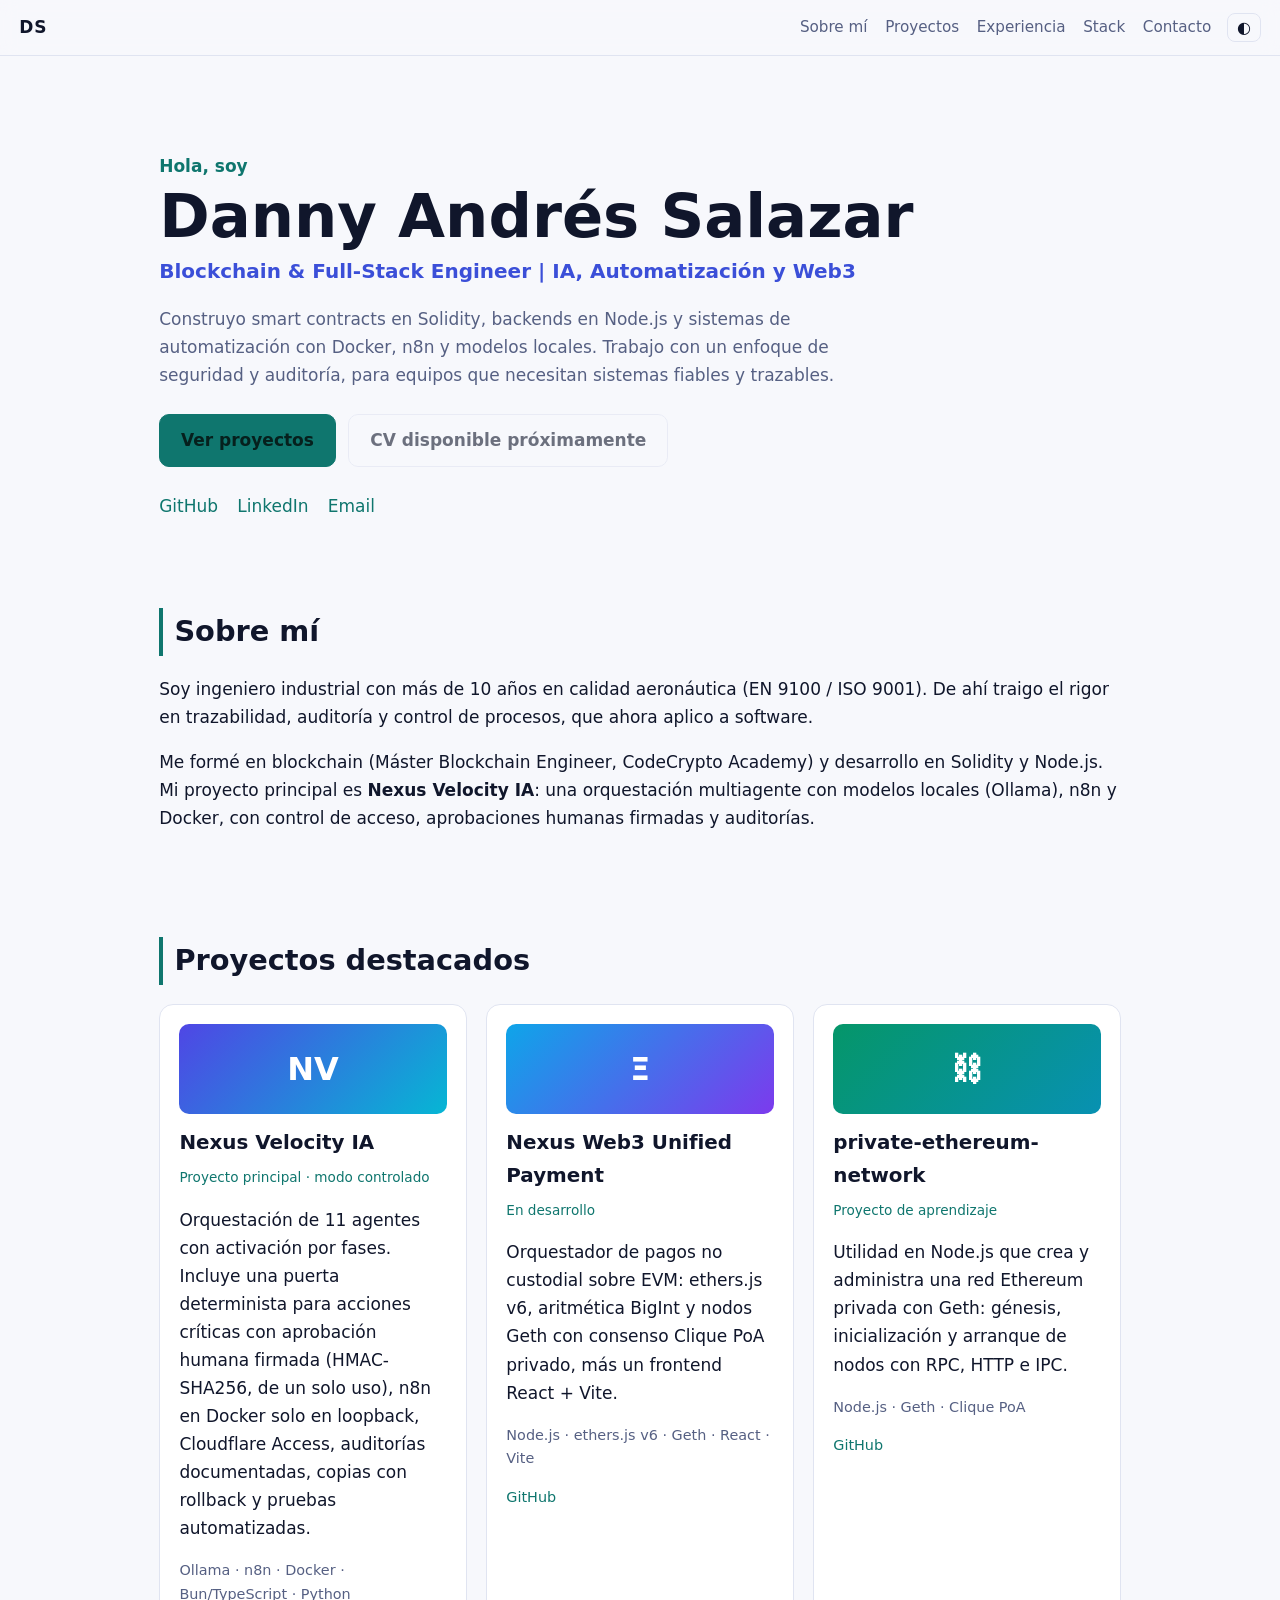
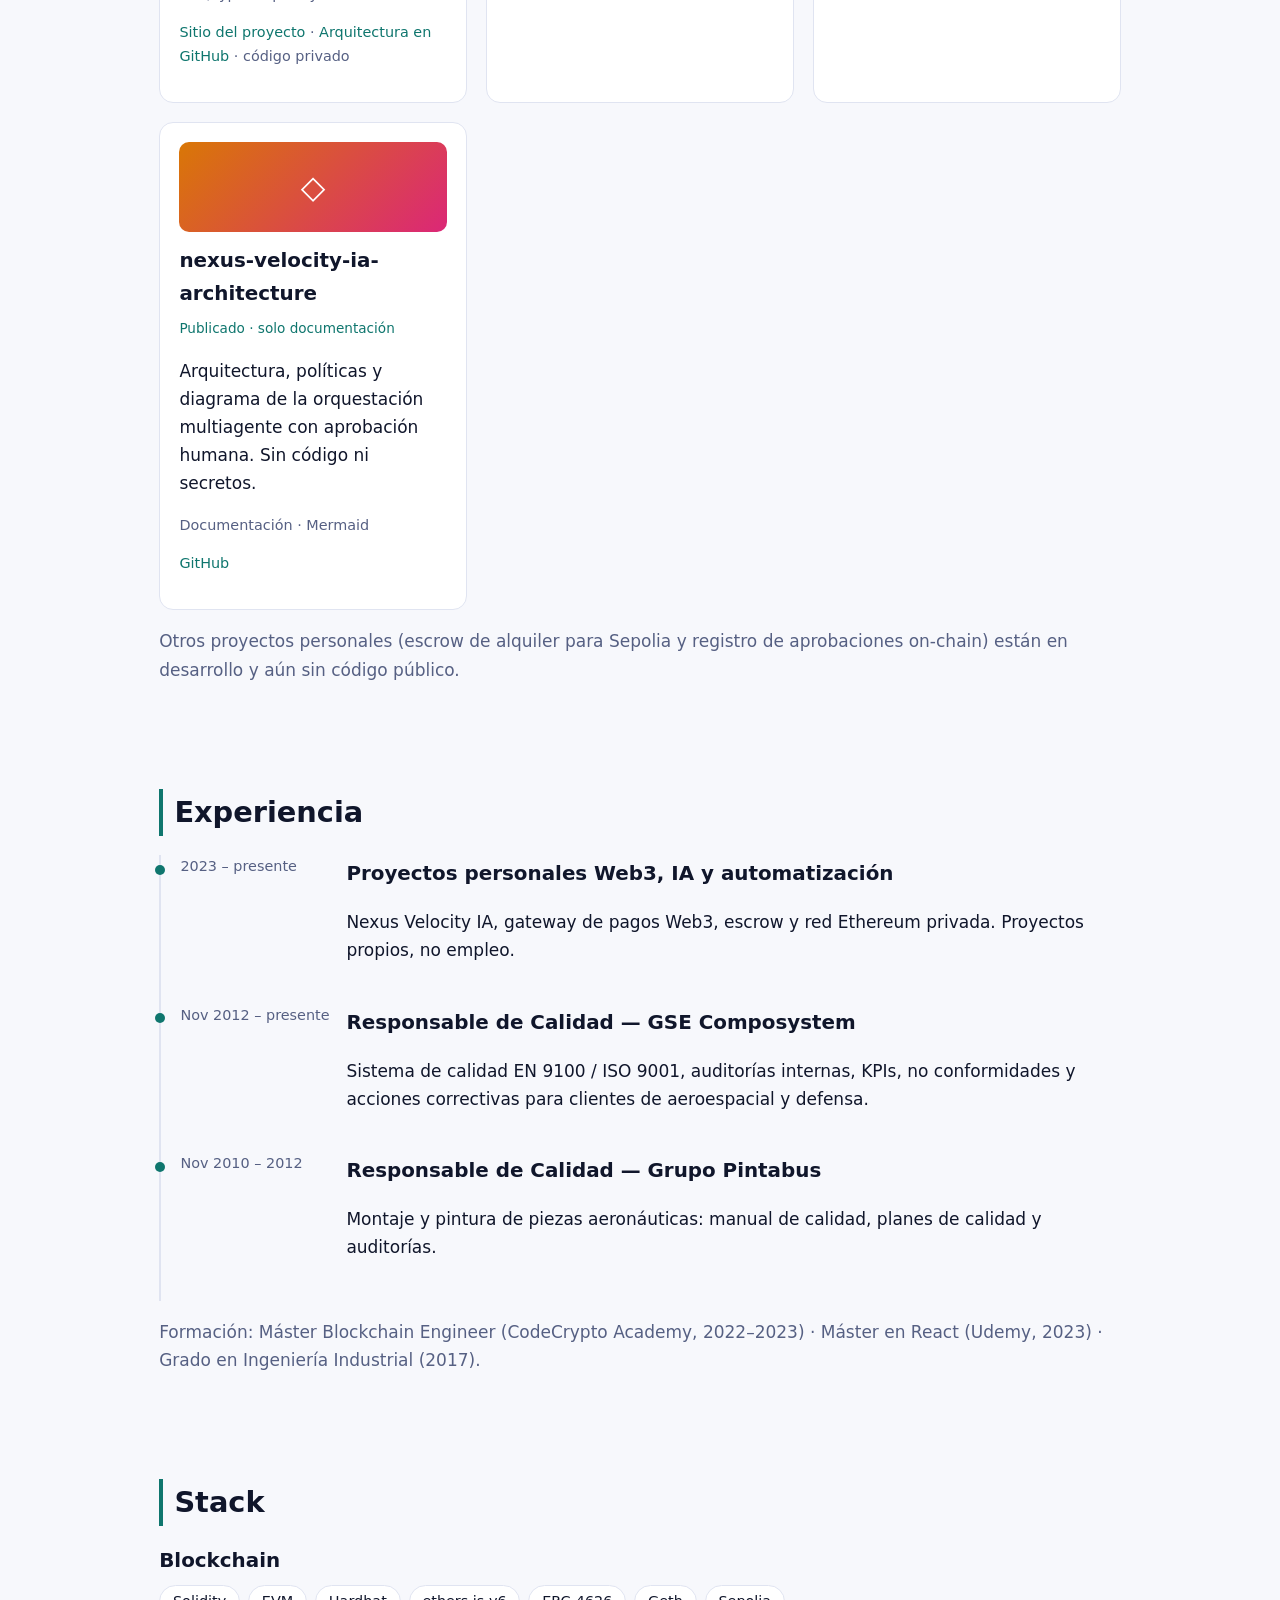
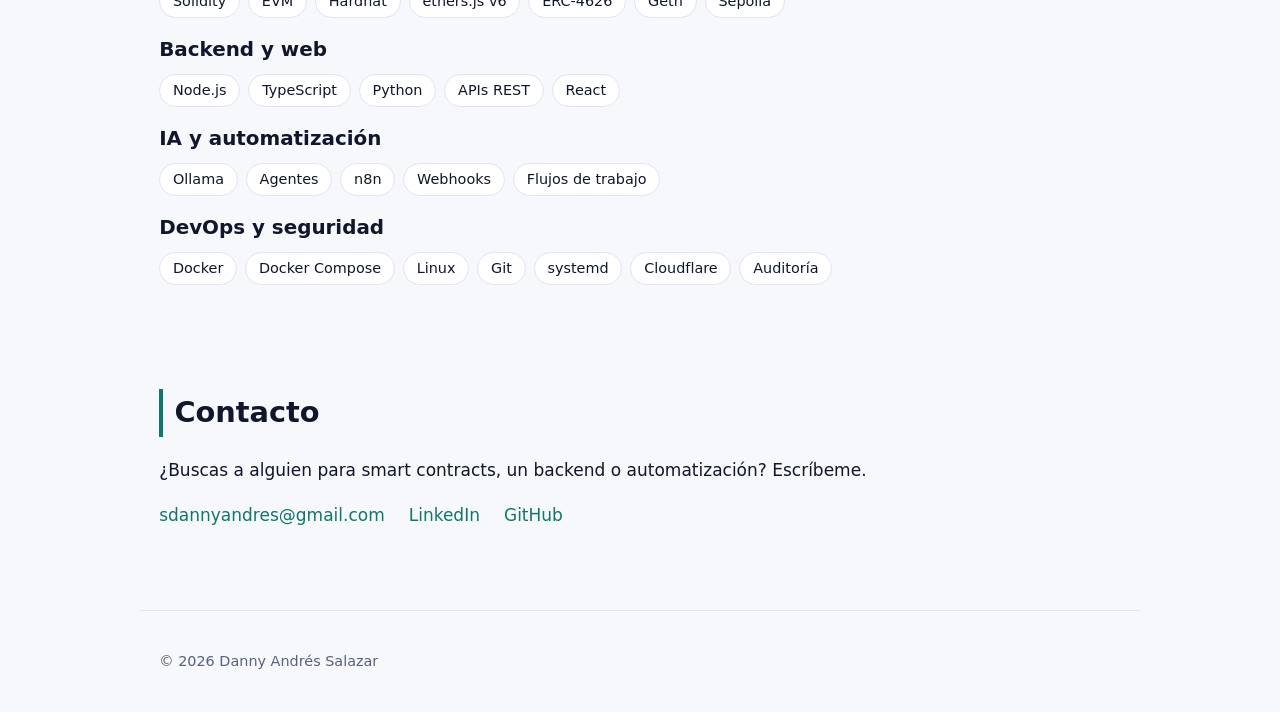
==== portfolio/index.html @ 853aeb53 "Sitio público de Nexus Velocity IA (historial reescrito) Co-Authored-By: Claude Sonnet 5.5 <noreply@" ====
<!DOCTYPE html>
<html lang="es">
<head>
  <meta charset="UTF-8">
  <meta name="viewport" content="width=device-width, initial-scale=1">
  <title>Danny Andrés Salazar — Blockchain & Full-Stack Engineer | IA, Automatización y Web3</title>
  <meta name="description" content="Ingeniero blockchain y full-stack. Smart contracts en Solidity, automatización con n8n y Docker, orquestación multiagente con modelos locales.">
  <meta property="og:title" content="Danny Andrés Salazar — Blockchain & Full-Stack Engineer">
  <meta property="og:description" content="IA, Automatización y Web3. Solidity, EVM, Node.js, Docker, n8n.">
  <meta property="og:type" content="website">
  <link rel="stylesheet" href="styles.css">
  <script>try{var t=localStorage.getItem("theme");if(t)document.documentElement.dataset.theme=t}catch(e){}</script>
</head>
<body>
<header class="nav">
  <a class="brand" href="#inicio">DS</a>
  <nav aria-label="Principal">
    <a href="#sobre-mi">Sobre mí</a><a href="#proyectos">Proyectos</a><a href="#experiencia">Experiencia</a><a href="#stack">Stack</a><a href="#contacto">Contacto</a>
  </nav>
  <button id="theme" aria-label="Cambiar entre modo claro y oscuro">◐</button>
</header>

<main>
<section id="inicio" class="hero">
  <p class="eyebrow">Hola, soy</p>
  <h1>Danny Andrés Salazar</h1>
  <p class="role">Blockchain &amp; Full-Stack Engineer | IA, Automatización y Web3</p>
  <p class="lead">Construyo smart contracts en Solidity, backends en Node.js y sistemas de automatización con Docker, n8n y modelos locales. Trabajo con un enfoque de seguridad y auditoría, para equipos que necesitan sistemas fiables y trazables.</p>
  <div class="cta">
    <a class="btn primary" href="#proyectos">Ver proyectos</a>
    <span class="btn" aria-disabled="true" style="opacity:.6;cursor:default">CV disponible próximamente</span>
  </div>
  <ul class="quick">
    <li><a href="https://github.com/sdannyandres" rel="noopener">GitHub</a></li>
    <li><a href="https://www.linkedin.com/in/danny-andr%C3%A9s-salazar-blockchain-developer-web3-defi" rel="noopener">LinkedIn</a></li>
    <li><a href="mailto:sdannyandres@gmail.com">Email</a></li>
  </ul>
</section>

<section id="sobre-mi" class="reveal">
  <h2>Sobre mí</h2>
  <p>Soy ingeniero industrial con más de 10 años en calidad aeronáutica (EN 9100 / ISO 9001). De ahí traigo el rigor en trazabilidad, auditoría y control de procesos, que ahora aplico a software.</p>
  <p>Me formé en blockchain (Máster Blockchain Engineer, CodeCrypto Academy) y desarrollo en Solidity y Node.js. Mi proyecto principal es <strong>Nexus Velocity IA</strong>: una orquestación multiagente con modelos locales (Ollama), n8n y Docker, con control de acceso, aprobaciones humanas firmadas y auditorías.</p>
</section>

<section id="proyectos" class="reveal">
  <h2>Proyectos destacados</h2>
  <div class="grid">
    <article class="card">
      <div class="thumb t1" aria-hidden="true">NV</div>
      <h3>Nexus Velocity IA</h3>
      <p class="status">Proyecto principal · modo controlado</p>
      <p>Orquestación de 11 agentes con activación por fases. Incluye una puerta determinista para acciones críticas con aprobación humana firmada (HMAC-SHA256, de un solo uso), n8n en Docker solo en loopback, Cloudflare Access, auditorías documentadas, copias con rollback y pruebas automatizadas.</p>
      <p class="stack">Ollama · n8n · Docker · Bun/TypeScript · Python</p>
      <p class="links"><a href="../index.html">Sitio del proyecto</a> · <a href="https://github.com/sdannyandres/nexus-velocity-ia-architecture" rel="noopener">Arquitectura en GitHub</a> · código privado</p>
    </article>
    <article class="card">
      <div class="thumb t2" aria-hidden="true">Ξ</div>
      <h3>Nexus Web3 Unified Payment</h3>
      <p class="status">En desarrollo</p>
      <p>Orquestador de pagos no custodial sobre EVM: ethers.js v6, aritmética BigInt y nodos Geth con consenso Clique PoA privado, más un frontend React + Vite.</p>
      <p class="stack">Node.js · ethers.js v6 · Geth · React · Vite</p>
      <p class="links"><a href="https://github.com/sdannyandres/Nexus-Web3-Unified-Payment" rel="noopener">GitHub</a></p>
    </article>
    <article class="card">
      <div class="thumb t3" aria-hidden="true">⛓</div>
      <h3>private-ethereum-network</h3>
      <p class="status">Proyecto de aprendizaje</p>
      <p>Utilidad en Node.js que crea y administra una red Ethereum privada con Geth: génesis, inicialización y arranque de nodos con RPC, HTTP e IPC.</p>
      <p class="stack">Node.js · Geth · Clique PoA</p>
      <p class="links"><a href="https://github.com/sdannyandres/private-ethereum-network" rel="noopener">GitHub</a></p>
    </article>
    <article class="card">
      <div class="thumb t4" aria-hidden="true">◇</div>
      <h3>nexus-velocity-ia-architecture</h3>
      <p class="status">Publicado · solo documentación</p>
      <p>Arquitectura, políticas y diagrama de la orquestación multiagente con aprobación humana. Sin código ni secretos.</p>
      <p class="stack">Documentación · Mermaid</p>
      <p class="links"><a href="https://github.com/sdannyandres/nexus-velocity-ia-architecture" rel="noopener">GitHub</a></p>
    </article>
    </div>
  <p class="note">Otros proyectos personales (escrow de alquiler para Sepolia y registro de aprobaciones on-chain) están en desarrollo y aún sin código público.</p>
</section>

<section id="experiencia" class="reveal">
  <h2>Experiencia</h2>
  <ol class="timeline">
    <li><span class="when">2023 – presente</span><div><h3>Proyectos personales Web3, IA y automatización</h3><p>Nexus Velocity IA, gateway de pagos Web3, escrow y red Ethereum privada. Proyectos propios, no empleo.</p></div></li>
    <li><span class="when">Nov 2012 – presente</span><div><h3>Responsable de Calidad — GSE Composystem</h3><p>Sistema de calidad EN 9100 / ISO 9001, auditorías internas, KPIs, no conformidades y acciones correctivas para clientes de aeroespacial y defensa.</p></div></li>
    <li><span class="when">Nov 2010 – 2012</span><div><h3>Responsable de Calidad — Grupo Pintabus</h3><p>Montaje y pintura de piezas aeronáuticas: manual de calidad, planes de calidad y auditorías.</p></div></li>
  </ol>
  <p class="note">Formación: Máster Blockchain Engineer (CodeCrypto Academy, 2022–2023) · Máster en React (Udemy, 2023) · Grado en Ingeniería Industrial (2017).</p>
</section>

<section id="stack" class="reveal">
  <h2>Stack</h2>
  <div class="chips-group"><h3>Blockchain</h3><ul class="chips"><li>Solidity</li><li>EVM</li><li>Hardhat</li><li>ethers.js v6</li><li>ERC-4626</li><li>Geth</li><li>Sepolia</li></ul></div>
  <div class="chips-group"><h3>Backend y web</h3><ul class="chips"><li>Node.js</li><li>TypeScript</li><li>Python</li><li>APIs REST</li><li>React</li></ul></div>
  <div class="chips-group"><h3>IA y automatización</h3><ul class="chips"><li>Ollama</li><li>Agentes</li><li>n8n</li><li>Webhooks</li><li>Flujos de trabajo</li></ul></div>
  <div class="chips-group"><h3>DevOps y seguridad</h3><ul class="chips"><li>Docker</li><li>Docker Compose</li><li>Linux</li><li>Git</li><li>systemd</li><li>Cloudflare</li><li>Auditoría</li></ul></div>
</section>

<section id="contacto" class="reveal">
  <h2>Contacto</h2>
  <p>¿Buscas a alguien para smart contracts, un backend o automatización? Escríbeme.</p>
  <ul class="contact">
    <li><a href="mailto:sdannyandres@gmail.com">sdannyandres@gmail.com</a></li>
    <li><a href="https://www.linkedin.com/in/danny-andr%C3%A9s-salazar-blockchain-developer-web3-defi" rel="noopener">LinkedIn</a></li>
    <li><a href="https://github.com/sdannyandres" rel="noopener">GitHub</a></li>
  </ul>
</section>
</main>
<footer><p>© <span id="y"></span> Danny Andrés Salazar</p></footer>
<script src="main.js"></script>
</body>
</html>
---- portfolio/styles.css ----
:root{--bg:#0b1020;--fg:#e8ecf6;--muted:#9aa6c3;--card:#121a30;--line:#222c4a;--accent:#5eead4;--accent2:#7c9cff}
[data-theme="light"]{--bg:#f7f8fc;--fg:#10162b;--muted:#566083;--card:#fff;--line:#e0e4f1;--accent:#0f766e;--accent2:#3b4fd8}
@media(prefers-color-scheme:light){:root:not([data-theme="dark"]){--bg:#f7f8fc;--fg:#10162b;--muted:#566083;--card:#fff;--line:#e0e4f1;--accent:#0f766e;--accent2:#3b4fd8}}
*{box-sizing:border-box}html{scroll-behavior:smooth}
body{margin:0;background:var(--bg);color:var(--fg);font:17px/1.65 system-ui,-apple-system,"Segoe UI",Roboto,sans-serif}
a{color:var(--accent);text-decoration:none}a:hover{text-decoration:underline}
.nav{position:sticky;top:0;z-index:10;display:flex;align-items:center;gap:1rem;padding:.8rem 1.2rem;background:color-mix(in srgb,var(--bg) 88%,transparent);backdrop-filter:blur(8px);border-bottom:1px solid var(--line)}
.brand{font-weight:800;letter-spacing:.05em;color:var(--fg)}
.nav nav{display:flex;gap:1.1rem;margin-left:auto;flex-wrap:wrap}
.nav nav a{color:var(--muted);font-size:.95rem}.nav nav a:hover{color:var(--fg);text-decoration:none}
#theme{background:none;border:1px solid var(--line);color:var(--fg);border-radius:8px;padding:.25rem .55rem;cursor:pointer;font-size:1rem}
main{max-width:1000px;margin:0 auto;padding:0 1.2rem}
section{padding:4.5rem 0 1rem}
h1{font-size:clamp(2.2rem,6vw,3.8rem);line-height:1.1;margin:.2rem 0}
h2{font-size:1.8rem;margin:0 0 1.2rem;border-left:4px solid var(--accent);padding-left:.7rem}
h3{margin:.2rem 0 .4rem}
.hero{padding-top:6rem}.eyebrow{color:var(--accent);margin:0;font-weight:600}
.role{font-size:1.25rem;color:var(--accent2);font-weight:600;margin:.3rem 0 1rem}
.lead{max-width:680px;color:var(--muted)}
.cta{display:flex;gap:.8rem;flex-wrap:wrap;margin:1.6rem 0}
.btn{display:inline-block;padding:.7rem 1.3rem;border:1px solid var(--line);border-radius:10px;color:var(--fg);font-weight:600;transition:transform .15s,border-color .15s}
.btn:hover{transform:translateY(-2px);border-color:var(--accent);text-decoration:none}
.btn.primary{background:var(--accent);color:#06201d;border-color:var(--accent)}
.quick{list-style:none;display:flex;gap:1.2rem;padding:0;margin:0}
.grid{display:grid;grid-template-columns:repeat(auto-fit,minmax(290px,1fr));gap:1.2rem}
.card{background:var(--card);border:1px solid var(--line);border-radius:14px;padding:1.2rem;transition:transform .2s,border-color .2s}
.card:hover{transform:translateY(-4px);border-color:var(--accent2)}
.thumb{height:90px;border-radius:10px;display:grid;place-items:center;font-size:2rem;font-weight:800;color:#fff;margin-bottom:.8rem}
.t1{background:linear-gradient(135deg,#4f46e5,#06b6d4)}.t2{background:linear-gradient(135deg,#0ea5e9,#7c3aed)}.t3{background:linear-gradient(135deg,#059669,#0891b2)}.t4{background:linear-gradient(135deg,#d97706,#db2777)}.t5{background:linear-gradient(135deg,#475569,#2563eb)}
.status{color:var(--accent);font-size:.85rem;margin:0 0 .5rem}.stack{color:var(--muted);font-size:.9rem}.links{font-size:.9rem;color:var(--muted)}
.timeline{list-style:none;padding:0;margin:0;border-left:2px solid var(--line)}
.timeline li{display:grid;grid-template-columns:150px 1fr;gap:1rem;padding:0 0 1.4rem 1.2rem;position:relative}
.timeline li::before{content:"";position:absolute;left:-6px;top:.6rem;width:10px;height:10px;border-radius:50%;background:var(--accent)}
.when{color:var(--muted);font-size:.9rem}.note{color:var(--muted)}
.chips{list-style:none;display:flex;flex-wrap:wrap;gap:.5rem;padding:0;margin:.3rem 0 1rem}
.chips li{border:1px solid var(--line);background:var(--card);border-radius:999px;padding:.25rem .8rem;font-size:.9rem}
.contact{list-style:none;padding:0;display:flex;gap:1.5rem;flex-wrap:wrap}
footer{max-width:1000px;margin:3rem auto 0;padding:1.5rem 1.2rem;border-top:1px solid var(--line);color:var(--muted);font-size:.9rem}
.reveal{opacity:0;transform:translateY(14px);transition:opacity .6s,transform .6s}.reveal.in{opacity:1;transform:none}
@media(max-width:640px){.timeline li{grid-template-columns:1fr}.nav nav{display:none}}
@media(prefers-reduced-motion:reduce){*{transition:none!important;scroll-behavior:auto!important}.reveal{opacity:1;transform:none}}
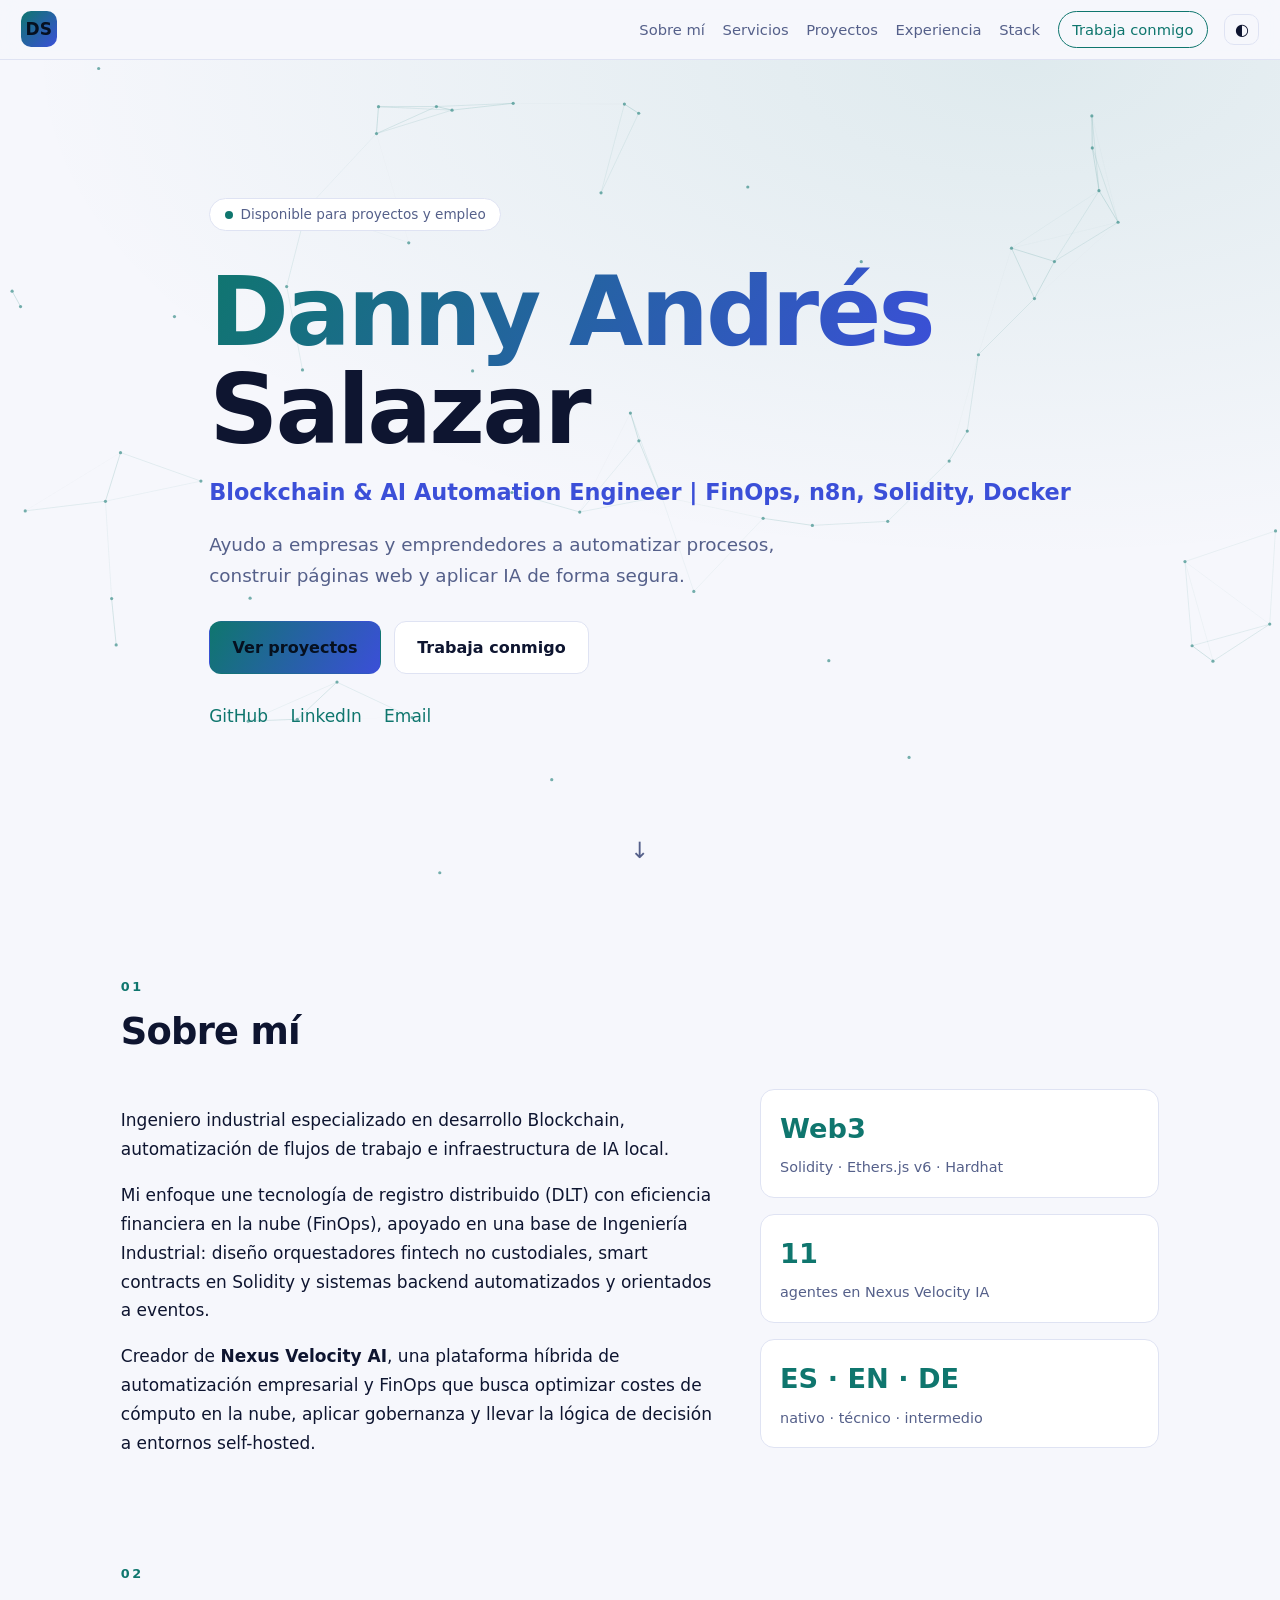
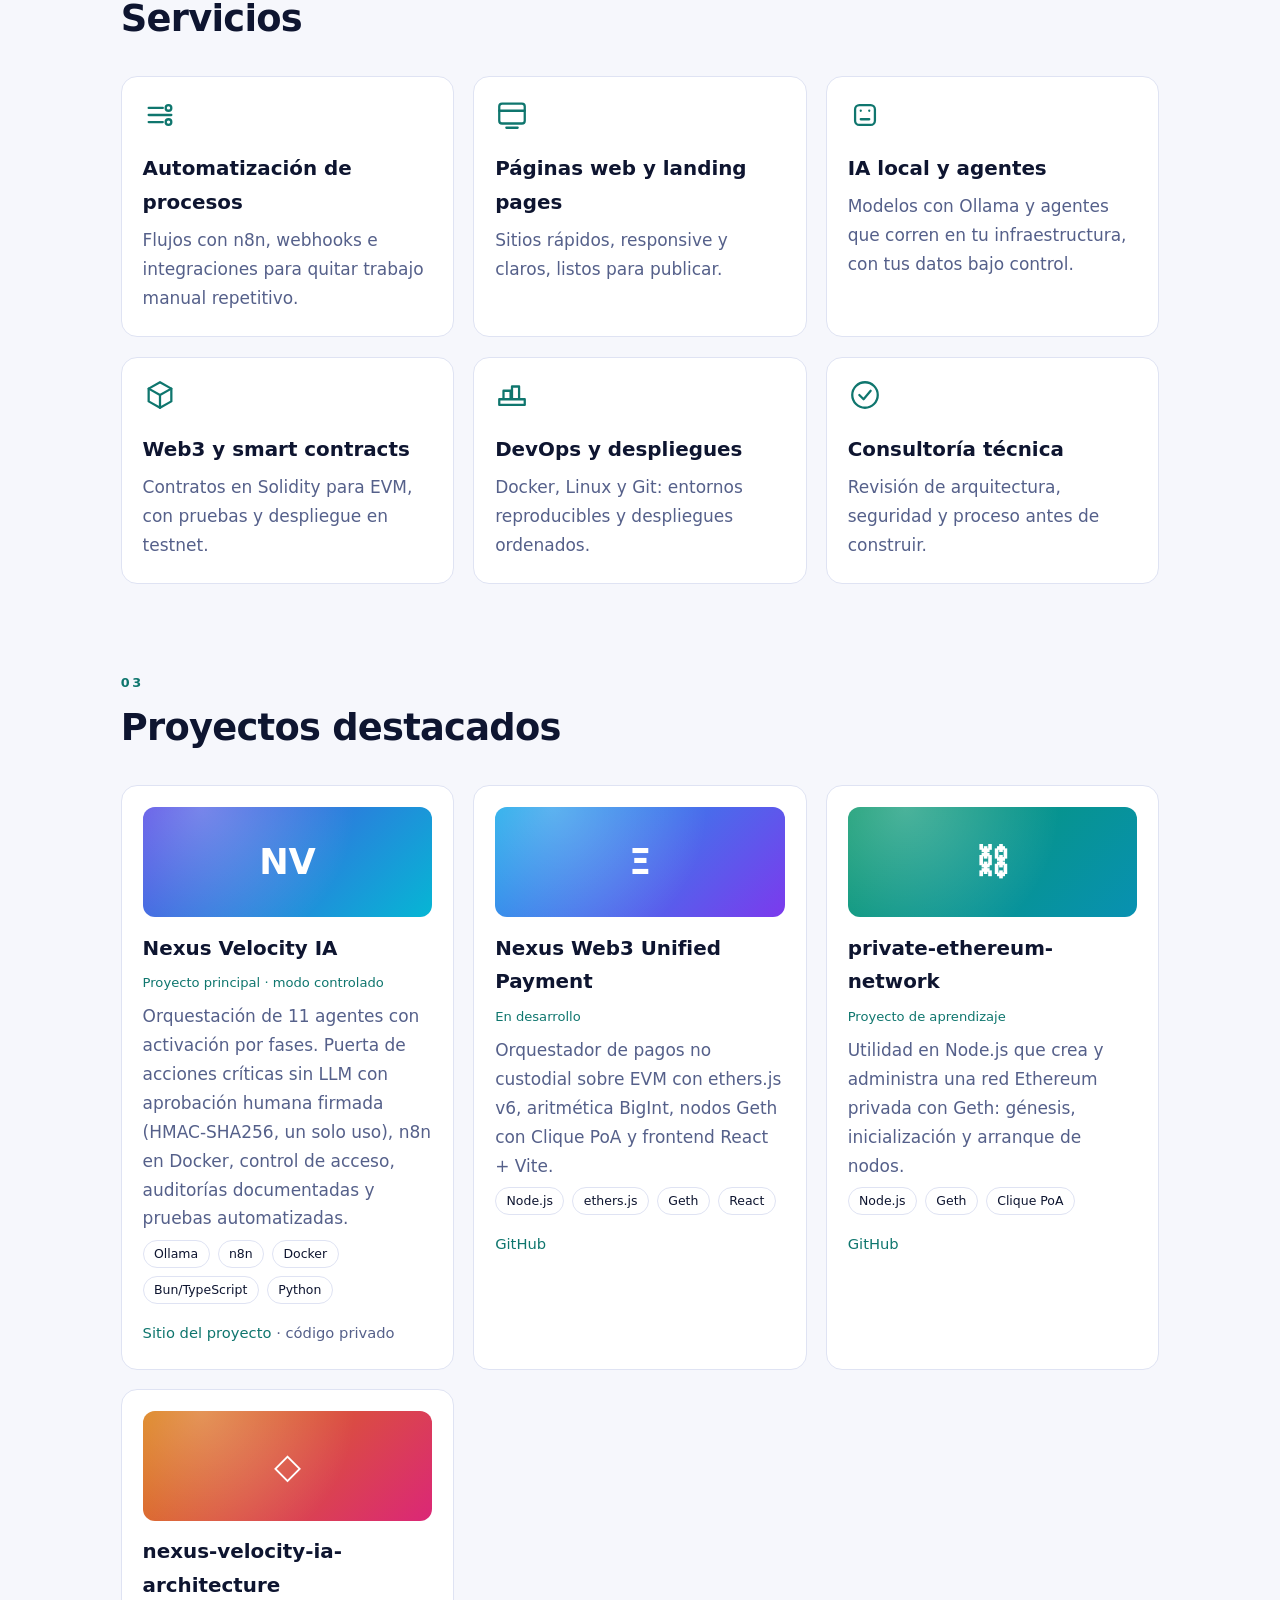
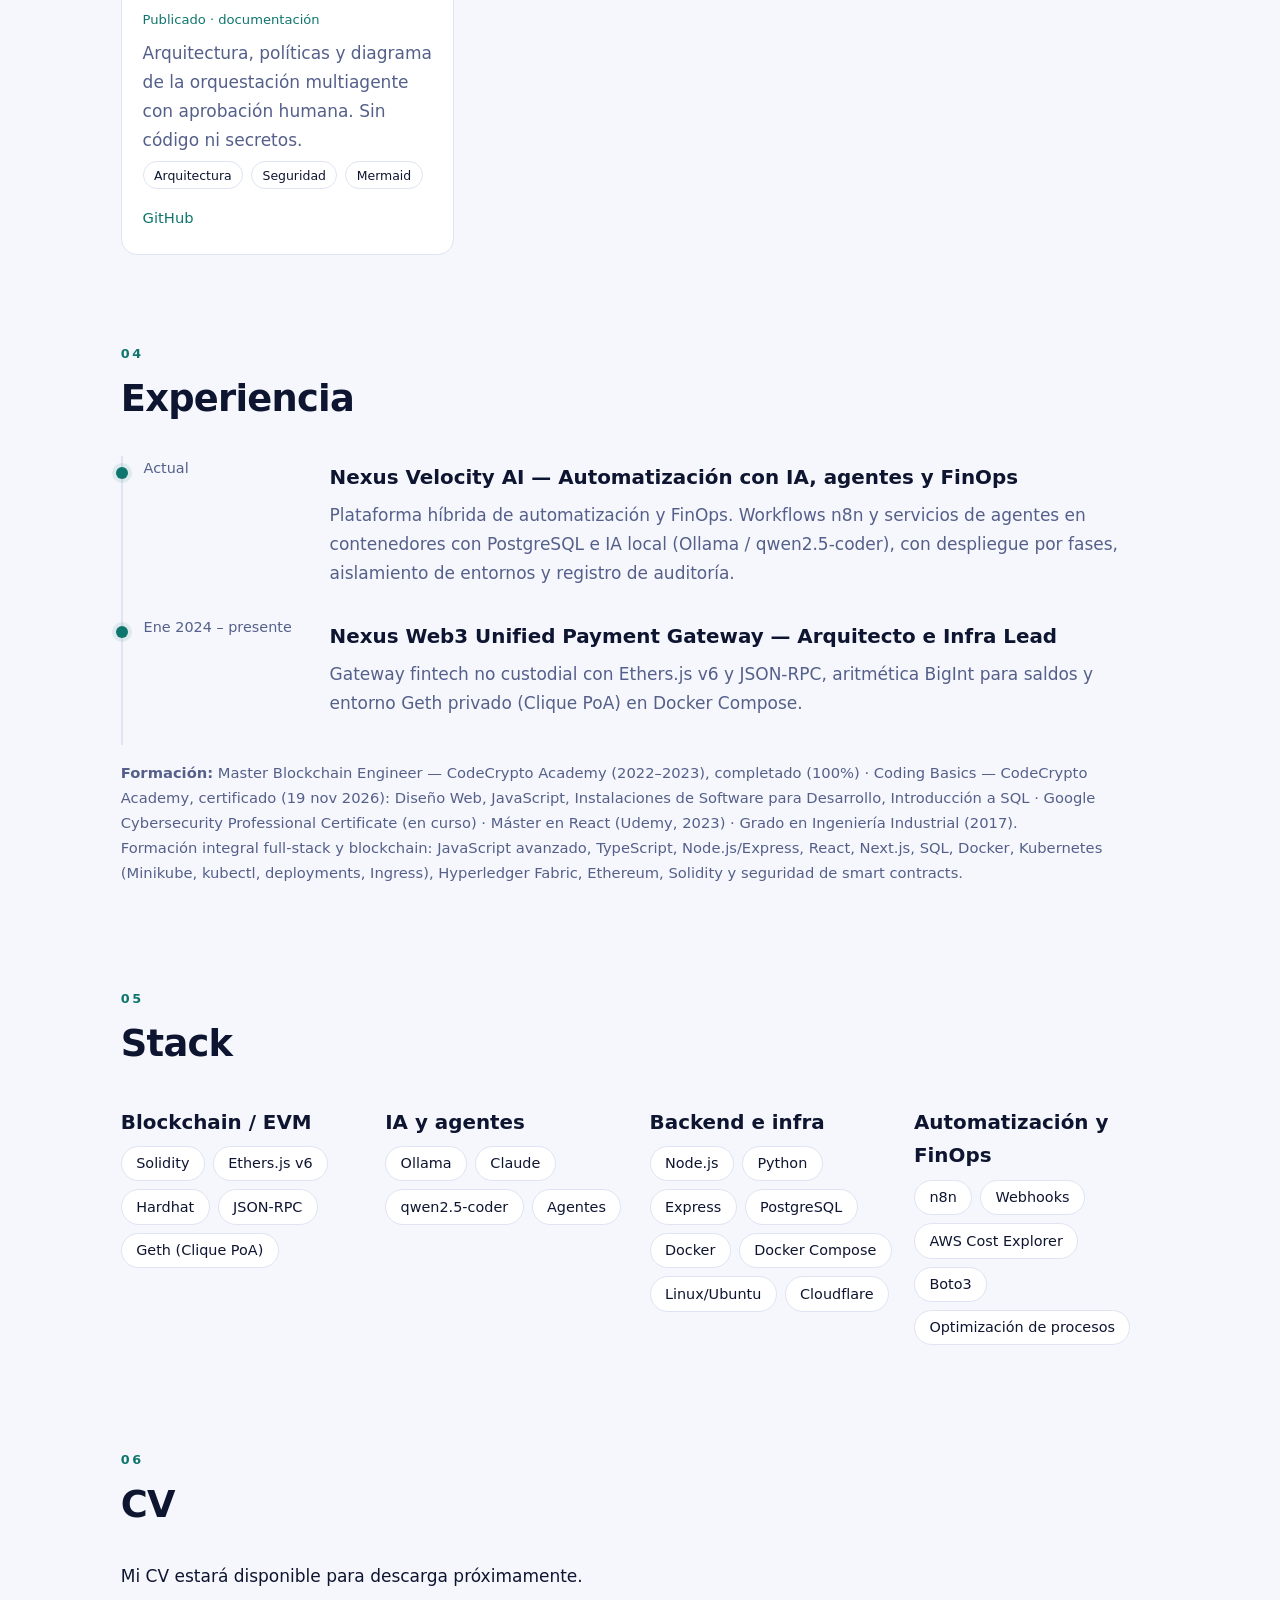
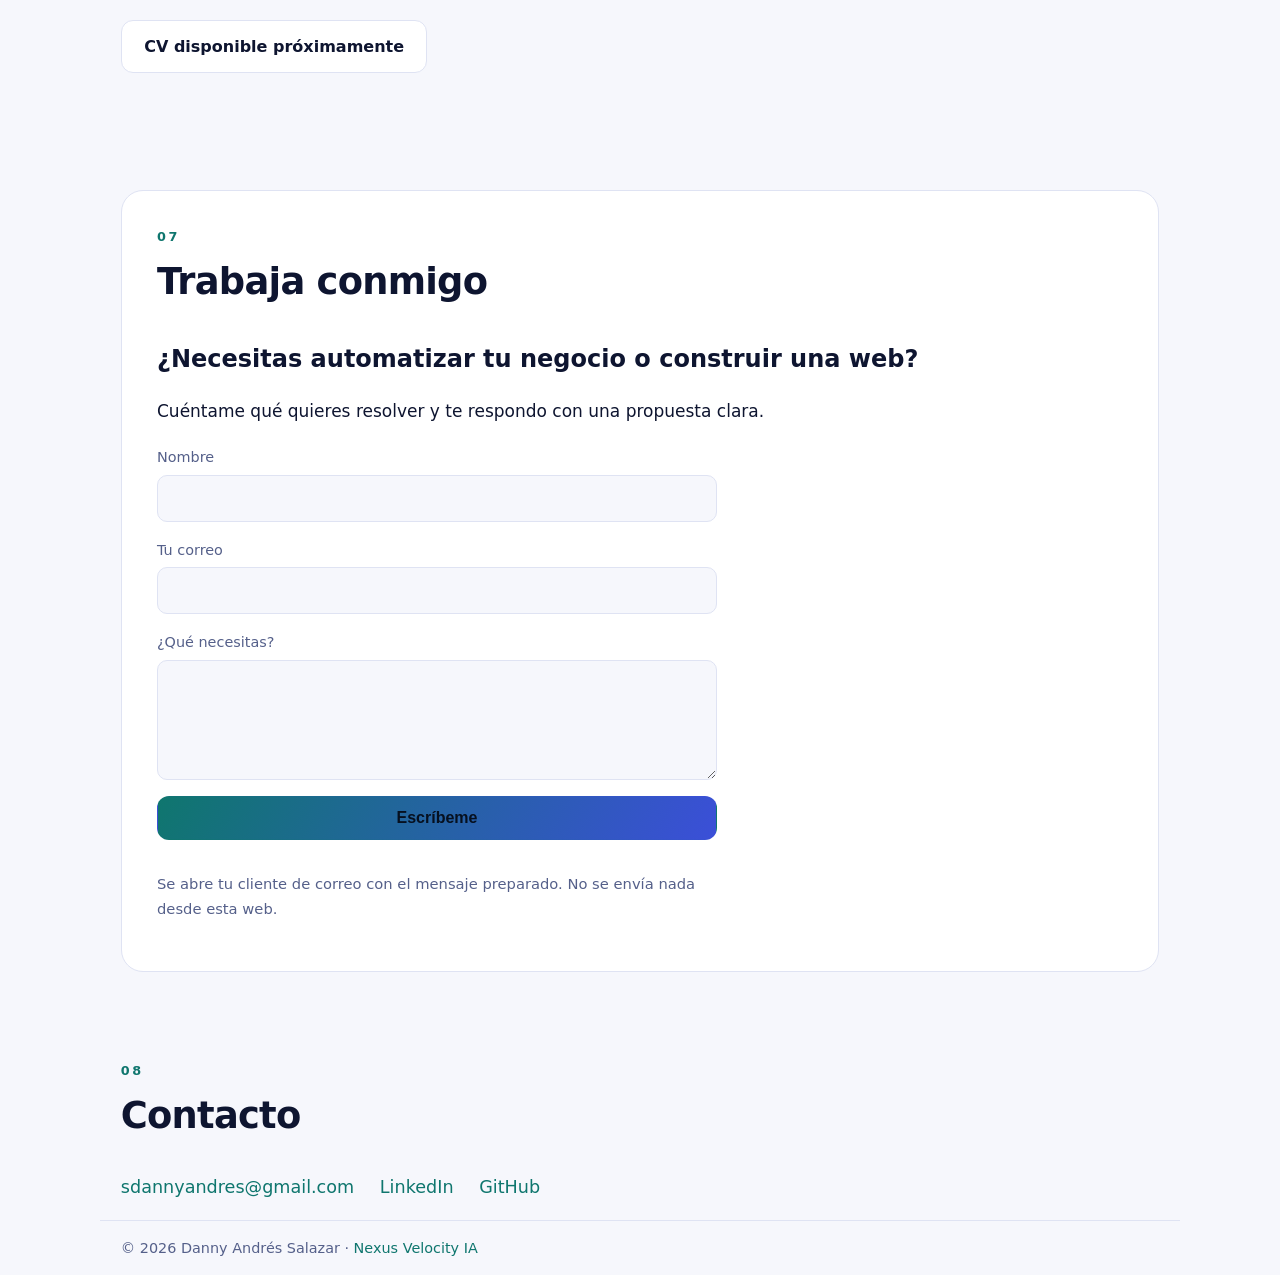
==== commit 3003b325: "Portafolio: nuevo diseño y contenido técnico (Blockchain, IA, automatización) Co-Authored-By: Claude" ====
--- a/portfolio/index.html
+++ b/portfolio/index.html
@@ -1,108 +1,157 @@
 <!DOCTYPE html>
 <html lang="es">
 <head>
-  <meta charset="UTF-8">
-  <meta name="viewport" content="width=device-width, initial-scale=1">
-  <title>Danny Andrés Salazar — Blockchain & Full-Stack Engineer | IA, Automatización y Web3</title>
-  <meta name="description" content="Ingeniero blockchain y full-stack. Smart contracts en Solidity, automatización con n8n y Docker, orquestación multiagente con modelos locales.">
-  <meta property="og:title" content="Danny Andrés Salazar — Blockchain & Full-Stack Engineer">
-  <meta property="og:description" content="IA, Automatización y Web3. Solidity, EVM, Node.js, Docker, n8n.">
-  <meta property="og:type" content="website">
-  <link rel="stylesheet" href="styles.css">
-  <script>try{var t=localStorage.getItem("theme");if(t)document.documentElement.dataset.theme=t}catch(e){}</script>
+<meta charset="UTF-8">
+<meta name="viewport" content="width=device-width, initial-scale=1">
+<title>Danny Andrés Salazar — Blockchain & Full-Stack Engineer | IA, Automatización y Web3</title>
+<meta name="description" content="Ayudo a empresas y emprendedores a automatizar procesos, construir páginas web y aplicar IA de forma segura. Solidity, EVM, Node.js, Docker, n8n, Ollama.">
+<meta property="og:title" content="Danny Andrés Salazar — Blockchain & Full-Stack Engineer">
+<meta property="og:description" content="Automatización, páginas web, IA local y Web3.">
+<meta property="og:type" content="website">
+<meta name="theme-color" content="#070b16">
+<link rel="icon" href="data:image/svg+xml,%3Csvg xmlns='http://www.w3.org/2000/svg' viewBox='0 0 64 64'%3E%3Crect width='64' height='64' rx='14' fill='%230b1020'/%3E%3Ctext x='32' y='42' font-size='30' text-anchor='middle' fill='%235eead4' font-family='sans-serif' font-weight='800'%3EDS%3C/text%3E%3C/svg%3E">
+<link rel="stylesheet" href="styles.css">
+<script>try{var t=localStorage.getItem("theme");if(t)document.documentElement.dataset.theme=t}catch(e){}</script>
 </head>
 <body>
+<div id="progress" aria-hidden="true"></div>
+<a class="skip" href="#main">Saltar al contenido</a>
 <header class="nav">
-  <a class="brand" href="#inicio">DS</a>
-  <nav aria-label="Principal">
-    <a href="#sobre-mi">Sobre mí</a><a href="#proyectos">Proyectos</a><a href="#experiencia">Experiencia</a><a href="#stack">Stack</a><a href="#contacto">Contacto</a>
+  <a class="brand" href="#inicio" aria-label="Inicio"><span>DS</span></a>
+  <button id="menu" aria-label="Abrir menú" aria-expanded="false">☰</button>
+  <nav id="links" aria-label="Principal">
+    <a href="#sobre-mi">Sobre mí</a><a href="#servicios">Servicios</a><a href="#proyectos">Proyectos</a><a href="#experiencia">Experiencia</a><a href="#stack">Stack</a><a href="#trabaja-conmigo" class="pill">Trabaja conmigo</a>
   </nav>
   <button id="theme" aria-label="Cambiar entre modo claro y oscuro">◐</button>
 </header>
 
-<main>
+<main id="main">
 <section id="inicio" class="hero">
-  <p class="eyebrow">Hola, soy</p>
-  <h1>Danny Andrés Salazar</h1>
-  <p class="role">Blockchain &amp; Full-Stack Engineer | IA, Automatización y Web3</p>
-  <p class="lead">Construyo smart contracts en Solidity, backends en Node.js y sistemas de automatización con Docker, n8n y modelos locales. Trabajo con un enfoque de seguridad y auditoría, para equipos que necesitan sistemas fiables y trazables.</p>
-  <div class="cta">
-    <a class="btn primary" href="#proyectos">Ver proyectos</a>
-    <span class="btn" aria-disabled="true" style="opacity:.6;cursor:default">CV disponible próximamente</span>
+  <canvas id="bg" aria-hidden="true"></canvas>
+  <div class="wrap hero-in">
+    <p class="eyebrow"><span class="dot"></span> Disponible para proyectos y empleo</p>
+    <h1><span class="grad">Danny Andrés</span><br>Salazar</h1>
+    <p class="role">Blockchain &amp; AI Automation Engineer | FinOps, n8n, Solidity, Docker</p>
+    <p class="lead">Ayudo a empresas y emprendedores a automatizar procesos, construir páginas web y aplicar IA de forma segura.</p>
+    <div class="cta">
+      <a class="btn primary" href="#proyectos">Ver proyectos</a>
+      <a class="btn" href="#trabaja-conmigo">Trabaja conmigo</a>
+    </div>
+    <ul class="quick">
+      <li><a href="https://github.com/sdannyandres" rel="noopener">GitHub</a></li>
+      <li><a href="https://www.linkedin.com/in/danny-andr%C3%A9s-salazar-blockchain-developer-web3-defi" rel="noopener">LinkedIn</a></li>
+      <li><a href="mailto:sdannyandres@gmail.com">Email</a></li>
+    </ul>
   </div>
-  <ul class="quick">
-    <li><a href="https://github.com/sdannyandres" rel="noopener">GitHub</a></li>
-    <li><a href="https://www.linkedin.com/in/danny-andr%C3%A9s-salazar-blockchain-developer-web3-defi" rel="noopener">LinkedIn</a></li>
-    <li><a href="mailto:sdannyandres@gmail.com">Email</a></li>
-  </ul>
+  <a class="scroll" href="#sobre-mi" aria-label="Bajar">↓</a>
 </section>
 
-<section id="sobre-mi" class="reveal">
-  <h2>Sobre mí</h2>
-  <p>Soy ingeniero industrial con más de 10 años en calidad aeronáutica (EN 9100 / ISO 9001). De ahí traigo el rigor en trazabilidad, auditoría y control de procesos, que ahora aplico a software.</p>
-  <p>Me formé en blockchain (Máster Blockchain Engineer, CodeCrypto Academy) y desarrollo en Solidity y Node.js. Mi proyecto principal es <strong>Nexus Velocity IA</strong>: una orquestación multiagente con modelos locales (Ollama), n8n y Docker, con control de acceso, aprobaciones humanas firmadas y auditorías.</p>
+<section id="sobre-mi" class="wrap reveal">
+  <h2><small>01</small>Sobre mí</h2>
+  <div class="two">
+    <div>
+      <p>Ingeniero industrial especializado en desarrollo Blockchain, automatización de flujos de trabajo e infraestructura de IA local.</p>
+      <p>Mi enfoque une tecnología de registro distribuido (DLT) con eficiencia financiera en la nube (FinOps), apoyado en una base de Ingeniería Industrial: diseño orquestadores fintech no custodiales, smart contracts en Solidity y sistemas backend automatizados y orientados a eventos.</p>
+      <p>Creador de <strong>Nexus Velocity AI</strong>, una plataforma híbrida de automatización empresarial y FinOps que busca optimizar costes de cómputo en la nube, aplicar gobernanza y llevar la lógica de decisión a entornos self-hosted.</p>
+    </div>
+    <ul class="facts">
+      <li><b>Web3</b><span>Solidity · Ethers.js v6 · Hardhat</span></li>
+      <li><b>11</b><span>agentes en Nexus Velocity IA</span></li>
+      <li><b>ES · EN · DE</b><span>nativo · técnico · intermedio</span></li>
+    </ul>
+  </div>
 </section>
 
-<section id="proyectos" class="reveal">
-  <h2>Proyectos destacados</h2>
+<section id="servicios" class="wrap reveal">
+  <h2><small>02</small>Servicios</h2>
   <div class="grid">
-    <article class="card">
-      <div class="thumb t1" aria-hidden="true">NV</div>
-      <h3>Nexus Velocity IA</h3>
-      <p class="status">Proyecto principal · modo controlado</p>
-      <p>Orquestación de 11 agentes con activación por fases. Incluye una puerta determinista para acciones críticas con aprobación humana firmada (HMAC-SHA256, de un solo uso), n8n en Docker solo en loopback, Cloudflare Access, auditorías documentadas, copias con rollback y pruebas automatizadas.</p>
-      <p class="stack">Ollama · n8n · Docker · Bun/TypeScript · Python</p>
-      <p class="links"><a href="../index.html">Sitio del proyecto</a> · <a href="https://github.com/sdannyandres/nexus-velocity-ia-architecture" rel="noopener">Arquitectura en GitHub</a> · código privado</p>
+    <article class="card"><svg viewBox="0 0 24 24" aria-hidden="true"><path d="M4 7h10M4 12h16M4 17h10"/><circle cx="18" cy="7" r="2"/><circle cx="18" cy="17" r="2"/></svg><h3>Automatización de procesos</h3><p>Flujos con n8n, webhooks e integraciones para quitar trabajo manual repetitivo.</p></article>
+    <article class="card"><svg viewBox="0 0 24 24" aria-hidden="true"><rect x="3" y="4" width="18" height="14" rx="2"/><path d="M3 9h18M8 21h8"/></svg><h3>Páginas web y landing pages</h3><p>Sitios rápidos, responsive y claros, listos para publicar.</p></article>
+    <article class="card"><svg viewBox="0 0 24 24" aria-hidden="true"><rect x="5" y="5" width="14" height="14" rx="3"/><path d="M9 9h.01M15 9h.01M9 15h6"/></svg><h3>IA local y agentes</h3><p>Modelos con Ollama y agentes que corren en tu infraestructura, con tus datos bajo control.</p></article>
+    <article class="card"><svg viewBox="0 0 24 24" aria-hidden="true"><path d="M12 3l8 4.5v9L12 21l-8-4.5v-9z"/><path d="M12 12l8-4.5M12 12v9M12 12L4 7.5"/></svg><h3>Web3 y smart contracts</h3><p>Contratos en Solidity para EVM, con pruebas y despliegue en testnet.</p></article>
+    <article class="card"><svg viewBox="0 0 24 24" aria-hidden="true"><path d="M3 15h18v4H3zM6 15V9h5v6M12 15V6h5v9"/></svg><h3>DevOps y despliegues</h3><p>Docker, Linux y Git: entornos reproducibles y despliegues ordenados.</p></article>
+    <article class="card"><svg viewBox="0 0 24 24" aria-hidden="true"><circle cx="12" cy="12" r="9"/><path d="M8 12l3 3 5-6"/></svg><h3>Consultoría técnica</h3><p>Revisión de arquitectura, seguridad y proceso antes de construir.</p></article>
+  </div>
+</section>
+
+<section id="proyectos" class="wrap reveal">
+  <h2><small>03</small>Proyectos destacados</h2>
+  <div class="grid projects">
+    <article class="card proj">
+      <div class="thumb t1" aria-hidden="true"><span>NV</span></div>
+      <h3>Nexus Velocity IA</h3><p class="status">Proyecto principal · modo controlado</p>
+      <p>Orquestación de 11 agentes con activación por fases. Puerta de acciones críticas sin LLM con aprobación humana firmada (HMAC-SHA256, un solo uso), n8n en Docker, control de acceso, auditorías documentadas y pruebas automatizadas.</p>
+      <ul class="chips sm"><li>Ollama</li><li>n8n</li><li>Docker</li><li>Bun/TypeScript</li><li>Python</li></ul>
+      <p class="links"><a href="https://nexus-velocity-ai.github.io/" rel="noopener">Sitio del proyecto</a> · código privado</p>
     </article>
-    <article class="card">
-      <div class="thumb t2" aria-hidden="true">Ξ</div>
-      <h3>Nexus Web3 Unified Payment</h3>
-      <p class="status">En desarrollo</p>
-      <p>Orquestador de pagos no custodial sobre EVM: ethers.js v6, aritmética BigInt y nodos Geth con consenso Clique PoA privado, más un frontend React + Vite.</p>
-      <p class="stack">Node.js · ethers.js v6 · Geth · React · Vite</p>
+    <article class="card proj">
+      <div class="thumb t2" aria-hidden="true"><span>Ξ</span></div>
+      <h3>Nexus Web3 Unified Payment</h3><p class="status">En desarrollo</p>
+      <p>Orquestador de pagos no custodial sobre EVM con ethers.js v6, aritmética BigInt, nodos Geth con Clique PoA y frontend React + Vite.</p>
+      <ul class="chips sm"><li>Node.js</li><li>ethers.js</li><li>Geth</li><li>React</li></ul>
       <p class="links"><a href="https://github.com/sdannyandres/Nexus-Web3-Unified-Payment" rel="noopener">GitHub</a></p>
     </article>
-    <article class="card">
-      <div class="thumb t3" aria-hidden="true">⛓</div>
-      <h3>private-ethereum-network</h3>
-      <p class="status">Proyecto de aprendizaje</p>
-      <p>Utilidad en Node.js que crea y administra una red Ethereum privada con Geth: génesis, inicialización y arranque de nodos con RPC, HTTP e IPC.</p>
-      <p class="stack">Node.js · Geth · Clique PoA</p>
+    <article class="card proj">
+      <div class="thumb t3" aria-hidden="true"><span>⛓</span></div>
+      <h3>private-ethereum-network</h3><p class="status">Proyecto de aprendizaje</p>
+      <p>Utilidad en Node.js que crea y administra una red Ethereum privada con Geth: génesis, inicialización y arranque de nodos.</p>
+      <ul class="chips sm"><li>Node.js</li><li>Geth</li><li>Clique PoA</li></ul>
       <p class="links"><a href="https://github.com/sdannyandres/private-ethereum-network" rel="noopener">GitHub</a></p>
     </article>
-    <article class="card">
-      <div class="thumb t4" aria-hidden="true">◇</div>
-      <h3>nexus-velocity-ia-architecture</h3>
-      <p class="status">Publicado · solo documentación</p>
+    <article class="card proj">
+      <div class="thumb t4" aria-hidden="true"><span>◇</span></div>
+      <h3>nexus-velocity-ia-architecture</h3><p class="status">Publicado · documentación</p>
       <p>Arquitectura, políticas y diagrama de la orquestación multiagente con aprobación humana. Sin código ni secretos.</p>
-      <p class="stack">Documentación · Mermaid</p>
+      <ul class="chips sm"><li>Arquitectura</li><li>Seguridad</li><li>Mermaid</li></ul>
       <p class="links"><a href="https://github.com/sdannyandres/nexus-velocity-ia-architecture" rel="noopener">GitHub</a></p>
     </article>
-    </div>
-  <p class="note">Otros proyectos personales (escrow de alquiler para Sepolia y registro de aprobaciones on-chain) están en desarrollo y aún sin código público.</p>
+  </div>
 </section>
 
-<section id="experiencia" class="reveal">
-  <h2>Experiencia</h2>
+<section id="experiencia" class="wrap reveal">
+  <h2><small>04</small>Experiencia</h2>
   <ol class="timeline">
-    <li><span class="when">2023 – presente</span><div><h3>Proyectos personales Web3, IA y automatización</h3><p>Nexus Velocity IA, gateway de pagos Web3, escrow y red Ethereum privada. Proyectos propios, no empleo.</p></div></li>
-    <li><span class="when">Nov 2012 – presente</span><div><h3>Responsable de Calidad — GSE Composystem</h3><p>Sistema de calidad EN 9100 / ISO 9001, auditorías internas, KPIs, no conformidades y acciones correctivas para clientes de aeroespacial y defensa.</p></div></li>
-    <li><span class="when">Nov 2010 – 2012</span><div><h3>Responsable de Calidad — Grupo Pintabus</h3><p>Montaje y pintura de piezas aeronáuticas: manual de calidad, planes de calidad y auditorías.</p></div></li>
+    <li><span class="when">Actual</span><div><h3>Nexus Velocity AI — Automatización con IA, agentes y FinOps</h3><p>Plataforma híbrida de automatización y FinOps. Workflows n8n y servicios de agentes en contenedores con PostgreSQL e IA local (Ollama / qwen2.5-coder), con despliegue por fases, aislamiento de entornos y registro de auditoría.</p></div></li>
+    <li><span class="when">Ene 2024 – presente</span><div><h3>Nexus Web3 Unified Payment Gateway — Arquitecto e Infra Lead</h3><p>Gateway fintech no custodial con Ethers.js v6 y JSON-RPC, aritmética BigInt para saldos y entorno Geth privado (Clique PoA) en Docker Compose.</p></div></li>
   </ol>
-  <p class="note">Formación: Máster Blockchain Engineer (CodeCrypto Academy, 2022–2023) · Máster en React (Udemy, 2023) · Grado en Ingeniería Industrial (2017).</p>
+  <p class="note"><b>Formación:</b> Master Blockchain Engineer — CodeCrypto Academy (2022–2023), completado (100%) · Coding Basics — CodeCrypto Academy, certificado (19 nov 2026): Diseño Web, JavaScript, Instalaciones de Software para Desarrollo, Introducción a SQL · Google Cybersecurity Professional Certificate (en curso) · Máster en React (Udemy, 2023) · Grado en Ingeniería Industrial (2017).<br>Formación integral full-stack y blockchain: JavaScript avanzado, TypeScript, Node.js/Express, React, Next.js, SQL, Docker, Kubernetes (Minikube, kubectl, deployments, Ingress), Hyperledger Fabric, Ethereum, Solidity y seguridad de smart contracts.</p>
 </section>
 
-<section id="stack" class="reveal">
-  <h2>Stack</h2>
-  <div class="chips-group"><h3>Blockchain</h3><ul class="chips"><li>Solidity</li><li>EVM</li><li>Hardhat</li><li>ethers.js v6</li><li>ERC-4626</li><li>Geth</li><li>Sepolia</li></ul></div>
-  <div class="chips-group"><h3>Backend y web</h3><ul class="chips"><li>Node.js</li><li>TypeScript</li><li>Python</li><li>APIs REST</li><li>React</li></ul></div>
-  <div class="chips-group"><h3>IA y automatización</h3><ul class="chips"><li>Ollama</li><li>Agentes</li><li>n8n</li><li>Webhooks</li><li>Flujos de trabajo</li></ul></div>
-  <div class="chips-group"><h3>DevOps y seguridad</h3><ul class="chips"><li>Docker</li><li>Docker Compose</li><li>Linux</li><li>Git</li><li>systemd</li><li>Cloudflare</li><li>Auditoría</li></ul></div>
+<section id="stack" class="wrap reveal">
+  <h2><small>05</small>Stack</h2>
+  <div class="stackgrid">
+    <div><h3>Blockchain / EVM</h3><ul class="chips"><li>Solidity</li><li>Ethers.js v6</li><li>Hardhat</li><li>JSON-RPC</li><li>Geth (Clique PoA)</li></ul></div>
+    <div><h3>IA y agentes</h3><ul class="chips"><li>Ollama</li><li>Claude</li><li>qwen2.5-coder</li><li>Agentes</li></ul></div>
+    <div><h3>Backend e infra</h3><ul class="chips"><li>Node.js</li><li>Python</li><li>Express</li><li>PostgreSQL</li><li>Docker</li><li>Docker Compose</li><li>Linux/Ubuntu</li><li>Cloudflare</li></ul></div>
+    <div><h3>Automatización y FinOps</h3><ul class="chips"><li>n8n</li><li>Webhooks</li><li>AWS Cost Explorer</li><li>Boto3</li><li>Optimización de procesos</li></ul></div>
+  </div>
 </section>
 
-<section id="contacto" class="reveal">
-  <h2>Contacto</h2>
-  <p>¿Buscas a alguien para smart contracts, un backend o automatización? Escríbeme.</p>
+</section>
+
+<section id="cv" class="wrap reveal">
+  <h2><small>06</small>CV</h2>
+  <p>Mi CV estará disponible para descarga próximamente.</p>
+  <div class="cta"><span class="btn" aria-disabled="true">CV disponible próximamente</span></div>
+</section>
+
+<section id="trabaja-conmigo" class="wrap reveal">
+  <div class="work">
+    <h2><small>07</small>Trabaja conmigo</h2>
+    <p class="big">¿Necesitas automatizar tu negocio o construir una web?</p>
+    <p>Cuéntame qué quieres resolver y te respondo con una propuesta clara.</p>
+    <form id="mailform" class="form">
+      <label>Nombre<input name="n" required autocomplete="name"></label>
+      <label>Tu correo<input name="e" type="email" required autocomplete="email"></label>
+      <label>¿Qué necesitas?<textarea name="m" rows="4" required></textarea></label>
+      <button class="btn primary" type="submit">Escríbeme</button>
+      <p class="note">Se abre tu cliente de correo con el mensaje preparado. No se envía nada desde esta web.</p>
+    </form>
+  </div>
+</section>
+
+<section id="contacto" class="wrap reveal">
+  <h2><small>08</small>Contacto</h2>
   <ul class="contact">
     <li><a href="mailto:sdannyandres@gmail.com">sdannyandres@gmail.com</a></li>
     <li><a href="https://www.linkedin.com/in/danny-andr%C3%A9s-salazar-blockchain-developer-web3-defi" rel="noopener">LinkedIn</a></li>
@@ -110,7 +159,7 @@
   </ul>
 </section>
 </main>
-<footer><p>© <span id="y"></span> Danny Andrés Salazar</p></footer>
+<footer class="wrap"><p>© <span id="y"></span> Danny Andrés Salazar · <a href="https://nexus-velocity-ai.github.io/" rel="noopener">Nexus Velocity IA</a></p></footer>
 <script src="main.js"></script>
 </body>
 </html>
--- a/portfolio/styles.css
+++ b/portfolio/styles.css
@@ -1,41 +1,70 @@
-:root{--bg:#0b1020;--fg:#e8ecf6;--muted:#9aa6c3;--card:#121a30;--line:#222c4a;--accent:#5eead4;--accent2:#7c9cff}
-[data-theme="light"]{--bg:#f7f8fc;--fg:#10162b;--muted:#566083;--card:#fff;--line:#e0e4f1;--accent:#0f766e;--accent2:#3b4fd8}
-@media(prefers-color-scheme:light){:root:not([data-theme="dark"]){--bg:#f7f8fc;--fg:#10162b;--muted:#566083;--card:#fff;--line:#e0e4f1;--accent:#0f766e;--accent2:#3b4fd8}}
-*{box-sizing:border-box}html{scroll-behavior:smooth}
-body{margin:0;background:var(--bg);color:var(--fg);font:17px/1.65 system-ui,-apple-system,"Segoe UI",Roboto,sans-serif}
+:root{--bg:#070b16;--bg2:#0b1020;--fg:#e8ecf6;--muted:#9aa6c3;--card:#101830;--line:#1f2a4a;--accent:#5eead4;--accent2:#8b9cff;--glow:rgba(94,234,212,.12)}
+[data-theme="light"]{--bg:#f6f7fc;--bg2:#fff;--fg:#0e1530;--muted:#55608a;--card:#fff;--line:#dfe3f3;--accent:#0f766e;--accent2:#3b4fd8;--glow:rgba(15,118,110,.1)}
+@media(prefers-color-scheme:light){:root:not([data-theme="dark"]){--bg:#f6f7fc;--bg2:#fff;--fg:#0e1530;--muted:#55608a;--card:#fff;--line:#dfe3f3;--accent:#0f766e;--accent2:#3b4fd8;--glow:rgba(15,118,110,.1)}}
+*{box-sizing:border-box}html{scroll-behavior:smooth;scroll-padding-top:72px}
+body{margin:0;background:var(--bg);color:var(--fg);font:17px/1.7 ui-sans-serif,system-ui,-apple-system,"Segoe UI",Roboto,sans-serif;-webkit-font-smoothing:antialiased}
 a{color:var(--accent);text-decoration:none}a:hover{text-decoration:underline}
-.nav{position:sticky;top:0;z-index:10;display:flex;align-items:center;gap:1rem;padding:.8rem 1.2rem;background:color-mix(in srgb,var(--bg) 88%,transparent);backdrop-filter:blur(8px);border-bottom:1px solid var(--line)}
-.brand{font-weight:800;letter-spacing:.05em;color:var(--fg)}
-.nav nav{display:flex;gap:1.1rem;margin-left:auto;flex-wrap:wrap}
-.nav nav a{color:var(--muted);font-size:.95rem}.nav nav a:hover{color:var(--fg);text-decoration:none}
-#theme{background:none;border:1px solid var(--line);color:var(--fg);border-radius:8px;padding:.25rem .55rem;cursor:pointer;font-size:1rem}
-main{max-width:1000px;margin:0 auto;padding:0 1.2rem}
-section{padding:4.5rem 0 1rem}
-h1{font-size:clamp(2.2rem,6vw,3.8rem);line-height:1.1;margin:.2rem 0}
-h2{font-size:1.8rem;margin:0 0 1.2rem;border-left:4px solid var(--accent);padding-left:.7rem}
-h3{margin:.2rem 0 .4rem}
-.hero{padding-top:6rem}.eyebrow{color:var(--accent);margin:0;font-weight:600}
-.role{font-size:1.25rem;color:var(--accent2);font-weight:600;margin:.3rem 0 1rem}
-.lead{max-width:680px;color:var(--muted)}
-.cta{display:flex;gap:.8rem;flex-wrap:wrap;margin:1.6rem 0}
-.btn{display:inline-block;padding:.7rem 1.3rem;border:1px solid var(--line);border-radius:10px;color:var(--fg);font-weight:600;transition:transform .15s,border-color .15s}
-.btn:hover{transform:translateY(-2px);border-color:var(--accent);text-decoration:none}
-.btn.primary{background:var(--accent);color:#06201d;border-color:var(--accent)}
-.quick{list-style:none;display:flex;gap:1.2rem;padding:0;margin:0}
-.grid{display:grid;grid-template-columns:repeat(auto-fit,minmax(290px,1fr));gap:1.2rem}
-.card{background:var(--card);border:1px solid var(--line);border-radius:14px;padding:1.2rem;transition:transform .2s,border-color .2s}
-.card:hover{transform:translateY(-4px);border-color:var(--accent2)}
-.thumb{height:90px;border-radius:10px;display:grid;place-items:center;font-size:2rem;font-weight:800;color:#fff;margin-bottom:.8rem}
-.t1{background:linear-gradient(135deg,#4f46e5,#06b6d4)}.t2{background:linear-gradient(135deg,#0ea5e9,#7c3aed)}.t3{background:linear-gradient(135deg,#059669,#0891b2)}.t4{background:linear-gradient(135deg,#d97706,#db2777)}.t5{background:linear-gradient(135deg,#475569,#2563eb)}
-.status{color:var(--accent);font-size:.85rem;margin:0 0 .5rem}.stack{color:var(--muted);font-size:.9rem}.links{font-size:.9rem;color:var(--muted)}
+.skip{position:absolute;left:-999px}.skip:focus{left:8px;top:8px;background:var(--accent);color:#000;padding:.4rem .8rem;border-radius:8px;z-index:50}
+#progress{position:fixed;top:0;left:0;height:3px;width:0;background:linear-gradient(90deg,var(--accent),var(--accent2));z-index:40}
+.wrap{max-width:1080px;margin:0 auto;padding:0 1.3rem}
+.nav{position:sticky;top:0;z-index:30;display:flex;align-items:center;gap:1rem;padding:.7rem 1.3rem;background:color-mix(in srgb,var(--bg) 82%,transparent);backdrop-filter:blur(12px);border-bottom:1px solid var(--line)}
+.brand span{display:grid;place-items:center;width:36px;height:36px;border-radius:10px;background:linear-gradient(135deg,var(--accent),var(--accent2));color:#06101f;font-weight:800}
+.brand:hover{text-decoration:none}
+#links{display:flex;gap:1.1rem;margin-left:auto;align-items:center}
+#links a{color:var(--muted);font-size:.92rem}#links a:hover{color:var(--fg);text-decoration:none}
+#links .pill{border:1px solid var(--accent);color:var(--accent);padding:.3rem .85rem;border-radius:999px}
+#theme,#menu{background:none;border:1px solid var(--line);color:var(--fg);border-radius:10px;padding:.3rem .6rem;cursor:pointer;font-size:1rem}
+#menu{display:none;margin-left:auto}
+.hero{position:relative;min-height:92vh;display:grid;align-items:center;overflow:hidden;background:radial-gradient(1000px 500px at 80% 0,var(--glow),transparent),var(--bg)}
+#bg{position:absolute;inset:0;width:100%;height:100%;opacity:.7}
+.hero-in{position:relative;padding-top:3rem;padding-bottom:5rem}
+.eyebrow{display:inline-flex;gap:.5rem;align-items:center;border:1px solid var(--line);border-radius:999px;padding:.25rem .9rem;color:var(--muted);font-size:.85rem;background:var(--card)}
+.dot{width:8px;height:8px;border-radius:50%;background:var(--accent);box-shadow:0 0 0 0 var(--accent);animation:pulse 2s infinite}
+@keyframes pulse{70%{box-shadow:0 0 0 8px transparent}100%{box-shadow:0 0 0 0 transparent}}
+h1{font-size:clamp(2.8rem,9vw,6rem);line-height:1.02;margin:1.2rem 0 .8rem;letter-spacing:-.03em}
+.grad{background:linear-gradient(120deg,var(--accent),var(--accent2));-webkit-background-clip:text;background-clip:text;color:transparent}
+.role{font-size:clamp(1.05rem,2.4vw,1.4rem);color:var(--accent2);font-weight:600;margin:0 0 1rem}
+.lead{max-width:640px;color:var(--muted);font-size:1.15rem}
+.cta{display:flex;gap:.8rem;flex-wrap:wrap;margin:1.8rem 0}
+.btn{display:inline-block;padding:.75rem 1.4rem;border:1px solid var(--line);border-radius:12px;color:var(--fg);font-weight:600;background:var(--card);cursor:pointer;font-size:1rem;transition:transform .18s,border-color .18s,box-shadow .18s}
+.btn:hover{transform:translateY(-2px);border-color:var(--accent);box-shadow:0 8px 24px var(--glow);text-decoration:none}
+.btn.primary{background:linear-gradient(120deg,var(--accent),var(--accent2));color:#06101f;border-color:transparent}
+.quick{list-style:none;display:flex;gap:1.4rem;padding:0;margin:0}
+.scroll{position:absolute;bottom:1.2rem;left:50%;transform:translateX(-50%);color:var(--muted);font-size:1.4rem;animation:bob 2s infinite}
+@keyframes bob{50%{transform:translate(-50%,6px)}}
+section.wrap{padding-top:5.5rem}
+h2{font-size:clamp(1.7rem,4vw,2.3rem);margin:0 0 1.6rem;letter-spacing:-.02em}
+h2 small{display:block;color:var(--accent);font-size:.8rem;letter-spacing:.2em;margin-bottom:.2rem}
+h3{margin:.3rem 0 .4rem}
+.two{display:grid;grid-template-columns:1.5fr 1fr;gap:2.5rem;align-items:start}
+.facts{list-style:none;padding:0;margin:0;display:grid;gap:1rem}
+.facts li{background:var(--card);border:1px solid var(--line);border-radius:14px;padding:1rem 1.2rem}
+.facts b{display:block;font-size:1.7rem;color:var(--accent)}.facts span{color:var(--muted);font-size:.9rem}
+.grid{display:grid;grid-template-columns:repeat(auto-fit,minmax(300px,1fr));gap:1.2rem}
+.card{background:var(--card);border:1px solid var(--line);border-radius:16px;padding:1.3rem;transition:transform .25s,border-color .25s,box-shadow .25s}
+.card:hover{transform:translateY(-5px);border-color:var(--accent2);box-shadow:0 14px 34px var(--glow)}
+.card svg{width:34px;height:34px;fill:none;stroke:var(--accent);stroke-width:1.6;stroke-linecap:round;stroke-linejoin:round;margin-bottom:.4rem}
+.card p{color:var(--muted);margin:.2rem 0}
+.thumb{height:110px;border-radius:12px;display:grid;place-items:center;font-size:2.2rem;font-weight:800;color:#fff;margin-bottom:.9rem;position:relative;overflow:hidden}
+.thumb::after{content:"";position:absolute;inset:0;background:radial-gradient(circle at 20% 0,rgba(255,255,255,.28),transparent 60%)}
+.t1{background:linear-gradient(135deg,#4f46e5,#06b6d4)}.t2{background:linear-gradient(135deg,#0ea5e9,#7c3aed)}.t3{background:linear-gradient(135deg,#059669,#0891b2)}.t4{background:linear-gradient(135deg,#d97706,#db2777)}
+.status{color:var(--accent)!important;font-size:.82rem;margin:0 0 .5rem!important}.links{font-size:.92rem}
+.chips{list-style:none;display:flex;flex-wrap:wrap;gap:.5rem;padding:0;margin:.4rem 0 1rem}
+.chips li{border:1px solid var(--line);background:var(--bg2);border-radius:999px;padding:.28rem .9rem;font-size:.9rem;transition:border-color .2s,transform .2s}
+.chips li:hover{border-color:var(--accent);transform:translateY(-2px)}.chips.sm li{font-size:.78rem;padding:.15rem .65rem}
+.stackgrid{display:grid;grid-template-columns:repeat(auto-fit,minmax(230px,1fr));gap:1.2rem}
 .timeline{list-style:none;padding:0;margin:0;border-left:2px solid var(--line)}
-.timeline li{display:grid;grid-template-columns:150px 1fr;gap:1rem;padding:0 0 1.4rem 1.2rem;position:relative}
-.timeline li::before{content:"";position:absolute;left:-6px;top:.6rem;width:10px;height:10px;border-radius:50%;background:var(--accent)}
-.when{color:var(--muted);font-size:.9rem}.note{color:var(--muted)}
-.chips{list-style:none;display:flex;flex-wrap:wrap;gap:.5rem;padding:0;margin:.3rem 0 1rem}
-.chips li{border:1px solid var(--line);background:var(--card);border-radius:999px;padding:.25rem .8rem;font-size:.9rem}
-.contact{list-style:none;padding:0;display:flex;gap:1.5rem;flex-wrap:wrap}
-footer{max-width:1000px;margin:3rem auto 0;padding:1.5rem 1.2rem;border-top:1px solid var(--line);color:var(--muted);font-size:.9rem}
-.reveal{opacity:0;transform:translateY(14px);transition:opacity .6s,transform .6s}.reveal.in{opacity:1;transform:none}
-@media(max-width:640px){.timeline li{grid-template-columns:1fr}.nav nav{display:none}}
-@media(prefers-reduced-motion:reduce){*{transition:none!important;scroll-behavior:auto!important}.reveal{opacity:1;transform:none}}
+.timeline li{display:grid;grid-template-columns:170px 1fr;gap:1rem;padding:0 0 1.5rem 1.3rem;position:relative}
+.timeline li::before{content:"";position:absolute;left:-7px;top:.65rem;width:12px;height:12px;border-radius:50%;background:var(--accent);box-shadow:0 0 0 4px var(--glow)}
+.when{color:var(--muted);font-size:.9rem}.timeline p{color:var(--muted);margin:.2rem 0}.note{color:var(--muted);font-size:.92rem}
+.work{background:linear-gradient(135deg,var(--card),var(--bg2));border:1px solid var(--line);border-radius:22px;padding:2.2rem}
+.big{font-size:1.5rem;font-weight:700;margin:.2rem 0}
+.form{display:grid;gap:1rem;max-width:560px;margin-top:1.2rem}
+.form label{display:grid;gap:.3rem;color:var(--muted);font-size:.9rem}
+.form input,.form textarea{font:inherit;color:var(--fg);background:var(--bg);border:1px solid var(--line);border-radius:10px;padding:.65rem .8rem}
+.form input:focus,.form textarea:focus{outline:2px solid var(--accent);border-color:transparent}
+.contact{list-style:none;padding:0;display:flex;gap:1.6rem;flex-wrap:wrap;font-size:1.1rem}
+footer{padding:3rem 1.3rem;color:var(--muted);font-size:.9rem;border-top:1px solid var(--line);margin-top:4rem}
+.reveal{opacity:0;transform:translateY(18px);transition:opacity .7s,transform .7s}.reveal.in{opacity:1;transform:none}
+@media(max-width:760px){#menu{display:block}#theme{margin-left:0}#links{display:none;position:absolute;top:100%;left:0;right:0;flex-direction:column;align-items:flex-start;padding:1rem 1.3rem;background:var(--bg);border-bottom:1px solid var(--line)}#links.open{display:flex}.two{grid-template-columns:1fr}.timeline li{grid-template-columns:1fr}.scroll{display:none}}
+@media(prefers-reduced-motion:reduce){*{animation:none!important;transition:none!important;scroll-behavior:auto!important}.reveal{opacity:1;transform:none}}
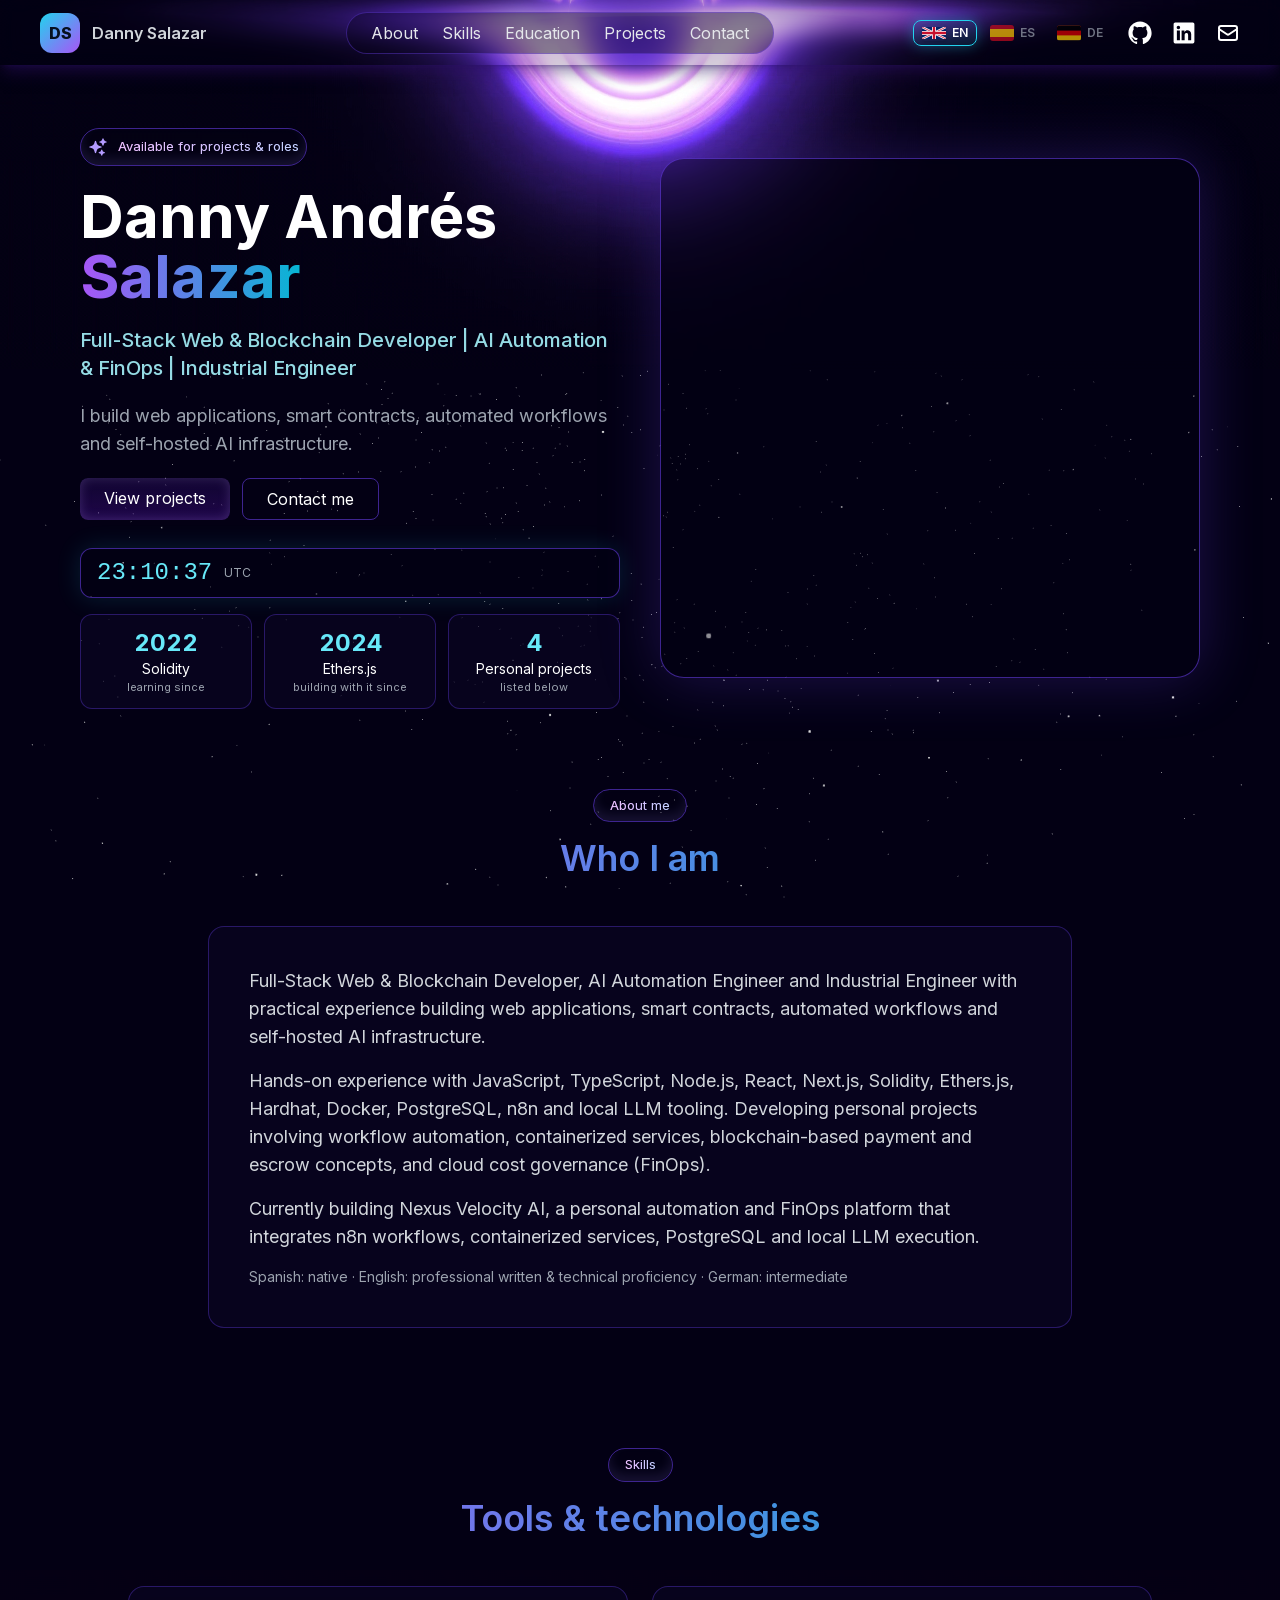
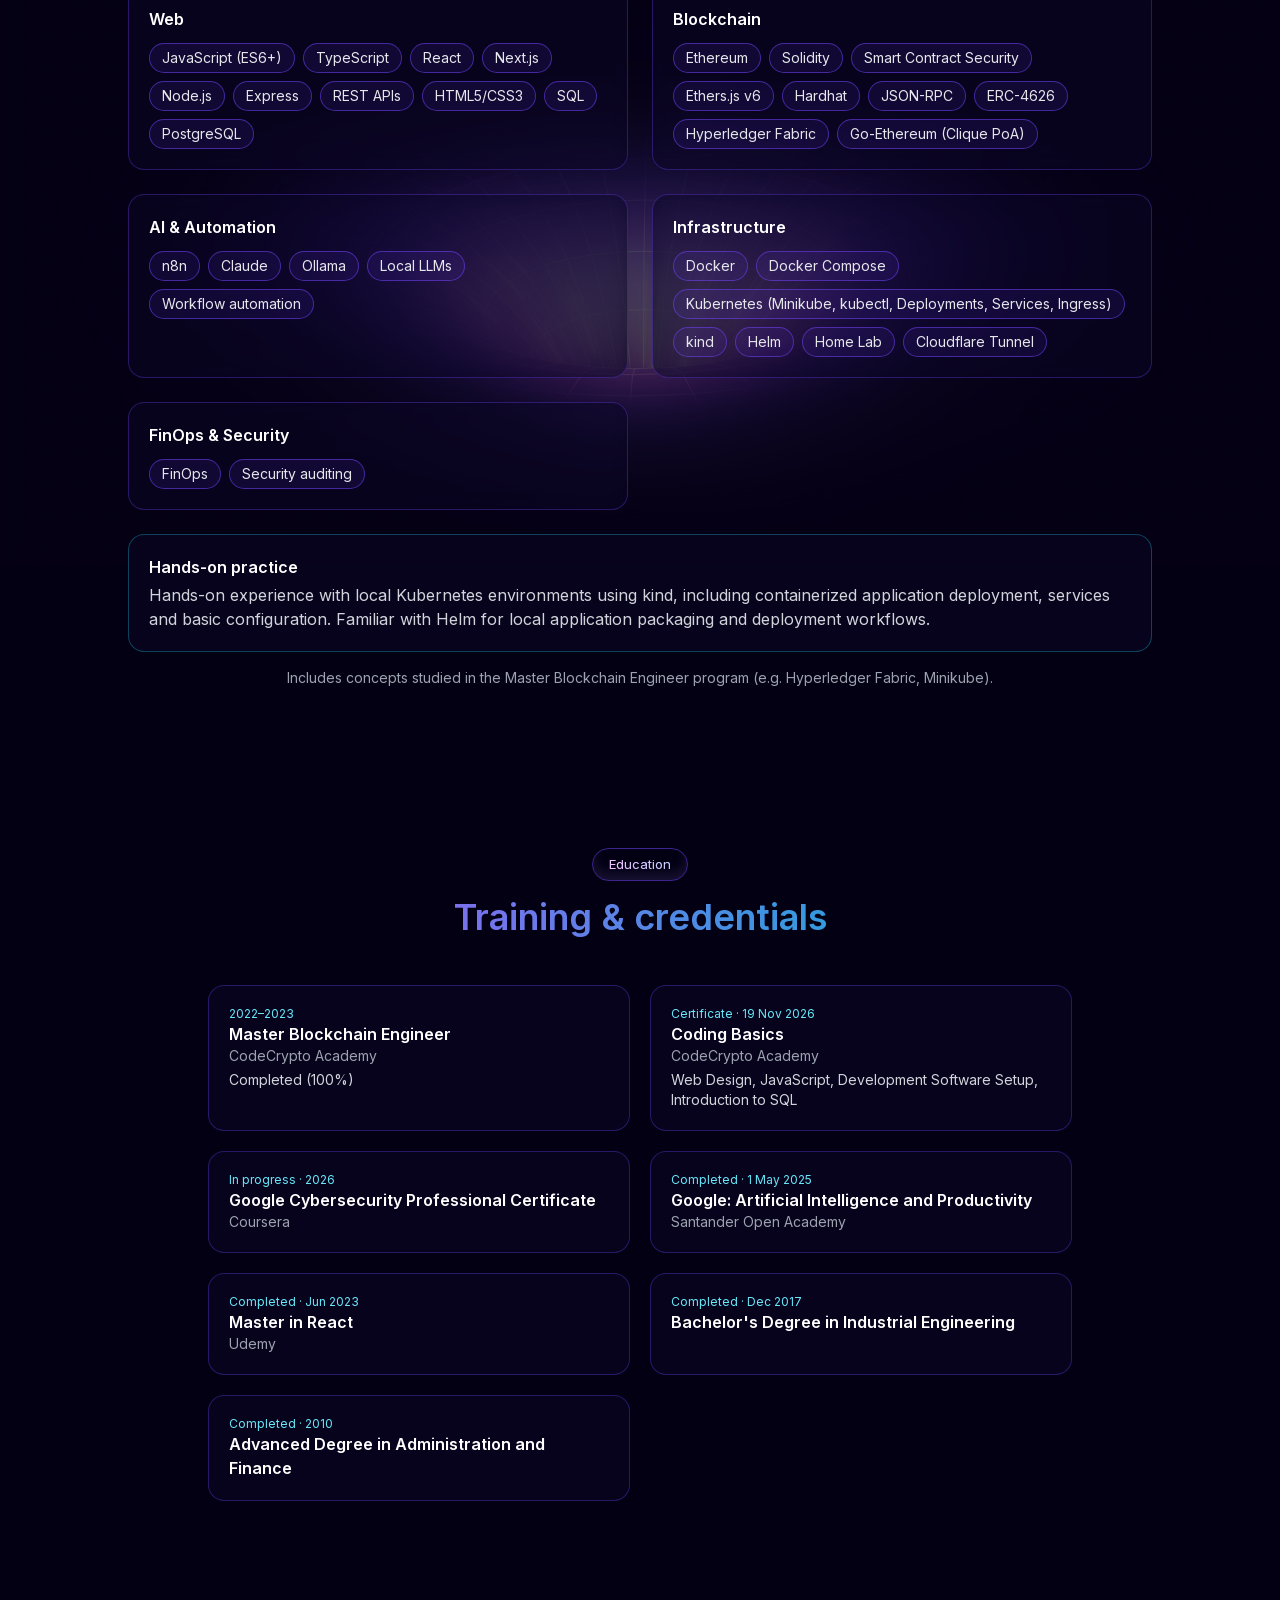
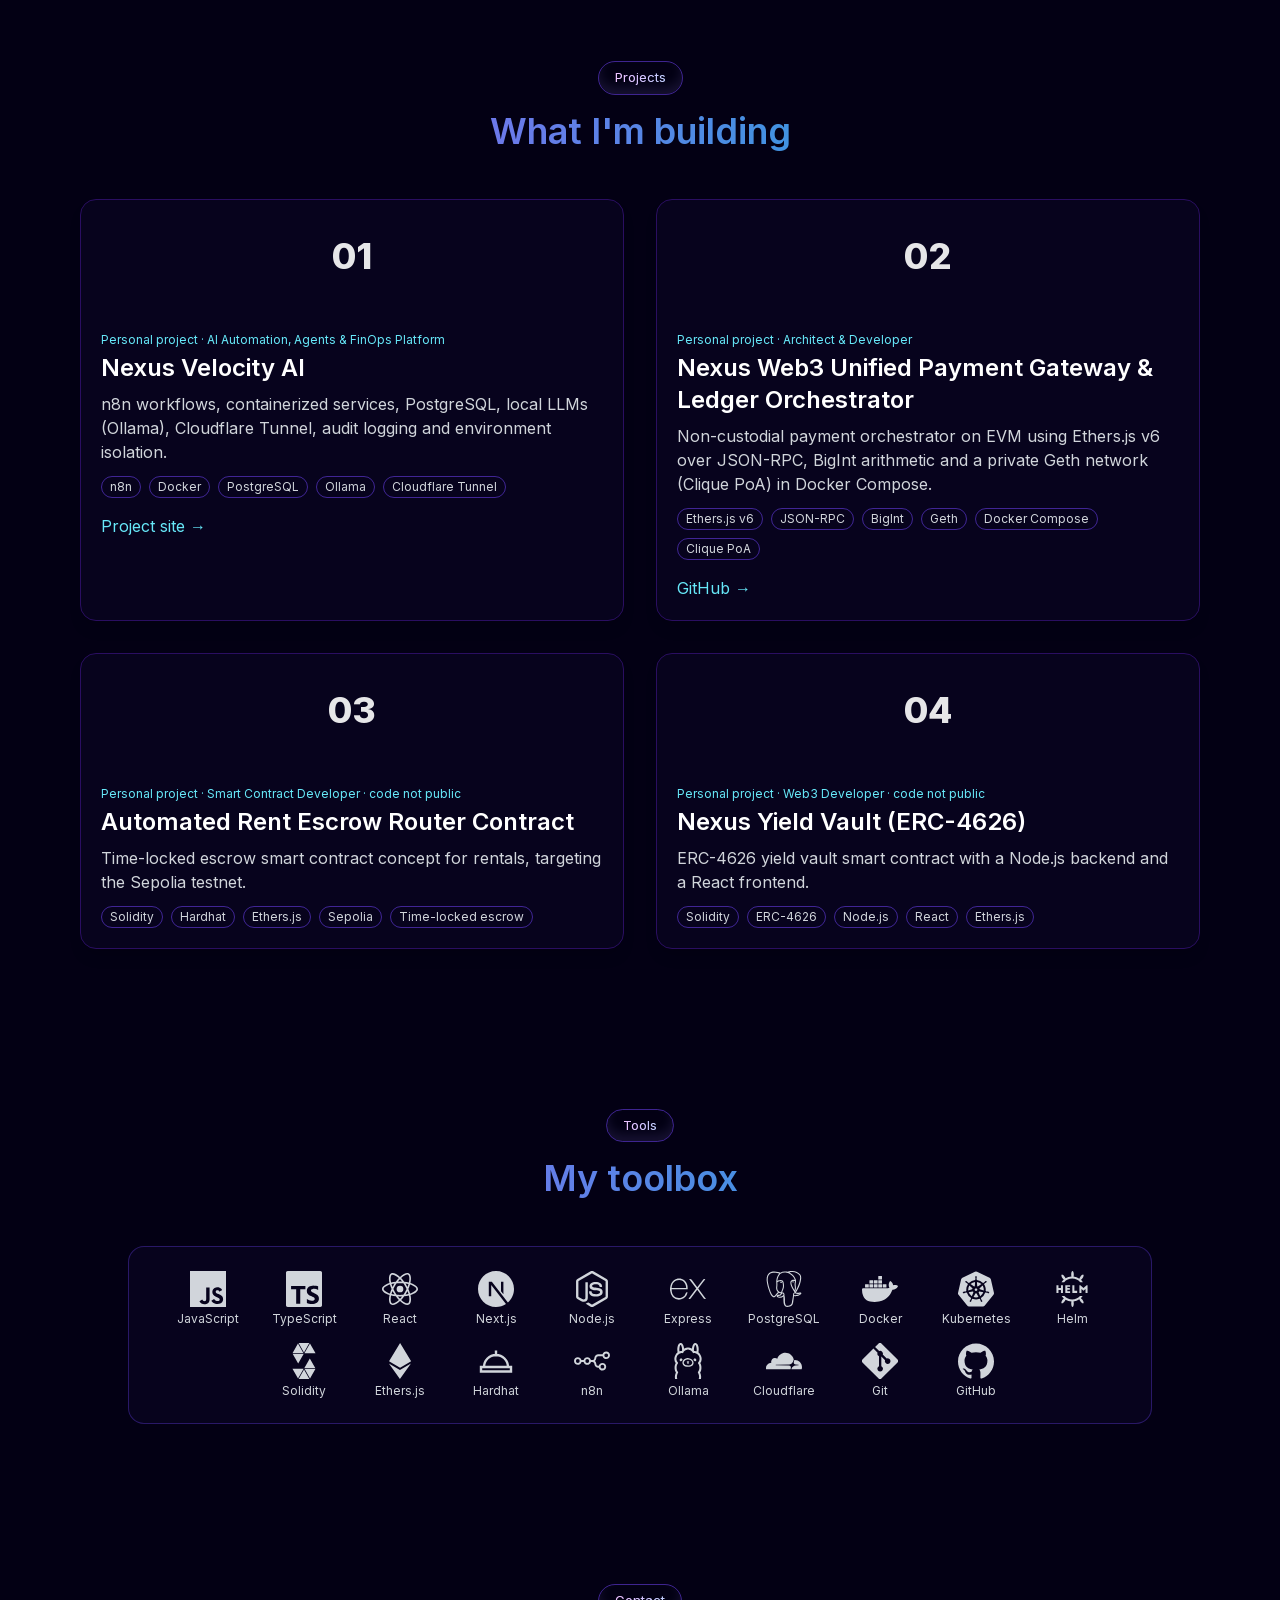
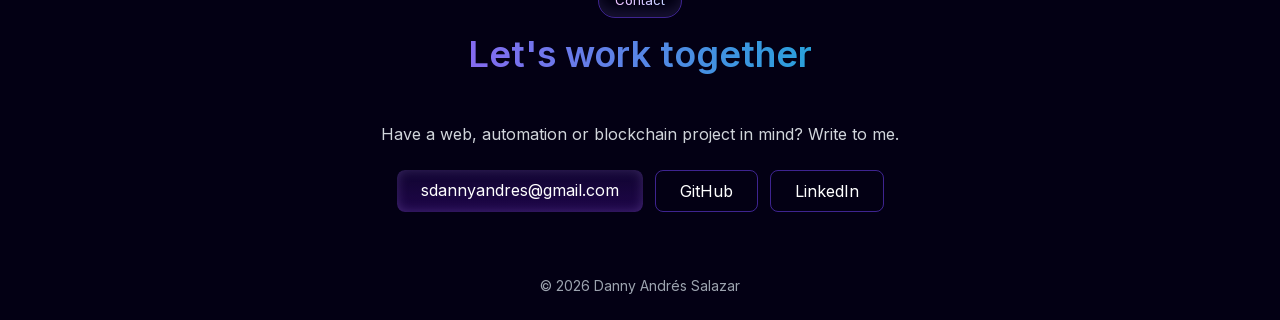
==== commit d147edea: "Portafolio: nueva landing (Next.js estático) con avatar 3D, reloj, contadores, logos y selector EN/E" ====
--- a/portfolio/index.html
+++ b/portfolio/index.html
@@ -1,165 +1 @@
-<!DOCTYPE html>
-<html lang="es">
-<head>
-<meta charset="UTF-8">
-<meta name="viewport" content="width=device-width, initial-scale=1">
-<title>Danny Andrés Salazar — Blockchain & Full-Stack Engineer | IA, Automatización y Web3</title>
-<meta name="description" content="Ayudo a empresas y emprendedores a automatizar procesos, construir páginas web y aplicar IA de forma segura. Solidity, EVM, Node.js, Docker, n8n, Ollama.">
-<meta property="og:title" content="Danny Andrés Salazar — Blockchain & Full-Stack Engineer">
-<meta property="og:description" content="Automatización, páginas web, IA local y Web3.">
-<meta property="og:type" content="website">
-<meta name="theme-color" content="#070b16">
-<link rel="icon" href="data:image/svg+xml,%3Csvg xmlns='http://www.w3.org/2000/svg' viewBox='0 0 64 64'%3E%3Crect width='64' height='64' rx='14' fill='%230b1020'/%3E%3Ctext x='32' y='42' font-size='30' text-anchor='middle' fill='%235eead4' font-family='sans-serif' font-weight='800'%3EDS%3C/text%3E%3C/svg%3E">
-<link rel="stylesheet" href="styles.css">
-<script>try{var t=localStorage.getItem("theme");if(t)document.documentElement.dataset.theme=t}catch(e){}</script>
-</head>
-<body>
-<div id="progress" aria-hidden="true"></div>
-<a class="skip" href="#main">Saltar al contenido</a>
-<header class="nav">
-  <a class="brand" href="#inicio" aria-label="Inicio"><span>DS</span></a>
-  <button id="menu" aria-label="Abrir menú" aria-expanded="false">☰</button>
-  <nav id="links" aria-label="Principal">
-    <a href="#sobre-mi">Sobre mí</a><a href="#servicios">Servicios</a><a href="#proyectos">Proyectos</a><a href="#experiencia">Experiencia</a><a href="#stack">Stack</a><a href="#trabaja-conmigo" class="pill">Trabaja conmigo</a>
-  </nav>
-  <button id="theme" aria-label="Cambiar entre modo claro y oscuro">◐</button>
-</header>
-
-<main id="main">
-<section id="inicio" class="hero">
-  <canvas id="bg" aria-hidden="true"></canvas>
-  <div class="wrap hero-in">
-    <p class="eyebrow"><span class="dot"></span> Disponible para proyectos y empleo</p>
-    <h1><span class="grad">Danny Andrés</span><br>Salazar</h1>
-    <p class="role">Blockchain &amp; AI Automation Engineer | FinOps, n8n, Solidity, Docker</p>
-    <p class="lead">Ayudo a empresas y emprendedores a automatizar procesos, construir páginas web y aplicar IA de forma segura.</p>
-    <div class="cta">
-      <a class="btn primary" href="#proyectos">Ver proyectos</a>
-      <a class="btn" href="#trabaja-conmigo">Trabaja conmigo</a>
-    </div>
-    <ul class="quick">
-      <li><a href="https://github.com/sdannyandres" rel="noopener">GitHub</a></li>
-      <li><a href="https://www.linkedin.com/in/danny-andr%C3%A9s-salazar-blockchain-developer-web3-defi" rel="noopener">LinkedIn</a></li>
-      <li><a href="mailto:sdannyandres@gmail.com">Email</a></li>
-    </ul>
-  </div>
-  <a class="scroll" href="#sobre-mi" aria-label="Bajar">↓</a>
-</section>
-
-<section id="sobre-mi" class="wrap reveal">
-  <h2><small>01</small>Sobre mí</h2>
-  <div class="two">
-    <div>
-      <p>Ingeniero industrial especializado en desarrollo Blockchain, automatización de flujos de trabajo e infraestructura de IA local.</p>
-      <p>Mi enfoque une tecnología de registro distribuido (DLT) con eficiencia financiera en la nube (FinOps), apoyado en una base de Ingeniería Industrial: diseño orquestadores fintech no custodiales, smart contracts en Solidity y sistemas backend automatizados y orientados a eventos.</p>
-      <p>Creador de <strong>Nexus Velocity AI</strong>, una plataforma híbrida de automatización empresarial y FinOps que busca optimizar costes de cómputo en la nube, aplicar gobernanza y llevar la lógica de decisión a entornos self-hosted.</p>
-    </div>
-    <ul class="facts">
-      <li><b>Web3</b><span>Solidity · Ethers.js v6 · Hardhat</span></li>
-      <li><b>11</b><span>agentes en Nexus Velocity IA</span></li>
-      <li><b>ES · EN · DE</b><span>nativo · técnico · intermedio</span></li>
-    </ul>
-  </div>
-</section>
-
-<section id="servicios" class="wrap reveal">
-  <h2><small>02</small>Servicios</h2>
-  <div class="grid">
-    <article class="card"><svg viewBox="0 0 24 24" aria-hidden="true"><path d="M4 7h10M4 12h16M4 17h10"/><circle cx="18" cy="7" r="2"/><circle cx="18" cy="17" r="2"/></svg><h3>Automatización de procesos</h3><p>Flujos con n8n, webhooks e integraciones para quitar trabajo manual repetitivo.</p></article>
-    <article class="card"><svg viewBox="0 0 24 24" aria-hidden="true"><rect x="3" y="4" width="18" height="14" rx="2"/><path d="M3 9h18M8 21h8"/></svg><h3>Páginas web y landing pages</h3><p>Sitios rápidos, responsive y claros, listos para publicar.</p></article>
-    <article class="card"><svg viewBox="0 0 24 24" aria-hidden="true"><rect x="5" y="5" width="14" height="14" rx="3"/><path d="M9 9h.01M15 9h.01M9 15h6"/></svg><h3>IA local y agentes</h3><p>Modelos con Ollama y agentes que corren en tu infraestructura, con tus datos bajo control.</p></article>
-    <article class="card"><svg viewBox="0 0 24 24" aria-hidden="true"><path d="M12 3l8 4.5v9L12 21l-8-4.5v-9z"/><path d="M12 12l8-4.5M12 12v9M12 12L4 7.5"/></svg><h3>Web3 y smart contracts</h3><p>Contratos en Solidity para EVM, con pruebas y despliegue en testnet.</p></article>
-    <article class="card"><svg viewBox="0 0 24 24" aria-hidden="true"><path d="M3 15h18v4H3zM6 15V9h5v6M12 15V6h5v9"/></svg><h3>DevOps y despliegues</h3><p>Docker, Linux y Git: entornos reproducibles y despliegues ordenados.</p></article>
-    <article class="card"><svg viewBox="0 0 24 24" aria-hidden="true"><circle cx="12" cy="12" r="9"/><path d="M8 12l3 3 5-6"/></svg><h3>Consultoría técnica</h3><p>Revisión de arquitectura, seguridad y proceso antes de construir.</p></article>
-  </div>
-</section>
-
-<section id="proyectos" class="wrap reveal">
-  <h2><small>03</small>Proyectos destacados</h2>
-  <div class="grid projects">
-    <article class="card proj">
-      <div class="thumb t1" aria-hidden="true"><span>NV</span></div>
-      <h3>Nexus Velocity IA</h3><p class="status">Proyecto principal · modo controlado</p>
-      <p>Orquestación de 11 agentes con activación por fases. Puerta de acciones críticas sin LLM con aprobación humana firmada (HMAC-SHA256, un solo uso), n8n en Docker, control de acceso, auditorías documentadas y pruebas automatizadas.</p>
-      <ul class="chips sm"><li>Ollama</li><li>n8n</li><li>Docker</li><li>Bun/TypeScript</li><li>Python</li></ul>
-      <p class="links"><a href="https://nexus-velocity-ai.github.io/" rel="noopener">Sitio del proyecto</a> · código privado</p>
-    </article>
-    <article class="card proj">
-      <div class="thumb t2" aria-hidden="true"><span>Ξ</span></div>
-      <h3>Nexus Web3 Unified Payment</h3><p class="status">En desarrollo</p>
-      <p>Orquestador de pagos no custodial sobre EVM con ethers.js v6, aritmética BigInt, nodos Geth con Clique PoA y frontend React + Vite.</p>
-      <ul class="chips sm"><li>Node.js</li><li>ethers.js</li><li>Geth</li><li>React</li></ul>
-      <p class="links"><a href="https://github.com/sdannyandres/Nexus-Web3-Unified-Payment" rel="noopener">GitHub</a></p>
-    </article>
-    <article class="card proj">
-      <div class="thumb t3" aria-hidden="true"><span>⛓</span></div>
-      <h3>private-ethereum-network</h3><p class="status">Proyecto de aprendizaje</p>
-      <p>Utilidad en Node.js que crea y administra una red Ethereum privada con Geth: génesis, inicialización y arranque de nodos.</p>
-      <ul class="chips sm"><li>Node.js</li><li>Geth</li><li>Clique PoA</li></ul>
-      <p class="links"><a href="https://github.com/sdannyandres/private-ethereum-network" rel="noopener">GitHub</a></p>
-    </article>
-    <article class="card proj">
-      <div class="thumb t4" aria-hidden="true"><span>◇</span></div>
-      <h3>nexus-velocity-ia-architecture</h3><p class="status">Publicado · documentación</p>
-      <p>Arquitectura, políticas y diagrama de la orquestación multiagente con aprobación humana. Sin código ni secretos.</p>
-      <ul class="chips sm"><li>Arquitectura</li><li>Seguridad</li><li>Mermaid</li></ul>
-      <p class="links"><a href="https://github.com/sdannyandres/nexus-velocity-ia-architecture" rel="noopener">GitHub</a></p>
-    </article>
-  </div>
-</section>
-
-<section id="experiencia" class="wrap reveal">
-  <h2><small>04</small>Experiencia</h2>
-  <ol class="timeline">
-    <li><span class="when">Actual</span><div><h3>Nexus Velocity AI — Automatización con IA, agentes y FinOps</h3><p>Plataforma híbrida de automatización y FinOps. Workflows n8n y servicios de agentes en contenedores con PostgreSQL e IA local (Ollama / qwen2.5-coder), con despliegue por fases, aislamiento de entornos y registro de auditoría.</p></div></li>
-    <li><span class="when">Ene 2024 – presente</span><div><h3>Nexus Web3 Unified Payment Gateway — Arquitecto e Infra Lead</h3><p>Gateway fintech no custodial con Ethers.js v6 y JSON-RPC, aritmética BigInt para saldos y entorno Geth privado (Clique PoA) en Docker Compose.</p></div></li>
-  </ol>
-  <p class="note"><b>Formación:</b> Master Blockchain Engineer — CodeCrypto Academy (2022–2023), completado (100%) · Coding Basics — CodeCrypto Academy, certificado (19 nov 2026): Diseño Web, JavaScript, Instalaciones de Software para Desarrollo, Introducción a SQL · Google Cybersecurity Professional Certificate (en curso) · Máster en React (Udemy, 2023) · Grado en Ingeniería Industrial (2017).<br>Formación integral full-stack y blockchain: JavaScript avanzado, TypeScript, Node.js/Express, React, Next.js, SQL, Docker, Kubernetes (Minikube, kubectl, deployments, Ingress), Hyperledger Fabric, Ethereum, Solidity y seguridad de smart contracts.</p>
-</section>
-
-<section id="stack" class="wrap reveal">
-  <h2><small>05</small>Stack</h2>
-  <div class="stackgrid">
-    <div><h3>Blockchain / EVM</h3><ul class="chips"><li>Solidity</li><li>Ethers.js v6</li><li>Hardhat</li><li>JSON-RPC</li><li>Geth (Clique PoA)</li></ul></div>
-    <div><h3>IA y agentes</h3><ul class="chips"><li>Ollama</li><li>Claude</li><li>qwen2.5-coder</li><li>Agentes</li></ul></div>
-    <div><h3>Backend e infra</h3><ul class="chips"><li>Node.js</li><li>Python</li><li>Express</li><li>PostgreSQL</li><li>Docker</li><li>Docker Compose</li><li>Linux/Ubuntu</li><li>Cloudflare</li></ul></div>
-    <div><h3>Automatización y FinOps</h3><ul class="chips"><li>n8n</li><li>Webhooks</li><li>AWS Cost Explorer</li><li>Boto3</li><li>Optimización de procesos</li></ul></div>
-  </div>
-</section>
-
-</section>
-
-<section id="cv" class="wrap reveal">
-  <h2><small>06</small>CV</h2>
-  <p>Mi CV estará disponible para descarga próximamente.</p>
-  <div class="cta"><span class="btn" aria-disabled="true">CV disponible próximamente</span></div>
-</section>
-
-<section id="trabaja-conmigo" class="wrap reveal">
-  <div class="work">
-    <h2><small>07</small>Trabaja conmigo</h2>
-    <p class="big">¿Necesitas automatizar tu negocio o construir una web?</p>
-    <p>Cuéntame qué quieres resolver y te respondo con una propuesta clara.</p>
-    <form id="mailform" class="form">
-      <label>Nombre<input name="n" required autocomplete="name"></label>
-      <label>Tu correo<input name="e" type="email" required autocomplete="email"></label>
-      <label>¿Qué necesitas?<textarea name="m" rows="4" required></textarea></label>
-      <button class="btn primary" type="submit">Escríbeme</button>
-      <p class="note">Se abre tu cliente de correo con el mensaje preparado. No se envía nada desde esta web.</p>
-    </form>
-  </div>
-</section>
-
-<section id="contacto" class="wrap reveal">
-  <h2><small>08</small>Contacto</h2>
-  <ul class="contact">
-    <li><a href="mailto:sdannyandres@gmail.com">sdannyandres@gmail.com</a></li>
-    <li><a href="https://www.linkedin.com/in/danny-andr%C3%A9s-salazar-blockchain-developer-web3-defi" rel="noopener">LinkedIn</a></li>
-    <li><a href="https://github.com/sdannyandres" rel="noopener">GitHub</a></li>
-  </ul>
-</section>
-</main>
-<footer class="wrap"><p>© <span id="y"></span> Danny Andrés Salazar · <a href="https://nexus-velocity-ai.github.io/" rel="noopener">Nexus Velocity IA</a></p></footer>
-<script src="main.js"></script>
-</body>
-</html>
+<!DOCTYPE html><html lang="en"><head><meta charSet="utf-8"/><meta name="viewport" content="width=device-width, initial-scale=1"/><link rel="preload" href="/portfolio/_next/static/media/07c7676b89ed2778-s.p.2bn3s6zvc0dyp.woff2" as="font" crossorigin="" type="font/woff2"/><link rel="stylesheet" href="/portfolio/_next/static/chunks/1ipeh92oesc1z.css" data-precedence="next"/><link rel="preload" as="script" fetchPriority="low" href="/portfolio/_next/static/chunks/0gjes2m7wudod.js"/><script src="/portfolio/_next/static/chunks/1uic2zkz2at05.js" async=""></script><script src="/portfolio/_next/static/chunks/22cr_ricn9hmo.js" async=""></script><script src="/portfolio/_next/static/chunks/1lvowuc22yn84.js" async=""></script><script src="/portfolio/_next/static/chunks/turbopack-2zcip91djmwl_.js" async=""></script><script src="/portfolio/_next/static/chunks/2ew25sz6x22o3.js" async=""></script><script src="/portfolio/_next/static/chunks/1_ckvsktzkgrs.js" async=""></script><script src="/portfolio/_next/static/chunks/3ep8zvtil5rbo.js" async=""></script><script src="/portfolio/_next/static/chunks/04r6sqjrm8eze.js" async=""></script><meta name="theme-color" content="#030014"/><title>Danny Andrés Salazar — Full-Stack Web &amp; Blockchain Developer</title><meta name="description" content="Full-Stack Web &amp; Blockchain Developer | AI Automation &amp; FinOps | Industrial Engineer. Solidity, Ethers.js, Node.js, React, Docker, n8n, local LLMs."/><meta name="author" content="Danny Andrés Salazar"/><meta property="og:title" content="Danny Andrés Salazar — Full-Stack Web &amp; Blockchain Developer"/><meta property="og:description" content="Web apps, smart contracts, automated workflows and self-hosted AI."/><meta property="og:type" content="website"/><meta name="twitter:card" content="summary"/><meta name="twitter:title" content="Danny Andrés Salazar — Full-Stack Web &amp; Blockchain Developer"/><meta name="twitter:description" content="Web apps, smart contracts, automated workflows and self-hosted AI."/><link rel="icon" href="/portfolio/icon.svg?icon.0x7o95h6ga0t7.svg" sizes="any" type="image/svg+xml"/><meta name="next-size-adjust" content=""/><script src="/portfolio/_next/static/chunks/0cz1d0mv5g_q7.js" noModule=""></script></head><body class="bg-[#030014] overflow-y-scroll overflow-x-hidden OU16Qa_className"><div hidden=""><!--$--><!--/$--></div><div class="w-full h-auto fixed inset-0 -z-10"><div style="position:relative;width:100%;height:100%;overflow:hidden;pointer-events:auto"><div style="width:100%;height:100%"><canvas style="display:block"></canvas></div></div></div><header class="w-full h-[65px] fixed top-0 shadow-lg shadow-[#2A0E61]/50 bg-[#03001427] backdrop-blur-md z-50 px-6 md:px-10"><div class="w-full h-full flex items-center justify-between m-auto"><a class="flex items-center gap-3" aria-label="Home" href="#about-me"><span class="grid place-items-center w-10 h-10 rounded-xl bg-gradient-to-br from-cyan-400 to-purple-500 text-[#06101f] font-extrabold">DS</span><span class="hidden md:block text-gray-300 font-semibold">Danny Salazar</span></a><nav class="hidden md:flex items-center gap-6 px-6 py-2 rounded-full border border-[rgba(112,66,248,0.38)] bg-[rgba(3,0,20,0.37)] text-gray-200" aria-label="Main"><a class="hover:text-[rgb(112,66,248)] transition" href="#about">About</a><a class="hover:text-[rgb(112,66,248)] transition" href="#skills">Skills</a><a class="hover:text-[rgb(112,66,248)] transition" href="#education">Education</a><a class="hover:text-[rgb(112,66,248)] transition" href="#projects">Projects</a><a class="hover:text-[rgb(112,66,248)] transition" href="#contact">Contact</a></nav><div class="flex items-center gap-4"><div role="group" aria-label="Language" class="flex items-center gap-1"><button type="button" aria-label="Switch to English" aria-pressed="true" title="Switch to English" class="flex items-center gap-1.5 rounded-lg border px-2 py-1 text-xs font-semibold transition active:scale-95 border-cyan-400 bg-cyan-400/10 text-white opacity-100 shadow-[0_0_14px_rgba(34,211,238,.35)]"><svg viewBox="0 0 60 30" class="h-4 w-6 rounded-[3px] shadow" aria-hidden="true"><clipPath id="gbc"><path d="M0 0h60v30H0z"></path></clipPath><g clip-path="url(#gbc)"><path d="M0 0h60v30H0z" fill="#012169"></path><path d="M0 0l60 30M60 0L0 30" stroke="#fff" stroke-width="6"></path><path d="M0 0l60 30M60 0L0 30" stroke="#C8102E" stroke-width="2"></path><path d="M30 0v30M0 15h60" stroke="#fff" stroke-width="10"></path><path d="M30 0v30M0 15h60" stroke="#C8102E" stroke-width="6"></path></g></svg><span class="hidden sm:inline">EN</span></button><button type="button" aria-label="Cambiar a Español" aria-pressed="false" title="Cambiar a Español" class="flex items-center gap-1.5 rounded-lg border px-2 py-1 text-xs font-semibold transition active:scale-95 border-transparent text-gray-400 opacity-70 hover:opacity-100 hover:border-[#7042f88b]"><svg viewBox="0 0 6 4" class="h-4 w-6 rounded-[3px] shadow" aria-hidden="true"><rect width="6" height="4" fill="#c60b1e"></rect><rect y="1" width="6" height="2" fill="#ffc400"></rect></svg><span class="hidden sm:inline">ES</span></button><button type="button" aria-label="Zu Deutsch wechseln" aria-pressed="false" title="Zu Deutsch wechseln" class="flex items-center gap-1.5 rounded-lg border px-2 py-1 text-xs font-semibold transition active:scale-95 border-transparent text-gray-400 opacity-70 hover:opacity-100 hover:border-[#7042f88b]"><svg viewBox="0 0 5 3" class="h-4 w-6 rounded-[3px] shadow" aria-hidden="true"><rect width="5" height="3" fill="#ffce00"></rect><rect width="5" height="2" fill="#dd0000"></rect><rect width="5" height="1" fill="#000"></rect></svg><span class="hidden sm:inline">DE</span></button></div><div class="hidden md:flex gap-5"><a target="_blank" rel="noreferrer noopener" aria-label="GitHub" href="https://github.com/sdannyandres"><svg stroke="currentColor" fill="none" stroke-width="0" viewBox="0 0 15 15" class="h-6 w-6 text-white hover:text-cyan-300 transition" height="1em" width="1em" xmlns="http://www.w3.org/2000/svg"><path d="M7.49902 0.25C11.5033 0.25 14.7499 3.4958 14.75 7.5C14.75 10.7023 12.6746 13.418 9.7959 14.3789C9.42852 14.4496 9.29802 14.2242 9.29785 14.0303C9.29785 13.7926 9.30664 13.0099 9.30664 12.041C9.30657 11.3647 9.07434 10.9221 8.81445 10.6982C10.4292 10.5189 12.125 9.90632 12.125 7.12109C12.125 6.32946 11.8444 5.68268 11.3799 5.17578C11.4542 4.99237 11.7023 4.25509 11.3066 3.25684C11.2917 3.25225 10.6824 3.07392 9.31543 4C8.73639 3.83933 8.11598 3.75897 7.5 3.75586C6.88373 3.75899 6.26356 3.83939 5.68555 4C4.30048 3.06223 3.69141 3.25684 3.69141 3.25684C3.29667 4.25506 3.54533 4.99237 3.62012 5.17578C3.15651 5.68268 2.87402 6.32946 2.87402 7.12109C2.87404 9.89919 4.56694 10.5207 6.17676 10.7041C5.96986 10.8852 5.78272 11.2049 5.7168 11.6729C5.3038 11.8584 4.25315 12.1788 3.60645 11.0713C3.60645 11.0713 3.2236 10.3756 2.49609 10.3242C2.49609 10.3242 1.78803 10.3151 2.44629 10.7646C2.46065 10.7715 2.92629 11.0006 3.25098 11.8252C3.25565 11.8405 3.6878 13.2324 5.69336 12.7969C5.69692 13.4017 5.70312 13.858 5.70312 14.0303C5.70295 14.2225 5.57051 14.4462 5.20801 14.3799C2.32708 13.4207 0.25 10.7027 0.25 7.5C0.250136 3.49591 3.49627 0.250167 7.49902 0.25Z" fill="currentColor"></path></svg></a><a target="_blank" rel="noreferrer noopener" aria-label="LinkedIn" href="https://www.linkedin.com/in/danny-andr%C3%A9s-salazar-blockchain-developer-web3-defi"><svg stroke="currentColor" fill="none" stroke-width="0" viewBox="0 0 15 15" class="h-6 w-6 text-white hover:text-cyan-300 transition" height="1em" width="1em" xmlns="http://www.w3.org/2000/svg"><path d="M13 1C13.5523 1 14 1.44772 14 2V13C14 13.5523 13.5523 14 13 14H2C1.44772 14 1 13.5523 1 13V2C1 1.44772 1.44772 1 2 1H13ZM9.6748 5.85059C9.29545 5.83189 8.9175 5.91127 8.5791 6.08105C8.32209 6.21005 8.05222 6.50526 7.84473 7.01855H7.79199V6H6V12.0049H7.90625V8.81152C7.8787 8.48445 7.98312 8.06112 8.19727 7.80957C8.41141 7.5581 8.71797 7.49828 8.9502 7.46777H9.02246C9.62862 7.46777 10.0781 7.84339 10.0781 8.78906V12.0049H11.9844L12 8.35742C12 6.55255 10.8336 5.85071 9.6748 5.85059ZM3.0498 12H4.9502V6H3.0498V12ZM4 2.92969C3.40633 2.92969 2.92487 3.41123 2.9248 4.00488C2.9248 4.59859 3.4063 5.08008 4 5.08008C4.59371 5.08008 5.0752 4.59859 5.0752 4.00488C5.07513 3.41123 4.59367 2.92969 4 2.92969Z" fill="currentColor"></path></svg></a><a target="_blank" rel="noreferrer noopener" aria-label="Email" href="mailto:sdannyandres@gmail.com"><svg stroke="currentColor" fill="none" stroke-width="2" viewBox="0 0 24 24" aria-hidden="true" class="h-6 w-6 text-white hover:text-cyan-300 transition" height="1em" width="1em" xmlns="http://www.w3.org/2000/svg"><path stroke-linecap="round" stroke-linejoin="round" d="M3 8l7.89 5.26a2 2 0 002.22 0L21 8M5 19h14a2 2 0 002-2V7a2 2 0 00-2-2H5a2 2 0 00-2 2v10a2 2 0 002 2z"></path></svg></a></div></div><button class="md:hidden text-white text-3xl" aria-label="Menu" aria-expanded="false">☰</button></div></header><main class="h-full w-full"><div class="lang-fade"><div class="flex flex-col gap-20"><section id="about-me" class="relative flex flex-col h-full w-full"><video autoPlay="" muted="" loop="" playsInline="" class="rotate-180 absolute top-[-340px] left-0 w-full h-full object-cover -z-20"><source src="videos/blackhole.webm" type="video/webm"/></video><div class="grid md:grid-cols-2 items-center gap-10 px-6 md:px-20 mt-32 w-full z-[20]"><div class="flex flex-col gap-5 justify-center text-start"><div class="Welcome-box py-[8px] px-[7px] border border-[#7042f88b]" style="opacity:0;transform:translateY(-100px)"><svg xmlns="http://www.w3.org/2000/svg" viewBox="0 0 24 24" fill="currentColor" aria-hidden="true" data-slot="icon" class="text-[#b49bff] mr-[10px] h-5 w-5"><path fill-rule="evenodd" d="M9 4.5a.75.75 0 0 1 .721.544l.813 2.846a3.75 3.75 0 0 0 2.576 2.576l2.846.813a.75.75 0 0 1 0 1.442l-2.846.813a3.75 3.75 0 0 0-2.576 2.576l-.813 2.846a.75.75 0 0 1-1.442 0l-.813-2.846a3.75 3.75 0 0 0-2.576-2.576l-2.846-.813a.75.75 0 0 1 0-1.442l2.846-.813A3.75 3.75 0 0 0 7.466 7.89l.813-2.846A.75.75 0 0 1 9 4.5ZM18 1.5a.75.75 0 0 1 .728.568l.258 1.036c.236.94.97 1.674 1.91 1.91l1.036.258a.75.75 0 0 1 0 1.456l-1.036.258c-.94.236-1.674.97-1.91 1.91l-.258 1.036a.75.75 0 0 1-1.456 0l-.258-1.036a2.625 2.625 0 0 0-1.91-1.91l-1.036-.258a.75.75 0 0 1 0-1.456l1.036-.258a2.625 2.625 0 0 0 1.91-1.91l.258-1.036A.75.75 0 0 1 18 1.5ZM16.5 15a.75.75 0 0 1 .712.513l.394 1.183c.15.447.5.799.948.948l1.183.395a.75.75 0 0 1 0 1.422l-1.183.395c-.447.15-.799.5-.948.948l-.395 1.183a.75.75 0 0 1-1.422 0l-.395-1.183a1.5 1.5 0 0 0-.948-.948l-1.183-.395a.75.75 0 0 1 0-1.422l1.183-.395c.447-.15.799-.5.948-.948l.395-1.183A.75.75 0 0 1 16.5 15Z" clip-rule="evenodd"></path></svg><span class="Welcome-text text-[13px]">Available for projects &amp; roles</span></div><h1 class="text-5xl md:text-6xl font-bold text-white" style="opacity:0;transform:translateX(-100px)">Danny Andrés<!-- --> <span class="text-transparent bg-clip-text bg-gradient-to-r from-purple-500 to-cyan-500">Salazar</span></h1><p class="text-lg md:text-xl text-cyan-200/90 font-medium max-w-[600px]" style="opacity:0;transform:translateX(-100px)">Full-Stack Web &amp; Blockchain Developer | AI Automation &amp; FinOps | Industrial Engineer</p><p class="text-base md:text-lg text-gray-400 max-w-[600px]" style="opacity:0;transform:translateX(-100px)">I build web applications, smart contracts, automated workflows and self-hosted AI infrastructure.</p><div class="flex flex-wrap gap-3" style="opacity:0;transform:translateX(-100px)"><a href="#projects" class="py-2 px-6 button-primary text-center text-white rounded-lg transition hover:-translate-y-0.5 active:scale-95">View projects</a><a href="#contact" class="py-2 px-6 text-center text-white rounded-lg border border-[#7042f88b] transition hover:-translate-y-0.5 hover:border-cyan-400 active:scale-95">Contact me</a></div><div class="flex flex-col gap-4 mt-2" style="opacity:0;transform:translateX(-100px)"><div class="inline-flex items-center gap-3 rounded-xl border border-[#7042f88b] bg-[#0300145c] backdrop-blur-md px-4 py-2 shadow-[0_0_24px_rgba(34,211,238,.15)]" aria-label="Local time"><span class="font-mono text-2xl text-cyan-300 tabular-nums">--:--:--</span><span class="text-xs text-gray-400">America/Bogota</span></div><ul class="grid grid-cols-3 gap-3 max-w-[600px]"><li class="rounded-xl border border-[#7042f855] bg-[#0b0524a0] backdrop-blur-md p-3 text-center transition hover:border-cyan-400/60 hover:-translate-y-1"><div class="text-2xl font-bold text-cyan-300"><span class="tabular-nums">0</span></div><div class="text-sm text-white">Solidity</div><div class="text-[11px] text-gray-400">learning since</div></li><li class="rounded-xl border border-[#7042f855] bg-[#0b0524a0] backdrop-blur-md p-3 text-center transition hover:border-cyan-400/60 hover:-translate-y-1"><div class="text-2xl font-bold text-cyan-300"><span class="tabular-nums">0</span></div><div class="text-sm text-white">Ethers.js</div><div class="text-[11px] text-gray-400">building with it since</div></li><li class="rounded-xl border border-[#7042f855] bg-[#0b0524a0] backdrop-blur-md p-3 text-center transition hover:border-cyan-400/60 hover:-translate-y-1"><div class="text-2xl font-bold text-cyan-300"><span class="tabular-nums">0</span></div><div class="text-sm text-white">Personal projects</div><div class="text-[11px] text-gray-400">listed below</div></li></ul></div></div><div style="opacity:0;transform:translateX(100px)"><div role="img" aria-label="Stylized 3D holographic bust avatar" class="relative w-full h-[420px] md:h-[520px] rounded-3xl border border-[#7042f88b] bg-[#0300145c] backdrop-blur-sm shadow-[0_0_60px_rgba(112,66,248,.25)] overflow-hidden"><canvas class="block w-full h-full"></canvas></div></div></div></section><section id="about" class="px-6 md:px-20 max-w-5xl mx-auto w-full"><div class="text-center mb-12"><div class="Welcome-box mx-auto py-[6px] px-4 border border-[#7042f88b] mb-4"><span class="Welcome-text text-[13px]">About me</span></div><h2 class="text-3xl md:text-4xl font-semibold text-transparent bg-clip-text bg-gradient-to-r from-purple-500 to-cyan-500">Who I am</h2></div><div class="rounded-2xl border border-[#7042f855] bg-[#0b0524a0] backdrop-blur-md p-6 md:p-10 flex flex-col gap-4 text-gray-300 text-lg"><p>Full-Stack Web &amp; Blockchain Developer, AI Automation Engineer and Industrial Engineer with practical experience building web applications, smart contracts, automated workflows and self-hosted AI infrastructure.</p><p>Hands-on experience with JavaScript, TypeScript, Node.js, React, Next.js, Solidity, Ethers.js, Hardhat, Docker, PostgreSQL, n8n and local LLM tooling. Developing personal projects involving workflow automation, containerized services, blockchain-based payment and escrow concepts, and cloud cost governance (FinOps).</p><p>Currently building Nexus Velocity AI, a personal automation and FinOps platform that integrates n8n workflows, containerized services, PostgreSQL and local LLM execution.</p><p class="text-sm text-gray-400">Spanish: native · English: professional written &amp; technical proficiency · German: intermediate</p></div></section><section id="skills" class="relative overflow-hidden px-6 md:px-20 py-10 w-full"><div class="text-center mb-12"><div class="Welcome-box mx-auto py-[6px] px-4 border border-[#7042f88b] mb-4"><span class="Welcome-text text-[13px]">Skills</span></div><h2 class="text-3xl md:text-4xl font-semibold text-transparent bg-clip-text bg-gradient-to-r from-purple-500 to-cyan-500">Tools &amp; technologies</h2></div><div class="max-w-5xl mx-auto grid md:grid-cols-2 gap-6"><div class="rounded-2xl border border-[#7042f855] bg-[#0b0524a0] backdrop-blur-md p-5 transition hover:border-cyan-400/60 hover:-translate-y-1 hover:shadow-[0_0_30px_rgba(34,211,238,.15)]" style="opacity:0;transform:translateY(24px)"><h3 class="text-white font-semibold mb-3">Web</h3><ul class="flex flex-wrap gap-2"><li class="text-sm text-gray-200 border border-[#7042f88b] rounded-full px-3 py-1 bg-[#7042f81a] transition hover:border-cyan-400 hover:text-cyan-200">JavaScript (ES6+)</li><li class="text-sm text-gray-200 border border-[#7042f88b] rounded-full px-3 py-1 bg-[#7042f81a] transition hover:border-cyan-400 hover:text-cyan-200">TypeScript</li><li class="text-sm text-gray-200 border border-[#7042f88b] rounded-full px-3 py-1 bg-[#7042f81a] transition hover:border-cyan-400 hover:text-cyan-200">React</li><li class="text-sm text-gray-200 border border-[#7042f88b] rounded-full px-3 py-1 bg-[#7042f81a] transition hover:border-cyan-400 hover:text-cyan-200">Next.js</li><li class="text-sm text-gray-200 border border-[#7042f88b] rounded-full px-3 py-1 bg-[#7042f81a] transition hover:border-cyan-400 hover:text-cyan-200">Node.js</li><li class="text-sm text-gray-200 border border-[#7042f88b] rounded-full px-3 py-1 bg-[#7042f81a] transition hover:border-cyan-400 hover:text-cyan-200">Express</li><li class="text-sm text-gray-200 border border-[#7042f88b] rounded-full px-3 py-1 bg-[#7042f81a] transition hover:border-cyan-400 hover:text-cyan-200">REST APIs</li><li class="text-sm text-gray-200 border border-[#7042f88b] rounded-full px-3 py-1 bg-[#7042f81a] transition hover:border-cyan-400 hover:text-cyan-200">HTML5/CSS3</li><li class="text-sm text-gray-200 border border-[#7042f88b] rounded-full px-3 py-1 bg-[#7042f81a] transition hover:border-cyan-400 hover:text-cyan-200">SQL</li><li class="text-sm text-gray-200 border border-[#7042f88b] rounded-full px-3 py-1 bg-[#7042f81a] transition hover:border-cyan-400 hover:text-cyan-200">PostgreSQL</li></ul></div><div class="rounded-2xl border border-[#7042f855] bg-[#0b0524a0] backdrop-blur-md p-5 transition hover:border-cyan-400/60 hover:-translate-y-1 hover:shadow-[0_0_30px_rgba(34,211,238,.15)]" style="opacity:0;transform:translateY(24px)"><h3 class="text-white font-semibold mb-3">Blockchain</h3><ul class="flex flex-wrap gap-2"><li class="text-sm text-gray-200 border border-[#7042f88b] rounded-full px-3 py-1 bg-[#7042f81a] transition hover:border-cyan-400 hover:text-cyan-200">Ethereum</li><li class="text-sm text-gray-200 border border-[#7042f88b] rounded-full px-3 py-1 bg-[#7042f81a] transition hover:border-cyan-400 hover:text-cyan-200">Solidity</li><li class="text-sm text-gray-200 border border-[#7042f88b] rounded-full px-3 py-1 bg-[#7042f81a] transition hover:border-cyan-400 hover:text-cyan-200">Smart Contract Security</li><li class="text-sm text-gray-200 border border-[#7042f88b] rounded-full px-3 py-1 bg-[#7042f81a] transition hover:border-cyan-400 hover:text-cyan-200">Ethers.js v6</li><li class="text-sm text-gray-200 border border-[#7042f88b] rounded-full px-3 py-1 bg-[#7042f81a] transition hover:border-cyan-400 hover:text-cyan-200">Hardhat</li><li class="text-sm text-gray-200 border border-[#7042f88b] rounded-full px-3 py-1 bg-[#7042f81a] transition hover:border-cyan-400 hover:text-cyan-200">JSON-RPC</li><li class="text-sm text-gray-200 border border-[#7042f88b] rounded-full px-3 py-1 bg-[#7042f81a] transition hover:border-cyan-400 hover:text-cyan-200">ERC-4626</li><li class="text-sm text-gray-200 border border-[#7042f88b] rounded-full px-3 py-1 bg-[#7042f81a] transition hover:border-cyan-400 hover:text-cyan-200">Hyperledger Fabric</li><li class="text-sm text-gray-200 border border-[#7042f88b] rounded-full px-3 py-1 bg-[#7042f81a] transition hover:border-cyan-400 hover:text-cyan-200">Go-Ethereum (Clique PoA)</li></ul></div><div class="rounded-2xl border border-[#7042f855] bg-[#0b0524a0] backdrop-blur-md p-5 transition hover:border-cyan-400/60 hover:-translate-y-1 hover:shadow-[0_0_30px_rgba(34,211,238,.15)]" style="opacity:0;transform:translateY(24px)"><h3 class="text-white font-semibold mb-3">AI &amp; Automation</h3><ul class="flex flex-wrap gap-2"><li class="text-sm text-gray-200 border border-[#7042f88b] rounded-full px-3 py-1 bg-[#7042f81a] transition hover:border-cyan-400 hover:text-cyan-200">n8n</li><li class="text-sm text-gray-200 border border-[#7042f88b] rounded-full px-3 py-1 bg-[#7042f81a] transition hover:border-cyan-400 hover:text-cyan-200">Claude</li><li class="text-sm text-gray-200 border border-[#7042f88b] rounded-full px-3 py-1 bg-[#7042f81a] transition hover:border-cyan-400 hover:text-cyan-200">Ollama</li><li class="text-sm text-gray-200 border border-[#7042f88b] rounded-full px-3 py-1 bg-[#7042f81a] transition hover:border-cyan-400 hover:text-cyan-200">Local LLMs</li><li class="text-sm text-gray-200 border border-[#7042f88b] rounded-full px-3 py-1 bg-[#7042f81a] transition hover:border-cyan-400 hover:text-cyan-200">Workflow automation</li></ul></div><div class="rounded-2xl border border-[#7042f855] bg-[#0b0524a0] backdrop-blur-md p-5 transition hover:border-cyan-400/60 hover:-translate-y-1 hover:shadow-[0_0_30px_rgba(34,211,238,.15)]" style="opacity:0;transform:translateY(24px)"><h3 class="text-white font-semibold mb-3">Infrastructure</h3><ul class="flex flex-wrap gap-2"><li class="text-sm text-gray-200 border border-[#7042f88b] rounded-full px-3 py-1 bg-[#7042f81a] transition hover:border-cyan-400 hover:text-cyan-200">Docker</li><li class="text-sm text-gray-200 border border-[#7042f88b] rounded-full px-3 py-1 bg-[#7042f81a] transition hover:border-cyan-400 hover:text-cyan-200">Docker Compose</li><li class="text-sm text-gray-200 border border-[#7042f88b] rounded-full px-3 py-1 bg-[#7042f81a] transition hover:border-cyan-400 hover:text-cyan-200">Kubernetes (Minikube, kubectl, Deployments, Services, Ingress)</li><li class="text-sm text-gray-200 border border-[#7042f88b] rounded-full px-3 py-1 bg-[#7042f81a] transition hover:border-cyan-400 hover:text-cyan-200">kind</li><li class="text-sm text-gray-200 border border-[#7042f88b] rounded-full px-3 py-1 bg-[#7042f81a] transition hover:border-cyan-400 hover:text-cyan-200">Helm</li><li class="text-sm text-gray-200 border border-[#7042f88b] rounded-full px-3 py-1 bg-[#7042f81a] transition hover:border-cyan-400 hover:text-cyan-200">Home Lab</li><li class="text-sm text-gray-200 border border-[#7042f88b] rounded-full px-3 py-1 bg-[#7042f81a] transition hover:border-cyan-400 hover:text-cyan-200">Cloudflare Tunnel</li></ul></div><div class="rounded-2xl border border-[#7042f855] bg-[#0b0524a0] backdrop-blur-md p-5 transition hover:border-cyan-400/60 hover:-translate-y-1 hover:shadow-[0_0_30px_rgba(34,211,238,.15)]" style="opacity:0;transform:translateY(24px)"><h3 class="text-white font-semibold mb-3">FinOps &amp; Security</h3><ul class="flex flex-wrap gap-2"><li class="text-sm text-gray-200 border border-[#7042f88b] rounded-full px-3 py-1 bg-[#7042f81a] transition hover:border-cyan-400 hover:text-cyan-200">FinOps</li><li class="text-sm text-gray-200 border border-[#7042f88b] rounded-full px-3 py-1 bg-[#7042f81a] transition hover:border-cyan-400 hover:text-cyan-200">Security auditing</li></ul></div></div><div class="max-w-5xl mx-auto mt-6 rounded-2xl border border-cyan-400/30 bg-[#0b0524a0] backdrop-blur-md p-5"><h3 class="text-white font-semibold mb-1">Hands-on practice</h3><p class="text-gray-300">Hands-on experience with local Kubernetes environments using kind, including containerized application deployment, services and basic configuration. Familiar with Helm for local application packaging and deployment workflows.</p></div><p class="max-w-5xl mx-auto mt-4 text-sm text-gray-400 text-center">Includes concepts studied in the Master Blockchain Engineer program (e.g. Hyperledger Fabric, Minikube).</p><div class="absolute inset-0 -z-10 opacity-30 flex items-center justify-center"><video class="w-full h-auto" playsInline="" loop="" muted="" autoPlay=""><source src="videos/skills-bg.webm" type="video/webm"/></video></div></section><section id="education" class="px-6 md:px-20 py-10 max-w-5xl mx-auto w-full"><div class="text-center mb-12"><div class="Welcome-box mx-auto py-[6px] px-4 border border-[#7042f88b] mb-4"><span class="Welcome-text text-[13px]">Education</span></div><h2 class="text-3xl md:text-4xl font-semibold text-transparent bg-clip-text bg-gradient-to-r from-purple-500 to-cyan-500">Training &amp; credentials</h2></div><ol class="grid md:grid-cols-2 gap-5"><li class="rounded-2xl border border-[#7042f855] bg-[#0b0524a0] backdrop-blur-md p-5 transition hover:border-cyan-400/60 hover:-translate-y-1"><p class="text-xs text-cyan-300">2022–2023</p><h3 class="text-white font-semibold">Master Blockchain Engineer</h3><p class="text-gray-400 text-sm">CodeCrypto Academy</p><p class="text-gray-300 text-sm mt-1">Completed (100%)</p></li><li class="rounded-2xl border border-[#7042f855] bg-[#0b0524a0] backdrop-blur-md p-5 transition hover:border-cyan-400/60 hover:-translate-y-1"><p class="text-xs text-cyan-300">Certificate · 19 Nov 2026</p><h3 class="text-white font-semibold">Coding Basics</h3><p class="text-gray-400 text-sm">CodeCrypto Academy</p><p class="text-gray-300 text-sm mt-1">Web Design, JavaScript, Development Software Setup, Introduction to SQL</p></li><li class="rounded-2xl border border-[#7042f855] bg-[#0b0524a0] backdrop-blur-md p-5 transition hover:border-cyan-400/60 hover:-translate-y-1"><p class="text-xs text-cyan-300">In progress · 2026</p><h3 class="text-white font-semibold">Google Cybersecurity Professional Certificate</h3><p class="text-gray-400 text-sm">Coursera</p></li><li class="rounded-2xl border border-[#7042f855] bg-[#0b0524a0] backdrop-blur-md p-5 transition hover:border-cyan-400/60 hover:-translate-y-1"><p class="text-xs text-cyan-300">Completed · 1 May 2025</p><h3 class="text-white font-semibold">Google: Artificial Intelligence and Productivity</h3><p class="text-gray-400 text-sm">Santander Open Academy</p></li><li class="rounded-2xl border border-[#7042f855] bg-[#0b0524a0] backdrop-blur-md p-5 transition hover:border-cyan-400/60 hover:-translate-y-1"><p class="text-xs text-cyan-300">Completed · Jun 2023</p><h3 class="text-white font-semibold">Master in React</h3><p class="text-gray-400 text-sm">Udemy</p></li><li class="rounded-2xl border border-[#7042f855] bg-[#0b0524a0] backdrop-blur-md p-5 transition hover:border-cyan-400/60 hover:-translate-y-1"><p class="text-xs text-cyan-300">Completed · Dec 2017</p><h3 class="text-white font-semibold">Bachelor&#x27;s Degree in Industrial Engineering</h3></li><li class="rounded-2xl border border-[#7042f855] bg-[#0b0524a0] backdrop-blur-md p-5 transition hover:border-cyan-400/60 hover:-translate-y-1"><p class="text-xs text-cyan-300">Completed · 2010</p><h3 class="text-white font-semibold">Advanced Degree in Administration and Finance</h3></li></ol></section><section id="projects" class="px-6 md:px-20 py-10 w-full"><div class="text-center mb-12"><div class="Welcome-box mx-auto py-[6px] px-4 border border-[#7042f88b] mb-4"><span class="Welcome-text text-[13px]">Projects</span></div><h2 class="text-3xl md:text-4xl font-semibold text-transparent bg-clip-text bg-gradient-to-r from-purple-500 to-cyan-500">What I&#x27;m building</h2></div><div class="max-w-6xl mx-auto grid md:grid-cols-2 gap-8"><article class="overflow-hidden rounded-2xl border border-[#2A0E61] bg-[#0b0524a0] backdrop-blur-md shadow-lg transition hover:-translate-y-1 hover:border-cyan-400/60 hover:shadow-[0_0_34px_rgba(112,66,248,.3)]" style="opacity:0;transform:translateY(30px)"><div class="h-28 bg-gradient-to-br from-purple-600 to-cyan-500 grid place-items-center text-4xl font-extrabold text-white/90" aria-hidden="true">01</div><div class="p-5"><p class="text-xs text-cyan-300 mb-1">Personal project · AI Automation, Agents &amp; FinOps Platform</p><h3 class="text-2xl font-semibold text-white">Nexus Velocity AI</h3><p class="mt-2 text-gray-300">n8n workflows, containerized services, PostgreSQL, local LLMs (Ollama), Cloudflare Tunnel, audit logging and environment isolation.</p><ul class="flex flex-wrap gap-2 mt-3"><li class="text-xs border border-[#7042f88b] rounded-full px-2 py-0.5 text-gray-300">n8n</li><li class="text-xs border border-[#7042f88b] rounded-full px-2 py-0.5 text-gray-300">Docker</li><li class="text-xs border border-[#7042f88b] rounded-full px-2 py-0.5 text-gray-300">PostgreSQL</li><li class="text-xs border border-[#7042f88b] rounded-full px-2 py-0.5 text-gray-300">Ollama</li><li class="text-xs border border-[#7042f88b] rounded-full px-2 py-0.5 text-gray-300">Cloudflare Tunnel</li></ul><a target="_blank" rel="noreferrer noopener" class="inline-block mt-4 text-cyan-300 hover:underline" href="https://nexus-velocity-ai.github.io/">Project site<!-- --> →</a></div></article><article class="overflow-hidden rounded-2xl border border-[#2A0E61] bg-[#0b0524a0] backdrop-blur-md shadow-lg transition hover:-translate-y-1 hover:border-cyan-400/60 hover:shadow-[0_0_34px_rgba(112,66,248,.3)]" style="opacity:0;transform:translateY(30px)"><div class="h-28 bg-gradient-to-br from-blue-600 to-purple-500 grid place-items-center text-4xl font-extrabold text-white/90" aria-hidden="true">02</div><div class="p-5"><p class="text-xs text-cyan-300 mb-1">Personal project · Architect &amp; Developer</p><h3 class="text-2xl font-semibold text-white">Nexus Web3 Unified Payment Gateway &amp; Ledger Orchestrator</h3><p class="mt-2 text-gray-300">Non-custodial payment orchestrator on EVM using Ethers.js v6 over JSON-RPC, BigInt arithmetic and a private Geth network (Clique PoA) in Docker Compose.</p><ul class="flex flex-wrap gap-2 mt-3"><li class="text-xs border border-[#7042f88b] rounded-full px-2 py-0.5 text-gray-300">Ethers.js v6</li><li class="text-xs border border-[#7042f88b] rounded-full px-2 py-0.5 text-gray-300">JSON-RPC</li><li class="text-xs border border-[#7042f88b] rounded-full px-2 py-0.5 text-gray-300">BigInt</li><li class="text-xs border border-[#7042f88b] rounded-full px-2 py-0.5 text-gray-300">Geth</li><li class="text-xs border border-[#7042f88b] rounded-full px-2 py-0.5 text-gray-300">Docker Compose</li><li class="text-xs border border-[#7042f88b] rounded-full px-2 py-0.5 text-gray-300">Clique PoA</li></ul><a target="_blank" rel="noreferrer noopener" class="inline-block mt-4 text-cyan-300 hover:underline" href="https://github.com/sdannyandres/Nexus-Web3-Unified-Payment">GitHub<!-- --> →</a></div></article><article class="overflow-hidden rounded-2xl border border-[#2A0E61] bg-[#0b0524a0] backdrop-blur-md shadow-lg transition hover:-translate-y-1 hover:border-cyan-400/60 hover:shadow-[0_0_34px_rgba(112,66,248,.3)]" style="opacity:0;transform:translateY(30px)"><div class="h-28 bg-gradient-to-br from-cyan-500 to-blue-600 grid place-items-center text-4xl font-extrabold text-white/90" aria-hidden="true">03</div><div class="p-5"><p class="text-xs text-cyan-300 mb-1">Personal project · Smart Contract Developer · code not public</p><h3 class="text-2xl font-semibold text-white">Automated Rent Escrow Router Contract</h3><p class="mt-2 text-gray-300">Time-locked escrow smart contract concept for rentals, targeting the Sepolia testnet.</p><ul class="flex flex-wrap gap-2 mt-3"><li class="text-xs border border-[#7042f88b] rounded-full px-2 py-0.5 text-gray-300">Solidity</li><li class="text-xs border border-[#7042f88b] rounded-full px-2 py-0.5 text-gray-300">Hardhat</li><li class="text-xs border border-[#7042f88b] rounded-full px-2 py-0.5 text-gray-300">Ethers.js</li><li class="text-xs border border-[#7042f88b] rounded-full px-2 py-0.5 text-gray-300">Sepolia</li><li class="text-xs border border-[#7042f88b] rounded-full px-2 py-0.5 text-gray-300">Time-locked escrow</li></ul></div></article><article class="overflow-hidden rounded-2xl border border-[#2A0E61] bg-[#0b0524a0] backdrop-blur-md shadow-lg transition hover:-translate-y-1 hover:border-cyan-400/60 hover:shadow-[0_0_34px_rgba(112,66,248,.3)]" style="opacity:0;transform:translateY(30px)"><div class="h-28 bg-gradient-to-br from-emerald-500 to-cyan-600 grid place-items-center text-4xl font-extrabold text-white/90" aria-hidden="true">04</div><div class="p-5"><p class="text-xs text-cyan-300 mb-1">Personal project · Web3 Developer · code not public</p><h3 class="text-2xl font-semibold text-white">Nexus Yield Vault (ERC-4626)</h3><p class="mt-2 text-gray-300">ERC-4626 yield vault smart contract with a Node.js backend and a React frontend.</p><ul class="flex flex-wrap gap-2 mt-3"><li class="text-xs border border-[#7042f88b] rounded-full px-2 py-0.5 text-gray-300">Solidity</li><li class="text-xs border border-[#7042f88b] rounded-full px-2 py-0.5 text-gray-300">ERC-4626</li><li class="text-xs border border-[#7042f88b] rounded-full px-2 py-0.5 text-gray-300">Node.js</li><li class="text-xs border border-[#7042f88b] rounded-full px-2 py-0.5 text-gray-300">React</li><li class="text-xs border border-[#7042f88b] rounded-full px-2 py-0.5 text-gray-300">Ethers.js</li></ul></div></article></div></section><section aria-label="Tools" class="px-6 md:px-20 py-10 w-full"><div class="text-center mb-12"><div class="Welcome-box mx-auto py-[6px] px-4 border border-[#7042f88b] mb-4"><span class="Welcome-text text-[13px]">Tools</span></div><h2 class="text-3xl md:text-4xl font-semibold text-transparent bg-clip-text bg-gradient-to-r from-purple-500 to-cyan-500">My toolbox</h2></div><ul class="max-w-5xl mx-auto flex flex-wrap justify-center gap-4 rounded-2xl border border-[#7042f855] bg-[#0b0524a0] backdrop-blur-md p-6"><li class="group flex flex-col items-center gap-1 w-20 text-gray-300 transition hover:-translate-y-1 hover:text-cyan-300"><svg stroke="currentColor" fill="currentColor" stroke-width="0" role="img" viewBox="0 0 24 24" class="h-9 w-9 transition group-hover:drop-shadow-[0_0_8px_rgba(34,211,238,.8)]" aria-hidden="true" height="1em" width="1em" xmlns="http://www.w3.org/2000/svg"><path d="M0 0h24v24H0V0zm22.034 18.276c-.175-1.095-.888-2.015-3.003-2.873-.736-.345-1.554-.585-1.797-1.14-.091-.33-.105-.51-.046-.705.15-.646.915-.84 1.515-.66.39.12.75.42.976.9 1.034-.676 1.034-.676 1.755-1.125-.27-.42-.404-.601-.586-.78-.63-.705-1.469-1.065-2.834-1.034l-.705.089c-.676.165-1.32.525-1.71 1.005-1.14 1.291-.811 3.541.569 4.471 1.365 1.02 3.361 1.244 3.616 2.205.24 1.17-.87 1.545-1.966 1.41-.811-.18-1.26-.586-1.755-1.336l-1.83 1.051c.21.48.45.689.81 1.109 1.74 1.756 6.09 1.666 6.871-1.004.029-.09.24-.705.074-1.65l.046.067zm-8.983-7.245h-2.248c0 1.938-.009 3.864-.009 5.805 0 1.232.063 2.363-.138 2.711-.33.689-1.18.601-1.566.48-.396-.196-.597-.466-.83-.855-.063-.105-.11-.196-.127-.196l-1.825 1.125c.305.63.75 1.172 1.324 1.517.855.51 2.004.675 3.207.405.783-.226 1.458-.691 1.811-1.411.51-.93.402-2.07.397-3.346.012-2.054 0-4.109 0-6.179l.004-.056z"></path></svg><span class="text-xs">JavaScript</span></li><li class="group flex flex-col items-center gap-1 w-20 text-gray-300 transition hover:-translate-y-1 hover:text-cyan-300"><svg stroke="currentColor" fill="currentColor" stroke-width="0" role="img" viewBox="0 0 24 24" class="h-9 w-9 transition group-hover:drop-shadow-[0_0_8px_rgba(34,211,238,.8)]" aria-hidden="true" height="1em" width="1em" xmlns="http://www.w3.org/2000/svg"><path d="M1.125 0C.502 0 0 .502 0 1.125v21.75C0 23.498.502 24 1.125 24h21.75c.623 0 1.125-.502 1.125-1.125V1.125C24 .502 23.498 0 22.875 0zm17.363 9.75c.612 0 1.154.037 1.627.111a6.38 6.38 0 0 1 1.306.34v2.458a3.95 3.95 0 0 0-.643-.361 5.093 5.093 0 0 0-.717-.26 5.453 5.453 0 0 0-1.426-.2c-.3 0-.573.028-.819.086a2.1 2.1 0 0 0-.623.242c-.17.104-.3.229-.393.374a.888.888 0 0 0-.14.49c0 .196.053.373.156.529.104.156.252.304.443.444s.423.276.696.41c.273.135.582.274.926.416.47.197.892.407 1.266.628.374.222.695.473.963.753.268.279.472.598.614.957.142.359.214.776.214 1.253 0 .657-.125 1.21-.373 1.656a3.033 3.033 0 0 1-1.012 1.085 4.38 4.38 0 0 1-1.487.596c-.566.12-1.163.18-1.79.18a9.916 9.916 0 0 1-1.84-.164 5.544 5.544 0 0 1-1.512-.493v-2.63a5.033 5.033 0 0 0 3.237 1.2c.333 0 .624-.03.872-.09.249-.06.456-.144.623-.25.166-.108.29-.234.373-.38a1.023 1.023 0 0 0-.074-1.089 2.12 2.12 0 0 0-.537-.5 5.597 5.597 0 0 0-.807-.444 27.72 27.72 0 0 0-1.007-.436c-.918-.383-1.602-.852-2.053-1.405-.45-.553-.676-1.222-.676-2.005 0-.614.123-1.141.369-1.582.246-.441.58-.804 1.004-1.089a4.494 4.494 0 0 1 1.47-.629 7.536 7.536 0 0 1 1.77-.201zm-15.113.188h9.563v2.166H9.506v9.646H6.789v-9.646H3.375z"></path></svg><span class="text-xs">TypeScript</span></li><li class="group flex flex-col items-center gap-1 w-20 text-gray-300 transition hover:-translate-y-1 hover:text-cyan-300"><svg stroke="currentColor" fill="currentColor" stroke-width="0" role="img" viewBox="0 0 24 24" class="h-9 w-9 transition group-hover:drop-shadow-[0_0_8px_rgba(34,211,238,.8)]" aria-hidden="true" height="1em" width="1em" xmlns="http://www.w3.org/2000/svg"><path d="M14.23 12.004a2.236 2.236 0 0 1-2.235 2.236 2.236 2.236 0 0 1-2.236-2.236 2.236 2.236 0 0 1 2.235-2.236 2.236 2.236 0 0 1 2.236 2.236zm2.648-10.69c-1.346 0-3.107.96-4.888 2.622-1.78-1.653-3.542-2.602-4.887-2.602-.41 0-.783.093-1.106.278-1.375.793-1.683 3.264-.973 6.365C1.98 8.917 0 10.42 0 12.004c0 1.59 1.99 3.097 5.043 4.03-.704 3.113-.39 5.588.988 6.38.32.187.69.275 1.102.275 1.345 0 3.107-.96 4.888-2.624 1.78 1.654 3.542 2.603 4.887 2.603.41 0 .783-.09 1.106-.275 1.374-.792 1.683-3.263.973-6.365C22.02 15.096 24 13.59 24 12.004c0-1.59-1.99-3.097-5.043-4.032.704-3.11.39-5.587-.988-6.38-.318-.184-.688-.277-1.092-.278zm-.005 1.09v.006c.225 0 .406.044.558.127.666.382.955 1.835.73 3.704-.054.46-.142.945-.25 1.44-.96-.236-2.006-.417-3.107-.534-.66-.905-1.345-1.727-2.035-2.447 1.592-1.48 3.087-2.292 4.105-2.295zm-9.77.02c1.012 0 2.514.808 4.11 2.28-.686.72-1.37 1.537-2.02 2.442-1.107.117-2.154.298-3.113.538-.112-.49-.195-.964-.254-1.42-.23-1.868.054-3.32.714-3.707.19-.09.4-.127.563-.132zm4.882 3.05c.455.468.91.992 1.36 1.564-.44-.02-.89-.034-1.345-.034-.46 0-.915.01-1.36.034.44-.572.895-1.096 1.345-1.565zM12 8.1c.74 0 1.477.034 2.202.093.406.582.802 1.203 1.183 1.86.372.64.71 1.29 1.018 1.946-.308.655-.646 1.31-1.013 1.95-.38.66-.773 1.288-1.18 1.87-.728.063-1.466.098-2.21.098-.74 0-1.477-.035-2.202-.093-.406-.582-.802-1.204-1.183-1.86-.372-.64-.71-1.29-1.018-1.946.303-.657.646-1.313 1.013-1.954.38-.66.773-1.286 1.18-1.868.728-.064 1.466-.098 2.21-.098zm-3.635.254c-.24.377-.48.763-.704 1.16-.225.39-.435.782-.635 1.174-.265-.656-.49-1.31-.676-1.947.64-.15 1.315-.283 2.015-.386zm7.26 0c.695.103 1.365.23 2.006.387-.18.632-.405 1.282-.66 1.933-.2-.39-.41-.783-.64-1.174-.225-.392-.465-.774-.705-1.146zm3.063.675c.484.15.944.317 1.375.498 1.732.74 2.852 1.708 2.852 2.476-.005.768-1.125 1.74-2.857 2.475-.42.18-.88.342-1.355.493-.28-.958-.646-1.956-1.1-2.98.45-1.017.81-2.01 1.085-2.964zm-13.395.004c.278.96.645 1.957 1.1 2.98-.45 1.017-.812 2.01-1.086 2.964-.484-.15-.944-.318-1.37-.5-1.732-.737-2.852-1.706-2.852-2.474 0-.768 1.12-1.742 2.852-2.476.42-.18.88-.342 1.356-.494zm11.678 4.28c.265.657.49 1.312.676 1.948-.64.157-1.316.29-2.016.39.24-.375.48-.762.705-1.158.225-.39.435-.788.636-1.18zm-9.945.02c.2.392.41.783.64 1.175.23.39.465.772.705 1.143-.695-.102-1.365-.23-2.006-.386.18-.63.406-1.282.66-1.933zM17.92 16.32c.112.493.2.968.254 1.423.23 1.868-.054 3.32-.714 3.708-.147.09-.338.128-.563.128-1.012 0-2.514-.807-4.11-2.28.686-.72 1.37-1.536 2.02-2.44 1.107-.118 2.154-.3 3.113-.54zm-11.83.01c.96.234 2.006.415 3.107.532.66.905 1.345 1.727 2.035 2.446-1.595 1.483-3.092 2.295-4.11 2.295-.22-.005-.406-.05-.553-.132-.666-.38-.955-1.834-.73-3.703.054-.46.142-.944.25-1.438zm4.56.64c.44.02.89.034 1.345.034.46 0 .915-.01 1.36-.034-.44.572-.895 1.095-1.345 1.565-.455-.47-.91-.993-1.36-1.565z"></path></svg><span class="text-xs">React</span></li><li class="group flex flex-col items-center gap-1 w-20 text-gray-300 transition hover:-translate-y-1 hover:text-cyan-300"><svg stroke="currentColor" fill="currentColor" stroke-width="0" role="img" viewBox="0 0 24 24" class="h-9 w-9 transition group-hover:drop-shadow-[0_0_8px_rgba(34,211,238,.8)]" aria-hidden="true" height="1em" width="1em" xmlns="http://www.w3.org/2000/svg"><path d="M18.665 21.978C16.758 23.255 14.465 24 12 24 5.377 24 0 18.623 0 12S5.377 0 12 0s12 5.377 12 12c0 3.583-1.574 6.801-4.067 9.001L9.219 7.2H7.2v9.596h1.615V9.251l9.85 12.727Zm-3.332-8.533 1.6 2.061V7.2h-1.6v6.245Z"></path></svg><span class="text-xs">Next.js</span></li><li class="group flex flex-col items-center gap-1 w-20 text-gray-300 transition hover:-translate-y-1 hover:text-cyan-300"><svg stroke="currentColor" fill="currentColor" stroke-width="0" role="img" viewBox="0 0 24 24" class="h-9 w-9 transition group-hover:drop-shadow-[0_0_8px_rgba(34,211,238,.8)]" aria-hidden="true" height="1em" width="1em" xmlns="http://www.w3.org/2000/svg"><path d="M11.998,24c-0.321,0-0.641-0.084-0.922-0.247l-2.936-1.737c-0.438-0.245-0.224-0.332-0.08-0.383 c0.585-0.203,0.703-0.25,1.328-0.604c0.065-0.037,0.151-0.023,0.218,0.017l2.256,1.339c0.082,0.045,0.197,0.045,0.272,0l8.795-5.076 c0.082-0.047,0.134-0.141,0.134-0.238V6.921c0-0.099-0.053-0.192-0.137-0.242l-8.791-5.072c-0.081-0.047-0.189-0.047-0.271,0 L3.075,6.68C2.99,6.729,2.936,6.825,2.936,6.921v10.15c0,0.097,0.054,0.189,0.139,0.235l2.409,1.392 c1.307,0.654,2.108-0.116,2.108-0.89V7.787c0-0.142,0.114-0.253,0.256-0.253h1.115c0.139,0,0.255,0.112,0.255,0.253v10.021 c0,1.745-0.95,2.745-2.604,2.745c-0.508,0-0.909,0-2.026-0.551L2.28,18.675c-0.57-0.329-0.922-0.945-0.922-1.604V6.921 c0-0.659,0.353-1.275,0.922-1.603l8.795-5.082c0.557-0.315,1.296-0.315,1.848,0l8.794,5.082c0.57,0.329,0.924,0.944,0.924,1.603 v10.15c0,0.659-0.354,1.273-0.924,1.604l-8.794,5.078C12.643,23.916,12.324,24,11.998,24z M19.099,13.993 c0-1.9-1.284-2.406-3.987-2.763c-2.731-0.361-3.009-0.548-3.009-1.187c0-0.528,0.235-1.233,2.258-1.233 c1.807,0,2.473,0.389,2.747,1.607c0.024,0.115,0.129,0.199,0.247,0.199h1.141c0.071,0,0.138-0.031,0.186-0.081 c0.048-0.054,0.074-0.123,0.067-0.196c-0.177-2.098-1.571-3.076-4.388-3.076c-2.508,0-4.004,1.058-4.004,2.833 c0,1.925,1.488,2.457,3.895,2.695c2.88,0.282,3.103,0.703,3.103,1.269c0,0.983-0.789,1.402-2.642,1.402 c-2.327,0-2.839-0.584-3.011-1.742c-0.02-0.124-0.126-0.215-0.253-0.215h-1.137c-0.141,0-0.254,0.112-0.254,0.253 c0,1.482,0.806,3.248,4.655,3.248C17.501,17.007,19.099,15.91,19.099,13.993z"></path></svg><span class="text-xs">Node.js</span></li><li class="group flex flex-col items-center gap-1 w-20 text-gray-300 transition hover:-translate-y-1 hover:text-cyan-300"><svg stroke="currentColor" fill="currentColor" stroke-width="0" role="img" viewBox="0 0 24 24" class="h-9 w-9 transition group-hover:drop-shadow-[0_0_8px_rgba(34,211,238,.8)]" aria-hidden="true" height="1em" width="1em" xmlns="http://www.w3.org/2000/svg"><path d="M24 18.588a1.529 1.529 0 01-1.895-.72l-3.45-4.771-.5-.667-4.003 5.444a1.466 1.466 0 01-1.802.708l5.158-6.92-4.798-6.251a1.595 1.595 0 011.9.666l3.576 4.83 3.596-4.81a1.435 1.435 0 011.788-.668L21.708 7.9l-2.522 3.283a.666.666 0 000 .994l4.804 6.412zM.002 11.576l.42-2.075c1.154-4.103 5.858-5.81 9.094-3.27 1.895 1.489 2.368 3.597 2.275 5.973H1.116C.943 16.447 4.005 19.009 7.92 17.7a4.078 4.078 0 002.582-2.876c.207-.666.548-.78 1.174-.588a5.417 5.417 0 01-2.589 3.957 6.272 6.272 0 01-7.306-.933 6.575 6.575 0 01-1.64-3.858c0-.235-.08-.455-.134-.666A88.33 88.33 0 010 11.577zm1.127-.286h9.654c-.06-3.076-2.001-5.258-4.59-5.278-2.882-.04-4.944 2.094-5.071 5.264z"></path></svg><span class="text-xs">Express</span></li><li class="group flex flex-col items-center gap-1 w-20 text-gray-300 transition hover:-translate-y-1 hover:text-cyan-300"><svg stroke="currentColor" fill="currentColor" stroke-width="0" role="img" viewBox="0 0 24 24" class="h-9 w-9 transition group-hover:drop-shadow-[0_0_8px_rgba(34,211,238,.8)]" aria-hidden="true" height="1em" width="1em" xmlns="http://www.w3.org/2000/svg"><path d="M23.5594 14.7228a.5269.5269 0 0 0-.0563-.1191c-.139-.2632-.4768-.3418-1.0074-.2321-1.6533.3411-2.2935.1312-2.5256-.0191 1.342-2.0482 2.445-4.522 3.0411-6.8297.2714-1.0507.7982-3.5237.1222-4.7316a1.5641 1.5641 0 0 0-.1509-.235C21.6931.9086 19.8007.0248 17.5099.0005c-1.4947-.0158-2.7705.3461-3.1161.4794a9.449 9.449 0 0 0-.5159-.0816 8.044 8.044 0 0 0-1.3114-.1278c-1.1822-.0184-2.2038.2642-3.0498.8406-.8573-.3211-4.7888-1.645-7.2219.0788C.9359 2.1526.3086 3.8733.4302 6.3043c.0409.818.5069 3.334 1.2423 5.7436.4598 1.5065.9387 2.7019 1.4334 3.582.553.9942 1.1259 1.5933 1.7143 1.7895.4474.1491 1.1327.1441 1.8581-.7279.8012-.9635 1.5903-1.8258 1.9446-2.2069.4351.2355.9064.3625 1.39.3772a.0569.0569 0 0 0 .0004.0041 11.0312 11.0312 0 0 0-.2472.3054c-.3389.4302-.4094.5197-1.5002.7443-.3102.064-1.1344.2339-1.1464.8115-.0025.1224.0329.2309.0919.3268.2269.4231.9216.6097 1.015.6331 1.3345.3335 2.5044.092 3.3714-.6787-.017 2.231.0775 4.4174.3454 5.0874.2212.5529.7618 1.9045 2.4692 1.9043.2505 0 .5263-.0291.8296-.0941 1.7819-.3821 2.5557-1.1696 2.855-2.9059.1503-.8707.4016-2.8753.5388-4.1012.0169-.0703.0357-.1207.057-.1362.0007-.0005.0697-.0471.4272.0307a.3673.3673 0 0 0 .0443.0068l.2539.0223.0149.001c.8468.0384 1.9114-.1426 2.5312-.4308.6438-.2988 1.8057-1.0323 1.5951-1.6698zM2.371 11.8765c-.7435-2.4358-1.1779-4.8851-1.2123-5.5719-.1086-2.1714.4171-3.6829 1.5623-4.4927 1.8367-1.2986 4.8398-.5408 6.108-.13-.0032.0032-.0066.0061-.0098.0094-2.0238 2.044-1.9758 5.536-1.9708 5.7495-.0002.0823.0066.1989.0162.3593.0348.5873.0996 1.6804-.0735 2.9184-.1609 1.1504.1937 2.2764.9728 3.0892.0806.0841.1648.1631.2518.2374-.3468.3714-1.1004 1.1926-1.9025 2.1576-.5677.6825-.9597.5517-1.0886.5087-.3919-.1307-.813-.5871-1.2381-1.3223-.4796-.839-.9635-2.0317-1.4155-3.5126zm6.0072 5.0871c-.1711-.0428-.3271-.1132-.4322-.1772.0889-.0394.2374-.0902.4833-.1409 1.2833-.2641 1.4815-.4506 1.9143-1.0002.0992-.126.2116-.2687.3673-.4426a.3549.3549 0 0 0 .0737-.1298c.1708-.1513.2724-.1099.4369-.0417.156.0646.3078.26.3695.4752.0291.1016.0619.2945-.0452.4444-.9043 1.2658-2.2216 1.2494-3.1676 1.0128zm2.094-3.988-.0525.141c-.133.3566-.2567.6881-.3334 1.003-.6674-.0021-1.3168-.2872-1.8105-.8024-.6279-.6551-.9131-1.5664-.7825-2.5004.1828-1.3079.1153-2.4468.079-3.0586-.005-.0857-.0095-.1607-.0122-.2199.2957-.2621 1.6659-.9962 2.6429-.7724.4459.1022.7176.4057.8305.928.5846 2.7038.0774 3.8307-.3302 4.7363-.084.1866-.1633.3629-.2311.5454zm7.3637 4.5725c-.0169.1768-.0358.376-.0618.5959l-.146.4383a.3547.3547 0 0 0-.0182.1077c-.0059.4747-.054.6489-.115.8693-.0634.2292-.1353.4891-.1794 1.0575-.11 1.4143-.8782 2.2267-2.4172 2.5565-1.5155.3251-1.7843-.4968-2.0212-1.2217a6.5824 6.5824 0 0 0-.0769-.2266c-.2154-.5858-.1911-1.4119-.1574-2.5551.0165-.5612-.0249-1.9013-.3302-2.6462.0044-.2932.0106-.5909.019-.8918a.3529.3529 0 0 0-.0153-.1126 1.4927 1.4927 0 0 0-.0439-.208c-.1226-.4283-.4213-.7866-.7797-.9351-.1424-.059-.4038-.1672-.7178-.0869.067-.276.1831-.5875.309-.9249l.0529-.142c.0595-.16.134-.3257.213-.5012.4265-.9476 1.0106-2.2453.3766-5.1772-.2374-1.0981-1.0304-1.6343-2.2324-1.5098-.7207.0746-1.3799.3654-1.7088.5321a5.6716 5.6716 0 0 0-.1958.1041c.0918-1.1064.4386-3.1741 1.7357-4.4823a4.0306 4.0306 0 0 1 .3033-.276.3532.3532 0 0 0 .1447-.0644c.7524-.5706 1.6945-.8506 2.802-.8325.4091.0067.8017.0339 1.1742.081 1.939.3544 3.2439 1.4468 4.0359 2.3827.8143.9623 1.2552 1.9315 1.4312 2.4543-1.3232-.1346-2.2234.1268-2.6797.779-.9926 1.4189.543 4.1729 1.2811 5.4964.1353.2426.2522.4522.2889.5413.2403.5825.5515.9713.7787 1.2552.0696.087.1372.1714.1885.245-.4008.1155-1.1208.3825-1.0552 1.717-.0123.1563-.0423.4469-.0834.8148-.0461.2077-.0702.4603-.0994.7662zm.8905-1.6211c-.0405-.8316.2691-.9185.5967-1.0105a2.8566 2.8566 0 0 0 .135-.0406 1.202 1.202 0 0 0 .1342.103c.5703.3765 1.5823.4213 3.0068.1344-.2016.1769-.5189.3994-.9533.6011-.4098.1903-1.0957.333-1.7473.3636-.7197.0336-1.0859-.0807-1.1721-.151zm.5695-9.2712c-.0059.3508-.0542.6692-.1054 1.0017-.055.3576-.112.7274-.1264 1.1762-.0142.4368.0404.8909.0932 1.3301.1066.887.216 1.8003-.2075 2.7014a3.5272 3.5272 0 0 1-.1876-.3856c-.0527-.1276-.1669-.3326-.3251-.6162-.6156-1.1041-2.0574-3.6896-1.3193-4.7446.3795-.5427 1.3408-.5661 2.1781-.463zm.2284 7.0137a12.3762 12.3762 0 0 0-.0853-.1074l-.0355-.0444c.7262-1.1995.5842-2.3862.4578-3.4385-.0519-.4318-.1009-.8396-.0885-1.2226.0129-.4061.0666-.7543.1185-1.0911.0639-.415.1288-.8443.1109-1.3505.0134-.0531.0188-.1158.0118-.1902-.0457-.4855-.5999-1.938-1.7294-3.253-.6076-.7073-1.4896-1.4972-2.6889-2.0395.5251-.1066 1.2328-.2035 2.0244-.1859 2.0515.0456 3.6746.8135 4.8242 2.2824a.908.908 0 0 1 .0667.1002c.7231 1.3556-.2762 6.2751-2.9867 10.5405zm-8.8166-6.1162c-.025.1794-.3089.4225-.6211.4225a.5821.5821 0 0 1-.0809-.0056c-.1873-.026-.3765-.144-.5059-.3156-.0458-.0605-.1203-.178-.1055-.2844.0055-.0401.0261-.0985.0925-.1488.1182-.0894.3518-.1226.6096-.0867.3163.0441.6426.1938.6113.4186zm7.9305-.4114c.0111.0792-.049.201-.1531.3102-.0683.0717-.212.1961-.4079.2232a.5456.5456 0 0 1-.075.0052c-.2935 0-.5414-.2344-.5607-.3717-.024-.1765.2641-.3106.5611-.352.297-.0414.6111.0088.6356.1851z"></path></svg><span class="text-xs">PostgreSQL</span></li><li class="group flex flex-col items-center gap-1 w-20 text-gray-300 transition hover:-translate-y-1 hover:text-cyan-300"><svg stroke="currentColor" fill="currentColor" stroke-width="0" role="img" viewBox="0 0 24 24" class="h-9 w-9 transition group-hover:drop-shadow-[0_0_8px_rgba(34,211,238,.8)]" aria-hidden="true" height="1em" width="1em" xmlns="http://www.w3.org/2000/svg"><path d="M13.983 11.078h2.119a.186.186 0 00.186-.185V9.006a.186.186 0 00-.186-.186h-2.119a.185.185 0 00-.185.185v1.888c0 .102.083.185.185.185m-2.954-5.43h2.118a.186.186 0 00.186-.186V3.574a.186.186 0 00-.186-.185h-2.118a.185.185 0 00-.185.185v1.888c0 .102.082.185.185.185m0 2.716h2.118a.187.187 0 00.186-.186V6.29a.186.186 0 00-.186-.185h-2.118a.185.185 0 00-.185.185v1.887c0 .102.082.185.185.186m-2.93 0h2.12a.186.186 0 00.184-.186V6.29a.185.185 0 00-.185-.185H8.1a.185.185 0 00-.185.185v1.887c0 .102.083.185.185.186m-2.964 0h2.119a.186.186 0 00.185-.186V6.29a.185.185 0 00-.185-.185H5.136a.186.186 0 00-.186.185v1.887c0 .102.084.185.186.186m5.893 2.715h2.118a.186.186 0 00.186-.185V9.006a.186.186 0 00-.186-.186h-2.118a.185.185 0 00-.185.185v1.888c0 .102.082.185.185.185m-2.93 0h2.12a.185.185 0 00.184-.185V9.006a.185.185 0 00-.184-.186h-2.12a.185.185 0 00-.184.185v1.888c0 .102.083.185.185.185m-2.964 0h2.119a.185.185 0 00.185-.185V9.006a.185.185 0 00-.184-.186h-2.12a.186.186 0 00-.186.186v1.887c0 .102.084.185.186.185m-2.92 0h2.12a.185.185 0 00.184-.185V9.006a.185.185 0 00-.184-.186h-2.12a.185.185 0 00-.184.185v1.888c0 .102.082.185.185.185M23.763 9.89c-.065-.051-.672-.51-1.954-.51-.338.001-.676.03-1.01.087-.248-1.7-1.653-2.53-1.716-2.566l-.344-.199-.226.327c-.284.438-.49.922-.612 1.43-.23.97-.09 1.882.403 2.661-.595.332-1.55.413-1.744.42H.751a.751.751 0 00-.75.748 11.376 11.376 0 00.692 4.062c.545 1.428 1.355 2.48 2.41 3.124 1.18.723 3.1 1.137 5.275 1.137.983.003 1.963-.086 2.93-.266a12.248 12.248 0 003.823-1.389c.98-.567 1.86-1.288 2.61-2.136 1.252-1.418 1.998-2.997 2.553-4.4h.221c1.372 0 2.215-.549 2.68-1.009.309-.293.55-.65.707-1.046l.098-.288Z"></path></svg><span class="text-xs">Docker</span></li><li class="group flex flex-col items-center gap-1 w-20 text-gray-300 transition hover:-translate-y-1 hover:text-cyan-300"><svg stroke="currentColor" fill="currentColor" stroke-width="0" role="img" viewBox="0 0 24 24" class="h-9 w-9 transition group-hover:drop-shadow-[0_0_8px_rgba(34,211,238,.8)]" aria-hidden="true" height="1em" width="1em" xmlns="http://www.w3.org/2000/svg"><path d="M10.204 14.35l.007.01-.999 2.413a5.171 5.171 0 0 1-2.075-2.597l2.578-.437.004.005a.44.44 0 0 1 .484.606zm-.833-2.129a.44.44 0 0 0 .173-.756l.002-.011L7.585 9.7a5.143 5.143 0 0 0-.73 3.255l2.514-.725.002-.009zm1.145-1.98a.44.44 0 0 0 .699-.337l.01-.005.15-2.62a5.144 5.144 0 0 0-3.01 1.442l2.147 1.523.004-.002zm.76 2.75l.723.349.722-.347.18-.78-.5-.623h-.804l-.5.623.179.779zm1.5-3.095a.44.44 0 0 0 .7.336l.008.003 2.134-1.513a5.188 5.188 0 0 0-2.992-1.442l.148 2.615.002.001zm10.876 5.97l-5.773 7.181a1.6 1.6 0 0 1-1.248.594l-9.261.003a1.6 1.6 0 0 1-1.247-.596l-5.776-7.18a1.583 1.583 0 0 1-.307-1.34L2.1 5.573c.108-.47.425-.864.863-1.073L11.305.513a1.606 1.606 0 0 1 1.385 0l8.345 3.985c.438.209.755.604.863 1.073l2.062 8.955c.108.47-.005.963-.308 1.34zm-3.289-2.057c-.042-.01-.103-.026-.145-.034-.174-.033-.315-.025-.479-.038-.35-.037-.638-.067-.895-.148-.105-.04-.18-.165-.216-.216l-.201-.059a6.45 6.45 0 0 0-.105-2.332 6.465 6.465 0 0 0-.936-2.163c.052-.047.15-.133.177-.159.008-.09.001-.183.094-.282.197-.185.444-.338.743-.522.142-.084.273-.137.415-.242.032-.024.076-.062.11-.089.24-.191.295-.52.123-.736-.172-.216-.506-.236-.745-.045-.034.027-.08.062-.111.088-.134.116-.217.23-.33.35-.246.25-.45.458-.673.609-.097.056-.239.037-.303.033l-.19.135a6.545 6.545 0 0 0-4.146-2.003l-.012-.223c-.065-.062-.143-.115-.163-.25-.022-.268.015-.557.057-.905.023-.163.061-.298.068-.475.001-.04-.001-.099-.001-.142 0-.306-.224-.555-.5-.555-.275 0-.499.249-.499.555l.001.014c0 .041-.002.092 0 .128.006.177.044.312.067.475.042.348.078.637.056.906a.545.545 0 0 1-.162.258l-.012.211a6.424 6.424 0 0 0-4.166 2.003 8.373 8.373 0 0 1-.18-.128c-.09.012-.18.04-.297-.029-.223-.15-.427-.358-.673-.608-.113-.12-.195-.234-.329-.349-.03-.026-.077-.062-.111-.088a.594.594 0 0 0-.348-.132.481.481 0 0 0-.398.176c-.172.216-.117.546.123.737l.007.005.104.083c.142.105.272.159.414.242.299.185.546.338.743.522.076.082.09.226.1.288l.16.143a6.462 6.462 0 0 0-1.02 4.506l-.208.06c-.055.072-.133.184-.215.217-.257.081-.546.11-.895.147-.164.014-.305.006-.48.039-.037.007-.09.02-.133.03l-.004.002-.007.002c-.295.071-.484.342-.423.608.061.267.349.429.645.365l.007-.001.01-.003.129-.029c.17-.046.294-.113.448-.172.33-.118.604-.217.87-.256.112-.009.23.069.288.101l.217-.037a6.5 6.5 0 0 0 2.88 3.596l-.09.218c.033.084.069.199.044.282-.097.252-.263.517-.452.813-.091.136-.185.242-.268.399-.02.037-.045.095-.064.134-.128.275-.034.591.213.71.248.12.556-.007.69-.282v-.002c.02-.039.046-.09.062-.127.07-.162.094-.301.144-.458.132-.332.205-.68.387-.897.05-.06.13-.082.215-.105l.113-.205a6.453 6.453 0 0 0 4.609.012l.106.192c.086.028.18.042.256.155.136.232.229.507.342.84.05.156.074.295.145.457.016.037.043.09.062.129.133.276.442.402.69.282.247-.118.341-.435.213-.71-.02-.039-.045-.096-.065-.134-.083-.156-.177-.261-.268-.398-.19-.296-.346-.541-.443-.793-.04-.13.007-.21.038-.294-.018-.022-.059-.144-.083-.202a6.499 6.499 0 0 0 2.88-3.622c.064.01.176.03.213.038.075-.05.144-.114.28-.104.266.039.54.138.87.256.154.06.277.128.448.173.036.01.088.019.13.028l.009.003.007.001c.297.064.584-.098.645-.365.06-.266-.128-.537-.423-.608zM16.4 9.701l-1.95 1.746v.005a.44.44 0 0 0 .173.757l.003.01 2.526.728a5.199 5.199 0 0 0-.108-1.674A5.208 5.208 0 0 0 16.4 9.7zm-4.013 5.325a.437.437 0 0 0-.404-.232.44.44 0 0 0-.372.233h-.002l-1.268 2.292a5.164 5.164 0 0 0 3.326.003l-1.27-2.296h-.01zm1.888-1.293a.44.44 0 0 0-.27.036.44.44 0 0 0-.214.572l-.003.004 1.01 2.438a5.15 5.15 0 0 0 2.081-2.615l-2.6-.44-.004.005z"></path></svg><span class="text-xs">Kubernetes</span></li><li class="group flex flex-col items-center gap-1 w-20 text-gray-300 transition hover:-translate-y-1 hover:text-cyan-300"><svg stroke="currentColor" fill="currentColor" stroke-width="0" role="img" viewBox="0 0 24 24" class="h-9 w-9 transition group-hover:drop-shadow-[0_0_8px_rgba(34,211,238,.8)]" aria-hidden="true" height="1em" width="1em" xmlns="http://www.w3.org/2000/svg"><path d="M12.337 0c-.475 0-.861 1.016-.861 2.269 0 .527.069 1.011.183 1.396a8.514 8.514 0 0 0-3.961 1.22 5.229 5.229 0 0 0-.595-1.093c-.606-.866-1.34-1.436-1.79-1.43a.381.381 0 0 0-.217.066c-.39.273-.123 1.326.596 2.353.267.381.559.705.84.948a8.683 8.683 0 0 0-1.528 1.716h1.734a7.179 7.179 0 0 1 5.381-2.421 7.18 7.18 0 0 1 5.382 2.42h1.733a8.687 8.687 0 0 0-1.32-1.53c.35-.249.735-.643 1.078-1.133.719-1.027.986-2.08.596-2.353a.382.382 0 0 0-.217-.065c-.45-.007-1.184.563-1.79 1.43a4.897 4.897 0 0 0-.676 1.325 8.52 8.52 0 0 0-3.899-1.42c.12-.39.193-.887.193-1.429 0-1.253-.386-2.269-.862-2.269zM1.624 9.443v5.162h1.358v-1.968h1.64v1.968h1.357V9.443H4.62v1.838H2.98V9.443zm5.912 0v5.162h3.21v-1.108H8.893v-.95h1.64v-1.142h-1.64v-.84h1.853V9.443zm4.698 0v5.162h3.218v-1.362h-1.86v-3.8zm4.706 0v5.162h1.364v-2.643l1.357 1.225 1.35-1.232v2.65h1.365V9.443h-.614l-2.1 1.914-2.109-1.914zm-11.82 7.28a8.688 8.688 0 0 0 1.412 1.548 5.206 5.206 0 0 0-.841.948c-.719 1.027-.985 2.08-.596 2.353.39.273 1.289-.338 2.007-1.364a5.23 5.23 0 0 0 .595-1.092 8.514 8.514 0 0 0 3.961 1.219 5.01 5.01 0 0 0-.183 1.396c0 1.253.386 2.269.861 2.269.476 0 .862-1.016.862-2.269 0-.542-.072-1.04-.193-1.43a8.52 8.52 0 0 0 3.9-1.42c.121.4.352.865.675 1.327.719 1.026 1.617 1.637 2.007 1.364.39-.273.123-1.326-.596-2.353-.343-.49-.727-.885-1.077-1.135a8.69 8.69 0 0 0 1.202-1.36h-1.771a7.174 7.174 0 0 1-5.227 2.252 7.174 7.174 0 0 1-5.226-2.252z"></path></svg><span class="text-xs">Helm</span></li><li class="group flex flex-col items-center gap-1 w-20 text-gray-300 transition hover:-translate-y-1 hover:text-cyan-300"><svg stroke="currentColor" fill="currentColor" stroke-width="0" role="img" viewBox="0 0 24 24" class="h-9 w-9 transition group-hover:drop-shadow-[0_0_8px_rgba(34,211,238,.8)]" aria-hidden="true" height="1em" width="1em" xmlns="http://www.w3.org/2000/svg"><path d="M4.409 6.608L7.981.255l3.572 6.353H4.409zM8.411 0l3.569 6.348L15.552 0H8.411zm4.036 17.392l3.572 6.354 3.575-6.354h-7.147zm-.608-10.284h-7.43l3.715 6.605 3.715-6.605zm.428-.25h7.428L15.982.255l-3.715 6.603zM15.589 24l-3.569-6.349L8.448 24h7.141zm-3.856-6.858H4.306l3.712 6.603 3.715-6.603zm.428-.25h7.433l-3.718-6.605-3.715 6.605z"></path></svg><span class="text-xs">Solidity</span></li><li class="group flex flex-col items-center gap-1 w-20 text-gray-300 transition hover:-translate-y-1 hover:text-cyan-300"><svg stroke="currentColor" fill="currentColor" stroke-width="0" role="img" viewBox="0 0 24 24" class="h-9 w-9 transition group-hover:drop-shadow-[0_0_8px_rgba(34,211,238,.8)]" aria-hidden="true" height="1em" width="1em" xmlns="http://www.w3.org/2000/svg"><path d="M11.944 17.97L4.58 13.62 11.943 24l7.37-10.38-7.372 4.35h.003zM12.056 0L4.69 12.223l7.365 4.354 7.365-4.35L12.056 0z"></path></svg><span class="text-xs">Ethers.js</span></li><li class="group flex flex-col items-center gap-1 w-20 text-gray-300 transition hover:-translate-y-1 hover:text-cyan-300"><svg viewBox="0 0 24 24" class="h-9 w-9" fill="none" stroke="currentColor" stroke-width="1.6" aria-hidden="true"><path d="M4 16a8 8 0 0 1 16 0M2 16h20v3H2zM12 5v4"></path></svg><span class="text-xs">Hardhat</span></li><li class="group flex flex-col items-center gap-1 w-20 text-gray-300 transition hover:-translate-y-1 hover:text-cyan-300"><svg stroke="currentColor" fill="currentColor" stroke-width="0" role="img" viewBox="0 0 24 24" class="h-9 w-9 transition group-hover:drop-shadow-[0_0_8px_rgba(34,211,238,.8)]" aria-hidden="true" height="1em" width="1em" xmlns="http://www.w3.org/2000/svg"><path d="M21.4737 5.6842c-1.1772 0-2.1663.8051-2.4468 1.8947h-2.8955c-1.235 0-2.289.893-2.492 2.111l-.1038.623a1.263 1.263 0 0 1-1.246 1.0555H11.289c-.2805-1.0896-1.2696-1.8947-2.4468-1.8947s-2.1663.8051-2.4467 1.8947H4.973c-.2805-1.0896-1.2696-1.8947-2.4468-1.8947C1.1311 9.4737 0 10.6047 0 12s1.131 2.5263 2.5263 2.5263c1.1772 0 2.1663-.8051 2.4468-1.8947h1.4223c.2804 1.0896 1.2696 1.8947 2.4467 1.8947 1.1772 0 2.1663-.8051 2.4468-1.8947h1.0008a1.263 1.263 0 0 1 1.2459 1.0555l.1038.623c.203 1.218 1.257 2.111 2.492 2.111h.3692c.2804 1.0895 1.2696 1.8947 2.4468 1.8947 1.3952 0 2.5263-1.131 2.5263-2.5263s-1.131-2.5263-2.5263-2.5263c-1.1772 0-2.1664.805-2.4468 1.8947h-.3692a1.263 1.263 0 0 1-1.246-1.0555l-.1037-.623A2.52 2.52 0 0 0 13.9607 12a2.52 2.52 0 0 0 .821-1.4794l.1038-.623a1.263 1.263 0 0 1 1.2459-1.0555h2.8955c.2805 1.0896 1.2696 1.8947 2.4468 1.8947 1.3952 0 2.5263-1.131 2.5263-2.5263s-1.131-2.5263-2.5263-2.5263m0 1.2632a1.263 1.263 0 0 1 1.2631 1.2631 1.263 1.263 0 0 1-1.2631 1.2632 1.263 1.263 0 0 1-1.2632-1.2632 1.263 1.263 0 0 1 1.2632-1.2631M2.5263 10.7368A1.263 1.263 0 0 1 3.7895 12a1.263 1.263 0 0 1-1.2632 1.2632A1.263 1.263 0 0 1 1.2632 12a1.263 1.263 0 0 1 1.2631-1.2632m6.3158 0A1.263 1.263 0 0 1 10.1053 12a1.263 1.263 0 0 1-1.2632 1.2632A1.263 1.263 0 0 1 7.579 12a1.263 1.263 0 0 1 1.2632-1.2632m10.1053 3.7895a1.263 1.263 0 0 1 1.2631 1.2632 1.263 1.263 0 0 1-1.2631 1.2631 1.263 1.263 0 0 1-1.2632-1.2631 1.263 1.263 0 0 1 1.2632-1.2632"></path></svg><span class="text-xs">n8n</span></li><li class="group flex flex-col items-center gap-1 w-20 text-gray-300 transition hover:-translate-y-1 hover:text-cyan-300"><svg stroke="currentColor" fill="currentColor" stroke-width="0" role="img" viewBox="0 0 24 24" class="h-9 w-9 transition group-hover:drop-shadow-[0_0_8px_rgba(34,211,238,.8)]" aria-hidden="true" height="1em" width="1em" xmlns="http://www.w3.org/2000/svg"><path d="M16.361 10.26a.894.894 0 0 0-.558.47l-.072.148.001.207c0 .193.004.217.059.353.076.193.152.312.291.448.24.238.51.3.872.205a.86.86 0 0 0 .517-.436.752.752 0 0 0 .08-.498c-.064-.453-.33-.782-.724-.897a1.06 1.06 0 0 0-.466 0zm-9.203.005c-.305.096-.533.32-.65.639a1.187 1.187 0 0 0-.06.52c.057.309.31.59.598.667.362.095.632.033.872-.205.14-.136.215-.255.291-.448.055-.136.059-.16.059-.353l.001-.207-.072-.148a.894.894 0 0 0-.565-.472 1.02 1.02 0 0 0-.474.007Zm4.184 2c-.131.071-.223.25-.195.383.031.143.157.288.353.407.105.063.112.072.117.136.004.038-.01.146-.029.243-.02.094-.036.194-.036.222.002.074.07.195.143.253.064.052.076.054.255.059.164.005.198.001.264-.03.169-.082.212-.234.15-.525-.052-.243-.042-.28.087-.355.137-.08.281-.219.324-.314a.365.365 0 0 0-.175-.48.394.394 0 0 0-.181-.033c-.126 0-.207.03-.355.124l-.085.053-.053-.032c-.219-.13-.259-.145-.391-.143a.396.396 0 0 0-.193.032zm.39-2.195c-.373.036-.475.05-.654.086-.291.06-.68.195-.951.328-.94.46-1.589 1.226-1.787 2.114-.04.176-.045.234-.045.53 0 .294.005.357.043.524.264 1.16 1.332 2.017 2.714 2.173.3.033 1.596.033 1.896 0 1.11-.125 2.064-.727 2.493-1.571.114-.226.169-.372.22-.602.039-.167.044-.23.044-.523 0-.297-.005-.355-.045-.531-.288-1.29-1.539-2.304-3.072-2.497a6.873 6.873 0 0 0-.855-.031zm.645.937a3.283 3.283 0 0 1 1.44.514c.223.148.537.458.671.662.166.251.26.508.303.82.02.143.01.251-.043.482-.08.345-.332.705-.672.957a3.115 3.115 0 0 1-.689.348c-.382.122-.632.144-1.525.138-.582-.006-.686-.01-.853-.042-.57-.107-1.022-.334-1.35-.68-.264-.28-.385-.535-.45-.946-.03-.192.025-.509.137-.776.136-.326.488-.73.836-.963.403-.269.934-.46 1.422-.512.187-.02.586-.02.773-.002zm-5.503-11a1.653 1.653 0 0 0-.683.298C5.617.74 5.173 1.666 4.985 2.819c-.07.436-.119 1.04-.119 1.503 0 .544.064 1.24.155 1.721.02.107.031.202.023.208a8.12 8.12 0 0 1-.187.152 5.324 5.324 0 0 0-.949 1.02 5.49 5.49 0 0 0-.94 2.339 6.625 6.625 0 0 0-.023 1.357c.091.78.325 1.438.727 2.04l.13.195-.037.064c-.269.452-.498 1.105-.605 1.732-.084.496-.095.629-.095 1.294 0 .67.009.803.088 1.266.095.555.288 1.143.503 1.534.071.128.243.393.264.407.007.003-.014.067-.046.141a7.405 7.405 0 0 0-.548 1.873c-.062.417-.071.552-.071.991 0 .56.031.832.148 1.279L3.42 24h1.478l-.05-.091c-.297-.552-.325-1.575-.068-2.597.117-.472.25-.819.498-1.296l.148-.29v-.177c0-.165-.003-.184-.057-.293a.915.915 0 0 0-.194-.25 1.74 1.74 0 0 1-.385-.543c-.424-.92-.506-2.286-.208-3.451.124-.486.329-.918.544-1.154a.787.787 0 0 0 .223-.531c0-.195-.07-.355-.224-.522a3.136 3.136 0 0 1-.817-1.729c-.14-.96.114-2.005.69-2.834.563-.814 1.353-1.336 2.237-1.475.199-.033.57-.028.776.01.226.04.367.028.512-.041.179-.085.268-.19.374-.431.093-.215.165-.333.36-.576.234-.29.46-.489.822-.729.413-.27.884-.467 1.352-.561.17-.035.25-.04.569-.04.319 0 .398.005.569.04a4.07 4.07 0 0 1 1.914.997c.117.109.398.457.488.602.034.057.095.177.132.267.105.241.195.346.374.43.14.068.286.082.503.045.343-.058.607-.053.943.016 1.144.23 2.14 1.173 2.581 2.437.385 1.108.276 2.267-.296 3.153-.097.15-.193.27-.333.419-.301.322-.301.722-.001 1.053.493.539.801 1.866.708 3.036-.062.772-.26 1.463-.533 1.854a2.096 2.096 0 0 1-.224.258.916.916 0 0 0-.194.25c-.054.109-.057.128-.057.293v.178l.148.29c.248.476.38.823.498 1.295.253 1.008.231 2.01-.059 2.581a.845.845 0 0 0-.044.098c0 .006.329.009.732.009h.73l.02-.074.036-.134c.019-.076.057-.3.088-.516.029-.217.029-1.016 0-1.258-.11-.875-.295-1.57-.597-2.226-.032-.074-.053-.138-.046-.141.008-.005.057-.074.108-.152.376-.569.607-1.284.724-2.228.031-.26.031-1.378 0-1.628-.083-.645-.182-1.082-.348-1.525a6.083 6.083 0 0 0-.329-.7l-.038-.064.131-.194c.402-.604.636-1.262.727-2.04a6.625 6.625 0 0 0-.024-1.358 5.512 5.512 0 0 0-.939-2.339 5.325 5.325 0 0 0-.95-1.02 8.097 8.097 0 0 1-.186-.152.692.692 0 0 1 .023-.208c.208-1.087.201-2.443-.017-3.503-.19-.924-.535-1.658-.98-2.082-.354-.338-.716-.482-1.15-.455-.996.059-1.8 1.205-2.116 3.01a6.805 6.805 0 0 0-.097.726c0 .036-.007.066-.015.066a.96.96 0 0 1-.149-.078A4.857 4.857 0 0 0 12 3.03c-.832 0-1.687.243-2.456.698a.958.958 0 0 1-.148.078c-.008 0-.015-.03-.015-.066a6.71 6.71 0 0 0-.097-.725C8.997 1.392 8.337.319 7.46.048a2.096 2.096 0 0 0-.585-.041Zm.293 1.402c.248.197.523.759.682 1.388.03.113.06.244.069.292.007.047.026.152.041.233.067.365.098.76.102 1.24l.002.475-.12.175-.118.178h-.278c-.324 0-.646.041-.954.124l-.238.06c-.033.007-.038-.003-.057-.144a8.438 8.438 0 0 1 .016-2.323c.124-.788.413-1.501.696-1.711.067-.05.079-.049.157.013zm9.825-.012c.17.126.358.46.498.888.28.854.36 2.028.212 3.145-.019.14-.024.151-.057.144l-.238-.06a3.693 3.693 0 0 0-.954-.124h-.278l-.119-.178-.119-.175.002-.474c.004-.669.066-1.19.214-1.772.157-.623.434-1.185.68-1.382.078-.062.09-.063.159-.012z"></path></svg><span class="text-xs">Ollama</span></li><li class="group flex flex-col items-center gap-1 w-20 text-gray-300 transition hover:-translate-y-1 hover:text-cyan-300"><svg stroke="currentColor" fill="currentColor" stroke-width="0" role="img" viewBox="0 0 24 24" class="h-9 w-9 transition group-hover:drop-shadow-[0_0_8px_rgba(34,211,238,.8)]" aria-hidden="true" height="1em" width="1em" xmlns="http://www.w3.org/2000/svg"><path d="M16.5088 16.8447c.1475-.5068.0908-.9707-.1553-1.3154-.2246-.3164-.6045-.499-1.0615-.5205l-8.6592-.1123a.1559.1559 0 0 1-.1333-.0713c-.0283-.042-.0351-.0986-.021-.1553.0278-.084.1123-.1484.2036-.1562l8.7359-.1123c1.0351-.0489 2.1601-.8868 2.5537-1.9136l.499-1.3013c.0215-.0561.0293-.1128.0147-.168-.5625-2.5463-2.835-4.4453-5.5499-4.4453-2.5039 0-4.6284 1.6177-5.3876 3.8614-.4927-.3658-1.1187-.5625-1.794-.499-1.2026.119-2.1665 1.083-2.2861 2.2856-.0283.31-.0069.6128.0635.894C1.5683 13.171 0 14.7754 0 16.752c0 .1748.0142.3515.0352.5273.0141.083.0844.1475.1689.1475h15.9814c.0909 0 .1758-.0645.2032-.1553l.12-.4268zm2.7568-5.5634c-.0771 0-.1611 0-.2383.0112-.0566 0-.1054.0415-.127.0976l-.3378 1.1744c-.1475.5068-.0918.9707.1543 1.3164.2256.3164.6055.498 1.0625.5195l1.8437.1133c.0557 0 .1055.0263.1329.0703.0283.043.0351.1074.0214.1562-.0283.084-.1132.1485-.204.1553l-1.921.1123c-1.041.0488-2.1582.8867-2.5527 1.914l-.1406.3585c-.0283.0713.0215.1416.0986.1416h6.5977c.0771 0 .1474-.0489.169-.126.1122-.4082.1757-.837.1757-1.2803 0-2.6025-2.125-4.727-4.7344-4.727"></path></svg><span class="text-xs">Cloudflare</span></li><li class="group flex flex-col items-center gap-1 w-20 text-gray-300 transition hover:-translate-y-1 hover:text-cyan-300"><svg stroke="currentColor" fill="currentColor" stroke-width="0" role="img" viewBox="0 0 24 24" class="h-9 w-9 transition group-hover:drop-shadow-[0_0_8px_rgba(34,211,238,.8)]" aria-hidden="true" height="1em" width="1em" xmlns="http://www.w3.org/2000/svg"><path d="M13.09 23.549a1.54 1.54 0 0 1-2.18 0L.451 13.089a1.54 1.54 0 0 1 0-2.179l7.191-7.19 2.733 2.733a1.85 1.85 0 0 0 .964 2.326v6.66a1.849 1.849 0 1 0 1.54 0V8.957l2.508 2.508a1.85 1.85 0 1 0 1.09-1.09l-2.634-2.634a1.85 1.85 0 0 0-2.378-2.377L8.73 2.63 10.91.451a1.54 1.54 0 0 1 2.179 0l10.459 10.46a1.54 1.54 0 0 1 0 2.179z"></path></svg><span class="text-xs">Git</span></li><li class="group flex flex-col items-center gap-1 w-20 text-gray-300 transition hover:-translate-y-1 hover:text-cyan-300"><svg stroke="currentColor" fill="currentColor" stroke-width="0" role="img" viewBox="0 0 24 24" class="h-9 w-9 transition group-hover:drop-shadow-[0_0_8px_rgba(34,211,238,.8)]" aria-hidden="true" height="1em" width="1em" xmlns="http://www.w3.org/2000/svg"><path d="M12 .297c-6.63 0-12 5.373-12 12 0 5.303 3.438 9.8 8.205 11.385.6.113.82-.258.82-.577 0-.285-.01-1.04-.015-2.04-3.338.724-4.042-1.61-4.042-1.61C4.422 18.07 3.633 17.7 3.633 17.7c-1.087-.744.084-.729.084-.729 1.205.084 1.838 1.236 1.838 1.236 1.07 1.835 2.809 1.305 3.495.998.108-.776.417-1.305.76-1.605-2.665-.3-5.466-1.332-5.466-5.93 0-1.31.465-2.38 1.235-3.22-.135-.303-.54-1.523.105-3.176 0 0 1.005-.322 3.3 1.23.96-.267 1.98-.399 3-.405 1.02.006 2.04.138 3 .405 2.28-1.552 3.285-1.23 3.285-1.23.645 1.653.24 2.873.12 3.176.765.84 1.23 1.91 1.23 3.22 0 4.61-2.805 5.625-5.475 5.92.42.36.81 1.096.81 2.22 0 1.606-.015 2.896-.015 3.286 0 .315.21.69.825.57C20.565 22.092 24 17.592 24 12.297c0-6.627-5.373-12-12-12"></path></svg><span class="text-xs">GitHub</span></li></ul></section><section id="contact" class="px-6 md:px-20 py-10 max-w-3xl mx-auto w-full text-center"><div class="text-center mb-12"><div class="Welcome-box mx-auto py-[6px] px-4 border border-[#7042f88b] mb-4"><span class="Welcome-text text-[13px]">Contact</span></div><h2 class="text-3xl md:text-4xl font-semibold text-transparent bg-clip-text bg-gradient-to-r from-purple-500 to-cyan-500">Let&#x27;s work together</h2></div><p class="text-gray-300 mb-6">Have a web, automation or blockchain project in mind? Write to me.</p><div class="flex flex-wrap gap-3 justify-center"><a class="py-2 px-6 button-primary text-white rounded-lg transition hover:-translate-y-0.5 active:scale-95" href="mailto:sdannyandres@gmail.com">sdannyandres@gmail.com</a><a class="py-2 px-6 border border-[#7042f88b] text-white rounded-lg transition hover:-translate-y-0.5 hover:border-cyan-400" href="https://github.com/sdannyandres" target="_blank" rel="noreferrer noopener">GitHub</a><a class="py-2 px-6 border border-[#7042f88b] text-white rounded-lg transition hover:-translate-y-0.5 hover:border-cyan-400" href="https://www.linkedin.com/in/danny-andr%C3%A9s-salazar-blockchain-developer-web3-defi" target="_blank" rel="noreferrer noopener">LinkedIn</a></div></section></div></div></main><!--$--><!--/$--><footer class="w-full text-gray-400 p-6 text-center text-sm">© <!-- -->2026<!-- --> Danny Andrés Salazar</footer><script id="_R_">(globalThis["TURBOPACK"] || (globalThis["TURBOPACK"] = [])).push({"otherChunks":["static/chunks/0gjes2m7wudod.js","static/chunks/1uic2zkz2at05.js","static/chunks/22cr_ricn9hmo.js","static/chunks/1lvowuc22yn84.js"],"runtimeModuleIds":[59295]});</script><script src="/portfolio/_next/static/chunks/0gjes2m7wudod.js" async=""></script><script>(self.__next_f=self.__next_f||[]).push([0])</script><script>self.__next_f.push([1,"1:\"$Sreact.fragment\"\n2:\"/portfolio/_next/static/chunks/2ew25sz6x22o3.js\"\n3:\"/portfolio/_next/static/chunks/1_ckvsktzkgrs.js\"\n4:\"/portfolio/_next/static/chunks/3ep8zvtil5rbo.js\"\n5:I[7761,[\"$2\",\"$3\",\"$4\"],\"LangProvider\"]\n6:I[94434,[\"$2\",\"$3\",\"$4\"],\"StarsCanvas\"]\n7:I[24429,[\"$2\",\"$3\",\"$4\"],\"Navbar\"]\n8:I[25951,[\"$2\",\"$3\",\"$4\"],\"default\"]\n9:I[10879,[\"$2\",\"$3\",\"$4\"],\"default\"]\nb:\"/portfolio/_next/static/chunks/04r6sqjrm8eze.js\"\nc:I[90465,[\"$2\",\"$3\",\"$4\",\"$b\"],\"LangFade\"]\nd:I[1314,[\"$2\",\"$3\",\"$4\",\"$b\"],\"Hero\"]\ne:I[83784,[\"$2\",\"$3\",\"$4\",\"$b\"],\"About\"]\nf:I[41118,[\"$2\",\"$3\",\"$4\",\"$b\"],\"Skills\"]\n10:I[13659,[\"$2\",\"$3\",\"$4\",\"$b\"],\"Education\"]\n11:I[83509,[\"$2\",\"$3\",\"$4\",\"$b\"],\"Projects\"]\n12:I[16185,[\"$2\",\"$3\",\"$4\",\"$b\"],\"ToolsBar\"]\n13:I[66236,[\"$2\",\"$3\",\"$4\",\"$b\"],\"Contact\"]\n14:I[37470,[\"$2\",\"$3\",\"$4\"],\"OutletBoundary\"]\n15:\"$Sreact.suspense\"\n17:\"ViewportBoundary\"\n18:I[37470,[\"$2\",\"$3\",\"$4\"],\"$17\"]\n1a:\"MetadataBoundary\"\n1b:I[37470,[\"$2\",\"$3\",\"$4\"],\"$1a\"]\n1d:I[11658,[\"$2\",\"$3\",\"$4\"],\"default\",1]\n:HL[\"/portfolio/_next/static/chunks/1ipeh92oesc1z.css\",\"style\"]\n:HL[\"/portfolio/_next/static/media/07c7676b89ed2778-s.p.2bn3s6zvc0dyp.woff2\",\"font\",{\"crossOrigin\":\"\",\"type\":\"font/woff2\"}]\na:[[\"children\",{\"s\":\"__PAGE__\",\"h\":512,\"d\":{\"r\":[\"$\",\"$1\",\"c\",{\"children\":[[\"$\",\"main\",null,{\"className\":\"h-full w-full\",\"children\":[\"$\",\"$Lc\",null,{\"children\":[\"$\",\"div\",null,{\"className\":\"flex flex-col gap-20\",\"children\":[[\"$\",\"$Ld\",null,{}],[\"$\",\"$Le\",null,{}],[\"$\",\"$Lf\",null,{}],[\"$\",\"$L10\",null,{}],[\"$\",\"$L11\",null,{}],[\"$\",\"$L12\",null,{}],[\"$\",\"$L13\",null,{}]]}]}]}],[[\"$\",\"script\",\"script-0\",{\"src\":\"/portfolio/_next/static/chunks/04r6sqjrm8eze.js\",\"async\":true,\"nonce\":\"$undefined\"}]],[\"$\",\"$L14\",null,{\"children\":[\"$\",\"$15\",null,{\"name\":\"Next.MetadataOutlet\",\"children\":\"$@16\"}]}]]}],\"p\":false,\"v\":null}}]]\n0:{\"P\":null,\"c\":[\"\",\"\"],\"q\":\"\",\"i\":false,\"t\":{\"t\":{\"s\":\"\",\"h\":528,\"d\":{\"r\":[\"$\",\"$1\",\"c\",{\"children\":[[[\"$\",\"link\",\"0\",{\"rel\":\"stylesheet\",\"href\":\"/portfolio/_next/static/chunks/1ipeh92oesc1z.css\",\"precedence\":\"next\",\"crossOrigin\":\"$undefined\",\"nonce\":\"$undefined\"}],[\"$\",\"script\",\"script-0\",{\"src\":\"/portfolio/_next/static/chunks/2ew25sz6x22o3.js\",\"async\":true,\"nonce\":\"$undefined\"}],[\"$\",\"script\",\"script-1\",{\"src\":\"/portfolio/_next/static/chunks/1_ckvsktzkgrs.js\",\"async\":true,\"nonce\":\"$undefined\"}],[\"$\",\"script\",\"script-2\",{\"src\":\"/portfolio/_next/static/chunks/3ep8zvtil5rbo.js\",\"async\":true,\"nonce\":\"$undefined\"}]],[\"$\",\"html\",null,{\"lang\":\"en\",\"children\":[\"$\",\"body\",null,{\"className\":\"bg-[#030014] overflow-y-scroll overflow-x-hidden OU16Qa_className\",\"children\":[\"$\",\"$L5\",null,{\"children\":[[\"$\",\"$L6\",null,{}],[\"$\",\"$L7\",null,{}],[\"$\",\"$L8\",null,{\"parallelRouterKey\":\"children\",\"error\":\"$undefined\",\"errorStyles\":\"$undefined\",\"errorScripts\":\"$undefined\",\"template\":[\"$\",\"$L9\",null,{}],\"templateStyles\":\"$undefined\",\"templateScripts\":\"$undefined\",\"notFound\":[[[\"$\",\"title\",null,{\"children\":\"404: This page could not be found.\"}],[\"$\",\"div\",null,{\"style\":{\"fontFamily\":\"system-ui,\\\"Segoe UI\\\",Roboto,Helvetica,Arial,sans-serif,\\\"Apple Color Emoji\\\",\\\"Segoe UI Emoji\\\"\",\"height\":\"100vh\",\"textAlign\":\"center\",\"display\":\"flex\",\"flexDirection\":\"column\",\"alignItems\":\"center\",\"justifyContent\":\"center\"},\"children\":[\"$\",\"div\",null,{\"children\":[[\"$\",\"style\",null,{\"dangerouslySetInnerHTML\":{\"__html\":\"body{color:#000;background:#fff;margin:0}.next-error-h1{border-right:1px solid rgba(0,0,0,.3)}@media (prefers-color-scheme:dark){body{color:#fff;background:#000}.next-error-h1{border-right:1px solid rgba(255,255,255,.3)}}\"}}],[\"$\",\"h1\",null,{\"className\":\"next-error-h1\",\"style\":{\"display\":\"inline-block\",\"margin\":\"0 20px 0 0\",\"padding\":\"0 23px 0 0\",\"fontSize\":24,\"fontWeight\":500,\"verticalAlign\":\"top\",\"lineHeight\":\"49px\"},\"children\":404}],[\"$\",\"div\",null,{\"style\":{\"display\":\"inline-block\"},\"children\":[\"$\",\"h2\",null,{\"style\":{\"fontSize\":14,\"fontWeight\":400,\"lineHeight\":\"49px\",\"margin\":0},\"children\":\"This page could not be found.\"}]}]]}]}]],[]],\"forbidden\":\"$undefined\",\"unauthorized\":\"$undefined\"}],[\"$\",\"footer\",null,{\"className\":\"w-full text-gray-400 p-6 text-center text-sm\",\"children\":[\"© \",2026,\" Danny Andrés Salazar\"]}]]}]}]}]]}],\"p\":false,\"v\":null},\"c\":\"$Qa\"},\"h\":{\"r\":[\"$\",\"$1\",\"h\",{\"children\":[null,[\"$\",\"$L18\",null,{\"children\":\"$L19\"}],[\"$\",\"$L1b\",null,{\"children\":[[\"$\",\"div\",null,{\"hidden\":true,\"children\":[\"$\",\"$15\",null,{\"name\":\"Next.Metadata\",\"children\":\"$L1c\"}]}],null]}],[\"$\",\"meta\",null,{\"name\":\"next-size-adjust\",\"content\":\"\"}]]}],\"p\":false,\"v\":null}},\"m\":\"$undefined\",\"G\":[\"$1d\",[[\"$\",\"link\",\"0\",{\"rel\":\"stylesheet\",\"href\":\"/portfolio/_next/static/chunks/1ipeh92oesc1z.css\",\"precedence\":\"next\",\"crossOrigin\":\"$undefined\",\"nonce\":\"$undefined\"}]]],\"S\":true,\"r\":\"$undefined\",\"s\":\"$undefined\",\"a\":\"$undefined\",\"l\":\"$undefined\",\"p\":\"$undefined\",\"d\":\"$undefined\",\"b\":\"sQLDNW0FIzvHpM3TupHWS\"}\n19:[[\"$\",\"meta\",\"0\",{\"charSet\":\"utf-8\"}],[\"$\",\"meta\",\"1\",{\"name\":\"viewport\",\"content\":\"width=device-width, initial-scale=1\"}],[\"$\",\"meta\",\"2\",{\"name\":\"theme-color\",\"content\":\"#030014\"}]]\n1e:I[7788,[\"$2\",\"$3\",\"$4\"],\"IconMark\"]\n16:null\n1c:[[\"$\",\"title\",\"0\",{\"children\":\"Danny Andrés Salazar — Full-Stack Web \u0026 Blockchain Developer\"}],[\"$\",\"meta\",\"1\",{\"name\":\"description\",\"content\":\"Full-Stack Web \u0026 Blockchain Developer | AI Automation \u0026 FinOps | Industrial Engineer. Solidity, Ethers.js, Node.js, React, Docker, n8n, local LLMs.\"}],[\"$\",\"meta\",\"2\",{\"name\":\"author\",\"content\":\"Danny Andrés Salazar\"}],[\"$\",\"meta\",\"3\",{\"property\":\"og:title\",\"content\":\"Danny Andrés Salazar — Full-Stack Web \u0026 Blockchain Developer\"}],[\"$\",\"meta\",\"4\",{\"property\":\"og:description\",\"content\":\"Web apps, smart contracts, automated workflows and self-hosted AI.\"}],[\"$\",\"meta\",\"5\",{\"property\":\"og:type\",\"content\":\"website\"}],[\"$\",\"meta\",\"6\",{\"name\":\"twitter:card\",\"content\":\"summary\"}],[\"$\",\"meta\",\"7\",{\"name\":\"twitter:title\",\"content\":\"Danny Andrés Salazar — Full-Stack Web \u0026 Blockchain Developer\"}],[\"$\",\"meta\",\"8\",{\"name\":\"twitter:description\",\"content\":\"Web apps, smart contracts, automated workflows and self-hosted AI.\"}],[\"$\",\"link\",\"9\",{\"rel\":\"icon\",\"href\":\"/portfolio/icon.svg?icon.0x7o95h6ga0t7.svg\",\"sizes\":\"any\",\"type\":\"image/svg+xml\"}],[\"$\",\"$L1e\",\"10\",{}]]\n"])</script></body></html>
--- a/portfolio/_next/static/chunks/1ipeh92oesc1z.css
+++ b/portfolio/_next/static/chunks/1ipeh92oesc1z.css
@@ -0,0 +1,2 @@
+@font-face{font-family:Inter;font-style:normal;font-weight:100 900;font-display:swap;src:url(../media/46a9e2f250689b4a-s.0-dom-5bn10r2.woff2)format("woff2");unicode-range:U+460-52F,U+1C80-1C8A,U+20B4,U+2DE0-2DFF,U+A640-A69F,U+FE2E-FE2F}@font-face{font-family:Inter;font-style:normal;font-weight:100 900;font-display:swap;src:url(../media/76b70a1dbe058eb5-s.1y4-pdgsjb-pw.woff2)format("woff2");unicode-range:U+301,U+400-45F,U+490-491,U+4B0-4B1,U+2116}@font-face{font-family:Inter;font-style:normal;font-weight:100 900;font-display:swap;src:url(../media/2fb76073e23fd9e4-s.3lvt2whj97whp.woff2)format("woff2");unicode-range:U+1F??}@font-face{font-family:Inter;font-style:normal;font-weight:100 900;font-display:swap;src:url(../media/6131cbbf5549afa2-s.2uwcyprjm3xu3.woff2)format("woff2");unicode-range:U+370-377,U+37A-37F,U+384-38A,U+38C,U+38E-3A1,U+3A3-3FF}@font-face{font-family:Inter;font-style:normal;font-weight:100 900;font-display:swap;src:url(../media/45462fd7b7c12654-s.0k62hbripvv8p.woff2)format("woff2");unicode-range:U+102-103,U+110-111,U+128-129,U+168-169,U+1A0-1A1,U+1AF-1B0,U+300-301,U+303-304,U+308-309,U+323,U+329,U+1EA0-1EF9,U+20AB}@font-face{font-family:Inter;font-style:normal;font-weight:100 900;font-display:swap;src:url(../media/ba63f6a0e436df8e-s.3-6t-g6q0vh0a.woff2)format("woff2");unicode-range:U+100-2BA,U+2BD-2C5,U+2C7-2CC,U+2CE-2D7,U+2DD-2FF,U+304,U+308,U+329,U+1D00-1DBF,U+1E00-1E9F,U+1EF2-1EFF,U+2020,U+20A0-20AB,U+20AD-20C4,U+2113,U+2C60-2C7F,U+A720-A7FF}@font-face{font-family:Inter;font-style:normal;font-weight:100 900;font-display:swap;src:url(../media/07c7676b89ed2778-s.p.2bn3s6zvc0dyp.woff2)format("woff2");unicode-range:U+??,U+131,U+152-153,U+2BB-2BC,U+2C6,U+2DA,U+2DC,U+304,U+308,U+329,U+2000-206F,U+20AC,U+2122,U+2191,U+2193,U+2212,U+2215,U+FEFF,U+FFFD}@font-face{font-family:Inter Fallback;src:local(Arial);ascent-override:90.44%;descent-override:22.52%;line-gap-override:0.0%;size-adjust:107.12%}.OU16Qa_className{font-family:Inter,Inter Fallback;font-style:normal}
+*,:before,:after,::backdrop{--tw-border-spacing-x:0;--tw-border-spacing-y:0;--tw-translate-x:0;--tw-translate-y:0;--tw-rotate:0;--tw-skew-x:0;--tw-skew-y:0;--tw-scale-x:1;--tw-scale-y:1;--tw-pan-x: ;--tw-pan-y: ;--tw-pinch-zoom: ;--tw-scroll-snap-strictness:proximity;--tw-gradient-from-position: ;--tw-gradient-via-position: ;--tw-gradient-to-position: ;--tw-ordinal: ;--tw-slashed-zero: ;--tw-numeric-figure: ;--tw-numeric-spacing: ;--tw-numeric-fraction: ;--tw-ring-inset: ;--tw-ring-offset-width:0px;--tw-ring-offset-color:#fff;--tw-ring-color:#3b82f680;--tw-ring-offset-shadow:0 0 #0000;--tw-ring-shadow:0 0 #0000;--tw-shadow:0 0 #0000;--tw-shadow-colored:0 0 #0000;--tw-blur: ;--tw-brightness: ;--tw-contrast: ;--tw-grayscale: ;--tw-hue-rotate: ;--tw-invert: ;--tw-saturate: ;--tw-sepia: ;--tw-drop-shadow: ;--tw-backdrop-blur: ;--tw-backdrop-brightness: ;--tw-backdrop-contrast: ;--tw-backdrop-grayscale: ;--tw-backdrop-hue-rotate: ;--tw-backdrop-invert: ;--tw-backdrop-opacity: ;--tw-backdrop-saturate: ;--tw-backdrop-sepia: ;--tw-contain-size: ;--tw-contain-layout: ;--tw-contain-paint: ;--tw-contain-style: }*,:before,:after{box-sizing:border-box;border:0 solid #e5e7eb}:before,:after{--tw-content:""}html,:host{-webkit-text-size-adjust:100%;tab-size:4;font-feature-settings:normal;font-variation-settings:normal;-webkit-tap-highlight-color:transparent;font-family:ui-sans-serif,system-ui,sans-serif,Apple Color Emoji,Segoe UI Emoji,Segoe UI Symbol,Noto Color Emoji;line-height:1.5}body{line-height:inherit;margin:0}hr{height:0;color:inherit;border-top-width:1px}abbr:where([title]){-webkit-text-decoration:underline dotted;text-decoration:underline dotted}h1,h2,h3,h4,h5,h6{font-size:inherit;font-weight:inherit}a{color:inherit;-webkit-text-decoration:inherit;text-decoration:inherit}b,strong{font-weight:bolder}code,kbd,samp,pre{font-feature-settings:normal;font-variation-settings:normal;font-family:ui-monospace,SFMono-Regular,Menlo,Monaco,Consolas,Liberation Mono,Courier New,monospace;font-size:1em}small{font-size:80%}sub,sup{vertical-align:baseline;font-size:75%;line-height:0;position:relative}sub{bottom:-.25em}sup{top:-.5em}table{text-indent:0;border-color:inherit;border-collapse:collapse}button,input,optgroup,select,textarea{font-feature-settings:inherit;font-variation-settings:inherit;font-family:inherit;font-size:100%;font-weight:inherit;line-height:inherit;letter-spacing:inherit;color:inherit;margin:0;padding:0}button,select{text-transform:none}button,input:where([type=button]),input:where([type=reset]),input:where([type=submit]){-webkit-appearance:button;background-color:#0000;background-image:none}:-moz-focusring{outline:auto}:-moz-ui-invalid{box-shadow:none}progress{vertical-align:baseline}::-webkit-inner-spin-button{height:auto}::-webkit-outer-spin-button{height:auto}[type=search]{-webkit-appearance:textfield;outline-offset:-2px}::-webkit-search-decoration{-webkit-appearance:none}::-webkit-file-upload-button{-webkit-appearance:button;font:inherit}summary{display:list-item}blockquote,dl,dd,h1,h2,h3,h4,h5,h6,hr,figure,p,pre{margin:0}fieldset{margin:0;padding:0}legend{padding:0}ol,ul,menu{margin:0;padding:0;list-style:none}dialog{padding:0}textarea{resize:vertical}input::-moz-placeholder{opacity:1;color:#9ca3af}textarea::-moz-placeholder{opacity:1;color:#9ca3af}input::placeholder,textarea::placeholder{opacity:1;color:#9ca3af}button,[role=button]{cursor:pointer}:disabled{cursor:default}img,svg,video,canvas,audio,iframe,embed,object{vertical-align:middle;display:block}img,video{max-width:100%;height:auto}[hidden]:where(:not([hidden=until-found])){display:none}.visible{visibility:visible}.fixed{position:fixed}.absolute{position:absolute}.relative{position:relative}.inset-0{inset:0}.left-0{left:0}.top-0{top:0}.top-\[-340px\]{top:-340px}.top-\[65px\]{top:65px}.-z-10{z-index:-10}.-z-20{z-index:-20}.z-50{z-index:50}.z-\[20\]{z-index:20}.m-auto{margin:auto}.mx-auto{margin-left:auto;margin-right:auto}.mb-1{margin-bottom:.25rem}.mb-12{margin-bottom:3rem}.mb-3{margin-bottom:.75rem}.mb-4{margin-bottom:1rem}.mb-6{margin-bottom:1.5rem}.mr-\[10px\]{margin-right:10px}.mt-1{margin-top:.25rem}.mt-2{margin-top:.5rem}.mt-3{margin-top:.75rem}.mt-32{margin-top:8rem}.mt-4{margin-top:1rem}.mt-6{margin-top:1.5rem}.block{display:block}.inline-block{display:inline-block}.flex{display:flex}.inline-flex{display:inline-flex}.grid{display:grid}.hidden{display:none}.h-10{height:2.5rem}.h-28{height:7rem}.h-4{height:1rem}.h-5{height:1.25rem}.h-6{height:1.5rem}.h-7{height:1.75rem}.h-9{height:2.25rem}.h-\[420px\]{height:420px}.h-\[65px\]{height:65px}.h-auto{height:auto}.h-full{height:100%}.w-10{width:2.5rem}.w-20{width:5rem}.w-5{width:1.25rem}.w-6{width:1.5rem}.w-7{width:1.75rem}.w-9{width:2.25rem}.w-full{width:100%}.max-w-3xl{max-width:48rem}.max-w-5xl{max-width:64rem}.max-w-6xl{max-width:72rem}.max-w-\[600px\]{max-width:600px}.rotate-180{--tw-rotate:180deg;transform:translate(var(--tw-translate-x), var(--tw-translate-y)) rotate(var(--tw-rotate)) skewX(var(--tw-skew-x)) skewY(var(--tw-skew-y)) scaleX(var(--tw-scale-x)) scaleY(var(--tw-scale-y))}.resize{resize:both}.grid-cols-3{grid-template-columns:repeat(3,minmax(0,1fr))}.flex-col{flex-direction:column}.flex-wrap{flex-wrap:wrap}.place-items-center{place-items:center}.items-center{align-items:center}.justify-center{justify-content:center}.justify-between{justify-content:space-between}.gap-1{gap:.25rem}.gap-1\.5{gap:.375rem}.gap-10{gap:2.5rem}.gap-2{gap:.5rem}.gap-20{gap:5rem}.gap-3{gap:.75rem}.gap-4{gap:1rem}.gap-5{gap:1.25rem}.gap-6{gap:1.5rem}.gap-8{gap:2rem}.overflow-hidden{overflow:hidden}.overflow-x-hidden{overflow-x:hidden}.overflow-y-scroll{overflow-y:scroll}.rounded-2xl{border-radius:1rem}.rounded-3xl{border-radius:1.5rem}.rounded-\[3px\]{border-radius:3px}.rounded-full{border-radius:9999px}.rounded-lg{border-radius:.5rem}.rounded-xl{border-radius:.75rem}.border{border-width:1px}.border-\[\#2A0E61\]{--tw-border-opacity:1;border-color:rgb(42 14 97/var(--tw-border-opacity,1))}.border-\[\#7042f855\]{border-color:#7042f855}.border-\[\#7042f88b\]{border-color:#7042f88b}.border-\[rgba\(112\,66\,248\,0\.38\)\]{border-color:#7042f861}.border-cyan-400{--tw-border-opacity:1;border-color:rgb(34 211 238/var(--tw-border-opacity,1))}.border-cyan-400\/30{border-color:#22d3ee4d}.border-transparent{border-color:#0000}.bg-\[\#03001427\]{background-color:#03001427}.bg-\[\#0300145c\]{background-color:#0300145c}.bg-\[\#030014\]{--tw-bg-opacity:1;background-color:rgb(3 0 20/var(--tw-bg-opacity,1))}.bg-\[\#0b0524a0\]{background-color:#0b0524a0}.bg-\[\#7042f81a\]{background-color:#7042f81a}.bg-\[rgba\(3\,0\,20\,0\.37\)\]{background-color:#0300145e}.bg-cyan-400\/10{background-color:#22d3ee1a}.bg-gradient-to-br{background-image:linear-gradient(to bottom right, var(--tw-gradient-stops))}.bg-gradient-to-r{background-image:linear-gradient(to right, var(--tw-gradient-stops))}.from-cyan-400{--tw-gradient-from:#22d3ee var(--tw-gradient-from-position);--tw-gradient-to:#22d3ee00 var(--tw-gradient-to-position);--tw-gradient-stops:var(--tw-gradient-from), var(--tw-gradient-to)}.from-purple-500{--tw-gradient-from:#a855f7 var(--tw-gradient-from-position);--tw-gradient-to:#a855f700 var(--tw-gradient-to-position);--tw-gradient-stops:var(--tw-gradient-from), var(--tw-gradient-to)}.to-cyan-500{--tw-gradient-to:#06b6d4 var(--tw-gradient-to-position)}.to-purple-500{--tw-gradient-to:#a855f7 var(--tw-gradient-to-position)}.bg-clip-text{-webkit-background-clip:text;background-clip:text}.object-cover{-o-object-fit:cover;object-fit:cover}.p-3{padding:.75rem}.p-5{padding:1.25rem}.p-6{padding:1.5rem}.px-2{padding-left:.5rem;padding-right:.5rem}.px-3{padding-left:.75rem;padding-right:.75rem}.px-4{padding-left:1rem;padding-right:1rem}.px-6{padding-left:1.5rem;padding-right:1.5rem}.px-\[7px\]{padding-left:7px;padding-right:7px}.py-0\.5{padding-top:.125rem;padding-bottom:.125rem}.py-1{padding-top:.25rem;padding-bottom:.25rem}.py-10{padding-top:2.5rem;padding-bottom:2.5rem}.py-2{padding-top:.5rem;padding-bottom:.5rem}.py-\[6px\]{padding-top:6px;padding-bottom:6px}.py-\[8px\]{padding-top:8px;padding-bottom:8px}.text-center{text-align:center}.text-start{text-align:start}.font-mono{font-family:ui-monospace,SFMono-Regular,Menlo,Monaco,Consolas,Liberation Mono,Courier New,monospace}.text-2xl{font-size:1.5rem;line-height:2rem}.text-3xl{font-size:1.875rem;line-height:2.25rem}.text-4xl{font-size:2.25rem;line-height:2.5rem}.text-5xl{font-size:3rem;line-height:1}.text-\[11px\]{font-size:11px}.text-\[13px\]{font-size:13px}.text-base{font-size:1rem;line-height:1.5rem}.text-lg{font-size:1.125rem;line-height:1.75rem}.text-sm{font-size:.875rem;line-height:1.25rem}.text-xs{font-size:.75rem;line-height:1rem}.font-bold{font-weight:700}.font-extrabold{font-weight:800}.font-medium{font-weight:500}.font-semibold{font-weight:600}.tabular-nums{--tw-numeric-spacing:tabular-nums;font-variant-numeric:var(--tw-ordinal) var(--tw-slashed-zero) var(--tw-numeric-figure) var(--tw-numeric-spacing) var(--tw-numeric-fraction)}.text-\[\#06101f\]{--tw-text-opacity:1;color:rgb(6 16 31/var(--tw-text-opacity,1))}.text-\[\#b49bff\]{--tw-text-opacity:1;color:rgb(180 155 255/var(--tw-text-opacity,1))}.text-cyan-200\/90{color:#a5f3fce6}.text-cyan-300{--tw-text-opacity:1;color:rgb(103 232 249/var(--tw-text-opacity,1))}.text-gray-200{--tw-text-opacity:1;color:rgb(229 231 235/var(--tw-text-opacity,1))}.text-gray-300{--tw-text-opacity:1;color:rgb(209 213 219/var(--tw-text-opacity,1))}.text-gray-400{--tw-text-opacity:1;color:rgb(156 163 175/var(--tw-text-opacity,1))}.text-transparent{color:#0000}.text-white{--tw-text-opacity:1;color:rgb(255 255 255/var(--tw-text-opacity,1))}.text-white\/90{color:#ffffffe6}.opacity-100{opacity:1}.opacity-30{opacity:.3}.opacity-70{opacity:.7}.shadow{--tw-shadow:0 1px 3px 0 #0000001a, 0 1px 2px -1px #0000001a;--tw-shadow-colored:0 1px 3px 0 var(--tw-shadow-color), 0 1px 2px -1px var(--tw-shadow-color);box-shadow:var(--tw-ring-offset-shadow,0 0 #0000), var(--tw-ring-shadow,0 0 #0000), var(--tw-shadow)}.shadow-\[0_0_14px_rgba\(34\,211\,238\,\.35\)\]{--tw-shadow:0 0 14px #22d3ee59;--tw-shadow-colored:0 0 14px var(--tw-shadow-color);box-shadow:var(--tw-ring-offset-shadow,0 0 #0000), var(--tw-ring-shadow,0 0 #0000), var(--tw-shadow)}.shadow-\[0_0_24px_rgba\(34\,211\,238\,\.15\)\]{--tw-shadow:0 0 24px #22d3ee26;--tw-shadow-colored:0 0 24px var(--tw-shadow-color);box-shadow:var(--tw-ring-offset-shadow,0 0 #0000), var(--tw-ring-shadow,0 0 #0000), var(--tw-shadow)}.shadow-\[0_0_60px_rgba\(112\,66\,248\,\.25\)\]{--tw-shadow:0 0 60px #7042f840;--tw-shadow-colored:0 0 60px var(--tw-shadow-color);box-shadow:var(--tw-ring-offset-shadow,0 0 #0000), var(--tw-ring-shadow,0 0 #0000), var(--tw-shadow)}.shadow-lg{--tw-shadow:0 10px 15px -3px #0000001a, 0 4px 6px -4px #0000001a;--tw-shadow-colored:0 10px 15px -3px var(--tw-shadow-color), 0 4px 6px -4px var(--tw-shadow-color);box-shadow:var(--tw-ring-offset-shadow,0 0 #0000), var(--tw-ring-shadow,0 0 #0000), var(--tw-shadow)}.shadow-\[\#2A0E61\]\/50{--tw-shadow-color:#2a0e6180;--tw-shadow:var(--tw-shadow-colored)}.ring{--tw-ring-offset-shadow:var(--tw-ring-inset) 0 0 0 var(--tw-ring-offset-width) var(--tw-ring-offset-color);--tw-ring-shadow:var(--tw-ring-inset) 0 0 0 calc(3px + var(--tw-ring-offset-width)) var(--tw-ring-color);box-shadow:var(--tw-ring-offset-shadow), var(--tw-ring-shadow), var(--tw-shadow,0 0 #0000)}.backdrop-blur-md{--tw-backdrop-blur:blur(12px);-webkit-backdrop-filter:var(--tw-backdrop-blur) var(--tw-backdrop-brightness) var(--tw-backdrop-contrast) var(--tw-backdrop-grayscale) var(--tw-backdrop-hue-rotate) var(--tw-backdrop-invert) var(--tw-backdrop-opacity) var(--tw-backdrop-saturate) var(--tw-backdrop-sepia);backdrop-filter:var(--tw-backdrop-blur) var(--tw-backdrop-brightness) var(--tw-backdrop-contrast) var(--tw-backdrop-grayscale) var(--tw-backdrop-hue-rotate) var(--tw-backdrop-invert) var(--tw-backdrop-opacity) var(--tw-backdrop-saturate) var(--tw-backdrop-sepia)}.backdrop-blur-sm{--tw-backdrop-blur:blur(4px);-webkit-backdrop-filter:var(--tw-backdrop-blur) var(--tw-backdrop-brightness) var(--tw-backdrop-contrast) var(--tw-backdrop-grayscale) var(--tw-backdrop-hue-rotate) var(--tw-backdrop-invert) var(--tw-backdrop-opacity) var(--tw-backdrop-saturate) var(--tw-backdrop-sepia);backdrop-filter:var(--tw-backdrop-blur) var(--tw-backdrop-brightness) var(--tw-backdrop-contrast) var(--tw-backdrop-grayscale) var(--tw-backdrop-hue-rotate) var(--tw-backdrop-invert) var(--tw-backdrop-opacity) var(--tw-backdrop-saturate) var(--tw-backdrop-sepia)}.transition{transition-property:color,background-color,border-color,text-decoration-color,fill,stroke,opacity,box-shadow,transform,filter,-webkit-backdrop-filter,backdrop-filter;transition-duration:.15s;transition-timing-function:cubic-bezier(.4,0,.2,1)}.Welcome-text{background-blend-mode:normal, screen;background:linear-gradient(#fff6,#fff6),linear-gradient(90.01deg,#e59cff .01%,#ba9cff 50.01%,#9cb2ff 100%);-webkit-text-fill-color:transparent;-webkit-background-clip:text;background-clip:text}.Welcome-box{isolation:isolate;-webkit-backdrop-filter:blur(6px);backdrop-filter:blur(6px);border-radius:32px;align-items:center;width:max-content;transition:box-shadow .45s cubic-bezier(.6,.6,0,1);display:flex;position:relative;overflow:hidden;box-shadow:inset 0 -7px 11px #a48fff1f}.button-primary{background:linear-gradient(#3c087e00 0%,#3c087e52 100%),#712fff1f;box-shadow:inset 0 0 12px #bf97ff3d}.button-primary:hover{background:linear-gradient(#3c087e00 0%,#3c087e6b 100%),#712fff3d;box-shadow:inset 0 0 12px #bf97ff70}.scrollbar-hidden{-ms-overflow-style:none;scrollbar-width:none}.scrollbar-hidden::-webkit-scrollbar{display:none}html{scroll-behavior:smooth}@media (prefers-reduced-motion:reduce){video{display:none}*{transition:none!important;animation:none!important}html{scroll-behavior:auto}}@keyframes langfade{0%{opacity:0;transform:translateY(6px)}to{opacity:1;transform:none}}.lang-fade{animation:.35s both langfade}.hover\:-translate-y-0\.5:hover{--tw-translate-y:-.125rem;transform:translate(var(--tw-translate-x), var(--tw-translate-y)) rotate(var(--tw-rotate)) skewX(var(--tw-skew-x)) skewY(var(--tw-skew-y)) scaleX(var(--tw-scale-x)) scaleY(var(--tw-scale-y))}.hover\:-translate-y-1:hover{--tw-translate-y:-.25rem;transform:translate(var(--tw-translate-x), var(--tw-translate-y)) rotate(var(--tw-rotate)) skewX(var(--tw-skew-x)) skewY(var(--tw-skew-y)) scaleX(var(--tw-scale-x)) scaleY(var(--tw-scale-y))}.hover\:border-\[\#7042f88b\]:hover{border-color:#7042f88b}.hover\:border-cyan-400:hover{--tw-border-opacity:1;border-color:rgb(34 211 238/var(--tw-border-opacity,1))}.hover\:border-cyan-400\/60:hover{border-color:#22d3ee99}.hover\:text-\[rgb\(112\,66\,248\)\]:hover{--tw-text-opacity:1;color:rgb(112 66 248/var(--tw-text-opacity,1))}.hover\:text-cyan-200:hover{--tw-text-opacity:1;color:rgb(165 243 252/var(--tw-text-opacity,1))}.hover\:text-cyan-300:hover{--tw-text-opacity:1;color:rgb(103 232 249/var(--tw-text-opacity,1))}.hover\:underline:hover{text-decoration-line:underline}.hover\:opacity-100:hover{opacity:1}.hover\:shadow-\[0_0_30px_rgba\(34\,211\,238\,\.15\)\]:hover{--tw-shadow:0 0 30px #22d3ee26;--tw-shadow-colored:0 0 30px var(--tw-shadow-color);box-shadow:var(--tw-ring-offset-shadow,0 0 #0000), var(--tw-ring-shadow,0 0 #0000), var(--tw-shadow)}.hover\:shadow-\[0_0_34px_rgba\(112\,66\,248\,\.3\)\]:hover{--tw-shadow:0 0 34px #7042f84d;--tw-shadow-colored:0 0 34px var(--tw-shadow-color);box-shadow:var(--tw-ring-offset-shadow,0 0 #0000), var(--tw-ring-shadow,0 0 #0000), var(--tw-shadow)}.active\:scale-95:active{--tw-scale-x:.95;--tw-scale-y:.95;transform:translate(var(--tw-translate-x), var(--tw-translate-y)) rotate(var(--tw-rotate)) skewX(var(--tw-skew-x)) skewY(var(--tw-skew-y)) scaleX(var(--tw-scale-x)) scaleY(var(--tw-scale-y))}.group:hover .group-hover\:drop-shadow-\[0_0_8px_rgba\(34\,211\,238\,\.8\)\]{--tw-drop-shadow:drop-shadow(0 0 8px #22d3eecc);filter:var(--tw-blur) var(--tw-brightness) var(--tw-contrast) var(--tw-grayscale) var(--tw-hue-rotate) var(--tw-invert) var(--tw-saturate) var(--tw-sepia) var(--tw-drop-shadow)}@media (min-width:640px){.sm\:inline{display:inline}}@media (min-width:768px){.md\:block{display:block}.md\:flex{display:flex}.md\:hidden{display:none}.md\:h-\[520px\]{height:520px}.md\:grid-cols-2{grid-template-columns:repeat(2,minmax(0,1fr))}.md\:p-10{padding:2.5rem}.md\:px-10{padding-left:2.5rem;padding-right:2.5rem}.md\:px-20{padding-left:5rem;padding-right:5rem}.md\:text-4xl{font-size:2.25rem;line-height:2.5rem}.md\:text-6xl{font-size:3.75rem;line-height:1}.md\:text-lg{font-size:1.125rem;line-height:1.75rem}.md\:text-xl{font-size:1.25rem;line-height:1.75rem}}
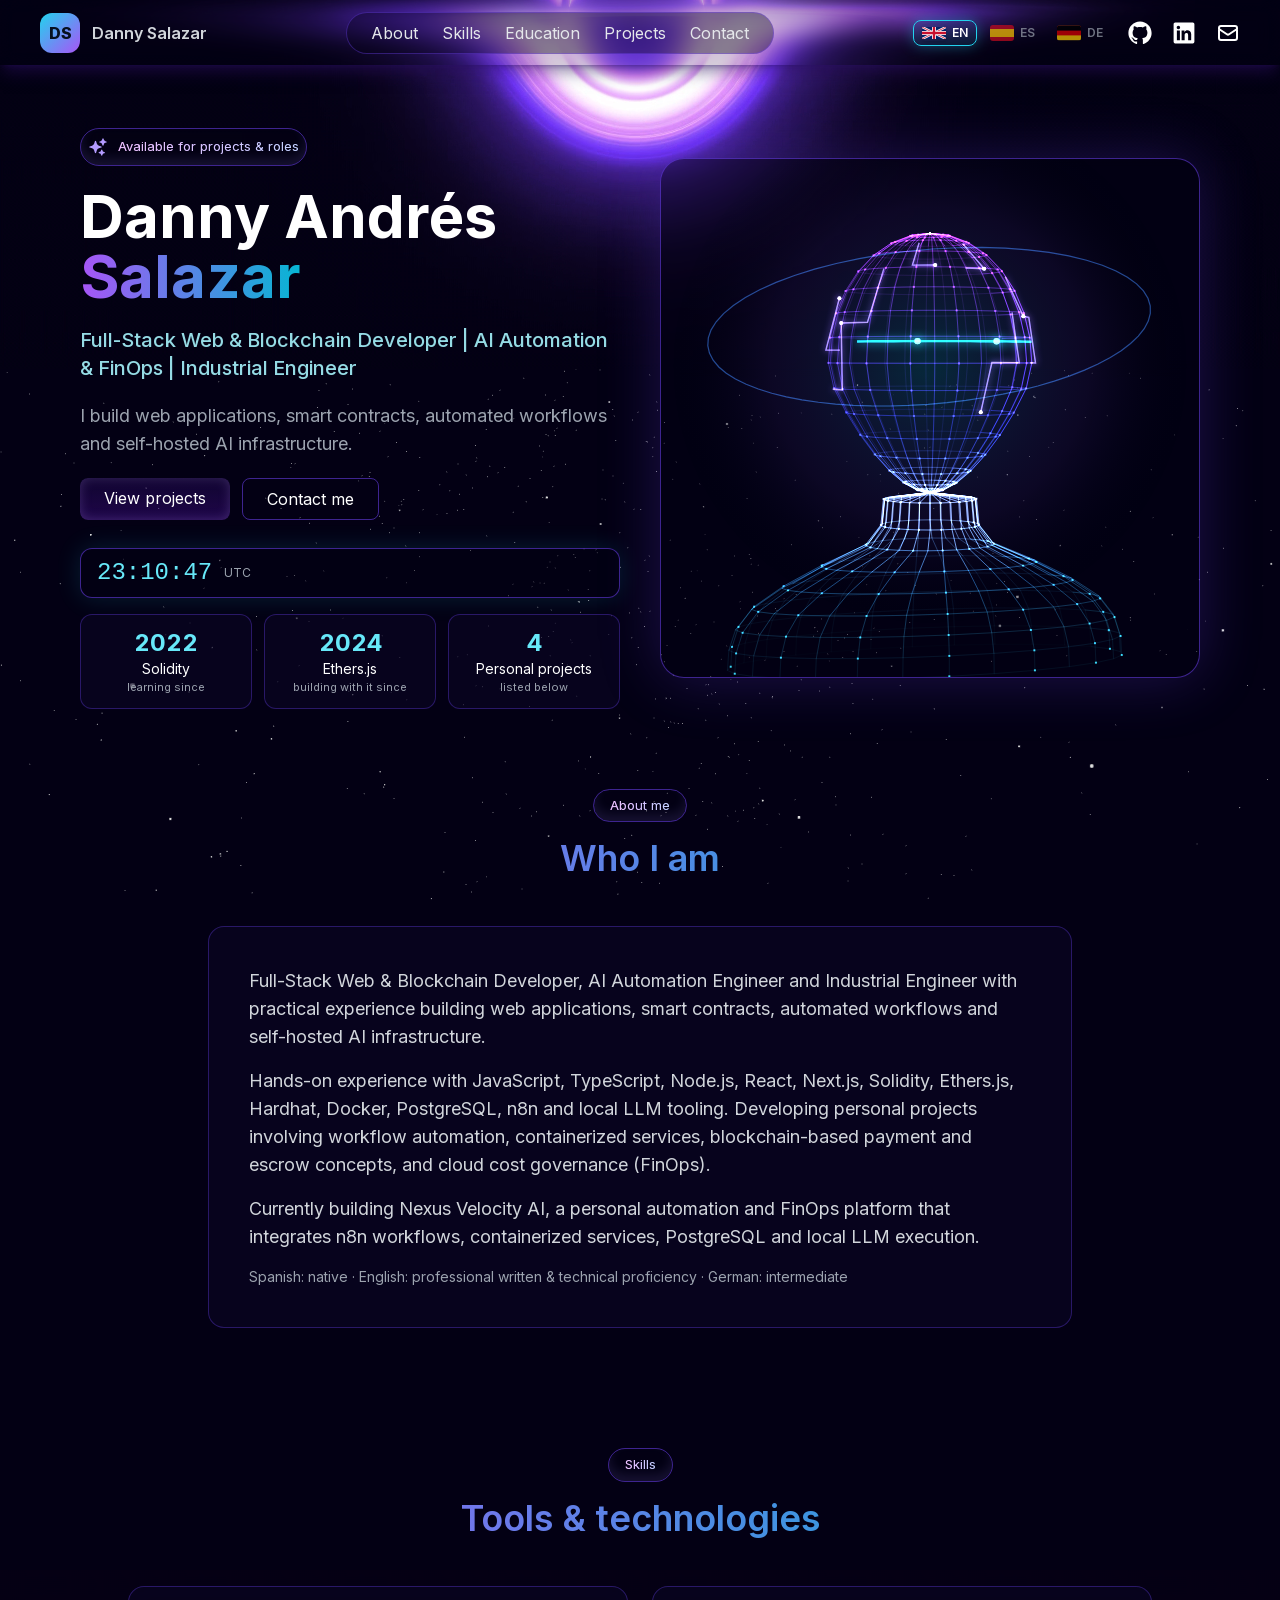
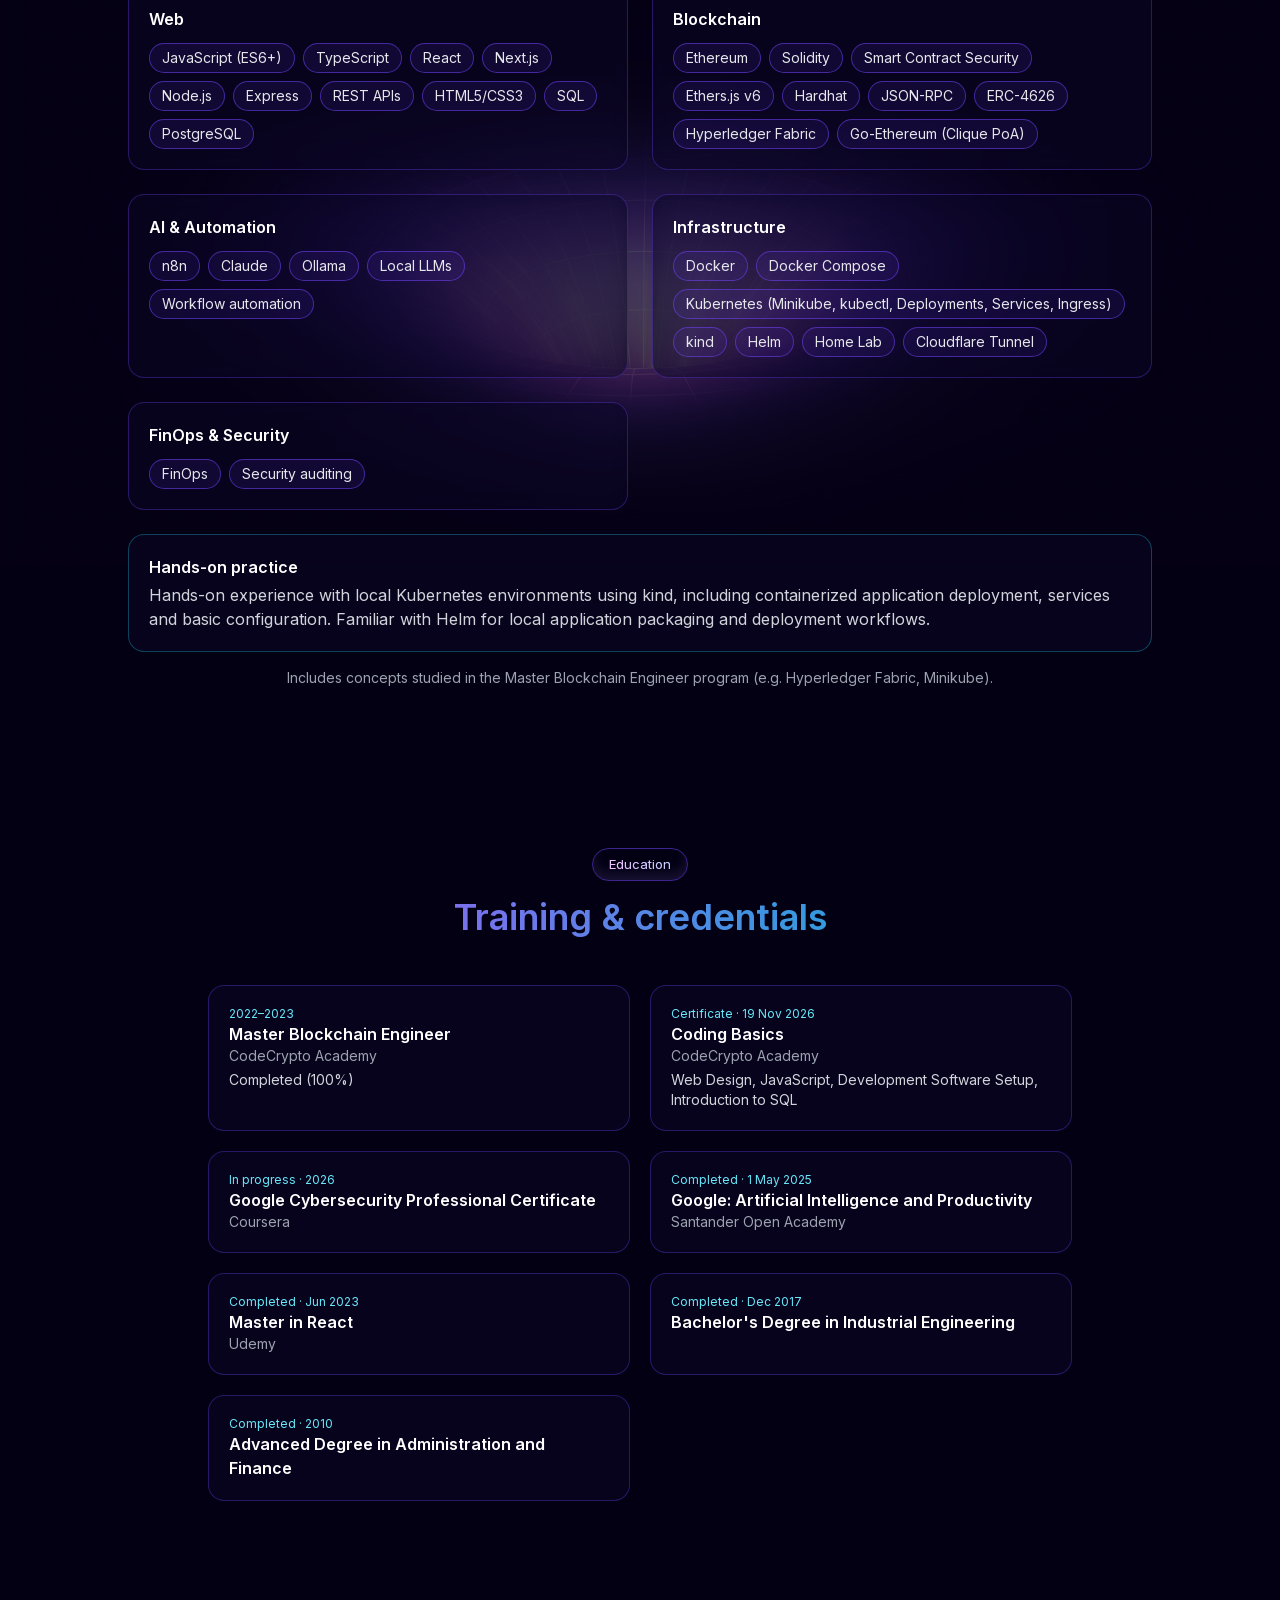
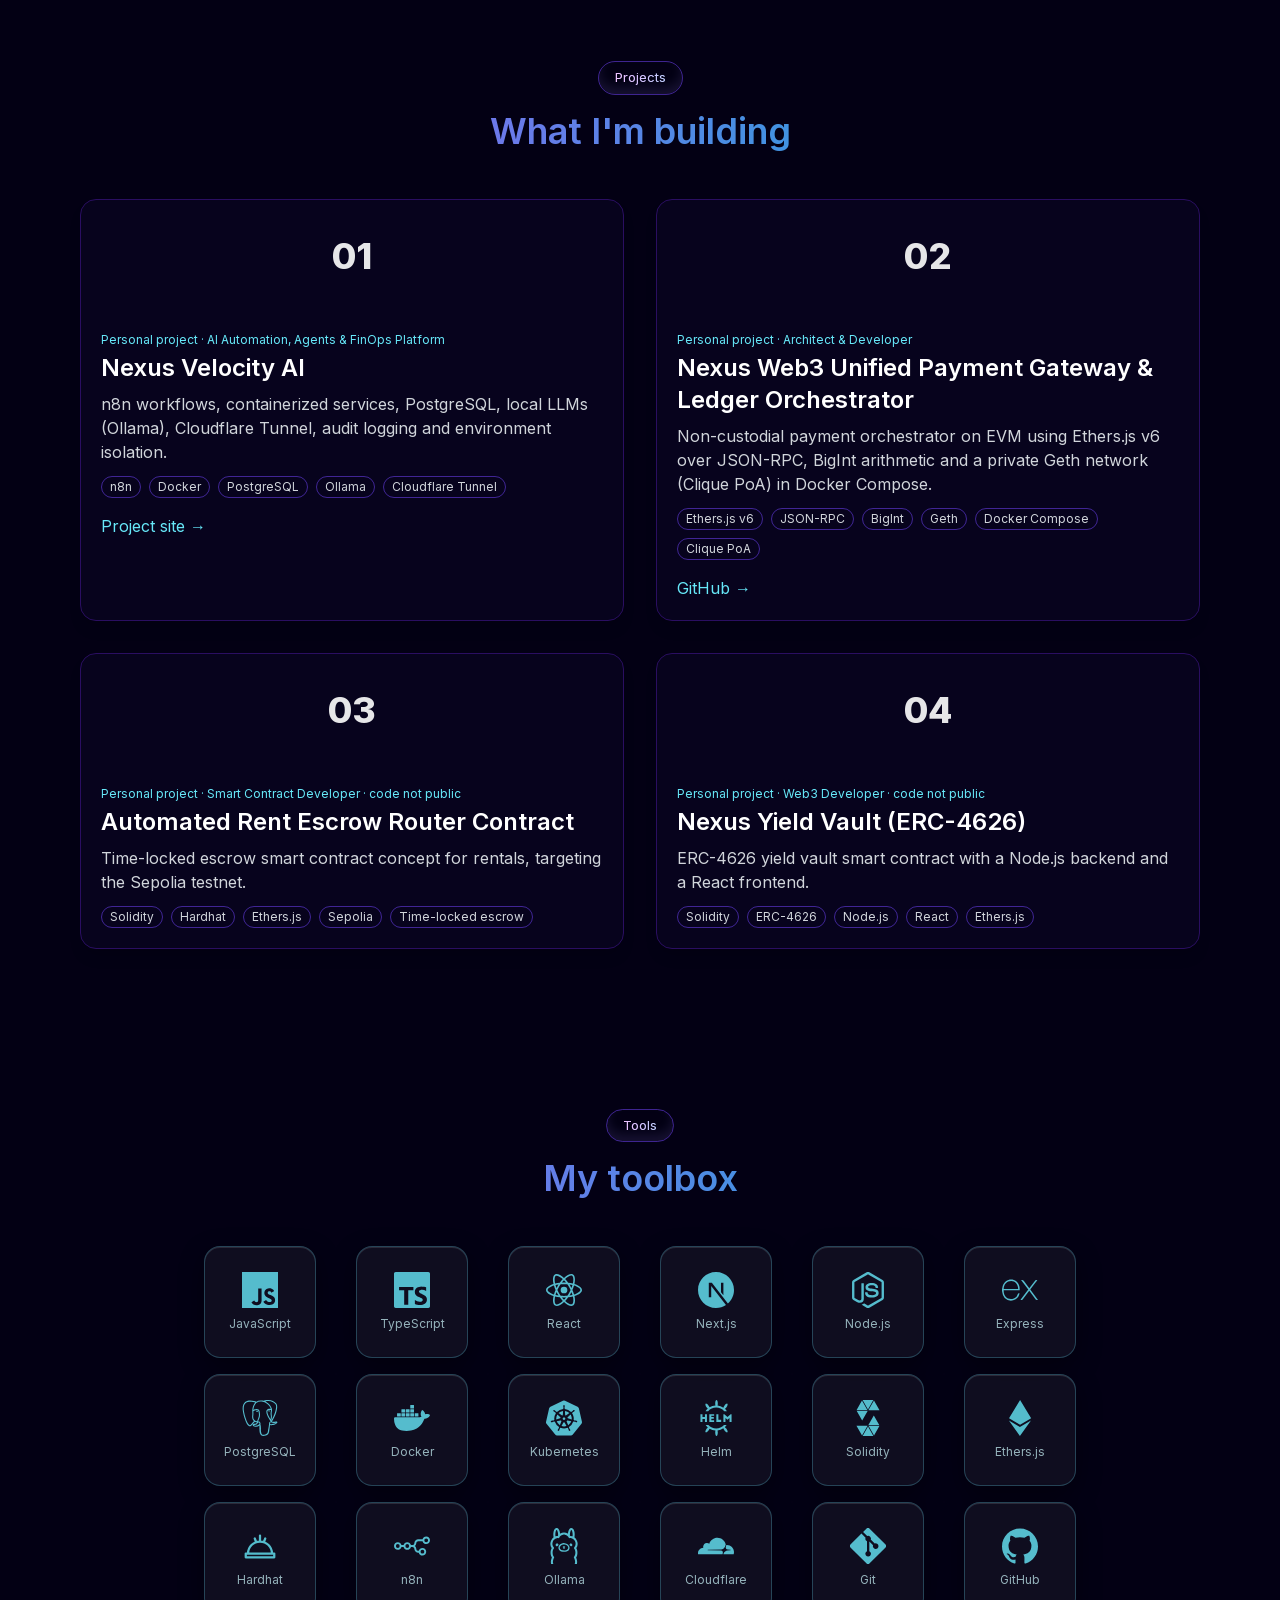
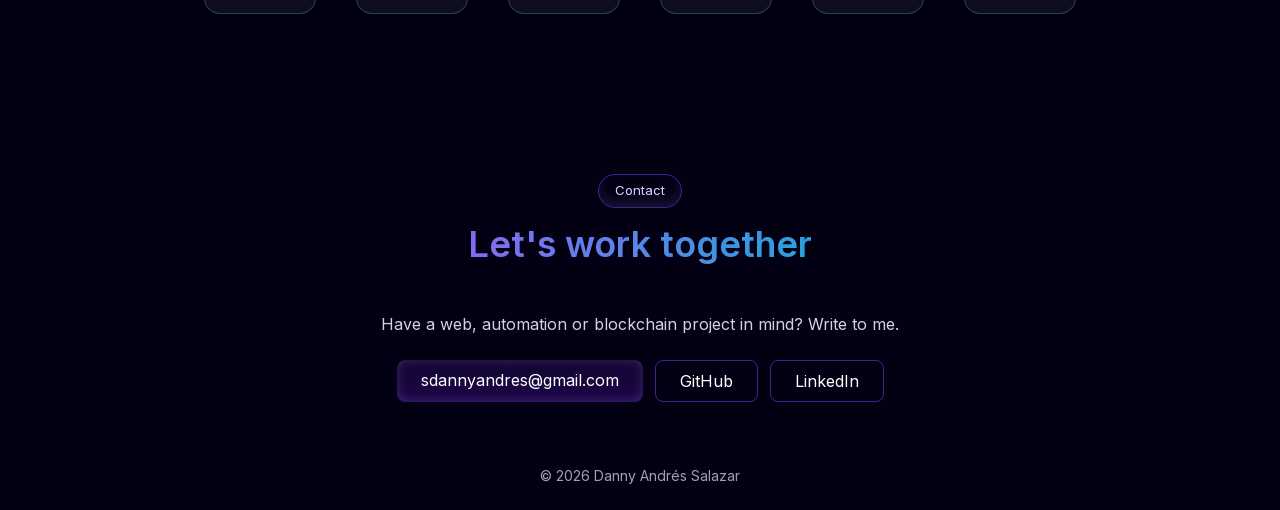
==== commit 120cf215: "Portafolio: sección de herramientas con iconos glass uniformes Co-Authored-By: Claude Sonnet 5.5 <no" ====
--- a/portfolio/index.html
+++ b/portfolio/index.html
@@ -1 +1 @@
-<!DOCTYPE html><html lang="en"><head><meta charSet="utf-8"/><meta name="viewport" content="width=device-width, initial-scale=1"/><link rel="preload" href="/portfolio/_next/static/media/07c7676b89ed2778-s.p.2bn3s6zvc0dyp.woff2" as="font" crossorigin="" type="font/woff2"/><link rel="stylesheet" href="/portfolio/_next/static/chunks/1ipeh92oesc1z.css" data-precedence="next"/><link rel="preload" as="script" fetchPriority="low" href="/portfolio/_next/static/chunks/0gjes2m7wudod.js"/><script src="/portfolio/_next/static/chunks/1uic2zkz2at05.js" async=""></script><script src="/portfolio/_next/static/chunks/22cr_ricn9hmo.js" async=""></script><script src="/portfolio/_next/static/chunks/1lvowuc22yn84.js" async=""></script><script src="/portfolio/_next/static/chunks/turbopack-2zcip91djmwl_.js" async=""></script><script src="/portfolio/_next/static/chunks/2ew25sz6x22o3.js" async=""></script><script src="/portfolio/_next/static/chunks/1_ckvsktzkgrs.js" async=""></script><script src="/portfolio/_next/static/chunks/3ep8zvtil5rbo.js" async=""></script><script src="/portfolio/_next/static/chunks/04r6sqjrm8eze.js" async=""></script><meta name="theme-color" content="#030014"/><title>Danny Andrés Salazar — Full-Stack Web &amp; Blockchain Developer</title><meta name="description" content="Full-Stack Web &amp; Blockchain Developer | AI Automation &amp; FinOps | Industrial Engineer. Solidity, Ethers.js, Node.js, React, Docker, n8n, local LLMs."/><meta name="author" content="Danny Andrés Salazar"/><meta property="og:title" content="Danny Andrés Salazar — Full-Stack Web &amp; Blockchain Developer"/><meta property="og:description" content="Web apps, smart contracts, automated workflows and self-hosted AI."/><meta property="og:type" content="website"/><meta name="twitter:card" content="summary"/><meta name="twitter:title" content="Danny Andrés Salazar — Full-Stack Web &amp; Blockchain Developer"/><meta name="twitter:description" content="Web apps, smart contracts, automated workflows and self-hosted AI."/><link rel="icon" href="/portfolio/icon.svg?icon.0x7o95h6ga0t7.svg" sizes="any" type="image/svg+xml"/><meta name="next-size-adjust" content=""/><script src="/portfolio/_next/static/chunks/0cz1d0mv5g_q7.js" noModule=""></script></head><body class="bg-[#030014] overflow-y-scroll overflow-x-hidden OU16Qa_className"><div hidden=""><!--$--><!--/$--></div><div class="w-full h-auto fixed inset-0 -z-10"><div style="position:relative;width:100%;height:100%;overflow:hidden;pointer-events:auto"><div style="width:100%;height:100%"><canvas style="display:block"></canvas></div></div></div><header class="w-full h-[65px] fixed top-0 shadow-lg shadow-[#2A0E61]/50 bg-[#03001427] backdrop-blur-md z-50 px-6 md:px-10"><div class="w-full h-full flex items-center justify-between m-auto"><a class="flex items-center gap-3" aria-label="Home" href="#about-me"><span class="grid place-items-center w-10 h-10 rounded-xl bg-gradient-to-br from-cyan-400 to-purple-500 text-[#06101f] font-extrabold">DS</span><span class="hidden md:block text-gray-300 font-semibold">Danny Salazar</span></a><nav class="hidden md:flex items-center gap-6 px-6 py-2 rounded-full border border-[rgba(112,66,248,0.38)] bg-[rgba(3,0,20,0.37)] text-gray-200" aria-label="Main"><a class="hover:text-[rgb(112,66,248)] transition" href="#about">About</a><a class="hover:text-[rgb(112,66,248)] transition" href="#skills">Skills</a><a class="hover:text-[rgb(112,66,248)] transition" href="#education">Education</a><a class="hover:text-[rgb(112,66,248)] transition" href="#projects">Projects</a><a class="hover:text-[rgb(112,66,248)] transition" href="#contact">Contact</a></nav><div class="flex items-center gap-4"><div role="group" aria-label="Language" class="flex items-center gap-1"><button type="button" aria-label="Switch to English" aria-pressed="true" title="Switch to English" class="flex items-center gap-1.5 rounded-lg border px-2 py-1 text-xs font-semibold transition active:scale-95 border-cyan-400 bg-cyan-400/10 text-white opacity-100 shadow-[0_0_14px_rgba(34,211,238,.35)]"><svg viewBox="0 0 60 30" class="h-4 w-6 rounded-[3px] shadow" aria-hidden="true"><clipPath id="gbc"><path d="M0 0h60v30H0z"></path></clipPath><g clip-path="url(#gbc)"><path d="M0 0h60v30H0z" fill="#012169"></path><path d="M0 0l60 30M60 0L0 30" stroke="#fff" stroke-width="6"></path><path d="M0 0l60 30M60 0L0 30" stroke="#C8102E" stroke-width="2"></path><path d="M30 0v30M0 15h60" stroke="#fff" stroke-width="10"></path><path d="M30 0v30M0 15h60" stroke="#C8102E" stroke-width="6"></path></g></svg><span class="hidden sm:inline">EN</span></button><button type="button" aria-label="Cambiar a Español" aria-pressed="false" title="Cambiar a Español" class="flex items-center gap-1.5 rounded-lg border px-2 py-1 text-xs font-semibold transition active:scale-95 border-transparent text-gray-400 opacity-70 hover:opacity-100 hover:border-[#7042f88b]"><svg viewBox="0 0 6 4" class="h-4 w-6 rounded-[3px] shadow" aria-hidden="true"><rect width="6" height="4" fill="#c60b1e"></rect><rect y="1" width="6" height="2" fill="#ffc400"></rect></svg><span class="hidden sm:inline">ES</span></button><button type="button" aria-label="Zu Deutsch wechseln" aria-pressed="false" title="Zu Deutsch wechseln" class="flex items-center gap-1.5 rounded-lg border px-2 py-1 text-xs font-semibold transition active:scale-95 border-transparent text-gray-400 opacity-70 hover:opacity-100 hover:border-[#7042f88b]"><svg viewBox="0 0 5 3" class="h-4 w-6 rounded-[3px] shadow" aria-hidden="true"><rect width="5" height="3" fill="#ffce00"></rect><rect width="5" height="2" fill="#dd0000"></rect><rect width="5" height="1" fill="#000"></rect></svg><span class="hidden sm:inline">DE</span></button></div><div class="hidden md:flex gap-5"><a target="_blank" rel="noreferrer noopener" aria-label="GitHub" href="https://github.com/sdannyandres"><svg stroke="currentColor" fill="none" stroke-width="0" viewBox="0 0 15 15" class="h-6 w-6 text-white hover:text-cyan-300 transition" height="1em" width="1em" xmlns="http://www.w3.org/2000/svg"><path d="M7.49902 0.25C11.5033 0.25 14.7499 3.4958 14.75 7.5C14.75 10.7023 12.6746 13.418 9.7959 14.3789C9.42852 14.4496 9.29802 14.2242 9.29785 14.0303C9.29785 13.7926 9.30664 13.0099 9.30664 12.041C9.30657 11.3647 9.07434 10.9221 8.81445 10.6982C10.4292 10.5189 12.125 9.90632 12.125 7.12109C12.125 6.32946 11.8444 5.68268 11.3799 5.17578C11.4542 4.99237 11.7023 4.25509 11.3066 3.25684C11.2917 3.25225 10.6824 3.07392 9.31543 4C8.73639 3.83933 8.11598 3.75897 7.5 3.75586C6.88373 3.75899 6.26356 3.83939 5.68555 4C4.30048 3.06223 3.69141 3.25684 3.69141 3.25684C3.29667 4.25506 3.54533 4.99237 3.62012 5.17578C3.15651 5.68268 2.87402 6.32946 2.87402 7.12109C2.87404 9.89919 4.56694 10.5207 6.17676 10.7041C5.96986 10.8852 5.78272 11.2049 5.7168 11.6729C5.3038 11.8584 4.25315 12.1788 3.60645 11.0713C3.60645 11.0713 3.2236 10.3756 2.49609 10.3242C2.49609 10.3242 1.78803 10.3151 2.44629 10.7646C2.46065 10.7715 2.92629 11.0006 3.25098 11.8252C3.25565 11.8405 3.6878 13.2324 5.69336 12.7969C5.69692 13.4017 5.70312 13.858 5.70312 14.0303C5.70295 14.2225 5.57051 14.4462 5.20801 14.3799C2.32708 13.4207 0.25 10.7027 0.25 7.5C0.250136 3.49591 3.49627 0.250167 7.49902 0.25Z" fill="currentColor"></path></svg></a><a target="_blank" rel="noreferrer noopener" aria-label="LinkedIn" href="https://www.linkedin.com/in/danny-andr%C3%A9s-salazar-blockchain-developer-web3-defi"><svg stroke="currentColor" fill="none" stroke-width="0" viewBox="0 0 15 15" class="h-6 w-6 text-white hover:text-cyan-300 transition" height="1em" width="1em" xmlns="http://www.w3.org/2000/svg"><path d="M13 1C13.5523 1 14 1.44772 14 2V13C14 13.5523 13.5523 14 13 14H2C1.44772 14 1 13.5523 1 13V2C1 1.44772 1.44772 1 2 1H13ZM9.6748 5.85059C9.29545 5.83189 8.9175 5.91127 8.5791 6.08105C8.32209 6.21005 8.05222 6.50526 7.84473 7.01855H7.79199V6H6V12.0049H7.90625V8.81152C7.8787 8.48445 7.98312 8.06112 8.19727 7.80957C8.41141 7.5581 8.71797 7.49828 8.9502 7.46777H9.02246C9.62862 7.46777 10.0781 7.84339 10.0781 8.78906V12.0049H11.9844L12 8.35742C12 6.55255 10.8336 5.85071 9.6748 5.85059ZM3.0498 12H4.9502V6H3.0498V12ZM4 2.92969C3.40633 2.92969 2.92487 3.41123 2.9248 4.00488C2.9248 4.59859 3.4063 5.08008 4 5.08008C4.59371 5.08008 5.0752 4.59859 5.0752 4.00488C5.07513 3.41123 4.59367 2.92969 4 2.92969Z" fill="currentColor"></path></svg></a><a target="_blank" rel="noreferrer noopener" aria-label="Email" href="mailto:sdannyandres@gmail.com"><svg stroke="currentColor" fill="none" stroke-width="2" viewBox="0 0 24 24" aria-hidden="true" class="h-6 w-6 text-white hover:text-cyan-300 transition" height="1em" width="1em" xmlns="http://www.w3.org/2000/svg"><path stroke-linecap="round" stroke-linejoin="round" d="M3 8l7.89 5.26a2 2 0 002.22 0L21 8M5 19h14a2 2 0 002-2V7a2 2 0 00-2-2H5a2 2 0 00-2 2v10a2 2 0 002 2z"></path></svg></a></div></div><button class="md:hidden text-white text-3xl" aria-label="Menu" aria-expanded="false">☰</button></div></header><main class="h-full w-full"><div class="lang-fade"><div class="flex flex-col gap-20"><section id="about-me" class="relative flex flex-col h-full w-full"><video autoPlay="" muted="" loop="" playsInline="" class="rotate-180 absolute top-[-340px] left-0 w-full h-full object-cover -z-20"><source src="videos/blackhole.webm" type="video/webm"/></video><div class="grid md:grid-cols-2 items-center gap-10 px-6 md:px-20 mt-32 w-full z-[20]"><div class="flex flex-col gap-5 justify-center text-start"><div class="Welcome-box py-[8px] px-[7px] border border-[#7042f88b]" style="opacity:0;transform:translateY(-100px)"><svg xmlns="http://www.w3.org/2000/svg" viewBox="0 0 24 24" fill="currentColor" aria-hidden="true" data-slot="icon" class="text-[#b49bff] mr-[10px] h-5 w-5"><path fill-rule="evenodd" d="M9 4.5a.75.75 0 0 1 .721.544l.813 2.846a3.75 3.75 0 0 0 2.576 2.576l2.846.813a.75.75 0 0 1 0 1.442l-2.846.813a3.75 3.75 0 0 0-2.576 2.576l-.813 2.846a.75.75 0 0 1-1.442 0l-.813-2.846a3.75 3.75 0 0 0-2.576-2.576l-2.846-.813a.75.75 0 0 1 0-1.442l2.846-.813A3.75 3.75 0 0 0 7.466 7.89l.813-2.846A.75.75 0 0 1 9 4.5ZM18 1.5a.75.75 0 0 1 .728.568l.258 1.036c.236.94.97 1.674 1.91 1.91l1.036.258a.75.75 0 0 1 0 1.456l-1.036.258c-.94.236-1.674.97-1.91 1.91l-.258 1.036a.75.75 0 0 1-1.456 0l-.258-1.036a2.625 2.625 0 0 0-1.91-1.91l-1.036-.258a.75.75 0 0 1 0-1.456l1.036-.258a2.625 2.625 0 0 0 1.91-1.91l.258-1.036A.75.75 0 0 1 18 1.5ZM16.5 15a.75.75 0 0 1 .712.513l.394 1.183c.15.447.5.799.948.948l1.183.395a.75.75 0 0 1 0 1.422l-1.183.395c-.447.15-.799.5-.948.948l-.395 1.183a.75.75 0 0 1-1.422 0l-.395-1.183a1.5 1.5 0 0 0-.948-.948l-1.183-.395a.75.75 0 0 1 0-1.422l1.183-.395c.447-.15.799-.5.948-.948l.395-1.183A.75.75 0 0 1 16.5 15Z" clip-rule="evenodd"></path></svg><span class="Welcome-text text-[13px]">Available for projects &amp; roles</span></div><h1 class="text-5xl md:text-6xl font-bold text-white" style="opacity:0;transform:translateX(-100px)">Danny Andrés<!-- --> <span class="text-transparent bg-clip-text bg-gradient-to-r from-purple-500 to-cyan-500">Salazar</span></h1><p class="text-lg md:text-xl text-cyan-200/90 font-medium max-w-[600px]" style="opacity:0;transform:translateX(-100px)">Full-Stack Web &amp; Blockchain Developer | AI Automation &amp; FinOps | Industrial Engineer</p><p class="text-base md:text-lg text-gray-400 max-w-[600px]" style="opacity:0;transform:translateX(-100px)">I build web applications, smart contracts, automated workflows and self-hosted AI infrastructure.</p><div class="flex flex-wrap gap-3" style="opacity:0;transform:translateX(-100px)"><a href="#projects" class="py-2 px-6 button-primary text-center text-white rounded-lg transition hover:-translate-y-0.5 active:scale-95">View projects</a><a href="#contact" class="py-2 px-6 text-center text-white rounded-lg border border-[#7042f88b] transition hover:-translate-y-0.5 hover:border-cyan-400 active:scale-95">Contact me</a></div><div class="flex flex-col gap-4 mt-2" style="opacity:0;transform:translateX(-100px)"><div class="inline-flex items-center gap-3 rounded-xl border border-[#7042f88b] bg-[#0300145c] backdrop-blur-md px-4 py-2 shadow-[0_0_24px_rgba(34,211,238,.15)]" aria-label="Local time"><span class="font-mono text-2xl text-cyan-300 tabular-nums">--:--:--</span><span class="text-xs text-gray-400">America/Bogota</span></div><ul class="grid grid-cols-3 gap-3 max-w-[600px]"><li class="rounded-xl border border-[#7042f855] bg-[#0b0524a0] backdrop-blur-md p-3 text-center transition hover:border-cyan-400/60 hover:-translate-y-1"><div class="text-2xl font-bold text-cyan-300"><span class="tabular-nums">0</span></div><div class="text-sm text-white">Solidity</div><div class="text-[11px] text-gray-400">learning since</div></li><li class="rounded-xl border border-[#7042f855] bg-[#0b0524a0] backdrop-blur-md p-3 text-center transition hover:border-cyan-400/60 hover:-translate-y-1"><div class="text-2xl font-bold text-cyan-300"><span class="tabular-nums">0</span></div><div class="text-sm text-white">Ethers.js</div><div class="text-[11px] text-gray-400">building with it since</div></li><li class="rounded-xl border border-[#7042f855] bg-[#0b0524a0] backdrop-blur-md p-3 text-center transition hover:border-cyan-400/60 hover:-translate-y-1"><div class="text-2xl font-bold text-cyan-300"><span class="tabular-nums">0</span></div><div class="text-sm text-white">Personal projects</div><div class="text-[11px] text-gray-400">listed below</div></li></ul></div></div><div style="opacity:0;transform:translateX(100px)"><div role="img" aria-label="Stylized 3D holographic bust avatar" class="relative w-full h-[420px] md:h-[520px] rounded-3xl border border-[#7042f88b] bg-[#0300145c] backdrop-blur-sm shadow-[0_0_60px_rgba(112,66,248,.25)] overflow-hidden"><canvas class="block w-full h-full"></canvas></div></div></div></section><section id="about" class="px-6 md:px-20 max-w-5xl mx-auto w-full"><div class="text-center mb-12"><div class="Welcome-box mx-auto py-[6px] px-4 border border-[#7042f88b] mb-4"><span class="Welcome-text text-[13px]">About me</span></div><h2 class="text-3xl md:text-4xl font-semibold text-transparent bg-clip-text bg-gradient-to-r from-purple-500 to-cyan-500">Who I am</h2></div><div class="rounded-2xl border border-[#7042f855] bg-[#0b0524a0] backdrop-blur-md p-6 md:p-10 flex flex-col gap-4 text-gray-300 text-lg"><p>Full-Stack Web &amp; Blockchain Developer, AI Automation Engineer and Industrial Engineer with practical experience building web applications, smart contracts, automated workflows and self-hosted AI infrastructure.</p><p>Hands-on experience with JavaScript, TypeScript, Node.js, React, Next.js, Solidity, Ethers.js, Hardhat, Docker, PostgreSQL, n8n and local LLM tooling. Developing personal projects involving workflow automation, containerized services, blockchain-based payment and escrow concepts, and cloud cost governance (FinOps).</p><p>Currently building Nexus Velocity AI, a personal automation and FinOps platform that integrates n8n workflows, containerized services, PostgreSQL and local LLM execution.</p><p class="text-sm text-gray-400">Spanish: native · English: professional written &amp; technical proficiency · German: intermediate</p></div></section><section id="skills" class="relative overflow-hidden px-6 md:px-20 py-10 w-full"><div class="text-center mb-12"><div class="Welcome-box mx-auto py-[6px] px-4 border border-[#7042f88b] mb-4"><span class="Welcome-text text-[13px]">Skills</span></div><h2 class="text-3xl md:text-4xl font-semibold text-transparent bg-clip-text bg-gradient-to-r from-purple-500 to-cyan-500">Tools &amp; technologies</h2></div><div class="max-w-5xl mx-auto grid md:grid-cols-2 gap-6"><div class="rounded-2xl border border-[#7042f855] bg-[#0b0524a0] backdrop-blur-md p-5 transition hover:border-cyan-400/60 hover:-translate-y-1 hover:shadow-[0_0_30px_rgba(34,211,238,.15)]" style="opacity:0;transform:translateY(24px)"><h3 class="text-white font-semibold mb-3">Web</h3><ul class="flex flex-wrap gap-2"><li class="text-sm text-gray-200 border border-[#7042f88b] rounded-full px-3 py-1 bg-[#7042f81a] transition hover:border-cyan-400 hover:text-cyan-200">JavaScript (ES6+)</li><li class="text-sm text-gray-200 border border-[#7042f88b] rounded-full px-3 py-1 bg-[#7042f81a] transition hover:border-cyan-400 hover:text-cyan-200">TypeScript</li><li class="text-sm text-gray-200 border border-[#7042f88b] rounded-full px-3 py-1 bg-[#7042f81a] transition hover:border-cyan-400 hover:text-cyan-200">React</li><li class="text-sm text-gray-200 border border-[#7042f88b] rounded-full px-3 py-1 bg-[#7042f81a] transition hover:border-cyan-400 hover:text-cyan-200">Next.js</li><li class="text-sm text-gray-200 border border-[#7042f88b] rounded-full px-3 py-1 bg-[#7042f81a] transition hover:border-cyan-400 hover:text-cyan-200">Node.js</li><li class="text-sm text-gray-200 border border-[#7042f88b] rounded-full px-3 py-1 bg-[#7042f81a] transition hover:border-cyan-400 hover:text-cyan-200">Express</li><li class="text-sm text-gray-200 border border-[#7042f88b] rounded-full px-3 py-1 bg-[#7042f81a] transition hover:border-cyan-400 hover:text-cyan-200">REST APIs</li><li class="text-sm text-gray-200 border border-[#7042f88b] rounded-full px-3 py-1 bg-[#7042f81a] transition hover:border-cyan-400 hover:text-cyan-200">HTML5/CSS3</li><li class="text-sm text-gray-200 border border-[#7042f88b] rounded-full px-3 py-1 bg-[#7042f81a] transition hover:border-cyan-400 hover:text-cyan-200">SQL</li><li class="text-sm text-gray-200 border border-[#7042f88b] rounded-full px-3 py-1 bg-[#7042f81a] transition hover:border-cyan-400 hover:text-cyan-200">PostgreSQL</li></ul></div><div class="rounded-2xl border border-[#7042f855] bg-[#0b0524a0] backdrop-blur-md p-5 transition hover:border-cyan-400/60 hover:-translate-y-1 hover:shadow-[0_0_30px_rgba(34,211,238,.15)]" style="opacity:0;transform:translateY(24px)"><h3 class="text-white font-semibold mb-3">Blockchain</h3><ul class="flex flex-wrap gap-2"><li class="text-sm text-gray-200 border border-[#7042f88b] rounded-full px-3 py-1 bg-[#7042f81a] transition hover:border-cyan-400 hover:text-cyan-200">Ethereum</li><li class="text-sm text-gray-200 border border-[#7042f88b] rounded-full px-3 py-1 bg-[#7042f81a] transition hover:border-cyan-400 hover:text-cyan-200">Solidity</li><li class="text-sm text-gray-200 border border-[#7042f88b] rounded-full px-3 py-1 bg-[#7042f81a] transition hover:border-cyan-400 hover:text-cyan-200">Smart Contract Security</li><li class="text-sm text-gray-200 border border-[#7042f88b] rounded-full px-3 py-1 bg-[#7042f81a] transition hover:border-cyan-400 hover:text-cyan-200">Ethers.js v6</li><li class="text-sm text-gray-200 border border-[#7042f88b] rounded-full px-3 py-1 bg-[#7042f81a] transition hover:border-cyan-400 hover:text-cyan-200">Hardhat</li><li class="text-sm text-gray-200 border border-[#7042f88b] rounded-full px-3 py-1 bg-[#7042f81a] transition hover:border-cyan-400 hover:text-cyan-200">JSON-RPC</li><li class="text-sm text-gray-200 border border-[#7042f88b] rounded-full px-3 py-1 bg-[#7042f81a] transition hover:border-cyan-400 hover:text-cyan-200">ERC-4626</li><li class="text-sm text-gray-200 border border-[#7042f88b] rounded-full px-3 py-1 bg-[#7042f81a] transition hover:border-cyan-400 hover:text-cyan-200">Hyperledger Fabric</li><li class="text-sm text-gray-200 border border-[#7042f88b] rounded-full px-3 py-1 bg-[#7042f81a] transition hover:border-cyan-400 hover:text-cyan-200">Go-Ethereum (Clique PoA)</li></ul></div><div class="rounded-2xl border border-[#7042f855] bg-[#0b0524a0] backdrop-blur-md p-5 transition hover:border-cyan-400/60 hover:-translate-y-1 hover:shadow-[0_0_30px_rgba(34,211,238,.15)]" style="opacity:0;transform:translateY(24px)"><h3 class="text-white font-semibold mb-3">AI &amp; Automation</h3><ul class="flex flex-wrap gap-2"><li class="text-sm text-gray-200 border border-[#7042f88b] rounded-full px-3 py-1 bg-[#7042f81a] transition hover:border-cyan-400 hover:text-cyan-200">n8n</li><li class="text-sm text-gray-200 border border-[#7042f88b] rounded-full px-3 py-1 bg-[#7042f81a] transition hover:border-cyan-400 hover:text-cyan-200">Claude</li><li class="text-sm text-gray-200 border border-[#7042f88b] rounded-full px-3 py-1 bg-[#7042f81a] transition hover:border-cyan-400 hover:text-cyan-200">Ollama</li><li class="text-sm text-gray-200 border border-[#7042f88b] rounded-full px-3 py-1 bg-[#7042f81a] transition hover:border-cyan-400 hover:text-cyan-200">Local LLMs</li><li class="text-sm text-gray-200 border border-[#7042f88b] rounded-full px-3 py-1 bg-[#7042f81a] transition hover:border-cyan-400 hover:text-cyan-200">Workflow automation</li></ul></div><div class="rounded-2xl border border-[#7042f855] bg-[#0b0524a0] backdrop-blur-md p-5 transition hover:border-cyan-400/60 hover:-translate-y-1 hover:shadow-[0_0_30px_rgba(34,211,238,.15)]" style="opacity:0;transform:translateY(24px)"><h3 class="text-white font-semibold mb-3">Infrastructure</h3><ul class="flex flex-wrap gap-2"><li class="text-sm text-gray-200 border border-[#7042f88b] rounded-full px-3 py-1 bg-[#7042f81a] transition hover:border-cyan-400 hover:text-cyan-200">Docker</li><li class="text-sm text-gray-200 border border-[#7042f88b] rounded-full px-3 py-1 bg-[#7042f81a] transition hover:border-cyan-400 hover:text-cyan-200">Docker Compose</li><li class="text-sm text-gray-200 border border-[#7042f88b] rounded-full px-3 py-1 bg-[#7042f81a] transition hover:border-cyan-400 hover:text-cyan-200">Kubernetes (Minikube, kubectl, Deployments, Services, Ingress)</li><li class="text-sm text-gray-200 border border-[#7042f88b] rounded-full px-3 py-1 bg-[#7042f81a] transition hover:border-cyan-400 hover:text-cyan-200">kind</li><li class="text-sm text-gray-200 border border-[#7042f88b] rounded-full px-3 py-1 bg-[#7042f81a] transition hover:border-cyan-400 hover:text-cyan-200">Helm</li><li class="text-sm text-gray-200 border border-[#7042f88b] rounded-full px-3 py-1 bg-[#7042f81a] transition hover:border-cyan-400 hover:text-cyan-200">Home Lab</li><li class="text-sm text-gray-200 border border-[#7042f88b] rounded-full px-3 py-1 bg-[#7042f81a] transition hover:border-cyan-400 hover:text-cyan-200">Cloudflare Tunnel</li></ul></div><div class="rounded-2xl border border-[#7042f855] bg-[#0b0524a0] backdrop-blur-md p-5 transition hover:border-cyan-400/60 hover:-translate-y-1 hover:shadow-[0_0_30px_rgba(34,211,238,.15)]" style="opacity:0;transform:translateY(24px)"><h3 class="text-white font-semibold mb-3">FinOps &amp; Security</h3><ul class="flex flex-wrap gap-2"><li class="text-sm text-gray-200 border border-[#7042f88b] rounded-full px-3 py-1 bg-[#7042f81a] transition hover:border-cyan-400 hover:text-cyan-200">FinOps</li><li class="text-sm text-gray-200 border border-[#7042f88b] rounded-full px-3 py-1 bg-[#7042f81a] transition hover:border-cyan-400 hover:text-cyan-200">Security auditing</li></ul></div></div><div class="max-w-5xl mx-auto mt-6 rounded-2xl border border-cyan-400/30 bg-[#0b0524a0] backdrop-blur-md p-5"><h3 class="text-white font-semibold mb-1">Hands-on practice</h3><p class="text-gray-300">Hands-on experience with local Kubernetes environments using kind, including containerized application deployment, services and basic configuration. Familiar with Helm for local application packaging and deployment workflows.</p></div><p class="max-w-5xl mx-auto mt-4 text-sm text-gray-400 text-center">Includes concepts studied in the Master Blockchain Engineer program (e.g. Hyperledger Fabric, Minikube).</p><div class="absolute inset-0 -z-10 opacity-30 flex items-center justify-center"><video class="w-full h-auto" playsInline="" loop="" muted="" autoPlay=""><source src="videos/skills-bg.webm" type="video/webm"/></video></div></section><section id="education" class="px-6 md:px-20 py-10 max-w-5xl mx-auto w-full"><div class="text-center mb-12"><div class="Welcome-box mx-auto py-[6px] px-4 border border-[#7042f88b] mb-4"><span class="Welcome-text text-[13px]">Education</span></div><h2 class="text-3xl md:text-4xl font-semibold text-transparent bg-clip-text bg-gradient-to-r from-purple-500 to-cyan-500">Training &amp; credentials</h2></div><ol class="grid md:grid-cols-2 gap-5"><li class="rounded-2xl border border-[#7042f855] bg-[#0b0524a0] backdrop-blur-md p-5 transition hover:border-cyan-400/60 hover:-translate-y-1"><p class="text-xs text-cyan-300">2022–2023</p><h3 class="text-white font-semibold">Master Blockchain Engineer</h3><p class="text-gray-400 text-sm">CodeCrypto Academy</p><p class="text-gray-300 text-sm mt-1">Completed (100%)</p></li><li class="rounded-2xl border border-[#7042f855] bg-[#0b0524a0] backdrop-blur-md p-5 transition hover:border-cyan-400/60 hover:-translate-y-1"><p class="text-xs text-cyan-300">Certificate · 19 Nov 2026</p><h3 class="text-white font-semibold">Coding Basics</h3><p class="text-gray-400 text-sm">CodeCrypto Academy</p><p class="text-gray-300 text-sm mt-1">Web Design, JavaScript, Development Software Setup, Introduction to SQL</p></li><li class="rounded-2xl border border-[#7042f855] bg-[#0b0524a0] backdrop-blur-md p-5 transition hover:border-cyan-400/60 hover:-translate-y-1"><p class="text-xs text-cyan-300">In progress · 2026</p><h3 class="text-white font-semibold">Google Cybersecurity Professional Certificate</h3><p class="text-gray-400 text-sm">Coursera</p></li><li class="rounded-2xl border border-[#7042f855] bg-[#0b0524a0] backdrop-blur-md p-5 transition hover:border-cyan-400/60 hover:-translate-y-1"><p class="text-xs text-cyan-300">Completed · 1 May 2025</p><h3 class="text-white font-semibold">Google: Artificial Intelligence and Productivity</h3><p class="text-gray-400 text-sm">Santander Open Academy</p></li><li class="rounded-2xl border border-[#7042f855] bg-[#0b0524a0] backdrop-blur-md p-5 transition hover:border-cyan-400/60 hover:-translate-y-1"><p class="text-xs text-cyan-300">Completed · Jun 2023</p><h3 class="text-white font-semibold">Master in React</h3><p class="text-gray-400 text-sm">Udemy</p></li><li class="rounded-2xl border border-[#7042f855] bg-[#0b0524a0] backdrop-blur-md p-5 transition hover:border-cyan-400/60 hover:-translate-y-1"><p class="text-xs text-cyan-300">Completed · Dec 2017</p><h3 class="text-white font-semibold">Bachelor&#x27;s Degree in Industrial Engineering</h3></li><li class="rounded-2xl border border-[#7042f855] bg-[#0b0524a0] backdrop-blur-md p-5 transition hover:border-cyan-400/60 hover:-translate-y-1"><p class="text-xs text-cyan-300">Completed · 2010</p><h3 class="text-white font-semibold">Advanced Degree in Administration and Finance</h3></li></ol></section><section id="projects" class="px-6 md:px-20 py-10 w-full"><div class="text-center mb-12"><div class="Welcome-box mx-auto py-[6px] px-4 border border-[#7042f88b] mb-4"><span class="Welcome-text text-[13px]">Projects</span></div><h2 class="text-3xl md:text-4xl font-semibold text-transparent bg-clip-text bg-gradient-to-r from-purple-500 to-cyan-500">What I&#x27;m building</h2></div><div class="max-w-6xl mx-auto grid md:grid-cols-2 gap-8"><article class="overflow-hidden rounded-2xl border border-[#2A0E61] bg-[#0b0524a0] backdrop-blur-md shadow-lg transition hover:-translate-y-1 hover:border-cyan-400/60 hover:shadow-[0_0_34px_rgba(112,66,248,.3)]" style="opacity:0;transform:translateY(30px)"><div class="h-28 bg-gradient-to-br from-purple-600 to-cyan-500 grid place-items-center text-4xl font-extrabold text-white/90" aria-hidden="true">01</div><div class="p-5"><p class="text-xs text-cyan-300 mb-1">Personal project · AI Automation, Agents &amp; FinOps Platform</p><h3 class="text-2xl font-semibold text-white">Nexus Velocity AI</h3><p class="mt-2 text-gray-300">n8n workflows, containerized services, PostgreSQL, local LLMs (Ollama), Cloudflare Tunnel, audit logging and environment isolation.</p><ul class="flex flex-wrap gap-2 mt-3"><li class="text-xs border border-[#7042f88b] rounded-full px-2 py-0.5 text-gray-300">n8n</li><li class="text-xs border border-[#7042f88b] rounded-full px-2 py-0.5 text-gray-300">Docker</li><li class="text-xs border border-[#7042f88b] rounded-full px-2 py-0.5 text-gray-300">PostgreSQL</li><li class="text-xs border border-[#7042f88b] rounded-full px-2 py-0.5 text-gray-300">Ollama</li><li class="text-xs border border-[#7042f88b] rounded-full px-2 py-0.5 text-gray-300">Cloudflare Tunnel</li></ul><a target="_blank" rel="noreferrer noopener" class="inline-block mt-4 text-cyan-300 hover:underline" href="https://nexus-velocity-ai.github.io/">Project site<!-- --> →</a></div></article><article class="overflow-hidden rounded-2xl border border-[#2A0E61] bg-[#0b0524a0] backdrop-blur-md shadow-lg transition hover:-translate-y-1 hover:border-cyan-400/60 hover:shadow-[0_0_34px_rgba(112,66,248,.3)]" style="opacity:0;transform:translateY(30px)"><div class="h-28 bg-gradient-to-br from-blue-600 to-purple-500 grid place-items-center text-4xl font-extrabold text-white/90" aria-hidden="true">02</div><div class="p-5"><p class="text-xs text-cyan-300 mb-1">Personal project · Architect &amp; Developer</p><h3 class="text-2xl font-semibold text-white">Nexus Web3 Unified Payment Gateway &amp; Ledger Orchestrator</h3><p class="mt-2 text-gray-300">Non-custodial payment orchestrator on EVM using Ethers.js v6 over JSON-RPC, BigInt arithmetic and a private Geth network (Clique PoA) in Docker Compose.</p><ul class="flex flex-wrap gap-2 mt-3"><li class="text-xs border border-[#7042f88b] rounded-full px-2 py-0.5 text-gray-300">Ethers.js v6</li><li class="text-xs border border-[#7042f88b] rounded-full px-2 py-0.5 text-gray-300">JSON-RPC</li><li class="text-xs border border-[#7042f88b] rounded-full px-2 py-0.5 text-gray-300">BigInt</li><li class="text-xs border border-[#7042f88b] rounded-full px-2 py-0.5 text-gray-300">Geth</li><li class="text-xs border border-[#7042f88b] rounded-full px-2 py-0.5 text-gray-300">Docker Compose</li><li class="text-xs border border-[#7042f88b] rounded-full px-2 py-0.5 text-gray-300">Clique PoA</li></ul><a target="_blank" rel="noreferrer noopener" class="inline-block mt-4 text-cyan-300 hover:underline" href="https://github.com/sdannyandres/Nexus-Web3-Unified-Payment">GitHub<!-- --> →</a></div></article><article class="overflow-hidden rounded-2xl border border-[#2A0E61] bg-[#0b0524a0] backdrop-blur-md shadow-lg transition hover:-translate-y-1 hover:border-cyan-400/60 hover:shadow-[0_0_34px_rgba(112,66,248,.3)]" style="opacity:0;transform:translateY(30px)"><div class="h-28 bg-gradient-to-br from-cyan-500 to-blue-600 grid place-items-center text-4xl font-extrabold text-white/90" aria-hidden="true">03</div><div class="p-5"><p class="text-xs text-cyan-300 mb-1">Personal project · Smart Contract Developer · code not public</p><h3 class="text-2xl font-semibold text-white">Automated Rent Escrow Router Contract</h3><p class="mt-2 text-gray-300">Time-locked escrow smart contract concept for rentals, targeting the Sepolia testnet.</p><ul class="flex flex-wrap gap-2 mt-3"><li class="text-xs border border-[#7042f88b] rounded-full px-2 py-0.5 text-gray-300">Solidity</li><li class="text-xs border border-[#7042f88b] rounded-full px-2 py-0.5 text-gray-300">Hardhat</li><li class="text-xs border border-[#7042f88b] rounded-full px-2 py-0.5 text-gray-300">Ethers.js</li><li class="text-xs border border-[#7042f88b] rounded-full px-2 py-0.5 text-gray-300">Sepolia</li><li class="text-xs border border-[#7042f88b] rounded-full px-2 py-0.5 text-gray-300">Time-locked escrow</li></ul></div></article><article class="overflow-hidden rounded-2xl border border-[#2A0E61] bg-[#0b0524a0] backdrop-blur-md shadow-lg transition hover:-translate-y-1 hover:border-cyan-400/60 hover:shadow-[0_0_34px_rgba(112,66,248,.3)]" style="opacity:0;transform:translateY(30px)"><div class="h-28 bg-gradient-to-br from-emerald-500 to-cyan-600 grid place-items-center text-4xl font-extrabold text-white/90" aria-hidden="true">04</div><div class="p-5"><p class="text-xs text-cyan-300 mb-1">Personal project · Web3 Developer · code not public</p><h3 class="text-2xl font-semibold text-white">Nexus Yield Vault (ERC-4626)</h3><p class="mt-2 text-gray-300">ERC-4626 yield vault smart contract with a Node.js backend and a React frontend.</p><ul class="flex flex-wrap gap-2 mt-3"><li class="text-xs border border-[#7042f88b] rounded-full px-2 py-0.5 text-gray-300">Solidity</li><li class="text-xs border border-[#7042f88b] rounded-full px-2 py-0.5 text-gray-300">ERC-4626</li><li class="text-xs border border-[#7042f88b] rounded-full px-2 py-0.5 text-gray-300">Node.js</li><li class="text-xs border border-[#7042f88b] rounded-full px-2 py-0.5 text-gray-300">React</li><li class="text-xs border border-[#7042f88b] rounded-full px-2 py-0.5 text-gray-300">Ethers.js</li></ul></div></article></div></section><section aria-label="Tools" class="px-6 md:px-20 py-10 w-full"><div class="text-center mb-12"><div class="Welcome-box mx-auto py-[6px] px-4 border border-[#7042f88b] mb-4"><span class="Welcome-text text-[13px]">Tools</span></div><h2 class="text-3xl md:text-4xl font-semibold text-transparent bg-clip-text bg-gradient-to-r from-purple-500 to-cyan-500">My toolbox</h2></div><ul class="max-w-5xl mx-auto flex flex-wrap justify-center gap-4 rounded-2xl border border-[#7042f855] bg-[#0b0524a0] backdrop-blur-md p-6"><li class="group flex flex-col items-center gap-1 w-20 text-gray-300 transition hover:-translate-y-1 hover:text-cyan-300"><svg stroke="currentColor" fill="currentColor" stroke-width="0" role="img" viewBox="0 0 24 24" class="h-9 w-9 transition group-hover:drop-shadow-[0_0_8px_rgba(34,211,238,.8)]" aria-hidden="true" height="1em" width="1em" xmlns="http://www.w3.org/2000/svg"><path d="M0 0h24v24H0V0zm22.034 18.276c-.175-1.095-.888-2.015-3.003-2.873-.736-.345-1.554-.585-1.797-1.14-.091-.33-.105-.51-.046-.705.15-.646.915-.84 1.515-.66.39.12.75.42.976.9 1.034-.676 1.034-.676 1.755-1.125-.27-.42-.404-.601-.586-.78-.63-.705-1.469-1.065-2.834-1.034l-.705.089c-.676.165-1.32.525-1.71 1.005-1.14 1.291-.811 3.541.569 4.471 1.365 1.02 3.361 1.244 3.616 2.205.24 1.17-.87 1.545-1.966 1.41-.811-.18-1.26-.586-1.755-1.336l-1.83 1.051c.21.48.45.689.81 1.109 1.74 1.756 6.09 1.666 6.871-1.004.029-.09.24-.705.074-1.65l.046.067zm-8.983-7.245h-2.248c0 1.938-.009 3.864-.009 5.805 0 1.232.063 2.363-.138 2.711-.33.689-1.18.601-1.566.48-.396-.196-.597-.466-.83-.855-.063-.105-.11-.196-.127-.196l-1.825 1.125c.305.63.75 1.172 1.324 1.517.855.51 2.004.675 3.207.405.783-.226 1.458-.691 1.811-1.411.51-.93.402-2.07.397-3.346.012-2.054 0-4.109 0-6.179l.004-.056z"></path></svg><span class="text-xs">JavaScript</span></li><li class="group flex flex-col items-center gap-1 w-20 text-gray-300 transition hover:-translate-y-1 hover:text-cyan-300"><svg stroke="currentColor" fill="currentColor" stroke-width="0" role="img" viewBox="0 0 24 24" class="h-9 w-9 transition group-hover:drop-shadow-[0_0_8px_rgba(34,211,238,.8)]" aria-hidden="true" height="1em" width="1em" xmlns="http://www.w3.org/2000/svg"><path d="M1.125 0C.502 0 0 .502 0 1.125v21.75C0 23.498.502 24 1.125 24h21.75c.623 0 1.125-.502 1.125-1.125V1.125C24 .502 23.498 0 22.875 0zm17.363 9.75c.612 0 1.154.037 1.627.111a6.38 6.38 0 0 1 1.306.34v2.458a3.95 3.95 0 0 0-.643-.361 5.093 5.093 0 0 0-.717-.26 5.453 5.453 0 0 0-1.426-.2c-.3 0-.573.028-.819.086a2.1 2.1 0 0 0-.623.242c-.17.104-.3.229-.393.374a.888.888 0 0 0-.14.49c0 .196.053.373.156.529.104.156.252.304.443.444s.423.276.696.41c.273.135.582.274.926.416.47.197.892.407 1.266.628.374.222.695.473.963.753.268.279.472.598.614.957.142.359.214.776.214 1.253 0 .657-.125 1.21-.373 1.656a3.033 3.033 0 0 1-1.012 1.085 4.38 4.38 0 0 1-1.487.596c-.566.12-1.163.18-1.79.18a9.916 9.916 0 0 1-1.84-.164 5.544 5.544 0 0 1-1.512-.493v-2.63a5.033 5.033 0 0 0 3.237 1.2c.333 0 .624-.03.872-.09.249-.06.456-.144.623-.25.166-.108.29-.234.373-.38a1.023 1.023 0 0 0-.074-1.089 2.12 2.12 0 0 0-.537-.5 5.597 5.597 0 0 0-.807-.444 27.72 27.72 0 0 0-1.007-.436c-.918-.383-1.602-.852-2.053-1.405-.45-.553-.676-1.222-.676-2.005 0-.614.123-1.141.369-1.582.246-.441.58-.804 1.004-1.089a4.494 4.494 0 0 1 1.47-.629 7.536 7.536 0 0 1 1.77-.201zm-15.113.188h9.563v2.166H9.506v9.646H6.789v-9.646H3.375z"></path></svg><span class="text-xs">TypeScript</span></li><li class="group flex flex-col items-center gap-1 w-20 text-gray-300 transition hover:-translate-y-1 hover:text-cyan-300"><svg stroke="currentColor" fill="currentColor" stroke-width="0" role="img" viewBox="0 0 24 24" class="h-9 w-9 transition group-hover:drop-shadow-[0_0_8px_rgba(34,211,238,.8)]" aria-hidden="true" height="1em" width="1em" xmlns="http://www.w3.org/2000/svg"><path d="M14.23 12.004a2.236 2.236 0 0 1-2.235 2.236 2.236 2.236 0 0 1-2.236-2.236 2.236 2.236 0 0 1 2.235-2.236 2.236 2.236 0 0 1 2.236 2.236zm2.648-10.69c-1.346 0-3.107.96-4.888 2.622-1.78-1.653-3.542-2.602-4.887-2.602-.41 0-.783.093-1.106.278-1.375.793-1.683 3.264-.973 6.365C1.98 8.917 0 10.42 0 12.004c0 1.59 1.99 3.097 5.043 4.03-.704 3.113-.39 5.588.988 6.38.32.187.69.275 1.102.275 1.345 0 3.107-.96 4.888-2.624 1.78 1.654 3.542 2.603 4.887 2.603.41 0 .783-.09 1.106-.275 1.374-.792 1.683-3.263.973-6.365C22.02 15.096 24 13.59 24 12.004c0-1.59-1.99-3.097-5.043-4.032.704-3.11.39-5.587-.988-6.38-.318-.184-.688-.277-1.092-.278zm-.005 1.09v.006c.225 0 .406.044.558.127.666.382.955 1.835.73 3.704-.054.46-.142.945-.25 1.44-.96-.236-2.006-.417-3.107-.534-.66-.905-1.345-1.727-2.035-2.447 1.592-1.48 3.087-2.292 4.105-2.295zm-9.77.02c1.012 0 2.514.808 4.11 2.28-.686.72-1.37 1.537-2.02 2.442-1.107.117-2.154.298-3.113.538-.112-.49-.195-.964-.254-1.42-.23-1.868.054-3.32.714-3.707.19-.09.4-.127.563-.132zm4.882 3.05c.455.468.91.992 1.36 1.564-.44-.02-.89-.034-1.345-.034-.46 0-.915.01-1.36.034.44-.572.895-1.096 1.345-1.565zM12 8.1c.74 0 1.477.034 2.202.093.406.582.802 1.203 1.183 1.86.372.64.71 1.29 1.018 1.946-.308.655-.646 1.31-1.013 1.95-.38.66-.773 1.288-1.18 1.87-.728.063-1.466.098-2.21.098-.74 0-1.477-.035-2.202-.093-.406-.582-.802-1.204-1.183-1.86-.372-.64-.71-1.29-1.018-1.946.303-.657.646-1.313 1.013-1.954.38-.66.773-1.286 1.18-1.868.728-.064 1.466-.098 2.21-.098zm-3.635.254c-.24.377-.48.763-.704 1.16-.225.39-.435.782-.635 1.174-.265-.656-.49-1.31-.676-1.947.64-.15 1.315-.283 2.015-.386zm7.26 0c.695.103 1.365.23 2.006.387-.18.632-.405 1.282-.66 1.933-.2-.39-.41-.783-.64-1.174-.225-.392-.465-.774-.705-1.146zm3.063.675c.484.15.944.317 1.375.498 1.732.74 2.852 1.708 2.852 2.476-.005.768-1.125 1.74-2.857 2.475-.42.18-.88.342-1.355.493-.28-.958-.646-1.956-1.1-2.98.45-1.017.81-2.01 1.085-2.964zm-13.395.004c.278.96.645 1.957 1.1 2.98-.45 1.017-.812 2.01-1.086 2.964-.484-.15-.944-.318-1.37-.5-1.732-.737-2.852-1.706-2.852-2.474 0-.768 1.12-1.742 2.852-2.476.42-.18.88-.342 1.356-.494zm11.678 4.28c.265.657.49 1.312.676 1.948-.64.157-1.316.29-2.016.39.24-.375.48-.762.705-1.158.225-.39.435-.788.636-1.18zm-9.945.02c.2.392.41.783.64 1.175.23.39.465.772.705 1.143-.695-.102-1.365-.23-2.006-.386.18-.63.406-1.282.66-1.933zM17.92 16.32c.112.493.2.968.254 1.423.23 1.868-.054 3.32-.714 3.708-.147.09-.338.128-.563.128-1.012 0-2.514-.807-4.11-2.28.686-.72 1.37-1.536 2.02-2.44 1.107-.118 2.154-.3 3.113-.54zm-11.83.01c.96.234 2.006.415 3.107.532.66.905 1.345 1.727 2.035 2.446-1.595 1.483-3.092 2.295-4.11 2.295-.22-.005-.406-.05-.553-.132-.666-.38-.955-1.834-.73-3.703.054-.46.142-.944.25-1.438zm4.56.64c.44.02.89.034 1.345.034.46 0 .915-.01 1.36-.034-.44.572-.895 1.095-1.345 1.565-.455-.47-.91-.993-1.36-1.565z"></path></svg><span class="text-xs">React</span></li><li class="group flex flex-col items-center gap-1 w-20 text-gray-300 transition hover:-translate-y-1 hover:text-cyan-300"><svg stroke="currentColor" fill="currentColor" stroke-width="0" role="img" viewBox="0 0 24 24" class="h-9 w-9 transition group-hover:drop-shadow-[0_0_8px_rgba(34,211,238,.8)]" aria-hidden="true" height="1em" width="1em" xmlns="http://www.w3.org/2000/svg"><path d="M18.665 21.978C16.758 23.255 14.465 24 12 24 5.377 24 0 18.623 0 12S5.377 0 12 0s12 5.377 12 12c0 3.583-1.574 6.801-4.067 9.001L9.219 7.2H7.2v9.596h1.615V9.251l9.85 12.727Zm-3.332-8.533 1.6 2.061V7.2h-1.6v6.245Z"></path></svg><span class="text-xs">Next.js</span></li><li class="group flex flex-col items-center gap-1 w-20 text-gray-300 transition hover:-translate-y-1 hover:text-cyan-300"><svg stroke="currentColor" fill="currentColor" stroke-width="0" role="img" viewBox="0 0 24 24" class="h-9 w-9 transition group-hover:drop-shadow-[0_0_8px_rgba(34,211,238,.8)]" aria-hidden="true" height="1em" width="1em" xmlns="http://www.w3.org/2000/svg"><path d="M11.998,24c-0.321,0-0.641-0.084-0.922-0.247l-2.936-1.737c-0.438-0.245-0.224-0.332-0.08-0.383 c0.585-0.203,0.703-0.25,1.328-0.604c0.065-0.037,0.151-0.023,0.218,0.017l2.256,1.339c0.082,0.045,0.197,0.045,0.272,0l8.795-5.076 c0.082-0.047,0.134-0.141,0.134-0.238V6.921c0-0.099-0.053-0.192-0.137-0.242l-8.791-5.072c-0.081-0.047-0.189-0.047-0.271,0 L3.075,6.68C2.99,6.729,2.936,6.825,2.936,6.921v10.15c0,0.097,0.054,0.189,0.139,0.235l2.409,1.392 c1.307,0.654,2.108-0.116,2.108-0.89V7.787c0-0.142,0.114-0.253,0.256-0.253h1.115c0.139,0,0.255,0.112,0.255,0.253v10.021 c0,1.745-0.95,2.745-2.604,2.745c-0.508,0-0.909,0-2.026-0.551L2.28,18.675c-0.57-0.329-0.922-0.945-0.922-1.604V6.921 c0-0.659,0.353-1.275,0.922-1.603l8.795-5.082c0.557-0.315,1.296-0.315,1.848,0l8.794,5.082c0.57,0.329,0.924,0.944,0.924,1.603 v10.15c0,0.659-0.354,1.273-0.924,1.604l-8.794,5.078C12.643,23.916,12.324,24,11.998,24z M19.099,13.993 c0-1.9-1.284-2.406-3.987-2.763c-2.731-0.361-3.009-0.548-3.009-1.187c0-0.528,0.235-1.233,2.258-1.233 c1.807,0,2.473,0.389,2.747,1.607c0.024,0.115,0.129,0.199,0.247,0.199h1.141c0.071,0,0.138-0.031,0.186-0.081 c0.048-0.054,0.074-0.123,0.067-0.196c-0.177-2.098-1.571-3.076-4.388-3.076c-2.508,0-4.004,1.058-4.004,2.833 c0,1.925,1.488,2.457,3.895,2.695c2.88,0.282,3.103,0.703,3.103,1.269c0,0.983-0.789,1.402-2.642,1.402 c-2.327,0-2.839-0.584-3.011-1.742c-0.02-0.124-0.126-0.215-0.253-0.215h-1.137c-0.141,0-0.254,0.112-0.254,0.253 c0,1.482,0.806,3.248,4.655,3.248C17.501,17.007,19.099,15.91,19.099,13.993z"></path></svg><span class="text-xs">Node.js</span></li><li class="group flex flex-col items-center gap-1 w-20 text-gray-300 transition hover:-translate-y-1 hover:text-cyan-300"><svg stroke="currentColor" fill="currentColor" stroke-width="0" role="img" viewBox="0 0 24 24" class="h-9 w-9 transition group-hover:drop-shadow-[0_0_8px_rgba(34,211,238,.8)]" aria-hidden="true" height="1em" width="1em" xmlns="http://www.w3.org/2000/svg"><path d="M24 18.588a1.529 1.529 0 01-1.895-.72l-3.45-4.771-.5-.667-4.003 5.444a1.466 1.466 0 01-1.802.708l5.158-6.92-4.798-6.251a1.595 1.595 0 011.9.666l3.576 4.83 3.596-4.81a1.435 1.435 0 011.788-.668L21.708 7.9l-2.522 3.283a.666.666 0 000 .994l4.804 6.412zM.002 11.576l.42-2.075c1.154-4.103 5.858-5.81 9.094-3.27 1.895 1.489 2.368 3.597 2.275 5.973H1.116C.943 16.447 4.005 19.009 7.92 17.7a4.078 4.078 0 002.582-2.876c.207-.666.548-.78 1.174-.588a5.417 5.417 0 01-2.589 3.957 6.272 6.272 0 01-7.306-.933 6.575 6.575 0 01-1.64-3.858c0-.235-.08-.455-.134-.666A88.33 88.33 0 010 11.577zm1.127-.286h9.654c-.06-3.076-2.001-5.258-4.59-5.278-2.882-.04-4.944 2.094-5.071 5.264z"></path></svg><span class="text-xs">Express</span></li><li class="group flex flex-col items-center gap-1 w-20 text-gray-300 transition hover:-translate-y-1 hover:text-cyan-300"><svg stroke="currentColor" fill="currentColor" stroke-width="0" role="img" viewBox="0 0 24 24" class="h-9 w-9 transition group-hover:drop-shadow-[0_0_8px_rgba(34,211,238,.8)]" aria-hidden="true" height="1em" width="1em" xmlns="http://www.w3.org/2000/svg"><path d="M23.5594 14.7228a.5269.5269 0 0 0-.0563-.1191c-.139-.2632-.4768-.3418-1.0074-.2321-1.6533.3411-2.2935.1312-2.5256-.0191 1.342-2.0482 2.445-4.522 3.0411-6.8297.2714-1.0507.7982-3.5237.1222-4.7316a1.5641 1.5641 0 0 0-.1509-.235C21.6931.9086 19.8007.0248 17.5099.0005c-1.4947-.0158-2.7705.3461-3.1161.4794a9.449 9.449 0 0 0-.5159-.0816 8.044 8.044 0 0 0-1.3114-.1278c-1.1822-.0184-2.2038.2642-3.0498.8406-.8573-.3211-4.7888-1.645-7.2219.0788C.9359 2.1526.3086 3.8733.4302 6.3043c.0409.818.5069 3.334 1.2423 5.7436.4598 1.5065.9387 2.7019 1.4334 3.582.553.9942 1.1259 1.5933 1.7143 1.7895.4474.1491 1.1327.1441 1.8581-.7279.8012-.9635 1.5903-1.8258 1.9446-2.2069.4351.2355.9064.3625 1.39.3772a.0569.0569 0 0 0 .0004.0041 11.0312 11.0312 0 0 0-.2472.3054c-.3389.4302-.4094.5197-1.5002.7443-.3102.064-1.1344.2339-1.1464.8115-.0025.1224.0329.2309.0919.3268.2269.4231.9216.6097 1.015.6331 1.3345.3335 2.5044.092 3.3714-.6787-.017 2.231.0775 4.4174.3454 5.0874.2212.5529.7618 1.9045 2.4692 1.9043.2505 0 .5263-.0291.8296-.0941 1.7819-.3821 2.5557-1.1696 2.855-2.9059.1503-.8707.4016-2.8753.5388-4.1012.0169-.0703.0357-.1207.057-.1362.0007-.0005.0697-.0471.4272.0307a.3673.3673 0 0 0 .0443.0068l.2539.0223.0149.001c.8468.0384 1.9114-.1426 2.5312-.4308.6438-.2988 1.8057-1.0323 1.5951-1.6698zM2.371 11.8765c-.7435-2.4358-1.1779-4.8851-1.2123-5.5719-.1086-2.1714.4171-3.6829 1.5623-4.4927 1.8367-1.2986 4.8398-.5408 6.108-.13-.0032.0032-.0066.0061-.0098.0094-2.0238 2.044-1.9758 5.536-1.9708 5.7495-.0002.0823.0066.1989.0162.3593.0348.5873.0996 1.6804-.0735 2.9184-.1609 1.1504.1937 2.2764.9728 3.0892.0806.0841.1648.1631.2518.2374-.3468.3714-1.1004 1.1926-1.9025 2.1576-.5677.6825-.9597.5517-1.0886.5087-.3919-.1307-.813-.5871-1.2381-1.3223-.4796-.839-.9635-2.0317-1.4155-3.5126zm6.0072 5.0871c-.1711-.0428-.3271-.1132-.4322-.1772.0889-.0394.2374-.0902.4833-.1409 1.2833-.2641 1.4815-.4506 1.9143-1.0002.0992-.126.2116-.2687.3673-.4426a.3549.3549 0 0 0 .0737-.1298c.1708-.1513.2724-.1099.4369-.0417.156.0646.3078.26.3695.4752.0291.1016.0619.2945-.0452.4444-.9043 1.2658-2.2216 1.2494-3.1676 1.0128zm2.094-3.988-.0525.141c-.133.3566-.2567.6881-.3334 1.003-.6674-.0021-1.3168-.2872-1.8105-.8024-.6279-.6551-.9131-1.5664-.7825-2.5004.1828-1.3079.1153-2.4468.079-3.0586-.005-.0857-.0095-.1607-.0122-.2199.2957-.2621 1.6659-.9962 2.6429-.7724.4459.1022.7176.4057.8305.928.5846 2.7038.0774 3.8307-.3302 4.7363-.084.1866-.1633.3629-.2311.5454zm7.3637 4.5725c-.0169.1768-.0358.376-.0618.5959l-.146.4383a.3547.3547 0 0 0-.0182.1077c-.0059.4747-.054.6489-.115.8693-.0634.2292-.1353.4891-.1794 1.0575-.11 1.4143-.8782 2.2267-2.4172 2.5565-1.5155.3251-1.7843-.4968-2.0212-1.2217a6.5824 6.5824 0 0 0-.0769-.2266c-.2154-.5858-.1911-1.4119-.1574-2.5551.0165-.5612-.0249-1.9013-.3302-2.6462.0044-.2932.0106-.5909.019-.8918a.3529.3529 0 0 0-.0153-.1126 1.4927 1.4927 0 0 0-.0439-.208c-.1226-.4283-.4213-.7866-.7797-.9351-.1424-.059-.4038-.1672-.7178-.0869.067-.276.1831-.5875.309-.9249l.0529-.142c.0595-.16.134-.3257.213-.5012.4265-.9476 1.0106-2.2453.3766-5.1772-.2374-1.0981-1.0304-1.6343-2.2324-1.5098-.7207.0746-1.3799.3654-1.7088.5321a5.6716 5.6716 0 0 0-.1958.1041c.0918-1.1064.4386-3.1741 1.7357-4.4823a4.0306 4.0306 0 0 1 .3033-.276.3532.3532 0 0 0 .1447-.0644c.7524-.5706 1.6945-.8506 2.802-.8325.4091.0067.8017.0339 1.1742.081 1.939.3544 3.2439 1.4468 4.0359 2.3827.8143.9623 1.2552 1.9315 1.4312 2.4543-1.3232-.1346-2.2234.1268-2.6797.779-.9926 1.4189.543 4.1729 1.2811 5.4964.1353.2426.2522.4522.2889.5413.2403.5825.5515.9713.7787 1.2552.0696.087.1372.1714.1885.245-.4008.1155-1.1208.3825-1.0552 1.717-.0123.1563-.0423.4469-.0834.8148-.0461.2077-.0702.4603-.0994.7662zm.8905-1.6211c-.0405-.8316.2691-.9185.5967-1.0105a2.8566 2.8566 0 0 0 .135-.0406 1.202 1.202 0 0 0 .1342.103c.5703.3765 1.5823.4213 3.0068.1344-.2016.1769-.5189.3994-.9533.6011-.4098.1903-1.0957.333-1.7473.3636-.7197.0336-1.0859-.0807-1.1721-.151zm.5695-9.2712c-.0059.3508-.0542.6692-.1054 1.0017-.055.3576-.112.7274-.1264 1.1762-.0142.4368.0404.8909.0932 1.3301.1066.887.216 1.8003-.2075 2.7014a3.5272 3.5272 0 0 1-.1876-.3856c-.0527-.1276-.1669-.3326-.3251-.6162-.6156-1.1041-2.0574-3.6896-1.3193-4.7446.3795-.5427 1.3408-.5661 2.1781-.463zm.2284 7.0137a12.3762 12.3762 0 0 0-.0853-.1074l-.0355-.0444c.7262-1.1995.5842-2.3862.4578-3.4385-.0519-.4318-.1009-.8396-.0885-1.2226.0129-.4061.0666-.7543.1185-1.0911.0639-.415.1288-.8443.1109-1.3505.0134-.0531.0188-.1158.0118-.1902-.0457-.4855-.5999-1.938-1.7294-3.253-.6076-.7073-1.4896-1.4972-2.6889-2.0395.5251-.1066 1.2328-.2035 2.0244-.1859 2.0515.0456 3.6746.8135 4.8242 2.2824a.908.908 0 0 1 .0667.1002c.7231 1.3556-.2762 6.2751-2.9867 10.5405zm-8.8166-6.1162c-.025.1794-.3089.4225-.6211.4225a.5821.5821 0 0 1-.0809-.0056c-.1873-.026-.3765-.144-.5059-.3156-.0458-.0605-.1203-.178-.1055-.2844.0055-.0401.0261-.0985.0925-.1488.1182-.0894.3518-.1226.6096-.0867.3163.0441.6426.1938.6113.4186zm7.9305-.4114c.0111.0792-.049.201-.1531.3102-.0683.0717-.212.1961-.4079.2232a.5456.5456 0 0 1-.075.0052c-.2935 0-.5414-.2344-.5607-.3717-.024-.1765.2641-.3106.5611-.352.297-.0414.6111.0088.6356.1851z"></path></svg><span class="text-xs">PostgreSQL</span></li><li class="group flex flex-col items-center gap-1 w-20 text-gray-300 transition hover:-translate-y-1 hover:text-cyan-300"><svg stroke="currentColor" fill="currentColor" stroke-width="0" role="img" viewBox="0 0 24 24" class="h-9 w-9 transition group-hover:drop-shadow-[0_0_8px_rgba(34,211,238,.8)]" aria-hidden="true" height="1em" width="1em" xmlns="http://www.w3.org/2000/svg"><path d="M13.983 11.078h2.119a.186.186 0 00.186-.185V9.006a.186.186 0 00-.186-.186h-2.119a.185.185 0 00-.185.185v1.888c0 .102.083.185.185.185m-2.954-5.43h2.118a.186.186 0 00.186-.186V3.574a.186.186 0 00-.186-.185h-2.118a.185.185 0 00-.185.185v1.888c0 .102.082.185.185.185m0 2.716h2.118a.187.187 0 00.186-.186V6.29a.186.186 0 00-.186-.185h-2.118a.185.185 0 00-.185.185v1.887c0 .102.082.185.185.186m-2.93 0h2.12a.186.186 0 00.184-.186V6.29a.185.185 0 00-.185-.185H8.1a.185.185 0 00-.185.185v1.887c0 .102.083.185.185.186m-2.964 0h2.119a.186.186 0 00.185-.186V6.29a.185.185 0 00-.185-.185H5.136a.186.186 0 00-.186.185v1.887c0 .102.084.185.186.186m5.893 2.715h2.118a.186.186 0 00.186-.185V9.006a.186.186 0 00-.186-.186h-2.118a.185.185 0 00-.185.185v1.888c0 .102.082.185.185.185m-2.93 0h2.12a.185.185 0 00.184-.185V9.006a.185.185 0 00-.184-.186h-2.12a.185.185 0 00-.184.185v1.888c0 .102.083.185.185.185m-2.964 0h2.119a.185.185 0 00.185-.185V9.006a.185.185 0 00-.184-.186h-2.12a.186.186 0 00-.186.186v1.887c0 .102.084.185.186.185m-2.92 0h2.12a.185.185 0 00.184-.185V9.006a.185.185 0 00-.184-.186h-2.12a.185.185 0 00-.184.185v1.888c0 .102.082.185.185.185M23.763 9.89c-.065-.051-.672-.51-1.954-.51-.338.001-.676.03-1.01.087-.248-1.7-1.653-2.53-1.716-2.566l-.344-.199-.226.327c-.284.438-.49.922-.612 1.43-.23.97-.09 1.882.403 2.661-.595.332-1.55.413-1.744.42H.751a.751.751 0 00-.75.748 11.376 11.376 0 00.692 4.062c.545 1.428 1.355 2.48 2.41 3.124 1.18.723 3.1 1.137 5.275 1.137.983.003 1.963-.086 2.93-.266a12.248 12.248 0 003.823-1.389c.98-.567 1.86-1.288 2.61-2.136 1.252-1.418 1.998-2.997 2.553-4.4h.221c1.372 0 2.215-.549 2.68-1.009.309-.293.55-.65.707-1.046l.098-.288Z"></path></svg><span class="text-xs">Docker</span></li><li class="group flex flex-col items-center gap-1 w-20 text-gray-300 transition hover:-translate-y-1 hover:text-cyan-300"><svg stroke="currentColor" fill="currentColor" stroke-width="0" role="img" viewBox="0 0 24 24" class="h-9 w-9 transition group-hover:drop-shadow-[0_0_8px_rgba(34,211,238,.8)]" aria-hidden="true" height="1em" width="1em" xmlns="http://www.w3.org/2000/svg"><path d="M10.204 14.35l.007.01-.999 2.413a5.171 5.171 0 0 1-2.075-2.597l2.578-.437.004.005a.44.44 0 0 1 .484.606zm-.833-2.129a.44.44 0 0 0 .173-.756l.002-.011L7.585 9.7a5.143 5.143 0 0 0-.73 3.255l2.514-.725.002-.009zm1.145-1.98a.44.44 0 0 0 .699-.337l.01-.005.15-2.62a5.144 5.144 0 0 0-3.01 1.442l2.147 1.523.004-.002zm.76 2.75l.723.349.722-.347.18-.78-.5-.623h-.804l-.5.623.179.779zm1.5-3.095a.44.44 0 0 0 .7.336l.008.003 2.134-1.513a5.188 5.188 0 0 0-2.992-1.442l.148 2.615.002.001zm10.876 5.97l-5.773 7.181a1.6 1.6 0 0 1-1.248.594l-9.261.003a1.6 1.6 0 0 1-1.247-.596l-5.776-7.18a1.583 1.583 0 0 1-.307-1.34L2.1 5.573c.108-.47.425-.864.863-1.073L11.305.513a1.606 1.606 0 0 1 1.385 0l8.345 3.985c.438.209.755.604.863 1.073l2.062 8.955c.108.47-.005.963-.308 1.34zm-3.289-2.057c-.042-.01-.103-.026-.145-.034-.174-.033-.315-.025-.479-.038-.35-.037-.638-.067-.895-.148-.105-.04-.18-.165-.216-.216l-.201-.059a6.45 6.45 0 0 0-.105-2.332 6.465 6.465 0 0 0-.936-2.163c.052-.047.15-.133.177-.159.008-.09.001-.183.094-.282.197-.185.444-.338.743-.522.142-.084.273-.137.415-.242.032-.024.076-.062.11-.089.24-.191.295-.52.123-.736-.172-.216-.506-.236-.745-.045-.034.027-.08.062-.111.088-.134.116-.217.23-.33.35-.246.25-.45.458-.673.609-.097.056-.239.037-.303.033l-.19.135a6.545 6.545 0 0 0-4.146-2.003l-.012-.223c-.065-.062-.143-.115-.163-.25-.022-.268.015-.557.057-.905.023-.163.061-.298.068-.475.001-.04-.001-.099-.001-.142 0-.306-.224-.555-.5-.555-.275 0-.499.249-.499.555l.001.014c0 .041-.002.092 0 .128.006.177.044.312.067.475.042.348.078.637.056.906a.545.545 0 0 1-.162.258l-.012.211a6.424 6.424 0 0 0-4.166 2.003 8.373 8.373 0 0 1-.18-.128c-.09.012-.18.04-.297-.029-.223-.15-.427-.358-.673-.608-.113-.12-.195-.234-.329-.349-.03-.026-.077-.062-.111-.088a.594.594 0 0 0-.348-.132.481.481 0 0 0-.398.176c-.172.216-.117.546.123.737l.007.005.104.083c.142.105.272.159.414.242.299.185.546.338.743.522.076.082.09.226.1.288l.16.143a6.462 6.462 0 0 0-1.02 4.506l-.208.06c-.055.072-.133.184-.215.217-.257.081-.546.11-.895.147-.164.014-.305.006-.48.039-.037.007-.09.02-.133.03l-.004.002-.007.002c-.295.071-.484.342-.423.608.061.267.349.429.645.365l.007-.001.01-.003.129-.029c.17-.046.294-.113.448-.172.33-.118.604-.217.87-.256.112-.009.23.069.288.101l.217-.037a6.5 6.5 0 0 0 2.88 3.596l-.09.218c.033.084.069.199.044.282-.097.252-.263.517-.452.813-.091.136-.185.242-.268.399-.02.037-.045.095-.064.134-.128.275-.034.591.213.71.248.12.556-.007.69-.282v-.002c.02-.039.046-.09.062-.127.07-.162.094-.301.144-.458.132-.332.205-.68.387-.897.05-.06.13-.082.215-.105l.113-.205a6.453 6.453 0 0 0 4.609.012l.106.192c.086.028.18.042.256.155.136.232.229.507.342.84.05.156.074.295.145.457.016.037.043.09.062.129.133.276.442.402.69.282.247-.118.341-.435.213-.71-.02-.039-.045-.096-.065-.134-.083-.156-.177-.261-.268-.398-.19-.296-.346-.541-.443-.793-.04-.13.007-.21.038-.294-.018-.022-.059-.144-.083-.202a6.499 6.499 0 0 0 2.88-3.622c.064.01.176.03.213.038.075-.05.144-.114.28-.104.266.039.54.138.87.256.154.06.277.128.448.173.036.01.088.019.13.028l.009.003.007.001c.297.064.584-.098.645-.365.06-.266-.128-.537-.423-.608zM16.4 9.701l-1.95 1.746v.005a.44.44 0 0 0 .173.757l.003.01 2.526.728a5.199 5.199 0 0 0-.108-1.674A5.208 5.208 0 0 0 16.4 9.7zm-4.013 5.325a.437.437 0 0 0-.404-.232.44.44 0 0 0-.372.233h-.002l-1.268 2.292a5.164 5.164 0 0 0 3.326.003l-1.27-2.296h-.01zm1.888-1.293a.44.44 0 0 0-.27.036.44.44 0 0 0-.214.572l-.003.004 1.01 2.438a5.15 5.15 0 0 0 2.081-2.615l-2.6-.44-.004.005z"></path></svg><span class="text-xs">Kubernetes</span></li><li class="group flex flex-col items-center gap-1 w-20 text-gray-300 transition hover:-translate-y-1 hover:text-cyan-300"><svg stroke="currentColor" fill="currentColor" stroke-width="0" role="img" viewBox="0 0 24 24" class="h-9 w-9 transition group-hover:drop-shadow-[0_0_8px_rgba(34,211,238,.8)]" aria-hidden="true" height="1em" width="1em" xmlns="http://www.w3.org/2000/svg"><path d="M12.337 0c-.475 0-.861 1.016-.861 2.269 0 .527.069 1.011.183 1.396a8.514 8.514 0 0 0-3.961 1.22 5.229 5.229 0 0 0-.595-1.093c-.606-.866-1.34-1.436-1.79-1.43a.381.381 0 0 0-.217.066c-.39.273-.123 1.326.596 2.353.267.381.559.705.84.948a8.683 8.683 0 0 0-1.528 1.716h1.734a7.179 7.179 0 0 1 5.381-2.421 7.18 7.18 0 0 1 5.382 2.42h1.733a8.687 8.687 0 0 0-1.32-1.53c.35-.249.735-.643 1.078-1.133.719-1.027.986-2.08.596-2.353a.382.382 0 0 0-.217-.065c-.45-.007-1.184.563-1.79 1.43a4.897 4.897 0 0 0-.676 1.325 8.52 8.52 0 0 0-3.899-1.42c.12-.39.193-.887.193-1.429 0-1.253-.386-2.269-.862-2.269zM1.624 9.443v5.162h1.358v-1.968h1.64v1.968h1.357V9.443H4.62v1.838H2.98V9.443zm5.912 0v5.162h3.21v-1.108H8.893v-.95h1.64v-1.142h-1.64v-.84h1.853V9.443zm4.698 0v5.162h3.218v-1.362h-1.86v-3.8zm4.706 0v5.162h1.364v-2.643l1.357 1.225 1.35-1.232v2.65h1.365V9.443h-.614l-2.1 1.914-2.109-1.914zm-11.82 7.28a8.688 8.688 0 0 0 1.412 1.548 5.206 5.206 0 0 0-.841.948c-.719 1.027-.985 2.08-.596 2.353.39.273 1.289-.338 2.007-1.364a5.23 5.23 0 0 0 .595-1.092 8.514 8.514 0 0 0 3.961 1.219 5.01 5.01 0 0 0-.183 1.396c0 1.253.386 2.269.861 2.269.476 0 .862-1.016.862-2.269 0-.542-.072-1.04-.193-1.43a8.52 8.52 0 0 0 3.9-1.42c.121.4.352.865.675 1.327.719 1.026 1.617 1.637 2.007 1.364.39-.273.123-1.326-.596-2.353-.343-.49-.727-.885-1.077-1.135a8.69 8.69 0 0 0 1.202-1.36h-1.771a7.174 7.174 0 0 1-5.227 2.252 7.174 7.174 0 0 1-5.226-2.252z"></path></svg><span class="text-xs">Helm</span></li><li class="group flex flex-col items-center gap-1 w-20 text-gray-300 transition hover:-translate-y-1 hover:text-cyan-300"><svg stroke="currentColor" fill="currentColor" stroke-width="0" role="img" viewBox="0 0 24 24" class="h-9 w-9 transition group-hover:drop-shadow-[0_0_8px_rgba(34,211,238,.8)]" aria-hidden="true" height="1em" width="1em" xmlns="http://www.w3.org/2000/svg"><path d="M4.409 6.608L7.981.255l3.572 6.353H4.409zM8.411 0l3.569 6.348L15.552 0H8.411zm4.036 17.392l3.572 6.354 3.575-6.354h-7.147zm-.608-10.284h-7.43l3.715 6.605 3.715-6.605zm.428-.25h7.428L15.982.255l-3.715 6.603zM15.589 24l-3.569-6.349L8.448 24h7.141zm-3.856-6.858H4.306l3.712 6.603 3.715-6.603zm.428-.25h7.433l-3.718-6.605-3.715 6.605z"></path></svg><span class="text-xs">Solidity</span></li><li class="group flex flex-col items-center gap-1 w-20 text-gray-300 transition hover:-translate-y-1 hover:text-cyan-300"><svg stroke="currentColor" fill="currentColor" stroke-width="0" role="img" viewBox="0 0 24 24" class="h-9 w-9 transition group-hover:drop-shadow-[0_0_8px_rgba(34,211,238,.8)]" aria-hidden="true" height="1em" width="1em" xmlns="http://www.w3.org/2000/svg"><path d="M11.944 17.97L4.58 13.62 11.943 24l7.37-10.38-7.372 4.35h.003zM12.056 0L4.69 12.223l7.365 4.354 7.365-4.35L12.056 0z"></path></svg><span class="text-xs">Ethers.js</span></li><li class="group flex flex-col items-center gap-1 w-20 text-gray-300 transition hover:-translate-y-1 hover:text-cyan-300"><svg viewBox="0 0 24 24" class="h-9 w-9" fill="none" stroke="currentColor" stroke-width="1.6" aria-hidden="true"><path d="M4 16a8 8 0 0 1 16 0M2 16h20v3H2zM12 5v4"></path></svg><span class="text-xs">Hardhat</span></li><li class="group flex flex-col items-center gap-1 w-20 text-gray-300 transition hover:-translate-y-1 hover:text-cyan-300"><svg stroke="currentColor" fill="currentColor" stroke-width="0" role="img" viewBox="0 0 24 24" class="h-9 w-9 transition group-hover:drop-shadow-[0_0_8px_rgba(34,211,238,.8)]" aria-hidden="true" height="1em" width="1em" xmlns="http://www.w3.org/2000/svg"><path d="M21.4737 5.6842c-1.1772 0-2.1663.8051-2.4468 1.8947h-2.8955c-1.235 0-2.289.893-2.492 2.111l-.1038.623a1.263 1.263 0 0 1-1.246 1.0555H11.289c-.2805-1.0896-1.2696-1.8947-2.4468-1.8947s-2.1663.8051-2.4467 1.8947H4.973c-.2805-1.0896-1.2696-1.8947-2.4468-1.8947C1.1311 9.4737 0 10.6047 0 12s1.131 2.5263 2.5263 2.5263c1.1772 0 2.1663-.8051 2.4468-1.8947h1.4223c.2804 1.0896 1.2696 1.8947 2.4467 1.8947 1.1772 0 2.1663-.8051 2.4468-1.8947h1.0008a1.263 1.263 0 0 1 1.2459 1.0555l.1038.623c.203 1.218 1.257 2.111 2.492 2.111h.3692c.2804 1.0895 1.2696 1.8947 2.4468 1.8947 1.3952 0 2.5263-1.131 2.5263-2.5263s-1.131-2.5263-2.5263-2.5263c-1.1772 0-2.1664.805-2.4468 1.8947h-.3692a1.263 1.263 0 0 1-1.246-1.0555l-.1037-.623A2.52 2.52 0 0 0 13.9607 12a2.52 2.52 0 0 0 .821-1.4794l.1038-.623a1.263 1.263 0 0 1 1.2459-1.0555h2.8955c.2805 1.0896 1.2696 1.8947 2.4468 1.8947 1.3952 0 2.5263-1.131 2.5263-2.5263s-1.131-2.5263-2.5263-2.5263m0 1.2632a1.263 1.263 0 0 1 1.2631 1.2631 1.263 1.263 0 0 1-1.2631 1.2632 1.263 1.263 0 0 1-1.2632-1.2632 1.263 1.263 0 0 1 1.2632-1.2631M2.5263 10.7368A1.263 1.263 0 0 1 3.7895 12a1.263 1.263 0 0 1-1.2632 1.2632A1.263 1.263 0 0 1 1.2632 12a1.263 1.263 0 0 1 1.2631-1.2632m6.3158 0A1.263 1.263 0 0 1 10.1053 12a1.263 1.263 0 0 1-1.2632 1.2632A1.263 1.263 0 0 1 7.579 12a1.263 1.263 0 0 1 1.2632-1.2632m10.1053 3.7895a1.263 1.263 0 0 1 1.2631 1.2632 1.263 1.263 0 0 1-1.2631 1.2631 1.263 1.263 0 0 1-1.2632-1.2631 1.263 1.263 0 0 1 1.2632-1.2632"></path></svg><span class="text-xs">n8n</span></li><li class="group flex flex-col items-center gap-1 w-20 text-gray-300 transition hover:-translate-y-1 hover:text-cyan-300"><svg stroke="currentColor" fill="currentColor" stroke-width="0" role="img" viewBox="0 0 24 24" class="h-9 w-9 transition group-hover:drop-shadow-[0_0_8px_rgba(34,211,238,.8)]" aria-hidden="true" height="1em" width="1em" xmlns="http://www.w3.org/2000/svg"><path d="M16.361 10.26a.894.894 0 0 0-.558.47l-.072.148.001.207c0 .193.004.217.059.353.076.193.152.312.291.448.24.238.51.3.872.205a.86.86 0 0 0 .517-.436.752.752 0 0 0 .08-.498c-.064-.453-.33-.782-.724-.897a1.06 1.06 0 0 0-.466 0zm-9.203.005c-.305.096-.533.32-.65.639a1.187 1.187 0 0 0-.06.52c.057.309.31.59.598.667.362.095.632.033.872-.205.14-.136.215-.255.291-.448.055-.136.059-.16.059-.353l.001-.207-.072-.148a.894.894 0 0 0-.565-.472 1.02 1.02 0 0 0-.474.007Zm4.184 2c-.131.071-.223.25-.195.383.031.143.157.288.353.407.105.063.112.072.117.136.004.038-.01.146-.029.243-.02.094-.036.194-.036.222.002.074.07.195.143.253.064.052.076.054.255.059.164.005.198.001.264-.03.169-.082.212-.234.15-.525-.052-.243-.042-.28.087-.355.137-.08.281-.219.324-.314a.365.365 0 0 0-.175-.48.394.394 0 0 0-.181-.033c-.126 0-.207.03-.355.124l-.085.053-.053-.032c-.219-.13-.259-.145-.391-.143a.396.396 0 0 0-.193.032zm.39-2.195c-.373.036-.475.05-.654.086-.291.06-.68.195-.951.328-.94.46-1.589 1.226-1.787 2.114-.04.176-.045.234-.045.53 0 .294.005.357.043.524.264 1.16 1.332 2.017 2.714 2.173.3.033 1.596.033 1.896 0 1.11-.125 2.064-.727 2.493-1.571.114-.226.169-.372.22-.602.039-.167.044-.23.044-.523 0-.297-.005-.355-.045-.531-.288-1.29-1.539-2.304-3.072-2.497a6.873 6.873 0 0 0-.855-.031zm.645.937a3.283 3.283 0 0 1 1.44.514c.223.148.537.458.671.662.166.251.26.508.303.82.02.143.01.251-.043.482-.08.345-.332.705-.672.957a3.115 3.115 0 0 1-.689.348c-.382.122-.632.144-1.525.138-.582-.006-.686-.01-.853-.042-.57-.107-1.022-.334-1.35-.68-.264-.28-.385-.535-.45-.946-.03-.192.025-.509.137-.776.136-.326.488-.73.836-.963.403-.269.934-.46 1.422-.512.187-.02.586-.02.773-.002zm-5.503-11a1.653 1.653 0 0 0-.683.298C5.617.74 5.173 1.666 4.985 2.819c-.07.436-.119 1.04-.119 1.503 0 .544.064 1.24.155 1.721.02.107.031.202.023.208a8.12 8.12 0 0 1-.187.152 5.324 5.324 0 0 0-.949 1.02 5.49 5.49 0 0 0-.94 2.339 6.625 6.625 0 0 0-.023 1.357c.091.78.325 1.438.727 2.04l.13.195-.037.064c-.269.452-.498 1.105-.605 1.732-.084.496-.095.629-.095 1.294 0 .67.009.803.088 1.266.095.555.288 1.143.503 1.534.071.128.243.393.264.407.007.003-.014.067-.046.141a7.405 7.405 0 0 0-.548 1.873c-.062.417-.071.552-.071.991 0 .56.031.832.148 1.279L3.42 24h1.478l-.05-.091c-.297-.552-.325-1.575-.068-2.597.117-.472.25-.819.498-1.296l.148-.29v-.177c0-.165-.003-.184-.057-.293a.915.915 0 0 0-.194-.25 1.74 1.74 0 0 1-.385-.543c-.424-.92-.506-2.286-.208-3.451.124-.486.329-.918.544-1.154a.787.787 0 0 0 .223-.531c0-.195-.07-.355-.224-.522a3.136 3.136 0 0 1-.817-1.729c-.14-.96.114-2.005.69-2.834.563-.814 1.353-1.336 2.237-1.475.199-.033.57-.028.776.01.226.04.367.028.512-.041.179-.085.268-.19.374-.431.093-.215.165-.333.36-.576.234-.29.46-.489.822-.729.413-.27.884-.467 1.352-.561.17-.035.25-.04.569-.04.319 0 .398.005.569.04a4.07 4.07 0 0 1 1.914.997c.117.109.398.457.488.602.034.057.095.177.132.267.105.241.195.346.374.43.14.068.286.082.503.045.343-.058.607-.053.943.016 1.144.23 2.14 1.173 2.581 2.437.385 1.108.276 2.267-.296 3.153-.097.15-.193.27-.333.419-.301.322-.301.722-.001 1.053.493.539.801 1.866.708 3.036-.062.772-.26 1.463-.533 1.854a2.096 2.096 0 0 1-.224.258.916.916 0 0 0-.194.25c-.054.109-.057.128-.057.293v.178l.148.29c.248.476.38.823.498 1.295.253 1.008.231 2.01-.059 2.581a.845.845 0 0 0-.044.098c0 .006.329.009.732.009h.73l.02-.074.036-.134c.019-.076.057-.3.088-.516.029-.217.029-1.016 0-1.258-.11-.875-.295-1.57-.597-2.226-.032-.074-.053-.138-.046-.141.008-.005.057-.074.108-.152.376-.569.607-1.284.724-2.228.031-.26.031-1.378 0-1.628-.083-.645-.182-1.082-.348-1.525a6.083 6.083 0 0 0-.329-.7l-.038-.064.131-.194c.402-.604.636-1.262.727-2.04a6.625 6.625 0 0 0-.024-1.358 5.512 5.512 0 0 0-.939-2.339 5.325 5.325 0 0 0-.95-1.02 8.097 8.097 0 0 1-.186-.152.692.692 0 0 1 .023-.208c.208-1.087.201-2.443-.017-3.503-.19-.924-.535-1.658-.98-2.082-.354-.338-.716-.482-1.15-.455-.996.059-1.8 1.205-2.116 3.01a6.805 6.805 0 0 0-.097.726c0 .036-.007.066-.015.066a.96.96 0 0 1-.149-.078A4.857 4.857 0 0 0 12 3.03c-.832 0-1.687.243-2.456.698a.958.958 0 0 1-.148.078c-.008 0-.015-.03-.015-.066a6.71 6.71 0 0 0-.097-.725C8.997 1.392 8.337.319 7.46.048a2.096 2.096 0 0 0-.585-.041Zm.293 1.402c.248.197.523.759.682 1.388.03.113.06.244.069.292.007.047.026.152.041.233.067.365.098.76.102 1.24l.002.475-.12.175-.118.178h-.278c-.324 0-.646.041-.954.124l-.238.06c-.033.007-.038-.003-.057-.144a8.438 8.438 0 0 1 .016-2.323c.124-.788.413-1.501.696-1.711.067-.05.079-.049.157.013zm9.825-.012c.17.126.358.46.498.888.28.854.36 2.028.212 3.145-.019.14-.024.151-.057.144l-.238-.06a3.693 3.693 0 0 0-.954-.124h-.278l-.119-.178-.119-.175.002-.474c.004-.669.066-1.19.214-1.772.157-.623.434-1.185.68-1.382.078-.062.09-.063.159-.012z"></path></svg><span class="text-xs">Ollama</span></li><li class="group flex flex-col items-center gap-1 w-20 text-gray-300 transition hover:-translate-y-1 hover:text-cyan-300"><svg stroke="currentColor" fill="currentColor" stroke-width="0" role="img" viewBox="0 0 24 24" class="h-9 w-9 transition group-hover:drop-shadow-[0_0_8px_rgba(34,211,238,.8)]" aria-hidden="true" height="1em" width="1em" xmlns="http://www.w3.org/2000/svg"><path d="M16.5088 16.8447c.1475-.5068.0908-.9707-.1553-1.3154-.2246-.3164-.6045-.499-1.0615-.5205l-8.6592-.1123a.1559.1559 0 0 1-.1333-.0713c-.0283-.042-.0351-.0986-.021-.1553.0278-.084.1123-.1484.2036-.1562l8.7359-.1123c1.0351-.0489 2.1601-.8868 2.5537-1.9136l.499-1.3013c.0215-.0561.0293-.1128.0147-.168-.5625-2.5463-2.835-4.4453-5.5499-4.4453-2.5039 0-4.6284 1.6177-5.3876 3.8614-.4927-.3658-1.1187-.5625-1.794-.499-1.2026.119-2.1665 1.083-2.2861 2.2856-.0283.31-.0069.6128.0635.894C1.5683 13.171 0 14.7754 0 16.752c0 .1748.0142.3515.0352.5273.0141.083.0844.1475.1689.1475h15.9814c.0909 0 .1758-.0645.2032-.1553l.12-.4268zm2.7568-5.5634c-.0771 0-.1611 0-.2383.0112-.0566 0-.1054.0415-.127.0976l-.3378 1.1744c-.1475.5068-.0918.9707.1543 1.3164.2256.3164.6055.498 1.0625.5195l1.8437.1133c.0557 0 .1055.0263.1329.0703.0283.043.0351.1074.0214.1562-.0283.084-.1132.1485-.204.1553l-1.921.1123c-1.041.0488-2.1582.8867-2.5527 1.914l-.1406.3585c-.0283.0713.0215.1416.0986.1416h6.5977c.0771 0 .1474-.0489.169-.126.1122-.4082.1757-.837.1757-1.2803 0-2.6025-2.125-4.727-4.7344-4.727"></path></svg><span class="text-xs">Cloudflare</span></li><li class="group flex flex-col items-center gap-1 w-20 text-gray-300 transition hover:-translate-y-1 hover:text-cyan-300"><svg stroke="currentColor" fill="currentColor" stroke-width="0" role="img" viewBox="0 0 24 24" class="h-9 w-9 transition group-hover:drop-shadow-[0_0_8px_rgba(34,211,238,.8)]" aria-hidden="true" height="1em" width="1em" xmlns="http://www.w3.org/2000/svg"><path d="M13.09 23.549a1.54 1.54 0 0 1-2.18 0L.451 13.089a1.54 1.54 0 0 1 0-2.179l7.191-7.19 2.733 2.733a1.85 1.85 0 0 0 .964 2.326v6.66a1.849 1.849 0 1 0 1.54 0V8.957l2.508 2.508a1.85 1.85 0 1 0 1.09-1.09l-2.634-2.634a1.85 1.85 0 0 0-2.378-2.377L8.73 2.63 10.91.451a1.54 1.54 0 0 1 2.179 0l10.459 10.46a1.54 1.54 0 0 1 0 2.179z"></path></svg><span class="text-xs">Git</span></li><li class="group flex flex-col items-center gap-1 w-20 text-gray-300 transition hover:-translate-y-1 hover:text-cyan-300"><svg stroke="currentColor" fill="currentColor" stroke-width="0" role="img" viewBox="0 0 24 24" class="h-9 w-9 transition group-hover:drop-shadow-[0_0_8px_rgba(34,211,238,.8)]" aria-hidden="true" height="1em" width="1em" xmlns="http://www.w3.org/2000/svg"><path d="M12 .297c-6.63 0-12 5.373-12 12 0 5.303 3.438 9.8 8.205 11.385.6.113.82-.258.82-.577 0-.285-.01-1.04-.015-2.04-3.338.724-4.042-1.61-4.042-1.61C4.422 18.07 3.633 17.7 3.633 17.7c-1.087-.744.084-.729.084-.729 1.205.084 1.838 1.236 1.838 1.236 1.07 1.835 2.809 1.305 3.495.998.108-.776.417-1.305.76-1.605-2.665-.3-5.466-1.332-5.466-5.93 0-1.31.465-2.38 1.235-3.22-.135-.303-.54-1.523.105-3.176 0 0 1.005-.322 3.3 1.23.96-.267 1.98-.399 3-.405 1.02.006 2.04.138 3 .405 2.28-1.552 3.285-1.23 3.285-1.23.645 1.653.24 2.873.12 3.176.765.84 1.23 1.91 1.23 3.22 0 4.61-2.805 5.625-5.475 5.92.42.36.81 1.096.81 2.22 0 1.606-.015 2.896-.015 3.286 0 .315.21.69.825.57C20.565 22.092 24 17.592 24 12.297c0-6.627-5.373-12-12-12"></path></svg><span class="text-xs">GitHub</span></li></ul></section><section id="contact" class="px-6 md:px-20 py-10 max-w-3xl mx-auto w-full text-center"><div class="text-center mb-12"><div class="Welcome-box mx-auto py-[6px] px-4 border border-[#7042f88b] mb-4"><span class="Welcome-text text-[13px]">Contact</span></div><h2 class="text-3xl md:text-4xl font-semibold text-transparent bg-clip-text bg-gradient-to-r from-purple-500 to-cyan-500">Let&#x27;s work together</h2></div><p class="text-gray-300 mb-6">Have a web, automation or blockchain project in mind? Write to me.</p><div class="flex flex-wrap gap-3 justify-center"><a class="py-2 px-6 button-primary text-white rounded-lg transition hover:-translate-y-0.5 active:scale-95" href="mailto:sdannyandres@gmail.com">sdannyandres@gmail.com</a><a class="py-2 px-6 border border-[#7042f88b] text-white rounded-lg transition hover:-translate-y-0.5 hover:border-cyan-400" href="https://github.com/sdannyandres" target="_blank" rel="noreferrer noopener">GitHub</a><a class="py-2 px-6 border border-[#7042f88b] text-white rounded-lg transition hover:-translate-y-0.5 hover:border-cyan-400" href="https://www.linkedin.com/in/danny-andr%C3%A9s-salazar-blockchain-developer-web3-defi" target="_blank" rel="noreferrer noopener">LinkedIn</a></div></section></div></div></main><!--$--><!--/$--><footer class="w-full text-gray-400 p-6 text-center text-sm">© <!-- -->2026<!-- --> Danny Andrés Salazar</footer><script id="_R_">(globalThis["TURBOPACK"] || (globalThis["TURBOPACK"] = [])).push({"otherChunks":["static/chunks/0gjes2m7wudod.js","static/chunks/1uic2zkz2at05.js","static/chunks/22cr_ricn9hmo.js","static/chunks/1lvowuc22yn84.js"],"runtimeModuleIds":[59295]});</script><script src="/portfolio/_next/static/chunks/0gjes2m7wudod.js" async=""></script><script>(self.__next_f=self.__next_f||[]).push([0])</script><script>self.__next_f.push([1,"1:\"$Sreact.fragment\"\n2:\"/portfolio/_next/static/chunks/2ew25sz6x22o3.js\"\n3:\"/portfolio/_next/static/chunks/1_ckvsktzkgrs.js\"\n4:\"/portfolio/_next/static/chunks/3ep8zvtil5rbo.js\"\n5:I[7761,[\"$2\",\"$3\",\"$4\"],\"LangProvider\"]\n6:I[94434,[\"$2\",\"$3\",\"$4\"],\"StarsCanvas\"]\n7:I[24429,[\"$2\",\"$3\",\"$4\"],\"Navbar\"]\n8:I[25951,[\"$2\",\"$3\",\"$4\"],\"default\"]\n9:I[10879,[\"$2\",\"$3\",\"$4\"],\"default\"]\nb:\"/portfolio/_next/static/chunks/04r6sqjrm8eze.js\"\nc:I[90465,[\"$2\",\"$3\",\"$4\",\"$b\"],\"LangFade\"]\nd:I[1314,[\"$2\",\"$3\",\"$4\",\"$b\"],\"Hero\"]\ne:I[83784,[\"$2\",\"$3\",\"$4\",\"$b\"],\"About\"]\nf:I[41118,[\"$2\",\"$3\",\"$4\",\"$b\"],\"Skills\"]\n10:I[13659,[\"$2\",\"$3\",\"$4\",\"$b\"],\"Education\"]\n11:I[83509,[\"$2\",\"$3\",\"$4\",\"$b\"],\"Projects\"]\n12:I[16185,[\"$2\",\"$3\",\"$4\",\"$b\"],\"ToolsBar\"]\n13:I[66236,[\"$2\",\"$3\",\"$4\",\"$b\"],\"Contact\"]\n14:I[37470,[\"$2\",\"$3\",\"$4\"],\"OutletBoundary\"]\n15:\"$Sreact.suspense\"\n17:\"ViewportBoundary\"\n18:I[37470,[\"$2\",\"$3\",\"$4\"],\"$17\"]\n1a:\"MetadataBoundary\"\n1b:I[37470,[\"$2\",\"$3\",\"$4\"],\"$1a\"]\n1d:I[11658,[\"$2\",\"$3\",\"$4\"],\"default\",1]\n:HL[\"/portfolio/_next/static/chunks/1ipeh92oesc1z.css\",\"style\"]\n:HL[\"/portfolio/_next/static/media/07c7676b89ed2778-s.p.2bn3s6zvc0dyp.woff2\",\"font\",{\"crossOrigin\":\"\",\"type\":\"font/woff2\"}]\na:[[\"children\",{\"s\":\"__PAGE__\",\"h\":512,\"d\":{\"r\":[\"$\",\"$1\",\"c\",{\"children\":[[\"$\",\"main\",null,{\"className\":\"h-full w-full\",\"children\":[\"$\",\"$Lc\",null,{\"children\":[\"$\",\"div\",null,{\"className\":\"flex flex-col gap-20\",\"children\":[[\"$\",\"$Ld\",null,{}],[\"$\",\"$Le\",null,{}],[\"$\",\"$Lf\",null,{}],[\"$\",\"$L10\",null,{}],[\"$\",\"$L11\",null,{}],[\"$\",\"$L12\",null,{}],[\"$\",\"$L13\",null,{}]]}]}]}],[[\"$\",\"script\",\"script-0\",{\"src\":\"/portfolio/_next/static/chunks/04r6sqjrm8eze.js\",\"async\":true,\"nonce\":\"$undefined\"}]],[\"$\",\"$L14\",null,{\"children\":[\"$\",\"$15\",null,{\"name\":\"Next.MetadataOutlet\",\"children\":\"$@16\"}]}]]}],\"p\":false,\"v\":null}}]]\n0:{\"P\":null,\"c\":[\"\",\"\"],\"q\":\"\",\"i\":false,\"t\":{\"t\":{\"s\":\"\",\"h\":528,\"d\":{\"r\":[\"$\",\"$1\",\"c\",{\"children\":[[[\"$\",\"link\",\"0\",{\"rel\":\"stylesheet\",\"href\":\"/portfolio/_next/static/chunks/1ipeh92oesc1z.css\",\"precedence\":\"next\",\"crossOrigin\":\"$undefined\",\"nonce\":\"$undefined\"}],[\"$\",\"script\",\"script-0\",{\"src\":\"/portfolio/_next/static/chunks/2ew25sz6x22o3.js\",\"async\":true,\"nonce\":\"$undefined\"}],[\"$\",\"script\",\"script-1\",{\"src\":\"/portfolio/_next/static/chunks/1_ckvsktzkgrs.js\",\"async\":true,\"nonce\":\"$undefined\"}],[\"$\",\"script\",\"script-2\",{\"src\":\"/portfolio/_next/static/chunks/3ep8zvtil5rbo.js\",\"async\":true,\"nonce\":\"$undefined\"}]],[\"$\",\"html\",null,{\"lang\":\"en\",\"children\":[\"$\",\"body\",null,{\"className\":\"bg-[#030014] overflow-y-scroll overflow-x-hidden OU16Qa_className\",\"children\":[\"$\",\"$L5\",null,{\"children\":[[\"$\",\"$L6\",null,{}],[\"$\",\"$L7\",null,{}],[\"$\",\"$L8\",null,{\"parallelRouterKey\":\"children\",\"error\":\"$undefined\",\"errorStyles\":\"$undefined\",\"errorScripts\":\"$undefined\",\"template\":[\"$\",\"$L9\",null,{}],\"templateStyles\":\"$undefined\",\"templateScripts\":\"$undefined\",\"notFound\":[[[\"$\",\"title\",null,{\"children\":\"404: This page could not be found.\"}],[\"$\",\"div\",null,{\"style\":{\"fontFamily\":\"system-ui,\\\"Segoe UI\\\",Roboto,Helvetica,Arial,sans-serif,\\\"Apple Color Emoji\\\",\\\"Segoe UI Emoji\\\"\",\"height\":\"100vh\",\"textAlign\":\"center\",\"display\":\"flex\",\"flexDirection\":\"column\",\"alignItems\":\"center\",\"justifyContent\":\"center\"},\"children\":[\"$\",\"div\",null,{\"children\":[[\"$\",\"style\",null,{\"dangerouslySetInnerHTML\":{\"__html\":\"body{color:#000;background:#fff;margin:0}.next-error-h1{border-right:1px solid rgba(0,0,0,.3)}@media (prefers-color-scheme:dark){body{color:#fff;background:#000}.next-error-h1{border-right:1px solid rgba(255,255,255,.3)}}\"}}],[\"$\",\"h1\",null,{\"className\":\"next-error-h1\",\"style\":{\"display\":\"inline-block\",\"margin\":\"0 20px 0 0\",\"padding\":\"0 23px 0 0\",\"fontSize\":24,\"fontWeight\":500,\"verticalAlign\":\"top\",\"lineHeight\":\"49px\"},\"children\":404}],[\"$\",\"div\",null,{\"style\":{\"display\":\"inline-block\"},\"children\":[\"$\",\"h2\",null,{\"style\":{\"fontSize\":14,\"fontWeight\":400,\"lineHeight\":\"49px\",\"margin\":0},\"children\":\"This page could not be found.\"}]}]]}]}]],[]],\"forbidden\":\"$undefined\",\"unauthorized\":\"$undefined\"}],[\"$\",\"footer\",null,{\"className\":\"w-full text-gray-400 p-6 text-center text-sm\",\"children\":[\"© \",2026,\" Danny Andrés Salazar\"]}]]}]}]}]]}],\"p\":false,\"v\":null},\"c\":\"$Qa\"},\"h\":{\"r\":[\"$\",\"$1\",\"h\",{\"children\":[null,[\"$\",\"$L18\",null,{\"children\":\"$L19\"}],[\"$\",\"$L1b\",null,{\"children\":[[\"$\",\"div\",null,{\"hidden\":true,\"children\":[\"$\",\"$15\",null,{\"name\":\"Next.Metadata\",\"children\":\"$L1c\"}]}],null]}],[\"$\",\"meta\",null,{\"name\":\"next-size-adjust\",\"content\":\"\"}]]}],\"p\":false,\"v\":null}},\"m\":\"$undefined\",\"G\":[\"$1d\",[[\"$\",\"link\",\"0\",{\"rel\":\"stylesheet\",\"href\":\"/portfolio/_next/static/chunks/1ipeh92oesc1z.css\",\"precedence\":\"next\",\"crossOrigin\":\"$undefined\",\"nonce\":\"$undefined\"}]]],\"S\":true,\"r\":\"$undefined\",\"s\":\"$undefined\",\"a\":\"$undefined\",\"l\":\"$undefined\",\"p\":\"$undefined\",\"d\":\"$undefined\",\"b\":\"sQLDNW0FIzvHpM3TupHWS\"}\n19:[[\"$\",\"meta\",\"0\",{\"charSet\":\"utf-8\"}],[\"$\",\"meta\",\"1\",{\"name\":\"viewport\",\"content\":\"width=device-width, initial-scale=1\"}],[\"$\",\"meta\",\"2\",{\"name\":\"theme-color\",\"content\":\"#030014\"}]]\n1e:I[7788,[\"$2\",\"$3\",\"$4\"],\"IconMark\"]\n16:null\n1c:[[\"$\",\"title\",\"0\",{\"children\":\"Danny Andrés Salazar — Full-Stack Web \u0026 Blockchain Developer\"}],[\"$\",\"meta\",\"1\",{\"name\":\"description\",\"content\":\"Full-Stack Web \u0026 Blockchain Developer | AI Automation \u0026 FinOps | Industrial Engineer. Solidity, Ethers.js, Node.js, React, Docker, n8n, local LLMs.\"}],[\"$\",\"meta\",\"2\",{\"name\":\"author\",\"content\":\"Danny Andrés Salazar\"}],[\"$\",\"meta\",\"3\",{\"property\":\"og:title\",\"content\":\"Danny Andrés Salazar — Full-Stack Web \u0026 Blockchain Developer\"}],[\"$\",\"meta\",\"4\",{\"property\":\"og:description\",\"content\":\"Web apps, smart contracts, automated workflows and self-hosted AI.\"}],[\"$\",\"meta\",\"5\",{\"property\":\"og:type\",\"content\":\"website\"}],[\"$\",\"meta\",\"6\",{\"name\":\"twitter:card\",\"content\":\"summary\"}],[\"$\",\"meta\",\"7\",{\"name\":\"twitter:title\",\"content\":\"Danny Andrés Salazar — Full-Stack Web \u0026 Blockchain Developer\"}],[\"$\",\"meta\",\"8\",{\"name\":\"twitter:description\",\"content\":\"Web apps, smart contracts, automated workflows and self-hosted AI.\"}],[\"$\",\"link\",\"9\",{\"rel\":\"icon\",\"href\":\"/portfolio/icon.svg?icon.0x7o95h6ga0t7.svg\",\"sizes\":\"any\",\"type\":\"image/svg+xml\"}],[\"$\",\"$L1e\",\"10\",{}]]\n"])</script></body></html>+<!DOCTYPE html><html lang="en"><head><meta charSet="utf-8"/><meta name="viewport" content="width=device-width, initial-scale=1"/><link rel="preload" href="/portfolio/_next/static/media/07c7676b89ed2778-s.p.2bn3s6zvc0dyp.woff2" as="font" crossorigin="" type="font/woff2"/><link rel="stylesheet" href="/portfolio/_next/static/chunks/2ai431uvi52v_.css" data-precedence="next"/><link rel="preload" as="script" fetchPriority="low" href="/portfolio/_next/static/chunks/0gjes2m7wudod.js"/><script src="/portfolio/_next/static/chunks/1uic2zkz2at05.js" async=""></script><script src="/portfolio/_next/static/chunks/22cr_ricn9hmo.js" async=""></script><script src="/portfolio/_next/static/chunks/1lvowuc22yn84.js" async=""></script><script src="/portfolio/_next/static/chunks/turbopack-2zcip91djmwl_.js" async=""></script><script src="/portfolio/_next/static/chunks/2ew25sz6x22o3.js" async=""></script><script src="/portfolio/_next/static/chunks/1_ckvsktzkgrs.js" async=""></script><script src="/portfolio/_next/static/chunks/3ep8zvtil5rbo.js" async=""></script><script src="/portfolio/_next/static/chunks/1q4bzgf_nnk95.js" async=""></script><meta name="theme-color" content="#030014"/><title>Danny Andrés Salazar — Full-Stack Web &amp; Blockchain Developer</title><meta name="description" content="Full-Stack Web &amp; Blockchain Developer | AI Automation &amp; FinOps | Industrial Engineer. Solidity, Ethers.js, Node.js, React, Docker, n8n, local LLMs."/><meta name="author" content="Danny Andrés Salazar"/><meta property="og:title" content="Danny Andrés Salazar — Full-Stack Web &amp; Blockchain Developer"/><meta property="og:description" content="Web apps, smart contracts, automated workflows and self-hosted AI."/><meta property="og:type" content="website"/><meta name="twitter:card" content="summary"/><meta name="twitter:title" content="Danny Andrés Salazar — Full-Stack Web &amp; Blockchain Developer"/><meta name="twitter:description" content="Web apps, smart contracts, automated workflows and self-hosted AI."/><link rel="icon" href="/portfolio/icon.svg?icon.0x7o95h6ga0t7.svg" sizes="any" type="image/svg+xml"/><meta name="next-size-adjust" content=""/><script src="/portfolio/_next/static/chunks/0cz1d0mv5g_q7.js" noModule=""></script></head><body class="bg-[#030014] overflow-y-scroll overflow-x-hidden OU16Qa_className"><div hidden=""><!--$--><!--/$--></div><div class="w-full h-auto fixed inset-0 -z-10"><div style="position:relative;width:100%;height:100%;overflow:hidden;pointer-events:auto"><div style="width:100%;height:100%"><canvas style="display:block"></canvas></div></div></div><header class="w-full h-[65px] fixed top-0 shadow-lg shadow-[#2A0E61]/50 bg-[#03001427] backdrop-blur-md z-50 px-6 md:px-10"><div class="w-full h-full flex items-center justify-between m-auto"><a class="flex items-center gap-3" aria-label="Home" href="#about-me"><span class="grid place-items-center w-10 h-10 rounded-xl bg-gradient-to-br from-cyan-400 to-purple-500 text-[#06101f] font-extrabold">DS</span><span class="hidden md:block text-gray-300 font-semibold">Danny Salazar</span></a><nav class="hidden md:flex items-center gap-6 px-6 py-2 rounded-full border border-[rgba(112,66,248,0.38)] bg-[rgba(3,0,20,0.37)] text-gray-200" aria-label="Main"><a class="hover:text-[rgb(112,66,248)] transition" href="#about">About</a><a class="hover:text-[rgb(112,66,248)] transition" href="#skills">Skills</a><a class="hover:text-[rgb(112,66,248)] transition" href="#education">Education</a><a class="hover:text-[rgb(112,66,248)] transition" href="#projects">Projects</a><a class="hover:text-[rgb(112,66,248)] transition" href="#contact">Contact</a></nav><div class="flex items-center gap-4"><div role="group" aria-label="Language" class="flex items-center gap-1"><button type="button" aria-label="Switch to English" aria-pressed="true" title="Switch to English" class="flex items-center gap-1.5 rounded-lg border px-2 py-1 text-xs font-semibold transition active:scale-95 border-cyan-400 bg-cyan-400/10 text-white opacity-100 shadow-[0_0_14px_rgba(34,211,238,.35)]"><svg viewBox="0 0 60 30" class="h-4 w-6 rounded-[3px] shadow" aria-hidden="true"><clipPath id="gbc"><path d="M0 0h60v30H0z"></path></clipPath><g clip-path="url(#gbc)"><path d="M0 0h60v30H0z" fill="#012169"></path><path d="M0 0l60 30M60 0L0 30" stroke="#fff" stroke-width="6"></path><path d="M0 0l60 30M60 0L0 30" stroke="#C8102E" stroke-width="2"></path><path d="M30 0v30M0 15h60" stroke="#fff" stroke-width="10"></path><path d="M30 0v30M0 15h60" stroke="#C8102E" stroke-width="6"></path></g></svg><span class="hidden sm:inline">EN</span></button><button type="button" aria-label="Cambiar a Español" aria-pressed="false" title="Cambiar a Español" class="flex items-center gap-1.5 rounded-lg border px-2 py-1 text-xs font-semibold transition active:scale-95 border-transparent text-gray-400 opacity-70 hover:opacity-100 hover:border-[#7042f88b]"><svg viewBox="0 0 6 4" class="h-4 w-6 rounded-[3px] shadow" aria-hidden="true"><rect width="6" height="4" fill="#c60b1e"></rect><rect y="1" width="6" height="2" fill="#ffc400"></rect></svg><span class="hidden sm:inline">ES</span></button><button type="button" aria-label="Zu Deutsch wechseln" aria-pressed="false" title="Zu Deutsch wechseln" class="flex items-center gap-1.5 rounded-lg border px-2 py-1 text-xs font-semibold transition active:scale-95 border-transparent text-gray-400 opacity-70 hover:opacity-100 hover:border-[#7042f88b]"><svg viewBox="0 0 5 3" class="h-4 w-6 rounded-[3px] shadow" aria-hidden="true"><rect width="5" height="3" fill="#ffce00"></rect><rect width="5" height="2" fill="#dd0000"></rect><rect width="5" height="1" fill="#000"></rect></svg><span class="hidden sm:inline">DE</span></button></div><div class="hidden md:flex gap-5"><a target="_blank" rel="noreferrer noopener" aria-label="GitHub" href="https://github.com/sdannyandres"><svg stroke="currentColor" fill="none" stroke-width="0" viewBox="0 0 15 15" class="h-6 w-6 text-white hover:text-cyan-300 transition" height="1em" width="1em" xmlns="http://www.w3.org/2000/svg"><path d="M7.49902 0.25C11.5033 0.25 14.7499 3.4958 14.75 7.5C14.75 10.7023 12.6746 13.418 9.7959 14.3789C9.42852 14.4496 9.29802 14.2242 9.29785 14.0303C9.29785 13.7926 9.30664 13.0099 9.30664 12.041C9.30657 11.3647 9.07434 10.9221 8.81445 10.6982C10.4292 10.5189 12.125 9.90632 12.125 7.12109C12.125 6.32946 11.8444 5.68268 11.3799 5.17578C11.4542 4.99237 11.7023 4.25509 11.3066 3.25684C11.2917 3.25225 10.6824 3.07392 9.31543 4C8.73639 3.83933 8.11598 3.75897 7.5 3.75586C6.88373 3.75899 6.26356 3.83939 5.68555 4C4.30048 3.06223 3.69141 3.25684 3.69141 3.25684C3.29667 4.25506 3.54533 4.99237 3.62012 5.17578C3.15651 5.68268 2.87402 6.32946 2.87402 7.12109C2.87404 9.89919 4.56694 10.5207 6.17676 10.7041C5.96986 10.8852 5.78272 11.2049 5.7168 11.6729C5.3038 11.8584 4.25315 12.1788 3.60645 11.0713C3.60645 11.0713 3.2236 10.3756 2.49609 10.3242C2.49609 10.3242 1.78803 10.3151 2.44629 10.7646C2.46065 10.7715 2.92629 11.0006 3.25098 11.8252C3.25565 11.8405 3.6878 13.2324 5.69336 12.7969C5.69692 13.4017 5.70312 13.858 5.70312 14.0303C5.70295 14.2225 5.57051 14.4462 5.20801 14.3799C2.32708 13.4207 0.25 10.7027 0.25 7.5C0.250136 3.49591 3.49627 0.250167 7.49902 0.25Z" fill="currentColor"></path></svg></a><a target="_blank" rel="noreferrer noopener" aria-label="LinkedIn" href="https://www.linkedin.com/in/danny-andr%C3%A9s-salazar-blockchain-developer-web3-defi"><svg stroke="currentColor" fill="none" stroke-width="0" viewBox="0 0 15 15" class="h-6 w-6 text-white hover:text-cyan-300 transition" height="1em" width="1em" xmlns="http://www.w3.org/2000/svg"><path d="M13 1C13.5523 1 14 1.44772 14 2V13C14 13.5523 13.5523 14 13 14H2C1.44772 14 1 13.5523 1 13V2C1 1.44772 1.44772 1 2 1H13ZM9.6748 5.85059C9.29545 5.83189 8.9175 5.91127 8.5791 6.08105C8.32209 6.21005 8.05222 6.50526 7.84473 7.01855H7.79199V6H6V12.0049H7.90625V8.81152C7.8787 8.48445 7.98312 8.06112 8.19727 7.80957C8.41141 7.5581 8.71797 7.49828 8.9502 7.46777H9.02246C9.62862 7.46777 10.0781 7.84339 10.0781 8.78906V12.0049H11.9844L12 8.35742C12 6.55255 10.8336 5.85071 9.6748 5.85059ZM3.0498 12H4.9502V6H3.0498V12ZM4 2.92969C3.40633 2.92969 2.92487 3.41123 2.9248 4.00488C2.9248 4.59859 3.4063 5.08008 4 5.08008C4.59371 5.08008 5.0752 4.59859 5.0752 4.00488C5.07513 3.41123 4.59367 2.92969 4 2.92969Z" fill="currentColor"></path></svg></a><a target="_blank" rel="noreferrer noopener" aria-label="Email" href="mailto:sdannyandres@gmail.com"><svg stroke="currentColor" fill="none" stroke-width="2" viewBox="0 0 24 24" aria-hidden="true" class="h-6 w-6 text-white hover:text-cyan-300 transition" height="1em" width="1em" xmlns="http://www.w3.org/2000/svg"><path stroke-linecap="round" stroke-linejoin="round" d="M3 8l7.89 5.26a2 2 0 002.22 0L21 8M5 19h14a2 2 0 002-2V7a2 2 0 00-2-2H5a2 2 0 00-2 2v10a2 2 0 002 2z"></path></svg></a></div></div><button class="md:hidden text-white text-3xl" aria-label="Menu" aria-expanded="false">☰</button></div></header><main class="h-full w-full"><div class="lang-fade"><div class="flex flex-col gap-20"><section id="about-me" class="relative flex flex-col h-full w-full"><video autoPlay="" muted="" loop="" playsInline="" class="rotate-180 absolute top-[-340px] left-0 w-full h-full object-cover -z-20"><source src="videos/blackhole.webm" type="video/webm"/></video><div class="grid md:grid-cols-2 items-center gap-10 px-6 md:px-20 mt-32 w-full z-[20]"><div class="flex flex-col gap-5 justify-center text-start"><div class="Welcome-box py-[8px] px-[7px] border border-[#7042f88b]" style="opacity:0;transform:translateY(-100px)"><svg xmlns="http://www.w3.org/2000/svg" viewBox="0 0 24 24" fill="currentColor" aria-hidden="true" data-slot="icon" class="text-[#b49bff] mr-[10px] h-5 w-5"><path fill-rule="evenodd" d="M9 4.5a.75.75 0 0 1 .721.544l.813 2.846a3.75 3.75 0 0 0 2.576 2.576l2.846.813a.75.75 0 0 1 0 1.442l-2.846.813a3.75 3.75 0 0 0-2.576 2.576l-.813 2.846a.75.75 0 0 1-1.442 0l-.813-2.846a3.75 3.75 0 0 0-2.576-2.576l-2.846-.813a.75.75 0 0 1 0-1.442l2.846-.813A3.75 3.75 0 0 0 7.466 7.89l.813-2.846A.75.75 0 0 1 9 4.5ZM18 1.5a.75.75 0 0 1 .728.568l.258 1.036c.236.94.97 1.674 1.91 1.91l1.036.258a.75.75 0 0 1 0 1.456l-1.036.258c-.94.236-1.674.97-1.91 1.91l-.258 1.036a.75.75 0 0 1-1.456 0l-.258-1.036a2.625 2.625 0 0 0-1.91-1.91l-1.036-.258a.75.75 0 0 1 0-1.456l1.036-.258a2.625 2.625 0 0 0 1.91-1.91l.258-1.036A.75.75 0 0 1 18 1.5ZM16.5 15a.75.75 0 0 1 .712.513l.394 1.183c.15.447.5.799.948.948l1.183.395a.75.75 0 0 1 0 1.422l-1.183.395c-.447.15-.799.5-.948.948l-.395 1.183a.75.75 0 0 1-1.422 0l-.395-1.183a1.5 1.5 0 0 0-.948-.948l-1.183-.395a.75.75 0 0 1 0-1.422l1.183-.395c.447-.15.799-.5.948-.948l.395-1.183A.75.75 0 0 1 16.5 15Z" clip-rule="evenodd"></path></svg><span class="Welcome-text text-[13px]">Available for projects &amp; roles</span></div><h1 class="text-5xl md:text-6xl font-bold text-white" style="opacity:0;transform:translateX(-100px)">Danny Andrés<!-- --> <span class="text-transparent bg-clip-text bg-gradient-to-r from-purple-500 to-cyan-500">Salazar</span></h1><p class="text-lg md:text-xl text-cyan-200/90 font-medium max-w-[600px]" style="opacity:0;transform:translateX(-100px)">Full-Stack Web &amp; Blockchain Developer | AI Automation &amp; FinOps | Industrial Engineer</p><p class="text-base md:text-lg text-gray-400 max-w-[600px]" style="opacity:0;transform:translateX(-100px)">I build web applications, smart contracts, automated workflows and self-hosted AI infrastructure.</p><div class="flex flex-wrap gap-3" style="opacity:0;transform:translateX(-100px)"><a href="#projects" class="py-2 px-6 button-primary text-center text-white rounded-lg transition hover:-translate-y-0.5 active:scale-95">View projects</a><a href="#contact" class="py-2 px-6 text-center text-white rounded-lg border border-[#7042f88b] transition hover:-translate-y-0.5 hover:border-cyan-400 active:scale-95">Contact me</a></div><div class="flex flex-col gap-4 mt-2" style="opacity:0;transform:translateX(-100px)"><div class="inline-flex items-center gap-3 rounded-xl border border-[#7042f88b] bg-[#0300145c] backdrop-blur-md px-4 py-2 shadow-[0_0_24px_rgba(34,211,238,.15)]" aria-label="Local time"><span class="font-mono text-2xl text-cyan-300 tabular-nums">--:--:--</span><span class="text-xs text-gray-400">America/Bogota</span></div><ul class="grid grid-cols-3 gap-3 max-w-[600px]"><li class="rounded-xl border border-[#7042f855] bg-[#0b0524a0] backdrop-blur-md p-3 text-center transition hover:border-cyan-400/60 hover:-translate-y-1"><div class="text-2xl font-bold text-cyan-300"><span class="tabular-nums">0</span></div><div class="text-sm text-white">Solidity</div><div class="text-[11px] text-gray-400">learning since</div></li><li class="rounded-xl border border-[#7042f855] bg-[#0b0524a0] backdrop-blur-md p-3 text-center transition hover:border-cyan-400/60 hover:-translate-y-1"><div class="text-2xl font-bold text-cyan-300"><span class="tabular-nums">0</span></div><div class="text-sm text-white">Ethers.js</div><div class="text-[11px] text-gray-400">building with it since</div></li><li class="rounded-xl border border-[#7042f855] bg-[#0b0524a0] backdrop-blur-md p-3 text-center transition hover:border-cyan-400/60 hover:-translate-y-1"><div class="text-2xl font-bold text-cyan-300"><span class="tabular-nums">0</span></div><div class="text-sm text-white">Personal projects</div><div class="text-[11px] text-gray-400">listed below</div></li></ul></div></div><div style="opacity:0;transform:translateX(100px)"><div role="img" aria-label="Stylized 3D holographic bust avatar" class="relative w-full h-[420px] md:h-[520px] rounded-3xl border border-[#7042f88b] bg-[#0300145c] backdrop-blur-sm shadow-[0_0_60px_rgba(112,66,248,.25)] overflow-hidden"><canvas class="block w-full h-full"></canvas></div></div></div></section><section id="about" class="px-6 md:px-20 max-w-5xl mx-auto w-full"><div class="text-center mb-12"><div class="Welcome-box mx-auto py-[6px] px-4 border border-[#7042f88b] mb-4"><span class="Welcome-text text-[13px]">About me</span></div><h2 class="text-3xl md:text-4xl font-semibold text-transparent bg-clip-text bg-gradient-to-r from-purple-500 to-cyan-500">Who I am</h2></div><div class="rounded-2xl border border-[#7042f855] bg-[#0b0524a0] backdrop-blur-md p-6 md:p-10 flex flex-col gap-4 text-gray-300 text-lg"><p>Full-Stack Web &amp; Blockchain Developer, AI Automation Engineer and Industrial Engineer with practical experience building web applications, smart contracts, automated workflows and self-hosted AI infrastructure.</p><p>Hands-on experience with JavaScript, TypeScript, Node.js, React, Next.js, Solidity, Ethers.js, Hardhat, Docker, PostgreSQL, n8n and local LLM tooling. Developing personal projects involving workflow automation, containerized services, blockchain-based payment and escrow concepts, and cloud cost governance (FinOps).</p><p>Currently building Nexus Velocity AI, a personal automation and FinOps platform that integrates n8n workflows, containerized services, PostgreSQL and local LLM execution.</p><p class="text-sm text-gray-400">Spanish: native · English: professional written &amp; technical proficiency · German: intermediate</p></div></section><section id="skills" class="relative overflow-hidden px-6 md:px-20 py-10 w-full"><div class="text-center mb-12"><div class="Welcome-box mx-auto py-[6px] px-4 border border-[#7042f88b] mb-4"><span class="Welcome-text text-[13px]">Skills</span></div><h2 class="text-3xl md:text-4xl font-semibold text-transparent bg-clip-text bg-gradient-to-r from-purple-500 to-cyan-500">Tools &amp; technologies</h2></div><div class="max-w-5xl mx-auto grid md:grid-cols-2 gap-6"><div class="rounded-2xl border border-[#7042f855] bg-[#0b0524a0] backdrop-blur-md p-5 transition hover:border-cyan-400/60 hover:-translate-y-1 hover:shadow-[0_0_30px_rgba(34,211,238,.15)]" style="opacity:0;transform:translateY(24px)"><h3 class="text-white font-semibold mb-3">Web</h3><ul class="flex flex-wrap gap-2"><li class="text-sm text-gray-200 border border-[#7042f88b] rounded-full px-3 py-1 bg-[#7042f81a] transition hover:border-cyan-400 hover:text-cyan-200">JavaScript (ES6+)</li><li class="text-sm text-gray-200 border border-[#7042f88b] rounded-full px-3 py-1 bg-[#7042f81a] transition hover:border-cyan-400 hover:text-cyan-200">TypeScript</li><li class="text-sm text-gray-200 border border-[#7042f88b] rounded-full px-3 py-1 bg-[#7042f81a] transition hover:border-cyan-400 hover:text-cyan-200">React</li><li class="text-sm text-gray-200 border border-[#7042f88b] rounded-full px-3 py-1 bg-[#7042f81a] transition hover:border-cyan-400 hover:text-cyan-200">Next.js</li><li class="text-sm text-gray-200 border border-[#7042f88b] rounded-full px-3 py-1 bg-[#7042f81a] transition hover:border-cyan-400 hover:text-cyan-200">Node.js</li><li class="text-sm text-gray-200 border border-[#7042f88b] rounded-full px-3 py-1 bg-[#7042f81a] transition hover:border-cyan-400 hover:text-cyan-200">Express</li><li class="text-sm text-gray-200 border border-[#7042f88b] rounded-full px-3 py-1 bg-[#7042f81a] transition hover:border-cyan-400 hover:text-cyan-200">REST APIs</li><li class="text-sm text-gray-200 border border-[#7042f88b] rounded-full px-3 py-1 bg-[#7042f81a] transition hover:border-cyan-400 hover:text-cyan-200">HTML5/CSS3</li><li class="text-sm text-gray-200 border border-[#7042f88b] rounded-full px-3 py-1 bg-[#7042f81a] transition hover:border-cyan-400 hover:text-cyan-200">SQL</li><li class="text-sm text-gray-200 border border-[#7042f88b] rounded-full px-3 py-1 bg-[#7042f81a] transition hover:border-cyan-400 hover:text-cyan-200">PostgreSQL</li></ul></div><div class="rounded-2xl border border-[#7042f855] bg-[#0b0524a0] backdrop-blur-md p-5 transition hover:border-cyan-400/60 hover:-translate-y-1 hover:shadow-[0_0_30px_rgba(34,211,238,.15)]" style="opacity:0;transform:translateY(24px)"><h3 class="text-white font-semibold mb-3">Blockchain</h3><ul class="flex flex-wrap gap-2"><li class="text-sm text-gray-200 border border-[#7042f88b] rounded-full px-3 py-1 bg-[#7042f81a] transition hover:border-cyan-400 hover:text-cyan-200">Ethereum</li><li class="text-sm text-gray-200 border border-[#7042f88b] rounded-full px-3 py-1 bg-[#7042f81a] transition hover:border-cyan-400 hover:text-cyan-200">Solidity</li><li class="text-sm text-gray-200 border border-[#7042f88b] rounded-full px-3 py-1 bg-[#7042f81a] transition hover:border-cyan-400 hover:text-cyan-200">Smart Contract Security</li><li class="text-sm text-gray-200 border border-[#7042f88b] rounded-full px-3 py-1 bg-[#7042f81a] transition hover:border-cyan-400 hover:text-cyan-200">Ethers.js v6</li><li class="text-sm text-gray-200 border border-[#7042f88b] rounded-full px-3 py-1 bg-[#7042f81a] transition hover:border-cyan-400 hover:text-cyan-200">Hardhat</li><li class="text-sm text-gray-200 border border-[#7042f88b] rounded-full px-3 py-1 bg-[#7042f81a] transition hover:border-cyan-400 hover:text-cyan-200">JSON-RPC</li><li class="text-sm text-gray-200 border border-[#7042f88b] rounded-full px-3 py-1 bg-[#7042f81a] transition hover:border-cyan-400 hover:text-cyan-200">ERC-4626</li><li class="text-sm text-gray-200 border border-[#7042f88b] rounded-full px-3 py-1 bg-[#7042f81a] transition hover:border-cyan-400 hover:text-cyan-200">Hyperledger Fabric</li><li class="text-sm text-gray-200 border border-[#7042f88b] rounded-full px-3 py-1 bg-[#7042f81a] transition hover:border-cyan-400 hover:text-cyan-200">Go-Ethereum (Clique PoA)</li></ul></div><div class="rounded-2xl border border-[#7042f855] bg-[#0b0524a0] backdrop-blur-md p-5 transition hover:border-cyan-400/60 hover:-translate-y-1 hover:shadow-[0_0_30px_rgba(34,211,238,.15)]" style="opacity:0;transform:translateY(24px)"><h3 class="text-white font-semibold mb-3">AI &amp; Automation</h3><ul class="flex flex-wrap gap-2"><li class="text-sm text-gray-200 border border-[#7042f88b] rounded-full px-3 py-1 bg-[#7042f81a] transition hover:border-cyan-400 hover:text-cyan-200">n8n</li><li class="text-sm text-gray-200 border border-[#7042f88b] rounded-full px-3 py-1 bg-[#7042f81a] transition hover:border-cyan-400 hover:text-cyan-200">Claude</li><li class="text-sm text-gray-200 border border-[#7042f88b] rounded-full px-3 py-1 bg-[#7042f81a] transition hover:border-cyan-400 hover:text-cyan-200">Ollama</li><li class="text-sm text-gray-200 border border-[#7042f88b] rounded-full px-3 py-1 bg-[#7042f81a] transition hover:border-cyan-400 hover:text-cyan-200">Local LLMs</li><li class="text-sm text-gray-200 border border-[#7042f88b] rounded-full px-3 py-1 bg-[#7042f81a] transition hover:border-cyan-400 hover:text-cyan-200">Workflow automation</li></ul></div><div class="rounded-2xl border border-[#7042f855] bg-[#0b0524a0] backdrop-blur-md p-5 transition hover:border-cyan-400/60 hover:-translate-y-1 hover:shadow-[0_0_30px_rgba(34,211,238,.15)]" style="opacity:0;transform:translateY(24px)"><h3 class="text-white font-semibold mb-3">Infrastructure</h3><ul class="flex flex-wrap gap-2"><li class="text-sm text-gray-200 border border-[#7042f88b] rounded-full px-3 py-1 bg-[#7042f81a] transition hover:border-cyan-400 hover:text-cyan-200">Docker</li><li class="text-sm text-gray-200 border border-[#7042f88b] rounded-full px-3 py-1 bg-[#7042f81a] transition hover:border-cyan-400 hover:text-cyan-200">Docker Compose</li><li class="text-sm text-gray-200 border border-[#7042f88b] rounded-full px-3 py-1 bg-[#7042f81a] transition hover:border-cyan-400 hover:text-cyan-200">Kubernetes (Minikube, kubectl, Deployments, Services, Ingress)</li><li class="text-sm text-gray-200 border border-[#7042f88b] rounded-full px-3 py-1 bg-[#7042f81a] transition hover:border-cyan-400 hover:text-cyan-200">kind</li><li class="text-sm text-gray-200 border border-[#7042f88b] rounded-full px-3 py-1 bg-[#7042f81a] transition hover:border-cyan-400 hover:text-cyan-200">Helm</li><li class="text-sm text-gray-200 border border-[#7042f88b] rounded-full px-3 py-1 bg-[#7042f81a] transition hover:border-cyan-400 hover:text-cyan-200">Home Lab</li><li class="text-sm text-gray-200 border border-[#7042f88b] rounded-full px-3 py-1 bg-[#7042f81a] transition hover:border-cyan-400 hover:text-cyan-200">Cloudflare Tunnel</li></ul></div><div class="rounded-2xl border border-[#7042f855] bg-[#0b0524a0] backdrop-blur-md p-5 transition hover:border-cyan-400/60 hover:-translate-y-1 hover:shadow-[0_0_30px_rgba(34,211,238,.15)]" style="opacity:0;transform:translateY(24px)"><h3 class="text-white font-semibold mb-3">FinOps &amp; Security</h3><ul class="flex flex-wrap gap-2"><li class="text-sm text-gray-200 border border-[#7042f88b] rounded-full px-3 py-1 bg-[#7042f81a] transition hover:border-cyan-400 hover:text-cyan-200">FinOps</li><li class="text-sm text-gray-200 border border-[#7042f88b] rounded-full px-3 py-1 bg-[#7042f81a] transition hover:border-cyan-400 hover:text-cyan-200">Security auditing</li></ul></div></div><div class="max-w-5xl mx-auto mt-6 rounded-2xl border border-cyan-400/30 bg-[#0b0524a0] backdrop-blur-md p-5"><h3 class="text-white font-semibold mb-1">Hands-on practice</h3><p class="text-gray-300">Hands-on experience with local Kubernetes environments using kind, including containerized application deployment, services and basic configuration. Familiar with Helm for local application packaging and deployment workflows.</p></div><p class="max-w-5xl mx-auto mt-4 text-sm text-gray-400 text-center">Includes concepts studied in the Master Blockchain Engineer program (e.g. Hyperledger Fabric, Minikube).</p><div class="absolute inset-0 -z-10 opacity-30 flex items-center justify-center"><video class="w-full h-auto" playsInline="" loop="" muted="" autoPlay=""><source src="videos/skills-bg.webm" type="video/webm"/></video></div></section><section id="education" class="px-6 md:px-20 py-10 max-w-5xl mx-auto w-full"><div class="text-center mb-12"><div class="Welcome-box mx-auto py-[6px] px-4 border border-[#7042f88b] mb-4"><span class="Welcome-text text-[13px]">Education</span></div><h2 class="text-3xl md:text-4xl font-semibold text-transparent bg-clip-text bg-gradient-to-r from-purple-500 to-cyan-500">Training &amp; credentials</h2></div><ol class="grid md:grid-cols-2 gap-5"><li class="rounded-2xl border border-[#7042f855] bg-[#0b0524a0] backdrop-blur-md p-5 transition hover:border-cyan-400/60 hover:-translate-y-1"><p class="text-xs text-cyan-300">2022–2023</p><h3 class="text-white font-semibold">Master Blockchain Engineer</h3><p class="text-gray-400 text-sm">CodeCrypto Academy</p><p class="text-gray-300 text-sm mt-1">Completed (100%)</p></li><li class="rounded-2xl border border-[#7042f855] bg-[#0b0524a0] backdrop-blur-md p-5 transition hover:border-cyan-400/60 hover:-translate-y-1"><p class="text-xs text-cyan-300">Certificate · 19 Nov 2026</p><h3 class="text-white font-semibold">Coding Basics</h3><p class="text-gray-400 text-sm">CodeCrypto Academy</p><p class="text-gray-300 text-sm mt-1">Web Design, JavaScript, Development Software Setup, Introduction to SQL</p></li><li class="rounded-2xl border border-[#7042f855] bg-[#0b0524a0] backdrop-blur-md p-5 transition hover:border-cyan-400/60 hover:-translate-y-1"><p class="text-xs text-cyan-300">In progress · 2026</p><h3 class="text-white font-semibold">Google Cybersecurity Professional Certificate</h3><p class="text-gray-400 text-sm">Coursera</p></li><li class="rounded-2xl border border-[#7042f855] bg-[#0b0524a0] backdrop-blur-md p-5 transition hover:border-cyan-400/60 hover:-translate-y-1"><p class="text-xs text-cyan-300">Completed · 1 May 2025</p><h3 class="text-white font-semibold">Google: Artificial Intelligence and Productivity</h3><p class="text-gray-400 text-sm">Santander Open Academy</p></li><li class="rounded-2xl border border-[#7042f855] bg-[#0b0524a0] backdrop-blur-md p-5 transition hover:border-cyan-400/60 hover:-translate-y-1"><p class="text-xs text-cyan-300">Completed · Jun 2023</p><h3 class="text-white font-semibold">Master in React</h3><p class="text-gray-400 text-sm">Udemy</p></li><li class="rounded-2xl border border-[#7042f855] bg-[#0b0524a0] backdrop-blur-md p-5 transition hover:border-cyan-400/60 hover:-translate-y-1"><p class="text-xs text-cyan-300">Completed · Dec 2017</p><h3 class="text-white font-semibold">Bachelor&#x27;s Degree in Industrial Engineering</h3></li><li class="rounded-2xl border border-[#7042f855] bg-[#0b0524a0] backdrop-blur-md p-5 transition hover:border-cyan-400/60 hover:-translate-y-1"><p class="text-xs text-cyan-300">Completed · 2010</p><h3 class="text-white font-semibold">Advanced Degree in Administration and Finance</h3></li></ol></section><section id="projects" class="px-6 md:px-20 py-10 w-full"><div class="text-center mb-12"><div class="Welcome-box mx-auto py-[6px] px-4 border border-[#7042f88b] mb-4"><span class="Welcome-text text-[13px]">Projects</span></div><h2 class="text-3xl md:text-4xl font-semibold text-transparent bg-clip-text bg-gradient-to-r from-purple-500 to-cyan-500">What I&#x27;m building</h2></div><div class="max-w-6xl mx-auto grid md:grid-cols-2 gap-8"><article class="overflow-hidden rounded-2xl border border-[#2A0E61] bg-[#0b0524a0] backdrop-blur-md shadow-lg transition hover:-translate-y-1 hover:border-cyan-400/60 hover:shadow-[0_0_34px_rgba(112,66,248,.3)]" style="opacity:0;transform:translateY(30px)"><div class="h-28 bg-gradient-to-br from-purple-600 to-cyan-500 grid place-items-center text-4xl font-extrabold text-white/90" aria-hidden="true">01</div><div class="p-5"><p class="text-xs text-cyan-300 mb-1">Personal project · AI Automation, Agents &amp; FinOps Platform</p><h3 class="text-2xl font-semibold text-white">Nexus Velocity AI</h3><p class="mt-2 text-gray-300">n8n workflows, containerized services, PostgreSQL, local LLMs (Ollama), Cloudflare Tunnel, audit logging and environment isolation.</p><ul class="flex flex-wrap gap-2 mt-3"><li class="text-xs border border-[#7042f88b] rounded-full px-2 py-0.5 text-gray-300">n8n</li><li class="text-xs border border-[#7042f88b] rounded-full px-2 py-0.5 text-gray-300">Docker</li><li class="text-xs border border-[#7042f88b] rounded-full px-2 py-0.5 text-gray-300">PostgreSQL</li><li class="text-xs border border-[#7042f88b] rounded-full px-2 py-0.5 text-gray-300">Ollama</li><li class="text-xs border border-[#7042f88b] rounded-full px-2 py-0.5 text-gray-300">Cloudflare Tunnel</li></ul><a target="_blank" rel="noreferrer noopener" class="inline-block mt-4 text-cyan-300 hover:underline" href="https://nexus-velocity-ai.github.io/">Project site<!-- --> →</a></div></article><article class="overflow-hidden rounded-2xl border border-[#2A0E61] bg-[#0b0524a0] backdrop-blur-md shadow-lg transition hover:-translate-y-1 hover:border-cyan-400/60 hover:shadow-[0_0_34px_rgba(112,66,248,.3)]" style="opacity:0;transform:translateY(30px)"><div class="h-28 bg-gradient-to-br from-blue-600 to-purple-500 grid place-items-center text-4xl font-extrabold text-white/90" aria-hidden="true">02</div><div class="p-5"><p class="text-xs text-cyan-300 mb-1">Personal project · Architect &amp; Developer</p><h3 class="text-2xl font-semibold text-white">Nexus Web3 Unified Payment Gateway &amp; Ledger Orchestrator</h3><p class="mt-2 text-gray-300">Non-custodial payment orchestrator on EVM using Ethers.js v6 over JSON-RPC, BigInt arithmetic and a private Geth network (Clique PoA) in Docker Compose.</p><ul class="flex flex-wrap gap-2 mt-3"><li class="text-xs border border-[#7042f88b] rounded-full px-2 py-0.5 text-gray-300">Ethers.js v6</li><li class="text-xs border border-[#7042f88b] rounded-full px-2 py-0.5 text-gray-300">JSON-RPC</li><li class="text-xs border border-[#7042f88b] rounded-full px-2 py-0.5 text-gray-300">BigInt</li><li class="text-xs border border-[#7042f88b] rounded-full px-2 py-0.5 text-gray-300">Geth</li><li class="text-xs border border-[#7042f88b] rounded-full px-2 py-0.5 text-gray-300">Docker Compose</li><li class="text-xs border border-[#7042f88b] rounded-full px-2 py-0.5 text-gray-300">Clique PoA</li></ul><a target="_blank" rel="noreferrer noopener" class="inline-block mt-4 text-cyan-300 hover:underline" href="https://github.com/sdannyandres/Nexus-Web3-Unified-Payment">GitHub<!-- --> →</a></div></article><article class="overflow-hidden rounded-2xl border border-[#2A0E61] bg-[#0b0524a0] backdrop-blur-md shadow-lg transition hover:-translate-y-1 hover:border-cyan-400/60 hover:shadow-[0_0_34px_rgba(112,66,248,.3)]" style="opacity:0;transform:translateY(30px)"><div class="h-28 bg-gradient-to-br from-cyan-500 to-blue-600 grid place-items-center text-4xl font-extrabold text-white/90" aria-hidden="true">03</div><div class="p-5"><p class="text-xs text-cyan-300 mb-1">Personal project · Smart Contract Developer · code not public</p><h3 class="text-2xl font-semibold text-white">Automated Rent Escrow Router Contract</h3><p class="mt-2 text-gray-300">Time-locked escrow smart contract concept for rentals, targeting the Sepolia testnet.</p><ul class="flex flex-wrap gap-2 mt-3"><li class="text-xs border border-[#7042f88b] rounded-full px-2 py-0.5 text-gray-300">Solidity</li><li class="text-xs border border-[#7042f88b] rounded-full px-2 py-0.5 text-gray-300">Hardhat</li><li class="text-xs border border-[#7042f88b] rounded-full px-2 py-0.5 text-gray-300">Ethers.js</li><li class="text-xs border border-[#7042f88b] rounded-full px-2 py-0.5 text-gray-300">Sepolia</li><li class="text-xs border border-[#7042f88b] rounded-full px-2 py-0.5 text-gray-300">Time-locked escrow</li></ul></div></article><article class="overflow-hidden rounded-2xl border border-[#2A0E61] bg-[#0b0524a0] backdrop-blur-md shadow-lg transition hover:-translate-y-1 hover:border-cyan-400/60 hover:shadow-[0_0_34px_rgba(112,66,248,.3)]" style="opacity:0;transform:translateY(30px)"><div class="h-28 bg-gradient-to-br from-emerald-500 to-cyan-600 grid place-items-center text-4xl font-extrabold text-white/90" aria-hidden="true">04</div><div class="p-5"><p class="text-xs text-cyan-300 mb-1">Personal project · Web3 Developer · code not public</p><h3 class="text-2xl font-semibold text-white">Nexus Yield Vault (ERC-4626)</h3><p class="mt-2 text-gray-300">ERC-4626 yield vault smart contract with a Node.js backend and a React frontend.</p><ul class="flex flex-wrap gap-2 mt-3"><li class="text-xs border border-[#7042f88b] rounded-full px-2 py-0.5 text-gray-300">Solidity</li><li class="text-xs border border-[#7042f88b] rounded-full px-2 py-0.5 text-gray-300">ERC-4626</li><li class="text-xs border border-[#7042f88b] rounded-full px-2 py-0.5 text-gray-300">Node.js</li><li class="text-xs border border-[#7042f88b] rounded-full px-2 py-0.5 text-gray-300">React</li><li class="text-xs border border-[#7042f88b] rounded-full px-2 py-0.5 text-gray-300">Ethers.js</li></ul></div></article></div></section><section aria-label="My toolbox" class="px-6 md:px-20 py-10 w-full"><div class="text-center mb-12"><div class="Welcome-box mx-auto py-[6px] px-4 border border-[#7042f88b] mb-4"><span class="Welcome-text text-[13px]">Tools</span></div><h2 class="text-3xl md:text-4xl font-semibold text-transparent bg-clip-text bg-gradient-to-r from-purple-500 to-cyan-500">My toolbox</h2></div><ul class="max-w-4xl mx-auto grid grid-cols-3 sm:grid-cols-4 md:grid-cols-6 gap-4 justify-items-center"><li aria-label="JavaScript" class="group flex h-24 w-24 sm:h-28 sm:w-28 flex-col items-center justify-center gap-2 rounded-2xl border border-cyan-300/25 bg-white/[0.05] backdrop-blur-md shadow-[0_8px_24px_rgba(0,0,0,.35),inset_0_1px_0_rgba(255,255,255,.12)] transition duration-300 hover:-translate-y-1.5 hover:border-cyan-300/70 hover:bg-cyan-300/10 hover:shadow-[0_12px_32px_rgba(34,211,238,.25),inset_0_1px_0_rgba(255,255,255,.2)]" style="opacity:0;transform:translateY(18px)"><svg stroke="currentColor" fill="currentColor" stroke-width="0" role="img" viewBox="0 0 24 24" class="h-9 w-9 text-cyan-300/80 transition duration-300 group-hover:text-cyan-200 group-hover:drop-shadow-[0_0_10px_rgba(34,211,238,.9)]" aria-hidden="true" height="1em" width="1em" xmlns="http://www.w3.org/2000/svg"><path d="M0 0h24v24H0V0zm22.034 18.276c-.175-1.095-.888-2.015-3.003-2.873-.736-.345-1.554-.585-1.797-1.14-.091-.33-.105-.51-.046-.705.15-.646.915-.84 1.515-.66.39.12.75.42.976.9 1.034-.676 1.034-.676 1.755-1.125-.27-.42-.404-.601-.586-.78-.63-.705-1.469-1.065-2.834-1.034l-.705.089c-.676.165-1.32.525-1.71 1.005-1.14 1.291-.811 3.541.569 4.471 1.365 1.02 3.361 1.244 3.616 2.205.24 1.17-.87 1.545-1.966 1.41-.811-.18-1.26-.586-1.755-1.336l-1.83 1.051c.21.48.45.689.81 1.109 1.74 1.756 6.09 1.666 6.871-1.004.029-.09.24-.705.074-1.65l.046.067zm-8.983-7.245h-2.248c0 1.938-.009 3.864-.009 5.805 0 1.232.063 2.363-.138 2.711-.33.689-1.18.601-1.566.48-.396-.196-.597-.466-.83-.855-.063-.105-.11-.196-.127-.196l-1.825 1.125c.305.63.75 1.172 1.324 1.517.855.51 2.004.675 3.207.405.783-.226 1.458-.691 1.811-1.411.51-.93.402-2.07.397-3.346.012-2.054 0-4.109 0-6.179l.004-.056z"></path></svg><span class="text-[11px] sm:text-xs text-cyan-100/70 group-hover:text-white transition">JavaScript</span></li><li aria-label="TypeScript" class="group flex h-24 w-24 sm:h-28 sm:w-28 flex-col items-center justify-center gap-2 rounded-2xl border border-cyan-300/25 bg-white/[0.05] backdrop-blur-md shadow-[0_8px_24px_rgba(0,0,0,.35),inset_0_1px_0_rgba(255,255,255,.12)] transition duration-300 hover:-translate-y-1.5 hover:border-cyan-300/70 hover:bg-cyan-300/10 hover:shadow-[0_12px_32px_rgba(34,211,238,.25),inset_0_1px_0_rgba(255,255,255,.2)]" style="opacity:0;transform:translateY(18px)"><svg stroke="currentColor" fill="currentColor" stroke-width="0" role="img" viewBox="0 0 24 24" class="h-9 w-9 text-cyan-300/80 transition duration-300 group-hover:text-cyan-200 group-hover:drop-shadow-[0_0_10px_rgba(34,211,238,.9)]" aria-hidden="true" height="1em" width="1em" xmlns="http://www.w3.org/2000/svg"><path d="M1.125 0C.502 0 0 .502 0 1.125v21.75C0 23.498.502 24 1.125 24h21.75c.623 0 1.125-.502 1.125-1.125V1.125C24 .502 23.498 0 22.875 0zm17.363 9.75c.612 0 1.154.037 1.627.111a6.38 6.38 0 0 1 1.306.34v2.458a3.95 3.95 0 0 0-.643-.361 5.093 5.093 0 0 0-.717-.26 5.453 5.453 0 0 0-1.426-.2c-.3 0-.573.028-.819.086a2.1 2.1 0 0 0-.623.242c-.17.104-.3.229-.393.374a.888.888 0 0 0-.14.49c0 .196.053.373.156.529.104.156.252.304.443.444s.423.276.696.41c.273.135.582.274.926.416.47.197.892.407 1.266.628.374.222.695.473.963.753.268.279.472.598.614.957.142.359.214.776.214 1.253 0 .657-.125 1.21-.373 1.656a3.033 3.033 0 0 1-1.012 1.085 4.38 4.38 0 0 1-1.487.596c-.566.12-1.163.18-1.79.18a9.916 9.916 0 0 1-1.84-.164 5.544 5.544 0 0 1-1.512-.493v-2.63a5.033 5.033 0 0 0 3.237 1.2c.333 0 .624-.03.872-.09.249-.06.456-.144.623-.25.166-.108.29-.234.373-.38a1.023 1.023 0 0 0-.074-1.089 2.12 2.12 0 0 0-.537-.5 5.597 5.597 0 0 0-.807-.444 27.72 27.72 0 0 0-1.007-.436c-.918-.383-1.602-.852-2.053-1.405-.45-.553-.676-1.222-.676-2.005 0-.614.123-1.141.369-1.582.246-.441.58-.804 1.004-1.089a4.494 4.494 0 0 1 1.47-.629 7.536 7.536 0 0 1 1.77-.201zm-15.113.188h9.563v2.166H9.506v9.646H6.789v-9.646H3.375z"></path></svg><span class="text-[11px] sm:text-xs text-cyan-100/70 group-hover:text-white transition">TypeScript</span></li><li aria-label="React" class="group flex h-24 w-24 sm:h-28 sm:w-28 flex-col items-center justify-center gap-2 rounded-2xl border border-cyan-300/25 bg-white/[0.05] backdrop-blur-md shadow-[0_8px_24px_rgba(0,0,0,.35),inset_0_1px_0_rgba(255,255,255,.12)] transition duration-300 hover:-translate-y-1.5 hover:border-cyan-300/70 hover:bg-cyan-300/10 hover:shadow-[0_12px_32px_rgba(34,211,238,.25),inset_0_1px_0_rgba(255,255,255,.2)]" style="opacity:0;transform:translateY(18px)"><svg stroke="currentColor" fill="currentColor" stroke-width="0" role="img" viewBox="0 0 24 24" class="h-9 w-9 text-cyan-300/80 transition duration-300 group-hover:text-cyan-200 group-hover:drop-shadow-[0_0_10px_rgba(34,211,238,.9)]" aria-hidden="true" height="1em" width="1em" xmlns="http://www.w3.org/2000/svg"><path d="M14.23 12.004a2.236 2.236 0 0 1-2.235 2.236 2.236 2.236 0 0 1-2.236-2.236 2.236 2.236 0 0 1 2.235-2.236 2.236 2.236 0 0 1 2.236 2.236zm2.648-10.69c-1.346 0-3.107.96-4.888 2.622-1.78-1.653-3.542-2.602-4.887-2.602-.41 0-.783.093-1.106.278-1.375.793-1.683 3.264-.973 6.365C1.98 8.917 0 10.42 0 12.004c0 1.59 1.99 3.097 5.043 4.03-.704 3.113-.39 5.588.988 6.38.32.187.69.275 1.102.275 1.345 0 3.107-.96 4.888-2.624 1.78 1.654 3.542 2.603 4.887 2.603.41 0 .783-.09 1.106-.275 1.374-.792 1.683-3.263.973-6.365C22.02 15.096 24 13.59 24 12.004c0-1.59-1.99-3.097-5.043-4.032.704-3.11.39-5.587-.988-6.38-.318-.184-.688-.277-1.092-.278zm-.005 1.09v.006c.225 0 .406.044.558.127.666.382.955 1.835.73 3.704-.054.46-.142.945-.25 1.44-.96-.236-2.006-.417-3.107-.534-.66-.905-1.345-1.727-2.035-2.447 1.592-1.48 3.087-2.292 4.105-2.295zm-9.77.02c1.012 0 2.514.808 4.11 2.28-.686.72-1.37 1.537-2.02 2.442-1.107.117-2.154.298-3.113.538-.112-.49-.195-.964-.254-1.42-.23-1.868.054-3.32.714-3.707.19-.09.4-.127.563-.132zm4.882 3.05c.455.468.91.992 1.36 1.564-.44-.02-.89-.034-1.345-.034-.46 0-.915.01-1.36.034.44-.572.895-1.096 1.345-1.565zM12 8.1c.74 0 1.477.034 2.202.093.406.582.802 1.203 1.183 1.86.372.64.71 1.29 1.018 1.946-.308.655-.646 1.31-1.013 1.95-.38.66-.773 1.288-1.18 1.87-.728.063-1.466.098-2.21.098-.74 0-1.477-.035-2.202-.093-.406-.582-.802-1.204-1.183-1.86-.372-.64-.71-1.29-1.018-1.946.303-.657.646-1.313 1.013-1.954.38-.66.773-1.286 1.18-1.868.728-.064 1.466-.098 2.21-.098zm-3.635.254c-.24.377-.48.763-.704 1.16-.225.39-.435.782-.635 1.174-.265-.656-.49-1.31-.676-1.947.64-.15 1.315-.283 2.015-.386zm7.26 0c.695.103 1.365.23 2.006.387-.18.632-.405 1.282-.66 1.933-.2-.39-.41-.783-.64-1.174-.225-.392-.465-.774-.705-1.146zm3.063.675c.484.15.944.317 1.375.498 1.732.74 2.852 1.708 2.852 2.476-.005.768-1.125 1.74-2.857 2.475-.42.18-.88.342-1.355.493-.28-.958-.646-1.956-1.1-2.98.45-1.017.81-2.01 1.085-2.964zm-13.395.004c.278.96.645 1.957 1.1 2.98-.45 1.017-.812 2.01-1.086 2.964-.484-.15-.944-.318-1.37-.5-1.732-.737-2.852-1.706-2.852-2.474 0-.768 1.12-1.742 2.852-2.476.42-.18.88-.342 1.356-.494zm11.678 4.28c.265.657.49 1.312.676 1.948-.64.157-1.316.29-2.016.39.24-.375.48-.762.705-1.158.225-.39.435-.788.636-1.18zm-9.945.02c.2.392.41.783.64 1.175.23.39.465.772.705 1.143-.695-.102-1.365-.23-2.006-.386.18-.63.406-1.282.66-1.933zM17.92 16.32c.112.493.2.968.254 1.423.23 1.868-.054 3.32-.714 3.708-.147.09-.338.128-.563.128-1.012 0-2.514-.807-4.11-2.28.686-.72 1.37-1.536 2.02-2.44 1.107-.118 2.154-.3 3.113-.54zm-11.83.01c.96.234 2.006.415 3.107.532.66.905 1.345 1.727 2.035 2.446-1.595 1.483-3.092 2.295-4.11 2.295-.22-.005-.406-.05-.553-.132-.666-.38-.955-1.834-.73-3.703.054-.46.142-.944.25-1.438zm4.56.64c.44.02.89.034 1.345.034.46 0 .915-.01 1.36-.034-.44.572-.895 1.095-1.345 1.565-.455-.47-.91-.993-1.36-1.565z"></path></svg><span class="text-[11px] sm:text-xs text-cyan-100/70 group-hover:text-white transition">React</span></li><li aria-label="Next.js" class="group flex h-24 w-24 sm:h-28 sm:w-28 flex-col items-center justify-center gap-2 rounded-2xl border border-cyan-300/25 bg-white/[0.05] backdrop-blur-md shadow-[0_8px_24px_rgba(0,0,0,.35),inset_0_1px_0_rgba(255,255,255,.12)] transition duration-300 hover:-translate-y-1.5 hover:border-cyan-300/70 hover:bg-cyan-300/10 hover:shadow-[0_12px_32px_rgba(34,211,238,.25),inset_0_1px_0_rgba(255,255,255,.2)]" style="opacity:0;transform:translateY(18px)"><svg stroke="currentColor" fill="currentColor" stroke-width="0" role="img" viewBox="0 0 24 24" class="h-9 w-9 text-cyan-300/80 transition duration-300 group-hover:text-cyan-200 group-hover:drop-shadow-[0_0_10px_rgba(34,211,238,.9)]" aria-hidden="true" height="1em" width="1em" xmlns="http://www.w3.org/2000/svg"><path d="M18.665 21.978C16.758 23.255 14.465 24 12 24 5.377 24 0 18.623 0 12S5.377 0 12 0s12 5.377 12 12c0 3.583-1.574 6.801-4.067 9.001L9.219 7.2H7.2v9.596h1.615V9.251l9.85 12.727Zm-3.332-8.533 1.6 2.061V7.2h-1.6v6.245Z"></path></svg><span class="text-[11px] sm:text-xs text-cyan-100/70 group-hover:text-white transition">Next.js</span></li><li aria-label="Node.js" class="group flex h-24 w-24 sm:h-28 sm:w-28 flex-col items-center justify-center gap-2 rounded-2xl border border-cyan-300/25 bg-white/[0.05] backdrop-blur-md shadow-[0_8px_24px_rgba(0,0,0,.35),inset_0_1px_0_rgba(255,255,255,.12)] transition duration-300 hover:-translate-y-1.5 hover:border-cyan-300/70 hover:bg-cyan-300/10 hover:shadow-[0_12px_32px_rgba(34,211,238,.25),inset_0_1px_0_rgba(255,255,255,.2)]" style="opacity:0;transform:translateY(18px)"><svg stroke="currentColor" fill="currentColor" stroke-width="0" role="img" viewBox="0 0 24 24" class="h-9 w-9 text-cyan-300/80 transition duration-300 group-hover:text-cyan-200 group-hover:drop-shadow-[0_0_10px_rgba(34,211,238,.9)]" aria-hidden="true" height="1em" width="1em" xmlns="http://www.w3.org/2000/svg"><path d="M11.998,24c-0.321,0-0.641-0.084-0.922-0.247l-2.936-1.737c-0.438-0.245-0.224-0.332-0.08-0.383 c0.585-0.203,0.703-0.25,1.328-0.604c0.065-0.037,0.151-0.023,0.218,0.017l2.256,1.339c0.082,0.045,0.197,0.045,0.272,0l8.795-5.076 c0.082-0.047,0.134-0.141,0.134-0.238V6.921c0-0.099-0.053-0.192-0.137-0.242l-8.791-5.072c-0.081-0.047-0.189-0.047-0.271,0 L3.075,6.68C2.99,6.729,2.936,6.825,2.936,6.921v10.15c0,0.097,0.054,0.189,0.139,0.235l2.409,1.392 c1.307,0.654,2.108-0.116,2.108-0.89V7.787c0-0.142,0.114-0.253,0.256-0.253h1.115c0.139,0,0.255,0.112,0.255,0.253v10.021 c0,1.745-0.95,2.745-2.604,2.745c-0.508,0-0.909,0-2.026-0.551L2.28,18.675c-0.57-0.329-0.922-0.945-0.922-1.604V6.921 c0-0.659,0.353-1.275,0.922-1.603l8.795-5.082c0.557-0.315,1.296-0.315,1.848,0l8.794,5.082c0.57,0.329,0.924,0.944,0.924,1.603 v10.15c0,0.659-0.354,1.273-0.924,1.604l-8.794,5.078C12.643,23.916,12.324,24,11.998,24z M19.099,13.993 c0-1.9-1.284-2.406-3.987-2.763c-2.731-0.361-3.009-0.548-3.009-1.187c0-0.528,0.235-1.233,2.258-1.233 c1.807,0,2.473,0.389,2.747,1.607c0.024,0.115,0.129,0.199,0.247,0.199h1.141c0.071,0,0.138-0.031,0.186-0.081 c0.048-0.054,0.074-0.123,0.067-0.196c-0.177-2.098-1.571-3.076-4.388-3.076c-2.508,0-4.004,1.058-4.004,2.833 c0,1.925,1.488,2.457,3.895,2.695c2.88,0.282,3.103,0.703,3.103,1.269c0,0.983-0.789,1.402-2.642,1.402 c-2.327,0-2.839-0.584-3.011-1.742c-0.02-0.124-0.126-0.215-0.253-0.215h-1.137c-0.141,0-0.254,0.112-0.254,0.253 c0,1.482,0.806,3.248,4.655,3.248C17.501,17.007,19.099,15.91,19.099,13.993z"></path></svg><span class="text-[11px] sm:text-xs text-cyan-100/70 group-hover:text-white transition">Node.js</span></li><li aria-label="Express" class="group flex h-24 w-24 sm:h-28 sm:w-28 flex-col items-center justify-center gap-2 rounded-2xl border border-cyan-300/25 bg-white/[0.05] backdrop-blur-md shadow-[0_8px_24px_rgba(0,0,0,.35),inset_0_1px_0_rgba(255,255,255,.12)] transition duration-300 hover:-translate-y-1.5 hover:border-cyan-300/70 hover:bg-cyan-300/10 hover:shadow-[0_12px_32px_rgba(34,211,238,.25),inset_0_1px_0_rgba(255,255,255,.2)]" style="opacity:0;transform:translateY(18px)"><svg stroke="currentColor" fill="currentColor" stroke-width="0" role="img" viewBox="0 0 24 24" class="h-9 w-9 text-cyan-300/80 transition duration-300 group-hover:text-cyan-200 group-hover:drop-shadow-[0_0_10px_rgba(34,211,238,.9)]" aria-hidden="true" height="1em" width="1em" xmlns="http://www.w3.org/2000/svg"><path d="M24 18.588a1.529 1.529 0 01-1.895-.72l-3.45-4.771-.5-.667-4.003 5.444a1.466 1.466 0 01-1.802.708l5.158-6.92-4.798-6.251a1.595 1.595 0 011.9.666l3.576 4.83 3.596-4.81a1.435 1.435 0 011.788-.668L21.708 7.9l-2.522 3.283a.666.666 0 000 .994l4.804 6.412zM.002 11.576l.42-2.075c1.154-4.103 5.858-5.81 9.094-3.27 1.895 1.489 2.368 3.597 2.275 5.973H1.116C.943 16.447 4.005 19.009 7.92 17.7a4.078 4.078 0 002.582-2.876c.207-.666.548-.78 1.174-.588a5.417 5.417 0 01-2.589 3.957 6.272 6.272 0 01-7.306-.933 6.575 6.575 0 01-1.64-3.858c0-.235-.08-.455-.134-.666A88.33 88.33 0 010 11.577zm1.127-.286h9.654c-.06-3.076-2.001-5.258-4.59-5.278-2.882-.04-4.944 2.094-5.071 5.264z"></path></svg><span class="text-[11px] sm:text-xs text-cyan-100/70 group-hover:text-white transition">Express</span></li><li aria-label="PostgreSQL" class="group flex h-24 w-24 sm:h-28 sm:w-28 flex-col items-center justify-center gap-2 rounded-2xl border border-cyan-300/25 bg-white/[0.05] backdrop-blur-md shadow-[0_8px_24px_rgba(0,0,0,.35),inset_0_1px_0_rgba(255,255,255,.12)] transition duration-300 hover:-translate-y-1.5 hover:border-cyan-300/70 hover:bg-cyan-300/10 hover:shadow-[0_12px_32px_rgba(34,211,238,.25),inset_0_1px_0_rgba(255,255,255,.2)]" style="opacity:0;transform:translateY(18px)"><svg stroke="currentColor" fill="currentColor" stroke-width="0" role="img" viewBox="0 0 24 24" class="h-9 w-9 text-cyan-300/80 transition duration-300 group-hover:text-cyan-200 group-hover:drop-shadow-[0_0_10px_rgba(34,211,238,.9)]" aria-hidden="true" height="1em" width="1em" xmlns="http://www.w3.org/2000/svg"><path d="M23.5594 14.7228a.5269.5269 0 0 0-.0563-.1191c-.139-.2632-.4768-.3418-1.0074-.2321-1.6533.3411-2.2935.1312-2.5256-.0191 1.342-2.0482 2.445-4.522 3.0411-6.8297.2714-1.0507.7982-3.5237.1222-4.7316a1.5641 1.5641 0 0 0-.1509-.235C21.6931.9086 19.8007.0248 17.5099.0005c-1.4947-.0158-2.7705.3461-3.1161.4794a9.449 9.449 0 0 0-.5159-.0816 8.044 8.044 0 0 0-1.3114-.1278c-1.1822-.0184-2.2038.2642-3.0498.8406-.8573-.3211-4.7888-1.645-7.2219.0788C.9359 2.1526.3086 3.8733.4302 6.3043c.0409.818.5069 3.334 1.2423 5.7436.4598 1.5065.9387 2.7019 1.4334 3.582.553.9942 1.1259 1.5933 1.7143 1.7895.4474.1491 1.1327.1441 1.8581-.7279.8012-.9635 1.5903-1.8258 1.9446-2.2069.4351.2355.9064.3625 1.39.3772a.0569.0569 0 0 0 .0004.0041 11.0312 11.0312 0 0 0-.2472.3054c-.3389.4302-.4094.5197-1.5002.7443-.3102.064-1.1344.2339-1.1464.8115-.0025.1224.0329.2309.0919.3268.2269.4231.9216.6097 1.015.6331 1.3345.3335 2.5044.092 3.3714-.6787-.017 2.231.0775 4.4174.3454 5.0874.2212.5529.7618 1.9045 2.4692 1.9043.2505 0 .5263-.0291.8296-.0941 1.7819-.3821 2.5557-1.1696 2.855-2.9059.1503-.8707.4016-2.8753.5388-4.1012.0169-.0703.0357-.1207.057-.1362.0007-.0005.0697-.0471.4272.0307a.3673.3673 0 0 0 .0443.0068l.2539.0223.0149.001c.8468.0384 1.9114-.1426 2.5312-.4308.6438-.2988 1.8057-1.0323 1.5951-1.6698zM2.371 11.8765c-.7435-2.4358-1.1779-4.8851-1.2123-5.5719-.1086-2.1714.4171-3.6829 1.5623-4.4927 1.8367-1.2986 4.8398-.5408 6.108-.13-.0032.0032-.0066.0061-.0098.0094-2.0238 2.044-1.9758 5.536-1.9708 5.7495-.0002.0823.0066.1989.0162.3593.0348.5873.0996 1.6804-.0735 2.9184-.1609 1.1504.1937 2.2764.9728 3.0892.0806.0841.1648.1631.2518.2374-.3468.3714-1.1004 1.1926-1.9025 2.1576-.5677.6825-.9597.5517-1.0886.5087-.3919-.1307-.813-.5871-1.2381-1.3223-.4796-.839-.9635-2.0317-1.4155-3.5126zm6.0072 5.0871c-.1711-.0428-.3271-.1132-.4322-.1772.0889-.0394.2374-.0902.4833-.1409 1.2833-.2641 1.4815-.4506 1.9143-1.0002.0992-.126.2116-.2687.3673-.4426a.3549.3549 0 0 0 .0737-.1298c.1708-.1513.2724-.1099.4369-.0417.156.0646.3078.26.3695.4752.0291.1016.0619.2945-.0452.4444-.9043 1.2658-2.2216 1.2494-3.1676 1.0128zm2.094-3.988-.0525.141c-.133.3566-.2567.6881-.3334 1.003-.6674-.0021-1.3168-.2872-1.8105-.8024-.6279-.6551-.9131-1.5664-.7825-2.5004.1828-1.3079.1153-2.4468.079-3.0586-.005-.0857-.0095-.1607-.0122-.2199.2957-.2621 1.6659-.9962 2.6429-.7724.4459.1022.7176.4057.8305.928.5846 2.7038.0774 3.8307-.3302 4.7363-.084.1866-.1633.3629-.2311.5454zm7.3637 4.5725c-.0169.1768-.0358.376-.0618.5959l-.146.4383a.3547.3547 0 0 0-.0182.1077c-.0059.4747-.054.6489-.115.8693-.0634.2292-.1353.4891-.1794 1.0575-.11 1.4143-.8782 2.2267-2.4172 2.5565-1.5155.3251-1.7843-.4968-2.0212-1.2217a6.5824 6.5824 0 0 0-.0769-.2266c-.2154-.5858-.1911-1.4119-.1574-2.5551.0165-.5612-.0249-1.9013-.3302-2.6462.0044-.2932.0106-.5909.019-.8918a.3529.3529 0 0 0-.0153-.1126 1.4927 1.4927 0 0 0-.0439-.208c-.1226-.4283-.4213-.7866-.7797-.9351-.1424-.059-.4038-.1672-.7178-.0869.067-.276.1831-.5875.309-.9249l.0529-.142c.0595-.16.134-.3257.213-.5012.4265-.9476 1.0106-2.2453.3766-5.1772-.2374-1.0981-1.0304-1.6343-2.2324-1.5098-.7207.0746-1.3799.3654-1.7088.5321a5.6716 5.6716 0 0 0-.1958.1041c.0918-1.1064.4386-3.1741 1.7357-4.4823a4.0306 4.0306 0 0 1 .3033-.276.3532.3532 0 0 0 .1447-.0644c.7524-.5706 1.6945-.8506 2.802-.8325.4091.0067.8017.0339 1.1742.081 1.939.3544 3.2439 1.4468 4.0359 2.3827.8143.9623 1.2552 1.9315 1.4312 2.4543-1.3232-.1346-2.2234.1268-2.6797.779-.9926 1.4189.543 4.1729 1.2811 5.4964.1353.2426.2522.4522.2889.5413.2403.5825.5515.9713.7787 1.2552.0696.087.1372.1714.1885.245-.4008.1155-1.1208.3825-1.0552 1.717-.0123.1563-.0423.4469-.0834.8148-.0461.2077-.0702.4603-.0994.7662zm.8905-1.6211c-.0405-.8316.2691-.9185.5967-1.0105a2.8566 2.8566 0 0 0 .135-.0406 1.202 1.202 0 0 0 .1342.103c.5703.3765 1.5823.4213 3.0068.1344-.2016.1769-.5189.3994-.9533.6011-.4098.1903-1.0957.333-1.7473.3636-.7197.0336-1.0859-.0807-1.1721-.151zm.5695-9.2712c-.0059.3508-.0542.6692-.1054 1.0017-.055.3576-.112.7274-.1264 1.1762-.0142.4368.0404.8909.0932 1.3301.1066.887.216 1.8003-.2075 2.7014a3.5272 3.5272 0 0 1-.1876-.3856c-.0527-.1276-.1669-.3326-.3251-.6162-.6156-1.1041-2.0574-3.6896-1.3193-4.7446.3795-.5427 1.3408-.5661 2.1781-.463zm.2284 7.0137a12.3762 12.3762 0 0 0-.0853-.1074l-.0355-.0444c.7262-1.1995.5842-2.3862.4578-3.4385-.0519-.4318-.1009-.8396-.0885-1.2226.0129-.4061.0666-.7543.1185-1.0911.0639-.415.1288-.8443.1109-1.3505.0134-.0531.0188-.1158.0118-.1902-.0457-.4855-.5999-1.938-1.7294-3.253-.6076-.7073-1.4896-1.4972-2.6889-2.0395.5251-.1066 1.2328-.2035 2.0244-.1859 2.0515.0456 3.6746.8135 4.8242 2.2824a.908.908 0 0 1 .0667.1002c.7231 1.3556-.2762 6.2751-2.9867 10.5405zm-8.8166-6.1162c-.025.1794-.3089.4225-.6211.4225a.5821.5821 0 0 1-.0809-.0056c-.1873-.026-.3765-.144-.5059-.3156-.0458-.0605-.1203-.178-.1055-.2844.0055-.0401.0261-.0985.0925-.1488.1182-.0894.3518-.1226.6096-.0867.3163.0441.6426.1938.6113.4186zm7.9305-.4114c.0111.0792-.049.201-.1531.3102-.0683.0717-.212.1961-.4079.2232a.5456.5456 0 0 1-.075.0052c-.2935 0-.5414-.2344-.5607-.3717-.024-.1765.2641-.3106.5611-.352.297-.0414.6111.0088.6356.1851z"></path></svg><span class="text-[11px] sm:text-xs text-cyan-100/70 group-hover:text-white transition">PostgreSQL</span></li><li aria-label="Docker" class="group flex h-24 w-24 sm:h-28 sm:w-28 flex-col items-center justify-center gap-2 rounded-2xl border border-cyan-300/25 bg-white/[0.05] backdrop-blur-md shadow-[0_8px_24px_rgba(0,0,0,.35),inset_0_1px_0_rgba(255,255,255,.12)] transition duration-300 hover:-translate-y-1.5 hover:border-cyan-300/70 hover:bg-cyan-300/10 hover:shadow-[0_12px_32px_rgba(34,211,238,.25),inset_0_1px_0_rgba(255,255,255,.2)]" style="opacity:0;transform:translateY(18px)"><svg stroke="currentColor" fill="currentColor" stroke-width="0" role="img" viewBox="0 0 24 24" class="h-9 w-9 text-cyan-300/80 transition duration-300 group-hover:text-cyan-200 group-hover:drop-shadow-[0_0_10px_rgba(34,211,238,.9)]" aria-hidden="true" height="1em" width="1em" xmlns="http://www.w3.org/2000/svg"><path d="M13.983 11.078h2.119a.186.186 0 00.186-.185V9.006a.186.186 0 00-.186-.186h-2.119a.185.185 0 00-.185.185v1.888c0 .102.083.185.185.185m-2.954-5.43h2.118a.186.186 0 00.186-.186V3.574a.186.186 0 00-.186-.185h-2.118a.185.185 0 00-.185.185v1.888c0 .102.082.185.185.185m0 2.716h2.118a.187.187 0 00.186-.186V6.29a.186.186 0 00-.186-.185h-2.118a.185.185 0 00-.185.185v1.887c0 .102.082.185.185.186m-2.93 0h2.12a.186.186 0 00.184-.186V6.29a.185.185 0 00-.185-.185H8.1a.185.185 0 00-.185.185v1.887c0 .102.083.185.185.186m-2.964 0h2.119a.186.186 0 00.185-.186V6.29a.185.185 0 00-.185-.185H5.136a.186.186 0 00-.186.185v1.887c0 .102.084.185.186.186m5.893 2.715h2.118a.186.186 0 00.186-.185V9.006a.186.186 0 00-.186-.186h-2.118a.185.185 0 00-.185.185v1.888c0 .102.082.185.185.185m-2.93 0h2.12a.185.185 0 00.184-.185V9.006a.185.185 0 00-.184-.186h-2.12a.185.185 0 00-.184.185v1.888c0 .102.083.185.185.185m-2.964 0h2.119a.185.185 0 00.185-.185V9.006a.185.185 0 00-.184-.186h-2.12a.186.186 0 00-.186.186v1.887c0 .102.084.185.186.185m-2.92 0h2.12a.185.185 0 00.184-.185V9.006a.185.185 0 00-.184-.186h-2.12a.185.185 0 00-.184.185v1.888c0 .102.082.185.185.185M23.763 9.89c-.065-.051-.672-.51-1.954-.51-.338.001-.676.03-1.01.087-.248-1.7-1.653-2.53-1.716-2.566l-.344-.199-.226.327c-.284.438-.49.922-.612 1.43-.23.97-.09 1.882.403 2.661-.595.332-1.55.413-1.744.42H.751a.751.751 0 00-.75.748 11.376 11.376 0 00.692 4.062c.545 1.428 1.355 2.48 2.41 3.124 1.18.723 3.1 1.137 5.275 1.137.983.003 1.963-.086 2.93-.266a12.248 12.248 0 003.823-1.389c.98-.567 1.86-1.288 2.61-2.136 1.252-1.418 1.998-2.997 2.553-4.4h.221c1.372 0 2.215-.549 2.68-1.009.309-.293.55-.65.707-1.046l.098-.288Z"></path></svg><span class="text-[11px] sm:text-xs text-cyan-100/70 group-hover:text-white transition">Docker</span></li><li aria-label="Kubernetes" class="group flex h-24 w-24 sm:h-28 sm:w-28 flex-col items-center justify-center gap-2 rounded-2xl border border-cyan-300/25 bg-white/[0.05] backdrop-blur-md shadow-[0_8px_24px_rgba(0,0,0,.35),inset_0_1px_0_rgba(255,255,255,.12)] transition duration-300 hover:-translate-y-1.5 hover:border-cyan-300/70 hover:bg-cyan-300/10 hover:shadow-[0_12px_32px_rgba(34,211,238,.25),inset_0_1px_0_rgba(255,255,255,.2)]" style="opacity:0;transform:translateY(18px)"><svg stroke="currentColor" fill="currentColor" stroke-width="0" role="img" viewBox="0 0 24 24" class="h-9 w-9 text-cyan-300/80 transition duration-300 group-hover:text-cyan-200 group-hover:drop-shadow-[0_0_10px_rgba(34,211,238,.9)]" aria-hidden="true" height="1em" width="1em" xmlns="http://www.w3.org/2000/svg"><path d="M10.204 14.35l.007.01-.999 2.413a5.171 5.171 0 0 1-2.075-2.597l2.578-.437.004.005a.44.44 0 0 1 .484.606zm-.833-2.129a.44.44 0 0 0 .173-.756l.002-.011L7.585 9.7a5.143 5.143 0 0 0-.73 3.255l2.514-.725.002-.009zm1.145-1.98a.44.44 0 0 0 .699-.337l.01-.005.15-2.62a5.144 5.144 0 0 0-3.01 1.442l2.147 1.523.004-.002zm.76 2.75l.723.349.722-.347.18-.78-.5-.623h-.804l-.5.623.179.779zm1.5-3.095a.44.44 0 0 0 .7.336l.008.003 2.134-1.513a5.188 5.188 0 0 0-2.992-1.442l.148 2.615.002.001zm10.876 5.97l-5.773 7.181a1.6 1.6 0 0 1-1.248.594l-9.261.003a1.6 1.6 0 0 1-1.247-.596l-5.776-7.18a1.583 1.583 0 0 1-.307-1.34L2.1 5.573c.108-.47.425-.864.863-1.073L11.305.513a1.606 1.606 0 0 1 1.385 0l8.345 3.985c.438.209.755.604.863 1.073l2.062 8.955c.108.47-.005.963-.308 1.34zm-3.289-2.057c-.042-.01-.103-.026-.145-.034-.174-.033-.315-.025-.479-.038-.35-.037-.638-.067-.895-.148-.105-.04-.18-.165-.216-.216l-.201-.059a6.45 6.45 0 0 0-.105-2.332 6.465 6.465 0 0 0-.936-2.163c.052-.047.15-.133.177-.159.008-.09.001-.183.094-.282.197-.185.444-.338.743-.522.142-.084.273-.137.415-.242.032-.024.076-.062.11-.089.24-.191.295-.52.123-.736-.172-.216-.506-.236-.745-.045-.034.027-.08.062-.111.088-.134.116-.217.23-.33.35-.246.25-.45.458-.673.609-.097.056-.239.037-.303.033l-.19.135a6.545 6.545 0 0 0-4.146-2.003l-.012-.223c-.065-.062-.143-.115-.163-.25-.022-.268.015-.557.057-.905.023-.163.061-.298.068-.475.001-.04-.001-.099-.001-.142 0-.306-.224-.555-.5-.555-.275 0-.499.249-.499.555l.001.014c0 .041-.002.092 0 .128.006.177.044.312.067.475.042.348.078.637.056.906a.545.545 0 0 1-.162.258l-.012.211a6.424 6.424 0 0 0-4.166 2.003 8.373 8.373 0 0 1-.18-.128c-.09.012-.18.04-.297-.029-.223-.15-.427-.358-.673-.608-.113-.12-.195-.234-.329-.349-.03-.026-.077-.062-.111-.088a.594.594 0 0 0-.348-.132.481.481 0 0 0-.398.176c-.172.216-.117.546.123.737l.007.005.104.083c.142.105.272.159.414.242.299.185.546.338.743.522.076.082.09.226.1.288l.16.143a6.462 6.462 0 0 0-1.02 4.506l-.208.06c-.055.072-.133.184-.215.217-.257.081-.546.11-.895.147-.164.014-.305.006-.48.039-.037.007-.09.02-.133.03l-.004.002-.007.002c-.295.071-.484.342-.423.608.061.267.349.429.645.365l.007-.001.01-.003.129-.029c.17-.046.294-.113.448-.172.33-.118.604-.217.87-.256.112-.009.23.069.288.101l.217-.037a6.5 6.5 0 0 0 2.88 3.596l-.09.218c.033.084.069.199.044.282-.097.252-.263.517-.452.813-.091.136-.185.242-.268.399-.02.037-.045.095-.064.134-.128.275-.034.591.213.71.248.12.556-.007.69-.282v-.002c.02-.039.046-.09.062-.127.07-.162.094-.301.144-.458.132-.332.205-.68.387-.897.05-.06.13-.082.215-.105l.113-.205a6.453 6.453 0 0 0 4.609.012l.106.192c.086.028.18.042.256.155.136.232.229.507.342.84.05.156.074.295.145.457.016.037.043.09.062.129.133.276.442.402.69.282.247-.118.341-.435.213-.71-.02-.039-.045-.096-.065-.134-.083-.156-.177-.261-.268-.398-.19-.296-.346-.541-.443-.793-.04-.13.007-.21.038-.294-.018-.022-.059-.144-.083-.202a6.499 6.499 0 0 0 2.88-3.622c.064.01.176.03.213.038.075-.05.144-.114.28-.104.266.039.54.138.87.256.154.06.277.128.448.173.036.01.088.019.13.028l.009.003.007.001c.297.064.584-.098.645-.365.06-.266-.128-.537-.423-.608zM16.4 9.701l-1.95 1.746v.005a.44.44 0 0 0 .173.757l.003.01 2.526.728a5.199 5.199 0 0 0-.108-1.674A5.208 5.208 0 0 0 16.4 9.7zm-4.013 5.325a.437.437 0 0 0-.404-.232.44.44 0 0 0-.372.233h-.002l-1.268 2.292a5.164 5.164 0 0 0 3.326.003l-1.27-2.296h-.01zm1.888-1.293a.44.44 0 0 0-.27.036.44.44 0 0 0-.214.572l-.003.004 1.01 2.438a5.15 5.15 0 0 0 2.081-2.615l-2.6-.44-.004.005z"></path></svg><span class="text-[11px] sm:text-xs text-cyan-100/70 group-hover:text-white transition">Kubernetes</span></li><li aria-label="Helm" class="group flex h-24 w-24 sm:h-28 sm:w-28 flex-col items-center justify-center gap-2 rounded-2xl border border-cyan-300/25 bg-white/[0.05] backdrop-blur-md shadow-[0_8px_24px_rgba(0,0,0,.35),inset_0_1px_0_rgba(255,255,255,.12)] transition duration-300 hover:-translate-y-1.5 hover:border-cyan-300/70 hover:bg-cyan-300/10 hover:shadow-[0_12px_32px_rgba(34,211,238,.25),inset_0_1px_0_rgba(255,255,255,.2)]" style="opacity:0;transform:translateY(18px)"><svg stroke="currentColor" fill="currentColor" stroke-width="0" role="img" viewBox="0 0 24 24" class="h-9 w-9 text-cyan-300/80 transition duration-300 group-hover:text-cyan-200 group-hover:drop-shadow-[0_0_10px_rgba(34,211,238,.9)]" aria-hidden="true" height="1em" width="1em" xmlns="http://www.w3.org/2000/svg"><path d="M12.337 0c-.475 0-.861 1.016-.861 2.269 0 .527.069 1.011.183 1.396a8.514 8.514 0 0 0-3.961 1.22 5.229 5.229 0 0 0-.595-1.093c-.606-.866-1.34-1.436-1.79-1.43a.381.381 0 0 0-.217.066c-.39.273-.123 1.326.596 2.353.267.381.559.705.84.948a8.683 8.683 0 0 0-1.528 1.716h1.734a7.179 7.179 0 0 1 5.381-2.421 7.18 7.18 0 0 1 5.382 2.42h1.733a8.687 8.687 0 0 0-1.32-1.53c.35-.249.735-.643 1.078-1.133.719-1.027.986-2.08.596-2.353a.382.382 0 0 0-.217-.065c-.45-.007-1.184.563-1.79 1.43a4.897 4.897 0 0 0-.676 1.325 8.52 8.52 0 0 0-3.899-1.42c.12-.39.193-.887.193-1.429 0-1.253-.386-2.269-.862-2.269zM1.624 9.443v5.162h1.358v-1.968h1.64v1.968h1.357V9.443H4.62v1.838H2.98V9.443zm5.912 0v5.162h3.21v-1.108H8.893v-.95h1.64v-1.142h-1.64v-.84h1.853V9.443zm4.698 0v5.162h3.218v-1.362h-1.86v-3.8zm4.706 0v5.162h1.364v-2.643l1.357 1.225 1.35-1.232v2.65h1.365V9.443h-.614l-2.1 1.914-2.109-1.914zm-11.82 7.28a8.688 8.688 0 0 0 1.412 1.548 5.206 5.206 0 0 0-.841.948c-.719 1.027-.985 2.08-.596 2.353.39.273 1.289-.338 2.007-1.364a5.23 5.23 0 0 0 .595-1.092 8.514 8.514 0 0 0 3.961 1.219 5.01 5.01 0 0 0-.183 1.396c0 1.253.386 2.269.861 2.269.476 0 .862-1.016.862-2.269 0-.542-.072-1.04-.193-1.43a8.52 8.52 0 0 0 3.9-1.42c.121.4.352.865.675 1.327.719 1.026 1.617 1.637 2.007 1.364.39-.273.123-1.326-.596-2.353-.343-.49-.727-.885-1.077-1.135a8.69 8.69 0 0 0 1.202-1.36h-1.771a7.174 7.174 0 0 1-5.227 2.252 7.174 7.174 0 0 1-5.226-2.252z"></path></svg><span class="text-[11px] sm:text-xs text-cyan-100/70 group-hover:text-white transition">Helm</span></li><li aria-label="Solidity" class="group flex h-24 w-24 sm:h-28 sm:w-28 flex-col items-center justify-center gap-2 rounded-2xl border border-cyan-300/25 bg-white/[0.05] backdrop-blur-md shadow-[0_8px_24px_rgba(0,0,0,.35),inset_0_1px_0_rgba(255,255,255,.12)] transition duration-300 hover:-translate-y-1.5 hover:border-cyan-300/70 hover:bg-cyan-300/10 hover:shadow-[0_12px_32px_rgba(34,211,238,.25),inset_0_1px_0_rgba(255,255,255,.2)]" style="opacity:0;transform:translateY(18px)"><svg stroke="currentColor" fill="currentColor" stroke-width="0" role="img" viewBox="0 0 24 24" class="h-9 w-9 text-cyan-300/80 transition duration-300 group-hover:text-cyan-200 group-hover:drop-shadow-[0_0_10px_rgba(34,211,238,.9)]" aria-hidden="true" height="1em" width="1em" xmlns="http://www.w3.org/2000/svg"><path d="M4.409 6.608L7.981.255l3.572 6.353H4.409zM8.411 0l3.569 6.348L15.552 0H8.411zm4.036 17.392l3.572 6.354 3.575-6.354h-7.147zm-.608-10.284h-7.43l3.715 6.605 3.715-6.605zm.428-.25h7.428L15.982.255l-3.715 6.603zM15.589 24l-3.569-6.349L8.448 24h7.141zm-3.856-6.858H4.306l3.712 6.603 3.715-6.603zm.428-.25h7.433l-3.718-6.605-3.715 6.605z"></path></svg><span class="text-[11px] sm:text-xs text-cyan-100/70 group-hover:text-white transition">Solidity</span></li><li aria-label="Ethers.js" class="group flex h-24 w-24 sm:h-28 sm:w-28 flex-col items-center justify-center gap-2 rounded-2xl border border-cyan-300/25 bg-white/[0.05] backdrop-blur-md shadow-[0_8px_24px_rgba(0,0,0,.35),inset_0_1px_0_rgba(255,255,255,.12)] transition duration-300 hover:-translate-y-1.5 hover:border-cyan-300/70 hover:bg-cyan-300/10 hover:shadow-[0_12px_32px_rgba(34,211,238,.25),inset_0_1px_0_rgba(255,255,255,.2)]" style="opacity:0;transform:translateY(18px)"><svg stroke="currentColor" fill="currentColor" stroke-width="0" role="img" viewBox="0 0 24 24" class="h-9 w-9 text-cyan-300/80 transition duration-300 group-hover:text-cyan-200 group-hover:drop-shadow-[0_0_10px_rgba(34,211,238,.9)]" aria-hidden="true" height="1em" width="1em" xmlns="http://www.w3.org/2000/svg"><path d="M11.944 17.97L4.58 13.62 11.943 24l7.37-10.38-7.372 4.35h.003zM12.056 0L4.69 12.223l7.365 4.354 7.365-4.35L12.056 0z"></path></svg><span class="text-[11px] sm:text-xs text-cyan-100/70 group-hover:text-white transition">Ethers.js</span></li><li aria-label="Hardhat" class="group flex h-24 w-24 sm:h-28 sm:w-28 flex-col items-center justify-center gap-2 rounded-2xl border border-cyan-300/25 bg-white/[0.05] backdrop-blur-md shadow-[0_8px_24px_rgba(0,0,0,.35),inset_0_1px_0_rgba(255,255,255,.12)] transition duration-300 hover:-translate-y-1.5 hover:border-cyan-300/70 hover:bg-cyan-300/10 hover:shadow-[0_12px_32px_rgba(34,211,238,.25),inset_0_1px_0_rgba(255,255,255,.2)]" style="opacity:0;transform:translateY(18px)"><svg viewBox="0 0 24 24" fill="none" stroke="currentColor" stroke-width="1.5" stroke-linecap="round" stroke-linejoin="round" class="h-9 w-9 text-cyan-300/80 transition duration-300 group-hover:text-cyan-200 group-hover:drop-shadow-[0_0_10px_rgba(34,211,238,.9)]" aria-hidden="true"><path d="M4 17a8 8 0 0 1 16 0M2.5 17h19v2.5h-19zM12 5v4M8.5 7l1 2.5M15.5 7l-1 2.5"></path></svg><span class="text-[11px] sm:text-xs text-cyan-100/70 group-hover:text-white transition">Hardhat</span></li><li aria-label="n8n" class="group flex h-24 w-24 sm:h-28 sm:w-28 flex-col items-center justify-center gap-2 rounded-2xl border border-cyan-300/25 bg-white/[0.05] backdrop-blur-md shadow-[0_8px_24px_rgba(0,0,0,.35),inset_0_1px_0_rgba(255,255,255,.12)] transition duration-300 hover:-translate-y-1.5 hover:border-cyan-300/70 hover:bg-cyan-300/10 hover:shadow-[0_12px_32px_rgba(34,211,238,.25),inset_0_1px_0_rgba(255,255,255,.2)]" style="opacity:0;transform:translateY(18px)"><svg stroke="currentColor" fill="currentColor" stroke-width="0" role="img" viewBox="0 0 24 24" class="h-9 w-9 text-cyan-300/80 transition duration-300 group-hover:text-cyan-200 group-hover:drop-shadow-[0_0_10px_rgba(34,211,238,.9)]" aria-hidden="true" height="1em" width="1em" xmlns="http://www.w3.org/2000/svg"><path d="M21.4737 5.6842c-1.1772 0-2.1663.8051-2.4468 1.8947h-2.8955c-1.235 0-2.289.893-2.492 2.111l-.1038.623a1.263 1.263 0 0 1-1.246 1.0555H11.289c-.2805-1.0896-1.2696-1.8947-2.4468-1.8947s-2.1663.8051-2.4467 1.8947H4.973c-.2805-1.0896-1.2696-1.8947-2.4468-1.8947C1.1311 9.4737 0 10.6047 0 12s1.131 2.5263 2.5263 2.5263c1.1772 0 2.1663-.8051 2.4468-1.8947h1.4223c.2804 1.0896 1.2696 1.8947 2.4467 1.8947 1.1772 0 2.1663-.8051 2.4468-1.8947h1.0008a1.263 1.263 0 0 1 1.2459 1.0555l.1038.623c.203 1.218 1.257 2.111 2.492 2.111h.3692c.2804 1.0895 1.2696 1.8947 2.4468 1.8947 1.3952 0 2.5263-1.131 2.5263-2.5263s-1.131-2.5263-2.5263-2.5263c-1.1772 0-2.1664.805-2.4468 1.8947h-.3692a1.263 1.263 0 0 1-1.246-1.0555l-.1037-.623A2.52 2.52 0 0 0 13.9607 12a2.52 2.52 0 0 0 .821-1.4794l.1038-.623a1.263 1.263 0 0 1 1.2459-1.0555h2.8955c.2805 1.0896 1.2696 1.8947 2.4468 1.8947 1.3952 0 2.5263-1.131 2.5263-2.5263s-1.131-2.5263-2.5263-2.5263m0 1.2632a1.263 1.263 0 0 1 1.2631 1.2631 1.263 1.263 0 0 1-1.2631 1.2632 1.263 1.263 0 0 1-1.2632-1.2632 1.263 1.263 0 0 1 1.2632-1.2631M2.5263 10.7368A1.263 1.263 0 0 1 3.7895 12a1.263 1.263 0 0 1-1.2632 1.2632A1.263 1.263 0 0 1 1.2632 12a1.263 1.263 0 0 1 1.2631-1.2632m6.3158 0A1.263 1.263 0 0 1 10.1053 12a1.263 1.263 0 0 1-1.2632 1.2632A1.263 1.263 0 0 1 7.579 12a1.263 1.263 0 0 1 1.2632-1.2632m10.1053 3.7895a1.263 1.263 0 0 1 1.2631 1.2632 1.263 1.263 0 0 1-1.2631 1.2631 1.263 1.263 0 0 1-1.2632-1.2631 1.263 1.263 0 0 1 1.2632-1.2632"></path></svg><span class="text-[11px] sm:text-xs text-cyan-100/70 group-hover:text-white transition">n8n</span></li><li aria-label="Ollama" class="group flex h-24 w-24 sm:h-28 sm:w-28 flex-col items-center justify-center gap-2 rounded-2xl border border-cyan-300/25 bg-white/[0.05] backdrop-blur-md shadow-[0_8px_24px_rgba(0,0,0,.35),inset_0_1px_0_rgba(255,255,255,.12)] transition duration-300 hover:-translate-y-1.5 hover:border-cyan-300/70 hover:bg-cyan-300/10 hover:shadow-[0_12px_32px_rgba(34,211,238,.25),inset_0_1px_0_rgba(255,255,255,.2)]" style="opacity:0;transform:translateY(18px)"><svg stroke="currentColor" fill="currentColor" stroke-width="0" role="img" viewBox="0 0 24 24" class="h-9 w-9 text-cyan-300/80 transition duration-300 group-hover:text-cyan-200 group-hover:drop-shadow-[0_0_10px_rgba(34,211,238,.9)]" aria-hidden="true" height="1em" width="1em" xmlns="http://www.w3.org/2000/svg"><path d="M16.361 10.26a.894.894 0 0 0-.558.47l-.072.148.001.207c0 .193.004.217.059.353.076.193.152.312.291.448.24.238.51.3.872.205a.86.86 0 0 0 .517-.436.752.752 0 0 0 .08-.498c-.064-.453-.33-.782-.724-.897a1.06 1.06 0 0 0-.466 0zm-9.203.005c-.305.096-.533.32-.65.639a1.187 1.187 0 0 0-.06.52c.057.309.31.59.598.667.362.095.632.033.872-.205.14-.136.215-.255.291-.448.055-.136.059-.16.059-.353l.001-.207-.072-.148a.894.894 0 0 0-.565-.472 1.02 1.02 0 0 0-.474.007Zm4.184 2c-.131.071-.223.25-.195.383.031.143.157.288.353.407.105.063.112.072.117.136.004.038-.01.146-.029.243-.02.094-.036.194-.036.222.002.074.07.195.143.253.064.052.076.054.255.059.164.005.198.001.264-.03.169-.082.212-.234.15-.525-.052-.243-.042-.28.087-.355.137-.08.281-.219.324-.314a.365.365 0 0 0-.175-.48.394.394 0 0 0-.181-.033c-.126 0-.207.03-.355.124l-.085.053-.053-.032c-.219-.13-.259-.145-.391-.143a.396.396 0 0 0-.193.032zm.39-2.195c-.373.036-.475.05-.654.086-.291.06-.68.195-.951.328-.94.46-1.589 1.226-1.787 2.114-.04.176-.045.234-.045.53 0 .294.005.357.043.524.264 1.16 1.332 2.017 2.714 2.173.3.033 1.596.033 1.896 0 1.11-.125 2.064-.727 2.493-1.571.114-.226.169-.372.22-.602.039-.167.044-.23.044-.523 0-.297-.005-.355-.045-.531-.288-1.29-1.539-2.304-3.072-2.497a6.873 6.873 0 0 0-.855-.031zm.645.937a3.283 3.283 0 0 1 1.44.514c.223.148.537.458.671.662.166.251.26.508.303.82.02.143.01.251-.043.482-.08.345-.332.705-.672.957a3.115 3.115 0 0 1-.689.348c-.382.122-.632.144-1.525.138-.582-.006-.686-.01-.853-.042-.57-.107-1.022-.334-1.35-.68-.264-.28-.385-.535-.45-.946-.03-.192.025-.509.137-.776.136-.326.488-.73.836-.963.403-.269.934-.46 1.422-.512.187-.02.586-.02.773-.002zm-5.503-11a1.653 1.653 0 0 0-.683.298C5.617.74 5.173 1.666 4.985 2.819c-.07.436-.119 1.04-.119 1.503 0 .544.064 1.24.155 1.721.02.107.031.202.023.208a8.12 8.12 0 0 1-.187.152 5.324 5.324 0 0 0-.949 1.02 5.49 5.49 0 0 0-.94 2.339 6.625 6.625 0 0 0-.023 1.357c.091.78.325 1.438.727 2.04l.13.195-.037.064c-.269.452-.498 1.105-.605 1.732-.084.496-.095.629-.095 1.294 0 .67.009.803.088 1.266.095.555.288 1.143.503 1.534.071.128.243.393.264.407.007.003-.014.067-.046.141a7.405 7.405 0 0 0-.548 1.873c-.062.417-.071.552-.071.991 0 .56.031.832.148 1.279L3.42 24h1.478l-.05-.091c-.297-.552-.325-1.575-.068-2.597.117-.472.25-.819.498-1.296l.148-.29v-.177c0-.165-.003-.184-.057-.293a.915.915 0 0 0-.194-.25 1.74 1.74 0 0 1-.385-.543c-.424-.92-.506-2.286-.208-3.451.124-.486.329-.918.544-1.154a.787.787 0 0 0 .223-.531c0-.195-.07-.355-.224-.522a3.136 3.136 0 0 1-.817-1.729c-.14-.96.114-2.005.69-2.834.563-.814 1.353-1.336 2.237-1.475.199-.033.57-.028.776.01.226.04.367.028.512-.041.179-.085.268-.19.374-.431.093-.215.165-.333.36-.576.234-.29.46-.489.822-.729.413-.27.884-.467 1.352-.561.17-.035.25-.04.569-.04.319 0 .398.005.569.04a4.07 4.07 0 0 1 1.914.997c.117.109.398.457.488.602.034.057.095.177.132.267.105.241.195.346.374.43.14.068.286.082.503.045.343-.058.607-.053.943.016 1.144.23 2.14 1.173 2.581 2.437.385 1.108.276 2.267-.296 3.153-.097.15-.193.27-.333.419-.301.322-.301.722-.001 1.053.493.539.801 1.866.708 3.036-.062.772-.26 1.463-.533 1.854a2.096 2.096 0 0 1-.224.258.916.916 0 0 0-.194.25c-.054.109-.057.128-.057.293v.178l.148.29c.248.476.38.823.498 1.295.253 1.008.231 2.01-.059 2.581a.845.845 0 0 0-.044.098c0 .006.329.009.732.009h.73l.02-.074.036-.134c.019-.076.057-.3.088-.516.029-.217.029-1.016 0-1.258-.11-.875-.295-1.57-.597-2.226-.032-.074-.053-.138-.046-.141.008-.005.057-.074.108-.152.376-.569.607-1.284.724-2.228.031-.26.031-1.378 0-1.628-.083-.645-.182-1.082-.348-1.525a6.083 6.083 0 0 0-.329-.7l-.038-.064.131-.194c.402-.604.636-1.262.727-2.04a6.625 6.625 0 0 0-.024-1.358 5.512 5.512 0 0 0-.939-2.339 5.325 5.325 0 0 0-.95-1.02 8.097 8.097 0 0 1-.186-.152.692.692 0 0 1 .023-.208c.208-1.087.201-2.443-.017-3.503-.19-.924-.535-1.658-.98-2.082-.354-.338-.716-.482-1.15-.455-.996.059-1.8 1.205-2.116 3.01a6.805 6.805 0 0 0-.097.726c0 .036-.007.066-.015.066a.96.96 0 0 1-.149-.078A4.857 4.857 0 0 0 12 3.03c-.832 0-1.687.243-2.456.698a.958.958 0 0 1-.148.078c-.008 0-.015-.03-.015-.066a6.71 6.71 0 0 0-.097-.725C8.997 1.392 8.337.319 7.46.048a2.096 2.096 0 0 0-.585-.041Zm.293 1.402c.248.197.523.759.682 1.388.03.113.06.244.069.292.007.047.026.152.041.233.067.365.098.76.102 1.24l.002.475-.12.175-.118.178h-.278c-.324 0-.646.041-.954.124l-.238.06c-.033.007-.038-.003-.057-.144a8.438 8.438 0 0 1 .016-2.323c.124-.788.413-1.501.696-1.711.067-.05.079-.049.157.013zm9.825-.012c.17.126.358.46.498.888.28.854.36 2.028.212 3.145-.019.14-.024.151-.057.144l-.238-.06a3.693 3.693 0 0 0-.954-.124h-.278l-.119-.178-.119-.175.002-.474c.004-.669.066-1.19.214-1.772.157-.623.434-1.185.68-1.382.078-.062.09-.063.159-.012z"></path></svg><span class="text-[11px] sm:text-xs text-cyan-100/70 group-hover:text-white transition">Ollama</span></li><li aria-label="Cloudflare" class="group flex h-24 w-24 sm:h-28 sm:w-28 flex-col items-center justify-center gap-2 rounded-2xl border border-cyan-300/25 bg-white/[0.05] backdrop-blur-md shadow-[0_8px_24px_rgba(0,0,0,.35),inset_0_1px_0_rgba(255,255,255,.12)] transition duration-300 hover:-translate-y-1.5 hover:border-cyan-300/70 hover:bg-cyan-300/10 hover:shadow-[0_12px_32px_rgba(34,211,238,.25),inset_0_1px_0_rgba(255,255,255,.2)]" style="opacity:0;transform:translateY(18px)"><svg stroke="currentColor" fill="currentColor" stroke-width="0" role="img" viewBox="0 0 24 24" class="h-9 w-9 text-cyan-300/80 transition duration-300 group-hover:text-cyan-200 group-hover:drop-shadow-[0_0_10px_rgba(34,211,238,.9)]" aria-hidden="true" height="1em" width="1em" xmlns="http://www.w3.org/2000/svg"><path d="M16.5088 16.8447c.1475-.5068.0908-.9707-.1553-1.3154-.2246-.3164-.6045-.499-1.0615-.5205l-8.6592-.1123a.1559.1559 0 0 1-.1333-.0713c-.0283-.042-.0351-.0986-.021-.1553.0278-.084.1123-.1484.2036-.1562l8.7359-.1123c1.0351-.0489 2.1601-.8868 2.5537-1.9136l.499-1.3013c.0215-.0561.0293-.1128.0147-.168-.5625-2.5463-2.835-4.4453-5.5499-4.4453-2.5039 0-4.6284 1.6177-5.3876 3.8614-.4927-.3658-1.1187-.5625-1.794-.499-1.2026.119-2.1665 1.083-2.2861 2.2856-.0283.31-.0069.6128.0635.894C1.5683 13.171 0 14.7754 0 16.752c0 .1748.0142.3515.0352.5273.0141.083.0844.1475.1689.1475h15.9814c.0909 0 .1758-.0645.2032-.1553l.12-.4268zm2.7568-5.5634c-.0771 0-.1611 0-.2383.0112-.0566 0-.1054.0415-.127.0976l-.3378 1.1744c-.1475.5068-.0918.9707.1543 1.3164.2256.3164.6055.498 1.0625.5195l1.8437.1133c.0557 0 .1055.0263.1329.0703.0283.043.0351.1074.0214.1562-.0283.084-.1132.1485-.204.1553l-1.921.1123c-1.041.0488-2.1582.8867-2.5527 1.914l-.1406.3585c-.0283.0713.0215.1416.0986.1416h6.5977c.0771 0 .1474-.0489.169-.126.1122-.4082.1757-.837.1757-1.2803 0-2.6025-2.125-4.727-4.7344-4.727"></path></svg><span class="text-[11px] sm:text-xs text-cyan-100/70 group-hover:text-white transition">Cloudflare</span></li><li aria-label="Git" class="group flex h-24 w-24 sm:h-28 sm:w-28 flex-col items-center justify-center gap-2 rounded-2xl border border-cyan-300/25 bg-white/[0.05] backdrop-blur-md shadow-[0_8px_24px_rgba(0,0,0,.35),inset_0_1px_0_rgba(255,255,255,.12)] transition duration-300 hover:-translate-y-1.5 hover:border-cyan-300/70 hover:bg-cyan-300/10 hover:shadow-[0_12px_32px_rgba(34,211,238,.25),inset_0_1px_0_rgba(255,255,255,.2)]" style="opacity:0;transform:translateY(18px)"><svg stroke="currentColor" fill="currentColor" stroke-width="0" role="img" viewBox="0 0 24 24" class="h-9 w-9 text-cyan-300/80 transition duration-300 group-hover:text-cyan-200 group-hover:drop-shadow-[0_0_10px_rgba(34,211,238,.9)]" aria-hidden="true" height="1em" width="1em" xmlns="http://www.w3.org/2000/svg"><path d="M13.09 23.549a1.54 1.54 0 0 1-2.18 0L.451 13.089a1.54 1.54 0 0 1 0-2.179l7.191-7.19 2.733 2.733a1.85 1.85 0 0 0 .964 2.326v6.66a1.849 1.849 0 1 0 1.54 0V8.957l2.508 2.508a1.85 1.85 0 1 0 1.09-1.09l-2.634-2.634a1.85 1.85 0 0 0-2.378-2.377L8.73 2.63 10.91.451a1.54 1.54 0 0 1 2.179 0l10.459 10.46a1.54 1.54 0 0 1 0 2.179z"></path></svg><span class="text-[11px] sm:text-xs text-cyan-100/70 group-hover:text-white transition">Git</span></li><li aria-label="GitHub" class="group flex h-24 w-24 sm:h-28 sm:w-28 flex-col items-center justify-center gap-2 rounded-2xl border border-cyan-300/25 bg-white/[0.05] backdrop-blur-md shadow-[0_8px_24px_rgba(0,0,0,.35),inset_0_1px_0_rgba(255,255,255,.12)] transition duration-300 hover:-translate-y-1.5 hover:border-cyan-300/70 hover:bg-cyan-300/10 hover:shadow-[0_12px_32px_rgba(34,211,238,.25),inset_0_1px_0_rgba(255,255,255,.2)]" style="opacity:0;transform:translateY(18px)"><svg stroke="currentColor" fill="currentColor" stroke-width="0" role="img" viewBox="0 0 24 24" class="h-9 w-9 text-cyan-300/80 transition duration-300 group-hover:text-cyan-200 group-hover:drop-shadow-[0_0_10px_rgba(34,211,238,.9)]" aria-hidden="true" height="1em" width="1em" xmlns="http://www.w3.org/2000/svg"><path d="M12 .297c-6.63 0-12 5.373-12 12 0 5.303 3.438 9.8 8.205 11.385.6.113.82-.258.82-.577 0-.285-.01-1.04-.015-2.04-3.338.724-4.042-1.61-4.042-1.61C4.422 18.07 3.633 17.7 3.633 17.7c-1.087-.744.084-.729.084-.729 1.205.084 1.838 1.236 1.838 1.236 1.07 1.835 2.809 1.305 3.495.998.108-.776.417-1.305.76-1.605-2.665-.3-5.466-1.332-5.466-5.93 0-1.31.465-2.38 1.235-3.22-.135-.303-.54-1.523.105-3.176 0 0 1.005-.322 3.3 1.23.96-.267 1.98-.399 3-.405 1.02.006 2.04.138 3 .405 2.28-1.552 3.285-1.23 3.285-1.23.645 1.653.24 2.873.12 3.176.765.84 1.23 1.91 1.23 3.22 0 4.61-2.805 5.625-5.475 5.92.42.36.81 1.096.81 2.22 0 1.606-.015 2.896-.015 3.286 0 .315.21.69.825.57C20.565 22.092 24 17.592 24 12.297c0-6.627-5.373-12-12-12"></path></svg><span class="text-[11px] sm:text-xs text-cyan-100/70 group-hover:text-white transition">GitHub</span></li></ul></section><section id="contact" class="px-6 md:px-20 py-10 max-w-3xl mx-auto w-full text-center"><div class="text-center mb-12"><div class="Welcome-box mx-auto py-[6px] px-4 border border-[#7042f88b] mb-4"><span class="Welcome-text text-[13px]">Contact</span></div><h2 class="text-3xl md:text-4xl font-semibold text-transparent bg-clip-text bg-gradient-to-r from-purple-500 to-cyan-500">Let&#x27;s work together</h2></div><p class="text-gray-300 mb-6">Have a web, automation or blockchain project in mind? Write to me.</p><div class="flex flex-wrap gap-3 justify-center"><a class="py-2 px-6 button-primary text-white rounded-lg transition hover:-translate-y-0.5 active:scale-95" href="mailto:sdannyandres@gmail.com">sdannyandres@gmail.com</a><a class="py-2 px-6 border border-[#7042f88b] text-white rounded-lg transition hover:-translate-y-0.5 hover:border-cyan-400" href="https://github.com/sdannyandres" target="_blank" rel="noreferrer noopener">GitHub</a><a class="py-2 px-6 border border-[#7042f88b] text-white rounded-lg transition hover:-translate-y-0.5 hover:border-cyan-400" href="https://www.linkedin.com/in/danny-andr%C3%A9s-salazar-blockchain-developer-web3-defi" target="_blank" rel="noreferrer noopener">LinkedIn</a></div></section></div></div></main><!--$--><!--/$--><footer class="w-full text-gray-400 p-6 text-center text-sm">© <!-- -->2026<!-- --> Danny Andrés Salazar</footer><script id="_R_">(globalThis["TURBOPACK"] || (globalThis["TURBOPACK"] = [])).push({"otherChunks":["static/chunks/0gjes2m7wudod.js","static/chunks/1uic2zkz2at05.js","static/chunks/22cr_ricn9hmo.js","static/chunks/1lvowuc22yn84.js"],"runtimeModuleIds":[59295]});</script><script src="/portfolio/_next/static/chunks/0gjes2m7wudod.js" async=""></script><script>(self.__next_f=self.__next_f||[]).push([0])</script><script>self.__next_f.push([1,"1:\"$Sreact.fragment\"\n2:\"/portfolio/_next/static/chunks/2ew25sz6x22o3.js\"\n3:\"/portfolio/_next/static/chunks/1_ckvsktzkgrs.js\"\n4:\"/portfolio/_next/static/chunks/3ep8zvtil5rbo.js\"\n5:I[7761,[\"$2\",\"$3\",\"$4\"],\"LangProvider\"]\n6:I[94434,[\"$2\",\"$3\",\"$4\"],\"StarsCanvas\"]\n7:I[24429,[\"$2\",\"$3\",\"$4\"],\"Navbar\"]\n8:I[25951,[\"$2\",\"$3\",\"$4\"],\"default\"]\n9:I[10879,[\"$2\",\"$3\",\"$4\"],\"default\"]\nb:\"/portfolio/_next/static/chunks/1q4bzgf_nnk95.js\"\nc:I[90465,[\"$2\",\"$3\",\"$4\",\"$b\"],\"LangFade\"]\nd:I[1314,[\"$2\",\"$3\",\"$4\",\"$b\"],\"Hero\"]\ne:I[83784,[\"$2\",\"$3\",\"$4\",\"$b\"],\"About\"]\nf:I[41118,[\"$2\",\"$3\",\"$4\",\"$b\"],\"Skills\"]\n10:I[13659,[\"$2\",\"$3\",\"$4\",\"$b\"],\"Education\"]\n11:I[83509,[\"$2\",\"$3\",\"$4\",\"$b\"],\"Projects\"]\n12:I[16185,[\"$2\",\"$3\",\"$4\",\"$b\"],\"ToolsBar\"]\n13:I[66236,[\"$2\",\"$3\",\"$4\",\"$b\"],\"Contact\"]\n14:I[37470,[\"$2\",\"$3\",\"$4\"],\"OutletBoundary\"]\n15:\"$Sreact.suspense\"\n17:\"ViewportBoundary\"\n18:I[37470,[\"$2\",\"$3\",\"$4\"],\"$17\"]\n1a:\"MetadataBoundary\"\n1b:I[37470,[\"$2\",\"$3\",\"$4\"],\"$1a\"]\n1d:I[11658,[\"$2\",\"$3\",\"$4\"],\"default\",1]\n:HL[\"/portfolio/_next/static/chunks/2ai431uvi52v_.css\",\"style\"]\n:HL[\"/portfolio/_next/static/media/07c7676b89ed2778-s.p.2bn3s6zvc0dyp.woff2\",\"font\",{\"crossOrigin\":\"\",\"type\":\"font/woff2\"}]\na:[[\"children\",{\"s\":\"__PAGE__\",\"h\":512,\"d\":{\"r\":[\"$\",\"$1\",\"c\",{\"children\":[[\"$\",\"main\",null,{\"className\":\"h-full w-full\",\"children\":[\"$\",\"$Lc\",null,{\"children\":[\"$\",\"div\",null,{\"className\":\"flex flex-col gap-20\",\"children\":[[\"$\",\"$Ld\",null,{}],[\"$\",\"$Le\",null,{}],[\"$\",\"$Lf\",null,{}],[\"$\",\"$L10\",null,{}],[\"$\",\"$L11\",null,{}],[\"$\",\"$L12\",null,{}],[\"$\",\"$L13\",null,{}]]}]}]}],[[\"$\",\"script\",\"script-0\",{\"src\":\"/portfolio/_next/static/chunks/1q4bzgf_nnk95.js\",\"async\":true,\"nonce\":\"$undefined\"}]],[\"$\",\"$L14\",null,{\"children\":[\"$\",\"$15\",null,{\"name\":\"Next.MetadataOutlet\",\"children\":\"$@16\"}]}]]}],\"p\":false,\"v\":null}}]]\n0:{\"P\":null,\"c\":[\"\",\"\"],\"q\":\"\",\"i\":false,\"t\":{\"t\":{\"s\":\"\",\"h\":528,\"d\":{\"r\":[\"$\",\"$1\",\"c\",{\"children\":[[[\"$\",\"link\",\"0\",{\"rel\":\"stylesheet\",\"href\":\"/portfolio/_next/static/chunks/2ai431uvi52v_.css\",\"precedence\":\"next\",\"crossOrigin\":\"$undefined\",\"nonce\":\"$undefined\"}],[\"$\",\"script\",\"script-0\",{\"src\":\"/portfolio/_next/static/chunks/2ew25sz6x22o3.js\",\"async\":true,\"nonce\":\"$undefined\"}],[\"$\",\"script\",\"script-1\",{\"src\":\"/portfolio/_next/static/chunks/1_ckvsktzkgrs.js\",\"async\":true,\"nonce\":\"$undefined\"}],[\"$\",\"script\",\"script-2\",{\"src\":\"/portfolio/_next/static/chunks/3ep8zvtil5rbo.js\",\"async\":true,\"nonce\":\"$undefined\"}]],[\"$\",\"html\",null,{\"lang\":\"en\",\"children\":[\"$\",\"body\",null,{\"className\":\"bg-[#030014] overflow-y-scroll overflow-x-hidden OU16Qa_className\",\"children\":[\"$\",\"$L5\",null,{\"children\":[[\"$\",\"$L6\",null,{}],[\"$\",\"$L7\",null,{}],[\"$\",\"$L8\",null,{\"parallelRouterKey\":\"children\",\"error\":\"$undefined\",\"errorStyles\":\"$undefined\",\"errorScripts\":\"$undefined\",\"template\":[\"$\",\"$L9\",null,{}],\"templateStyles\":\"$undefined\",\"templateScripts\":\"$undefined\",\"notFound\":[[[\"$\",\"title\",null,{\"children\":\"404: This page could not be found.\"}],[\"$\",\"div\",null,{\"style\":{\"fontFamily\":\"system-ui,\\\"Segoe UI\\\",Roboto,Helvetica,Arial,sans-serif,\\\"Apple Color Emoji\\\",\\\"Segoe UI Emoji\\\"\",\"height\":\"100vh\",\"textAlign\":\"center\",\"display\":\"flex\",\"flexDirection\":\"column\",\"alignItems\":\"center\",\"justifyContent\":\"center\"},\"children\":[\"$\",\"div\",null,{\"children\":[[\"$\",\"style\",null,{\"dangerouslySetInnerHTML\":{\"__html\":\"body{color:#000;background:#fff;margin:0}.next-error-h1{border-right:1px solid rgba(0,0,0,.3)}@media (prefers-color-scheme:dark){body{color:#fff;background:#000}.next-error-h1{border-right:1px solid rgba(255,255,255,.3)}}\"}}],[\"$\",\"h1\",null,{\"className\":\"next-error-h1\",\"style\":{\"display\":\"inline-block\",\"margin\":\"0 20px 0 0\",\"padding\":\"0 23px 0 0\",\"fontSize\":24,\"fontWeight\":500,\"verticalAlign\":\"top\",\"lineHeight\":\"49px\"},\"children\":404}],[\"$\",\"div\",null,{\"style\":{\"display\":\"inline-block\"},\"children\":[\"$\",\"h2\",null,{\"style\":{\"fontSize\":14,\"fontWeight\":400,\"lineHeight\":\"49px\",\"margin\":0},\"children\":\"This page could not be found.\"}]}]]}]}]],[]],\"forbidden\":\"$undefined\",\"unauthorized\":\"$undefined\"}],[\"$\",\"footer\",null,{\"className\":\"w-full text-gray-400 p-6 text-center text-sm\",\"children\":[\"© \",2026,\" Danny Andrés Salazar\"]}]]}]}]}]]}],\"p\":false,\"v\":null},\"c\":\"$Qa\"},\"h\":{\"r\":[\"$\",\"$1\",\"h\",{\"children\":[null,[\"$\",\"$L18\",null,{\"children\":\"$L19\"}],[\"$\",\"$L1b\",null,{\"children\":[[\"$\",\"div\",null,{\"hidden\":true,\"children\":[\"$\",\"$15\",null,{\"name\":\"Next.Metadata\",\"children\":\"$L1c\"}]}],null]}],[\"$\",\"meta\",null,{\"name\":\"next-size-adjust\",\"content\":\"\"}]]}],\"p\":false,\"v\":null}},\"m\":\"$undefined\",\"G\":[\"$1d\",[[\"$\",\"link\",\"0\",{\"rel\":\"stylesheet\",\"href\":\"/portfolio/_next/static/chunks/2ai431uvi52v_.css\",\"precedence\":\"next\",\"crossOrigin\":\"$undefined\",\"nonce\":\"$undefined\"}]]],\"S\":true,\"r\":\"$undefined\",\"s\":\"$undefined\",\"a\":\"$undefined\",\"l\":\"$undefined\",\"p\":\"$undefined\",\"d\":\"$undefined\",\"b\":\"w2H8dq-Llu-BTntuP6m2Q\"}\n19:[[\"$\",\"meta\",\"0\",{\"charSet\":\"utf-8\"}],[\"$\",\"meta\",\"1\",{\"name\":\"viewport\",\"content\":\"width=device-width, initial-scale=1\"}],[\"$\",\"meta\",\"2\",{\"name\":\"theme-color\",\"content\":\"#030014\"}]]\n1e:I[7788,[\"$2\",\"$3\",\"$4\"],\"IconMark\"]\n16:null\n1c:[[\"$\",\"title\",\"0\",{\"children\":\"Danny Andrés Salazar — Full-Stack Web \u0026 Blockchain Developer\"}],[\"$\",\"meta\",\"1\",{\"name\":\"description\",\"content\":\"Full-Stack Web \u0026 Blockchain Developer | AI Automation \u0026 FinOps | Industrial Engineer. Solidity, Ethers.js, Node.js, React, Docker, n8n, local LLMs.\"}],[\"$\",\"meta\",\"2\",{\"name\":\"author\",\"content\":\"Danny Andrés Salazar\"}],[\"$\",\"meta\",\"3\",{\"property\":\"og:title\",\"content\":\"Danny Andrés Salazar — Full-Stack Web \u0026 Blockchain Developer\"}],[\"$\",\"meta\",\"4\",{\"property\":\"og:description\",\"content\":\"Web apps, smart contracts, automated workflows and self-hosted AI.\"}],[\"$\",\"meta\",\"5\",{\"property\":\"og:type\",\"content\":\"website\"}],[\"$\",\"meta\",\"6\",{\"name\":\"twitter:card\",\"content\":\"summary\"}],[\"$\",\"meta\",\"7\",{\"name\":\"twitter:title\",\"content\":\"Danny Andrés Salazar — Full-Stack Web \u0026 Blockchain Developer\"}],[\"$\",\"meta\",\"8\",{\"name\":\"twitter:description\",\"content\":\"Web apps, smart contracts, automated workflows and self-hosted AI.\"}],[\"$\",\"link\",\"9\",{\"rel\":\"icon\",\"href\":\"/portfolio/icon.svg?icon.0x7o95h6ga0t7.svg\",\"sizes\":\"any\",\"type\":\"image/svg+xml\"}],[\"$\",\"$L1e\",\"10\",{}]]\n"])</script></body></html>
--- a/portfolio/_next/static/chunks/2ai431uvi52v_.css
+++ b/portfolio/_next/static/chunks/2ai431uvi52v_.css
@@ -0,0 +1,2 @@
+@font-face{font-family:Inter;font-style:normal;font-weight:100 900;font-display:swap;src:url(../media/46a9e2f250689b4a-s.0-dom-5bn10r2.woff2)format("woff2");unicode-range:U+460-52F,U+1C80-1C8A,U+20B4,U+2DE0-2DFF,U+A640-A69F,U+FE2E-FE2F}@font-face{font-family:Inter;font-style:normal;font-weight:100 900;font-display:swap;src:url(../media/76b70a1dbe058eb5-s.1y4-pdgsjb-pw.woff2)format("woff2");unicode-range:U+301,U+400-45F,U+490-491,U+4B0-4B1,U+2116}@font-face{font-family:Inter;font-style:normal;font-weight:100 900;font-display:swap;src:url(../media/2fb76073e23fd9e4-s.3lvt2whj97whp.woff2)format("woff2");unicode-range:U+1F??}@font-face{font-family:Inter;font-style:normal;font-weight:100 900;font-display:swap;src:url(../media/6131cbbf5549afa2-s.2uwcyprjm3xu3.woff2)format("woff2");unicode-range:U+370-377,U+37A-37F,U+384-38A,U+38C,U+38E-3A1,U+3A3-3FF}@font-face{font-family:Inter;font-style:normal;font-weight:100 900;font-display:swap;src:url(../media/45462fd7b7c12654-s.0k62hbripvv8p.woff2)format("woff2");unicode-range:U+102-103,U+110-111,U+128-129,U+168-169,U+1A0-1A1,U+1AF-1B0,U+300-301,U+303-304,U+308-309,U+323,U+329,U+1EA0-1EF9,U+20AB}@font-face{font-family:Inter;font-style:normal;font-weight:100 900;font-display:swap;src:url(../media/ba63f6a0e436df8e-s.3-6t-g6q0vh0a.woff2)format("woff2");unicode-range:U+100-2BA,U+2BD-2C5,U+2C7-2CC,U+2CE-2D7,U+2DD-2FF,U+304,U+308,U+329,U+1D00-1DBF,U+1E00-1E9F,U+1EF2-1EFF,U+2020,U+20A0-20AB,U+20AD-20C4,U+2113,U+2C60-2C7F,U+A720-A7FF}@font-face{font-family:Inter;font-style:normal;font-weight:100 900;font-display:swap;src:url(../media/07c7676b89ed2778-s.p.2bn3s6zvc0dyp.woff2)format("woff2");unicode-range:U+??,U+131,U+152-153,U+2BB-2BC,U+2C6,U+2DA,U+2DC,U+304,U+308,U+329,U+2000-206F,U+20AC,U+2122,U+2191,U+2193,U+2212,U+2215,U+FEFF,U+FFFD}@font-face{font-family:Inter Fallback;src:local(Arial);ascent-override:90.44%;descent-override:22.52%;line-gap-override:0.0%;size-adjust:107.12%}.OU16Qa_className{font-family:Inter,Inter Fallback;font-style:normal}
+*,:before,:after,::backdrop{--tw-border-spacing-x:0;--tw-border-spacing-y:0;--tw-translate-x:0;--tw-translate-y:0;--tw-rotate:0;--tw-skew-x:0;--tw-skew-y:0;--tw-scale-x:1;--tw-scale-y:1;--tw-pan-x: ;--tw-pan-y: ;--tw-pinch-zoom: ;--tw-scroll-snap-strictness:proximity;--tw-gradient-from-position: ;--tw-gradient-via-position: ;--tw-gradient-to-position: ;--tw-ordinal: ;--tw-slashed-zero: ;--tw-numeric-figure: ;--tw-numeric-spacing: ;--tw-numeric-fraction: ;--tw-ring-inset: ;--tw-ring-offset-width:0px;--tw-ring-offset-color:#fff;--tw-ring-color:#3b82f680;--tw-ring-offset-shadow:0 0 #0000;--tw-ring-shadow:0 0 #0000;--tw-shadow:0 0 #0000;--tw-shadow-colored:0 0 #0000;--tw-blur: ;--tw-brightness: ;--tw-contrast: ;--tw-grayscale: ;--tw-hue-rotate: ;--tw-invert: ;--tw-saturate: ;--tw-sepia: ;--tw-drop-shadow: ;--tw-backdrop-blur: ;--tw-backdrop-brightness: ;--tw-backdrop-contrast: ;--tw-backdrop-grayscale: ;--tw-backdrop-hue-rotate: ;--tw-backdrop-invert: ;--tw-backdrop-opacity: ;--tw-backdrop-saturate: ;--tw-backdrop-sepia: ;--tw-contain-size: ;--tw-contain-layout: ;--tw-contain-paint: ;--tw-contain-style: }*,:before,:after{box-sizing:border-box;border:0 solid #e5e7eb}:before,:after{--tw-content:""}html,:host{-webkit-text-size-adjust:100%;tab-size:4;font-feature-settings:normal;font-variation-settings:normal;-webkit-tap-highlight-color:transparent;font-family:ui-sans-serif,system-ui,sans-serif,Apple Color Emoji,Segoe UI Emoji,Segoe UI Symbol,Noto Color Emoji;line-height:1.5}body{line-height:inherit;margin:0}hr{height:0;color:inherit;border-top-width:1px}abbr:where([title]){-webkit-text-decoration:underline dotted;text-decoration:underline dotted}h1,h2,h3,h4,h5,h6{font-size:inherit;font-weight:inherit}a{color:inherit;-webkit-text-decoration:inherit;text-decoration:inherit}b,strong{font-weight:bolder}code,kbd,samp,pre{font-feature-settings:normal;font-variation-settings:normal;font-family:ui-monospace,SFMono-Regular,Menlo,Monaco,Consolas,Liberation Mono,Courier New,monospace;font-size:1em}small{font-size:80%}sub,sup{vertical-align:baseline;font-size:75%;line-height:0;position:relative}sub{bottom:-.25em}sup{top:-.5em}table{text-indent:0;border-color:inherit;border-collapse:collapse}button,input,optgroup,select,textarea{font-feature-settings:inherit;font-variation-settings:inherit;font-family:inherit;font-size:100%;font-weight:inherit;line-height:inherit;letter-spacing:inherit;color:inherit;margin:0;padding:0}button,select{text-transform:none}button,input:where([type=button]),input:where([type=reset]),input:where([type=submit]){-webkit-appearance:button;background-color:#0000;background-image:none}:-moz-focusring{outline:auto}:-moz-ui-invalid{box-shadow:none}progress{vertical-align:baseline}::-webkit-inner-spin-button{height:auto}::-webkit-outer-spin-button{height:auto}[type=search]{-webkit-appearance:textfield;outline-offset:-2px}::-webkit-search-decoration{-webkit-appearance:none}::-webkit-file-upload-button{-webkit-appearance:button;font:inherit}summary{display:list-item}blockquote,dl,dd,h1,h2,h3,h4,h5,h6,hr,figure,p,pre{margin:0}fieldset{margin:0;padding:0}legend{padding:0}ol,ul,menu{margin:0;padding:0;list-style:none}dialog{padding:0}textarea{resize:vertical}input::-moz-placeholder{opacity:1;color:#9ca3af}textarea::-moz-placeholder{opacity:1;color:#9ca3af}input::placeholder,textarea::placeholder{opacity:1;color:#9ca3af}button,[role=button]{cursor:pointer}:disabled{cursor:default}img,svg,video,canvas,audio,iframe,embed,object{vertical-align:middle;display:block}img,video{max-width:100%;height:auto}[hidden]:where(:not([hidden=until-found])){display:none}.visible{visibility:visible}.fixed{position:fixed}.absolute{position:absolute}.relative{position:relative}.inset-0{inset:0}.left-0{left:0}.top-0{top:0}.top-\[-340px\]{top:-340px}.top-\[65px\]{top:65px}.-z-10{z-index:-10}.-z-20{z-index:-20}.z-50{z-index:50}.z-\[20\]{z-index:20}.m-auto{margin:auto}.mx-auto{margin-left:auto;margin-right:auto}.mb-1{margin-bottom:.25rem}.mb-12{margin-bottom:3rem}.mb-3{margin-bottom:.75rem}.mb-4{margin-bottom:1rem}.mb-6{margin-bottom:1.5rem}.mr-\[10px\]{margin-right:10px}.mt-1{margin-top:.25rem}.mt-2{margin-top:.5rem}.mt-3{margin-top:.75rem}.mt-32{margin-top:8rem}.mt-4{margin-top:1rem}.mt-6{margin-top:1.5rem}.block{display:block}.inline-block{display:inline-block}.flex{display:flex}.inline-flex{display:inline-flex}.grid{display:grid}.hidden{display:none}.h-10{height:2.5rem}.h-24{height:6rem}.h-28{height:7rem}.h-4{height:1rem}.h-5{height:1.25rem}.h-6{height:1.5rem}.h-7{height:1.75rem}.h-9{height:2.25rem}.h-\[420px\]{height:420px}.h-\[65px\]{height:65px}.h-auto{height:auto}.h-full{height:100%}.w-10{width:2.5rem}.w-24{width:6rem}.w-5{width:1.25rem}.w-6{width:1.5rem}.w-7{width:1.75rem}.w-9{width:2.25rem}.w-full{width:100%}.max-w-3xl{max-width:48rem}.max-w-4xl{max-width:56rem}.max-w-5xl{max-width:64rem}.max-w-6xl{max-width:72rem}.max-w-\[600px\]{max-width:600px}.rotate-180{--tw-rotate:180deg;transform:translate(var(--tw-translate-x), var(--tw-translate-y)) rotate(var(--tw-rotate)) skewX(var(--tw-skew-x)) skewY(var(--tw-skew-y)) scaleX(var(--tw-scale-x)) scaleY(var(--tw-scale-y))}.resize{resize:both}.grid-cols-3{grid-template-columns:repeat(3,minmax(0,1fr))}.flex-col{flex-direction:column}.flex-wrap{flex-wrap:wrap}.place-items-center{place-items:center}.items-center{align-items:center}.justify-center{justify-content:center}.justify-between{justify-content:space-between}.justify-items-center{justify-items:center}.gap-1{gap:.25rem}.gap-1\.5{gap:.375rem}.gap-10{gap:2.5rem}.gap-2{gap:.5rem}.gap-20{gap:5rem}.gap-3{gap:.75rem}.gap-4{gap:1rem}.gap-5{gap:1.25rem}.gap-6{gap:1.5rem}.gap-8{gap:2rem}.overflow-hidden{overflow:hidden}.overflow-x-hidden{overflow-x:hidden}.overflow-y-scroll{overflow-y:scroll}.rounded-2xl{border-radius:1rem}.rounded-3xl{border-radius:1.5rem}.rounded-\[3px\]{border-radius:3px}.rounded-full{border-radius:9999px}.rounded-lg{border-radius:.5rem}.rounded-xl{border-radius:.75rem}.border{border-width:1px}.border-\[\#2A0E61\]{--tw-border-opacity:1;border-color:rgb(42 14 97/var(--tw-border-opacity,1))}.border-\[\#7042f855\]{border-color:#7042f855}.border-\[\#7042f88b\]{border-color:#7042f88b}.border-\[rgba\(112\,66\,248\,0\.38\)\]{border-color:#7042f861}.border-cyan-300\/25{border-color:#67e8f940}.border-cyan-400{--tw-border-opacity:1;border-color:rgb(34 211 238/var(--tw-border-opacity,1))}.border-cyan-400\/30{border-color:#22d3ee4d}.border-transparent{border-color:#0000}.bg-\[\#03001427\]{background-color:#03001427}.bg-\[\#0300145c\]{background-color:#0300145c}.bg-\[\#030014\]{--tw-bg-opacity:1;background-color:rgb(3 0 20/var(--tw-bg-opacity,1))}.bg-\[\#0b0524a0\]{background-color:#0b0524a0}.bg-\[\#7042f81a\]{background-color:#7042f81a}.bg-\[rgba\(3\,0\,20\,0\.37\)\]{background-color:#0300145e}.bg-cyan-400\/10{background-color:#22d3ee1a}.bg-white\/\[0\.05\]{background-color:#ffffff0d}.bg-gradient-to-br{background-image:linear-gradient(to bottom right, var(--tw-gradient-stops))}.bg-gradient-to-r{background-image:linear-gradient(to right, var(--tw-gradient-stops))}.from-cyan-400{--tw-gradient-from:#22d3ee var(--tw-gradient-from-position);--tw-gradient-to:#22d3ee00 var(--tw-gradient-to-position);--tw-gradient-stops:var(--tw-gradient-from), var(--tw-gradient-to)}.from-purple-500{--tw-gradient-from:#a855f7 var(--tw-gradient-from-position);--tw-gradient-to:#a855f700 var(--tw-gradient-to-position);--tw-gradient-stops:var(--tw-gradient-from), var(--tw-gradient-to)}.to-cyan-500{--tw-gradient-to:#06b6d4 var(--tw-gradient-to-position)}.to-purple-500{--tw-gradient-to:#a855f7 var(--tw-gradient-to-position)}.bg-clip-text{-webkit-background-clip:text;background-clip:text}.object-cover{-o-object-fit:cover;object-fit:cover}.p-3{padding:.75rem}.p-5{padding:1.25rem}.p-6{padding:1.5rem}.px-2{padding-left:.5rem;padding-right:.5rem}.px-3{padding-left:.75rem;padding-right:.75rem}.px-4{padding-left:1rem;padding-right:1rem}.px-6{padding-left:1.5rem;padding-right:1.5rem}.px-\[7px\]{padding-left:7px;padding-right:7px}.py-0\.5{padding-top:.125rem;padding-bottom:.125rem}.py-1{padding-top:.25rem;padding-bottom:.25rem}.py-10{padding-top:2.5rem;padding-bottom:2.5rem}.py-2{padding-top:.5rem;padding-bottom:.5rem}.py-\[6px\]{padding-top:6px;padding-bottom:6px}.py-\[8px\]{padding-top:8px;padding-bottom:8px}.text-center{text-align:center}.text-start{text-align:start}.font-mono{font-family:ui-monospace,SFMono-Regular,Menlo,Monaco,Consolas,Liberation Mono,Courier New,monospace}.text-2xl{font-size:1.5rem;line-height:2rem}.text-3xl{font-size:1.875rem;line-height:2.25rem}.text-4xl{font-size:2.25rem;line-height:2.5rem}.text-5xl{font-size:3rem;line-height:1}.text-\[11px\]{font-size:11px}.text-\[13px\]{font-size:13px}.text-base{font-size:1rem;line-height:1.5rem}.text-lg{font-size:1.125rem;line-height:1.75rem}.text-sm{font-size:.875rem;line-height:1.25rem}.text-xs{font-size:.75rem;line-height:1rem}.font-bold{font-weight:700}.font-extrabold{font-weight:800}.font-medium{font-weight:500}.font-semibold{font-weight:600}.tabular-nums{--tw-numeric-spacing:tabular-nums;font-variant-numeric:var(--tw-ordinal) var(--tw-slashed-zero) var(--tw-numeric-figure) var(--tw-numeric-spacing) var(--tw-numeric-fraction)}.text-\[\#06101f\]{--tw-text-opacity:1;color:rgb(6 16 31/var(--tw-text-opacity,1))}.text-\[\#b49bff\]{--tw-text-opacity:1;color:rgb(180 155 255/var(--tw-text-opacity,1))}.text-cyan-100\/70{color:#cffafeb3}.text-cyan-200\/90{color:#a5f3fce6}.text-cyan-300{--tw-text-opacity:1;color:rgb(103 232 249/var(--tw-text-opacity,1))}.text-cyan-300\/80{color:#67e8f9cc}.text-gray-200{--tw-text-opacity:1;color:rgb(229 231 235/var(--tw-text-opacity,1))}.text-gray-300{--tw-text-opacity:1;color:rgb(209 213 219/var(--tw-text-opacity,1))}.text-gray-400{--tw-text-opacity:1;color:rgb(156 163 175/var(--tw-text-opacity,1))}.text-transparent{color:#0000}.text-white{--tw-text-opacity:1;color:rgb(255 255 255/var(--tw-text-opacity,1))}.text-white\/90{color:#ffffffe6}.opacity-100{opacity:1}.opacity-30{opacity:.3}.opacity-70{opacity:.7}.shadow{--tw-shadow:0 1px 3px 0 #0000001a, 0 1px 2px -1px #0000001a;--tw-shadow-colored:0 1px 3px 0 var(--tw-shadow-color), 0 1px 2px -1px var(--tw-shadow-color);box-shadow:var(--tw-ring-offset-shadow,0 0 #0000), var(--tw-ring-shadow,0 0 #0000), var(--tw-shadow)}.shadow-\[0_0_14px_rgba\(34\,211\,238\,\.35\)\]{--tw-shadow:0 0 14px #22d3ee59;--tw-shadow-colored:0 0 14px var(--tw-shadow-color);box-shadow:var(--tw-ring-offset-shadow,0 0 #0000), var(--tw-ring-shadow,0 0 #0000), var(--tw-shadow)}.shadow-\[0_0_24px_rgba\(34\,211\,238\,\.15\)\]{--tw-shadow:0 0 24px #22d3ee26;--tw-shadow-colored:0 0 24px var(--tw-shadow-color);box-shadow:var(--tw-ring-offset-shadow,0 0 #0000), var(--tw-ring-shadow,0 0 #0000), var(--tw-shadow)}.shadow-\[0_0_60px_rgba\(112\,66\,248\,\.25\)\]{--tw-shadow:0 0 60px #7042f840;--tw-shadow-colored:0 0 60px var(--tw-shadow-color);box-shadow:var(--tw-ring-offset-shadow,0 0 #0000), var(--tw-ring-shadow,0 0 #0000), var(--tw-shadow)}.shadow-\[0_8px_24px_rgba\(0\,0\,0\,\.35\)\,inset_0_1px_0_rgba\(255\,255\,255\,\.12\)\]{--tw-shadow:0 8px 24px #00000059,inset 0 1px 0 #ffffff1f;--tw-shadow-colored:0 8px 24px var(--tw-shadow-color), inset 0 1px 0 var(--tw-shadow-color);box-shadow:var(--tw-ring-offset-shadow,0 0 #0000), var(--tw-ring-shadow,0 0 #0000), var(--tw-shadow)}.shadow-lg{--tw-shadow:0 10px 15px -3px #0000001a, 0 4px 6px -4px #0000001a;--tw-shadow-colored:0 10px 15px -3px var(--tw-shadow-color), 0 4px 6px -4px var(--tw-shadow-color);box-shadow:var(--tw-ring-offset-shadow,0 0 #0000), var(--tw-ring-shadow,0 0 #0000), var(--tw-shadow)}.shadow-\[\#2A0E61\]\/50{--tw-shadow-color:#2a0e6180;--tw-shadow:var(--tw-shadow-colored)}.ring{--tw-ring-offset-shadow:var(--tw-ring-inset) 0 0 0 var(--tw-ring-offset-width) var(--tw-ring-offset-color);--tw-ring-shadow:var(--tw-ring-inset) 0 0 0 calc(3px + var(--tw-ring-offset-width)) var(--tw-ring-color);box-shadow:var(--tw-ring-offset-shadow), var(--tw-ring-shadow), var(--tw-shadow,0 0 #0000)}.backdrop-blur-md{--tw-backdrop-blur:blur(12px);-webkit-backdrop-filter:var(--tw-backdrop-blur) var(--tw-backdrop-brightness) var(--tw-backdrop-contrast) var(--tw-backdrop-grayscale) var(--tw-backdrop-hue-rotate) var(--tw-backdrop-invert) var(--tw-backdrop-opacity) var(--tw-backdrop-saturate) var(--tw-backdrop-sepia);backdrop-filter:var(--tw-backdrop-blur) var(--tw-backdrop-brightness) var(--tw-backdrop-contrast) var(--tw-backdrop-grayscale) var(--tw-backdrop-hue-rotate) var(--tw-backdrop-invert) var(--tw-backdrop-opacity) var(--tw-backdrop-saturate) var(--tw-backdrop-sepia)}.backdrop-blur-sm{--tw-backdrop-blur:blur(4px);-webkit-backdrop-filter:var(--tw-backdrop-blur) var(--tw-backdrop-brightness) var(--tw-backdrop-contrast) var(--tw-backdrop-grayscale) var(--tw-backdrop-hue-rotate) var(--tw-backdrop-invert) var(--tw-backdrop-opacity) var(--tw-backdrop-saturate) var(--tw-backdrop-sepia);backdrop-filter:var(--tw-backdrop-blur) var(--tw-backdrop-brightness) var(--tw-backdrop-contrast) var(--tw-backdrop-grayscale) var(--tw-backdrop-hue-rotate) var(--tw-backdrop-invert) var(--tw-backdrop-opacity) var(--tw-backdrop-saturate) var(--tw-backdrop-sepia)}.transition{transition-property:color,background-color,border-color,text-decoration-color,fill,stroke,opacity,box-shadow,transform,filter,-webkit-backdrop-filter,backdrop-filter;transition-duration:.15s;transition-timing-function:cubic-bezier(.4,0,.2,1)}.duration-300{transition-duration:.3s}.Welcome-text{background-blend-mode:normal, screen;background:linear-gradient(#fff6,#fff6),linear-gradient(90.01deg,#e59cff .01%,#ba9cff 50.01%,#9cb2ff 100%);-webkit-text-fill-color:transparent;-webkit-background-clip:text;background-clip:text}.Welcome-box{isolation:isolate;-webkit-backdrop-filter:blur(6px);backdrop-filter:blur(6px);border-radius:32px;align-items:center;width:max-content;transition:box-shadow .45s cubic-bezier(.6,.6,0,1);display:flex;position:relative;overflow:hidden;box-shadow:inset 0 -7px 11px #a48fff1f}.button-primary{background:linear-gradient(#3c087e00 0%,#3c087e52 100%),#712fff1f;box-shadow:inset 0 0 12px #bf97ff3d}.button-primary:hover{background:linear-gradient(#3c087e00 0%,#3c087e6b 100%),#712fff3d;box-shadow:inset 0 0 12px #bf97ff70}.scrollbar-hidden{-ms-overflow-style:none;scrollbar-width:none}.scrollbar-hidden::-webkit-scrollbar{display:none}html{scroll-behavior:smooth}@media (prefers-reduced-motion:reduce){video{display:none}*{transition:none!important;animation:none!important}html{scroll-behavior:auto}}@keyframes langfade{0%{opacity:0;transform:translateY(6px)}to{opacity:1;transform:none}}.lang-fade{animation:.35s both langfade}.hover\:-translate-y-0\.5:hover{--tw-translate-y:-.125rem;transform:translate(var(--tw-translate-x), var(--tw-translate-y)) rotate(var(--tw-rotate)) skewX(var(--tw-skew-x)) skewY(var(--tw-skew-y)) scaleX(var(--tw-scale-x)) scaleY(var(--tw-scale-y))}.hover\:-translate-y-1:hover{--tw-translate-y:-.25rem;transform:translate(var(--tw-translate-x), var(--tw-translate-y)) rotate(var(--tw-rotate)) skewX(var(--tw-skew-x)) skewY(var(--tw-skew-y)) scaleX(var(--tw-scale-x)) scaleY(var(--tw-scale-y))}.hover\:-translate-y-1\.5:hover{--tw-translate-y:-.375rem;transform:translate(var(--tw-translate-x), var(--tw-translate-y)) rotate(var(--tw-rotate)) skewX(var(--tw-skew-x)) skewY(var(--tw-skew-y)) scaleX(var(--tw-scale-x)) scaleY(var(--tw-scale-y))}.hover\:border-\[\#7042f88b\]:hover{border-color:#7042f88b}.hover\:border-cyan-300\/70:hover{border-color:#67e8f9b3}.hover\:border-cyan-400:hover{--tw-border-opacity:1;border-color:rgb(34 211 238/var(--tw-border-opacity,1))}.hover\:border-cyan-400\/60:hover{border-color:#22d3ee99}.hover\:bg-cyan-300\/10:hover{background-color:#67e8f91a}.hover\:text-\[rgb\(112\,66\,248\)\]:hover{--tw-text-opacity:1;color:rgb(112 66 248/var(--tw-text-opacity,1))}.hover\:text-cyan-200:hover{--tw-text-opacity:1;color:rgb(165 243 252/var(--tw-text-opacity,1))}.hover\:text-cyan-300:hover{--tw-text-opacity:1;color:rgb(103 232 249/var(--tw-text-opacity,1))}.hover\:underline:hover{text-decoration-line:underline}.hover\:opacity-100:hover{opacity:1}.hover\:shadow-\[0_0_30px_rgba\(34\,211\,238\,\.15\)\]:hover{--tw-shadow:0 0 30px #22d3ee26;--tw-shadow-colored:0 0 30px var(--tw-shadow-color);box-shadow:var(--tw-ring-offset-shadow,0 0 #0000), var(--tw-ring-shadow,0 0 #0000), var(--tw-shadow)}.hover\:shadow-\[0_0_34px_rgba\(112\,66\,248\,\.3\)\]:hover{--tw-shadow:0 0 34px #7042f84d;--tw-shadow-colored:0 0 34px var(--tw-shadow-color);box-shadow:var(--tw-ring-offset-shadow,0 0 #0000), var(--tw-ring-shadow,0 0 #0000), var(--tw-shadow)}.hover\:shadow-\[0_12px_32px_rgba\(34\,211\,238\,\.25\)\,inset_0_1px_0_rgba\(255\,255\,255\,\.2\)\]:hover{--tw-shadow:0 12px 32px #22d3ee40,inset 0 1px 0 #fff3;--tw-shadow-colored:0 12px 32px var(--tw-shadow-color), inset 0 1px 0 var(--tw-shadow-color);box-shadow:var(--tw-ring-offset-shadow,0 0 #0000), var(--tw-ring-shadow,0 0 #0000), var(--tw-shadow)}.active\:scale-95:active{--tw-scale-x:.95;--tw-scale-y:.95;transform:translate(var(--tw-translate-x), var(--tw-translate-y)) rotate(var(--tw-rotate)) skewX(var(--tw-skew-x)) skewY(var(--tw-skew-y)) scaleX(var(--tw-scale-x)) scaleY(var(--tw-scale-y))}.group:hover .group-hover\:text-cyan-200{--tw-text-opacity:1;color:rgb(165 243 252/var(--tw-text-opacity,1))}.group:hover .group-hover\:text-white{--tw-text-opacity:1;color:rgb(255 255 255/var(--tw-text-opacity,1))}.group:hover .group-hover\:drop-shadow-\[0_0_10px_rgba\(34\,211\,238\,\.9\)\]{--tw-drop-shadow:drop-shadow(0 0 10px #22d3eee6);filter:var(--tw-blur) var(--tw-brightness) var(--tw-contrast) var(--tw-grayscale) var(--tw-hue-rotate) var(--tw-invert) var(--tw-saturate) var(--tw-sepia) var(--tw-drop-shadow)}@media (min-width:640px){.sm\:inline{display:inline}.sm\:h-28{height:7rem}.sm\:w-28{width:7rem}.sm\:grid-cols-4{grid-template-columns:repeat(4,minmax(0,1fr))}.sm\:text-xs{font-size:.75rem;line-height:1rem}}@media (min-width:768px){.md\:block{display:block}.md\:flex{display:flex}.md\:hidden{display:none}.md\:h-\[520px\]{height:520px}.md\:grid-cols-2{grid-template-columns:repeat(2,minmax(0,1fr))}.md\:grid-cols-6{grid-template-columns:repeat(6,minmax(0,1fr))}.md\:p-10{padding:2.5rem}.md\:px-10{padding-left:2.5rem;padding-right:2.5rem}.md\:px-20{padding-left:5rem;padding-right:5rem}.md\:text-4xl{font-size:2.25rem;line-height:2.5rem}.md\:text-6xl{font-size:3.75rem;line-height:1}.md\:text-lg{font-size:1.125rem;line-height:1.75rem}.md\:text-xl{font-size:1.25rem;line-height:1.75rem}}
